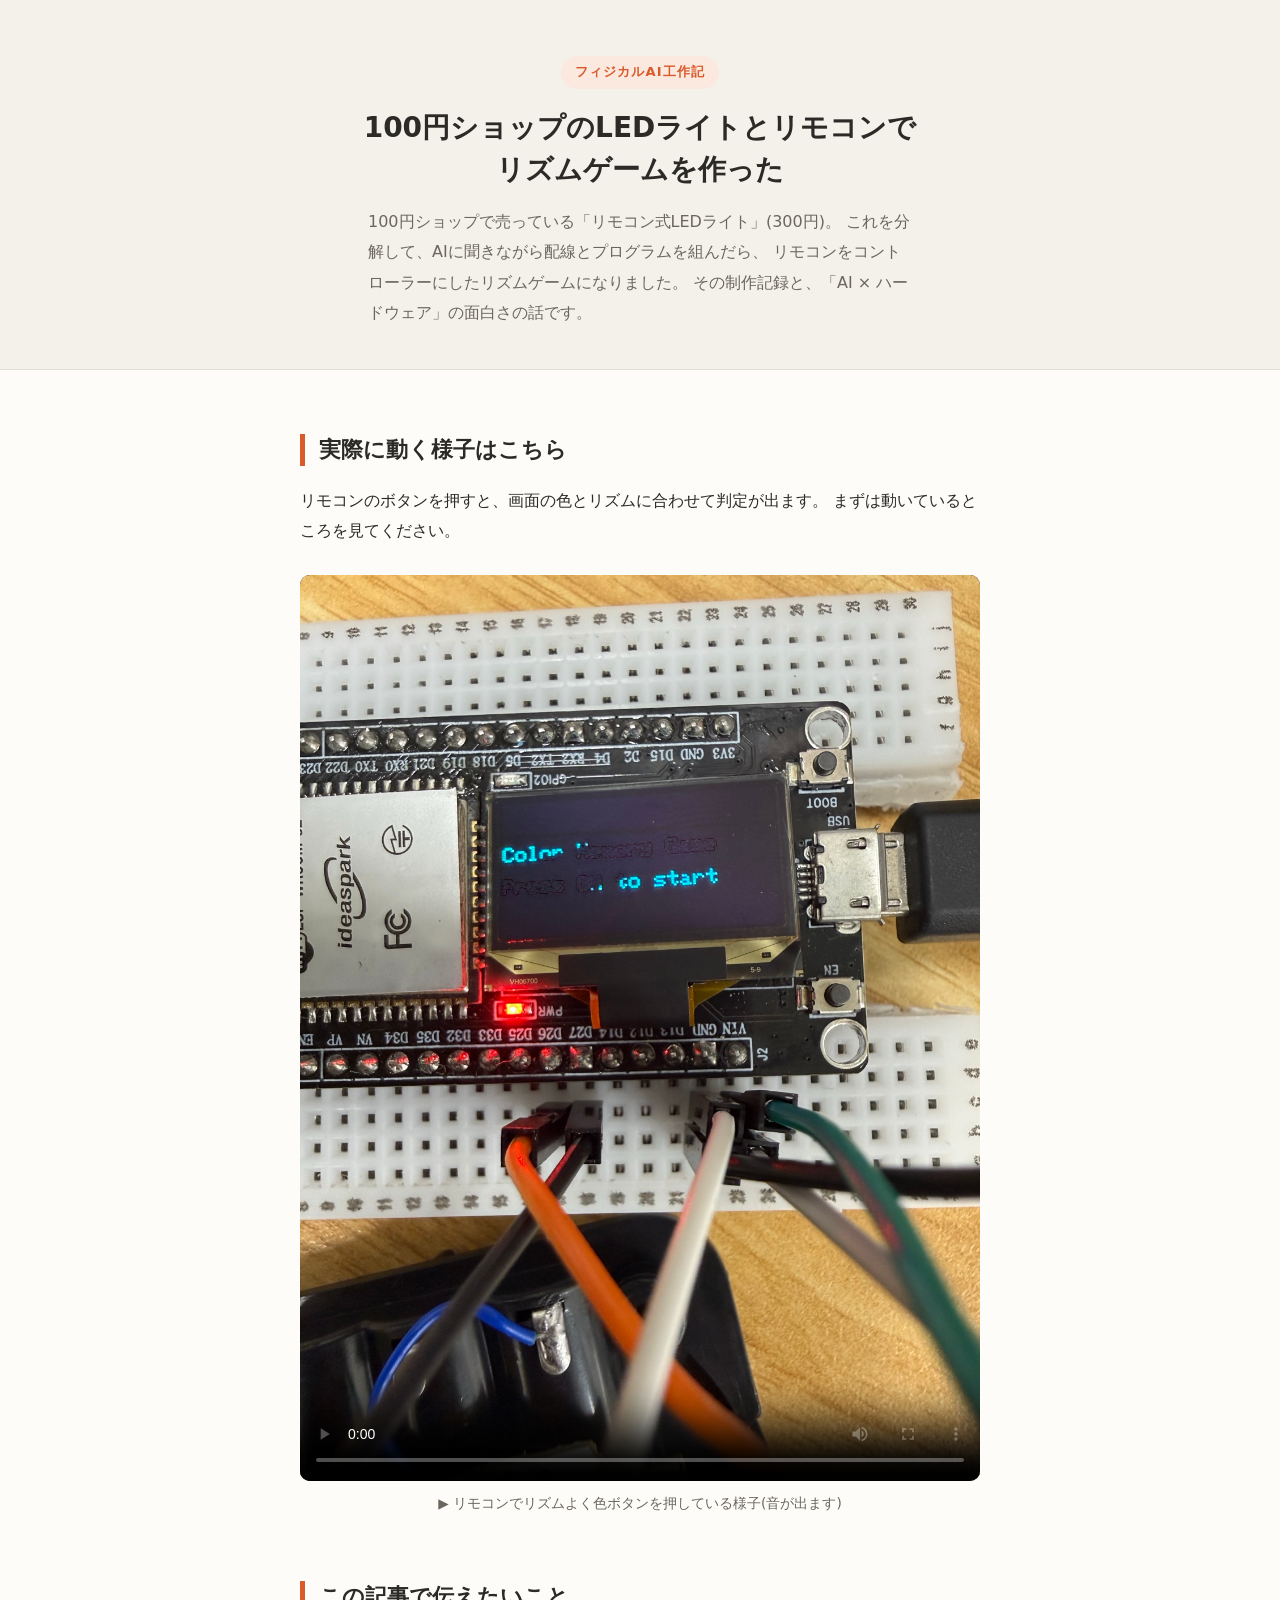
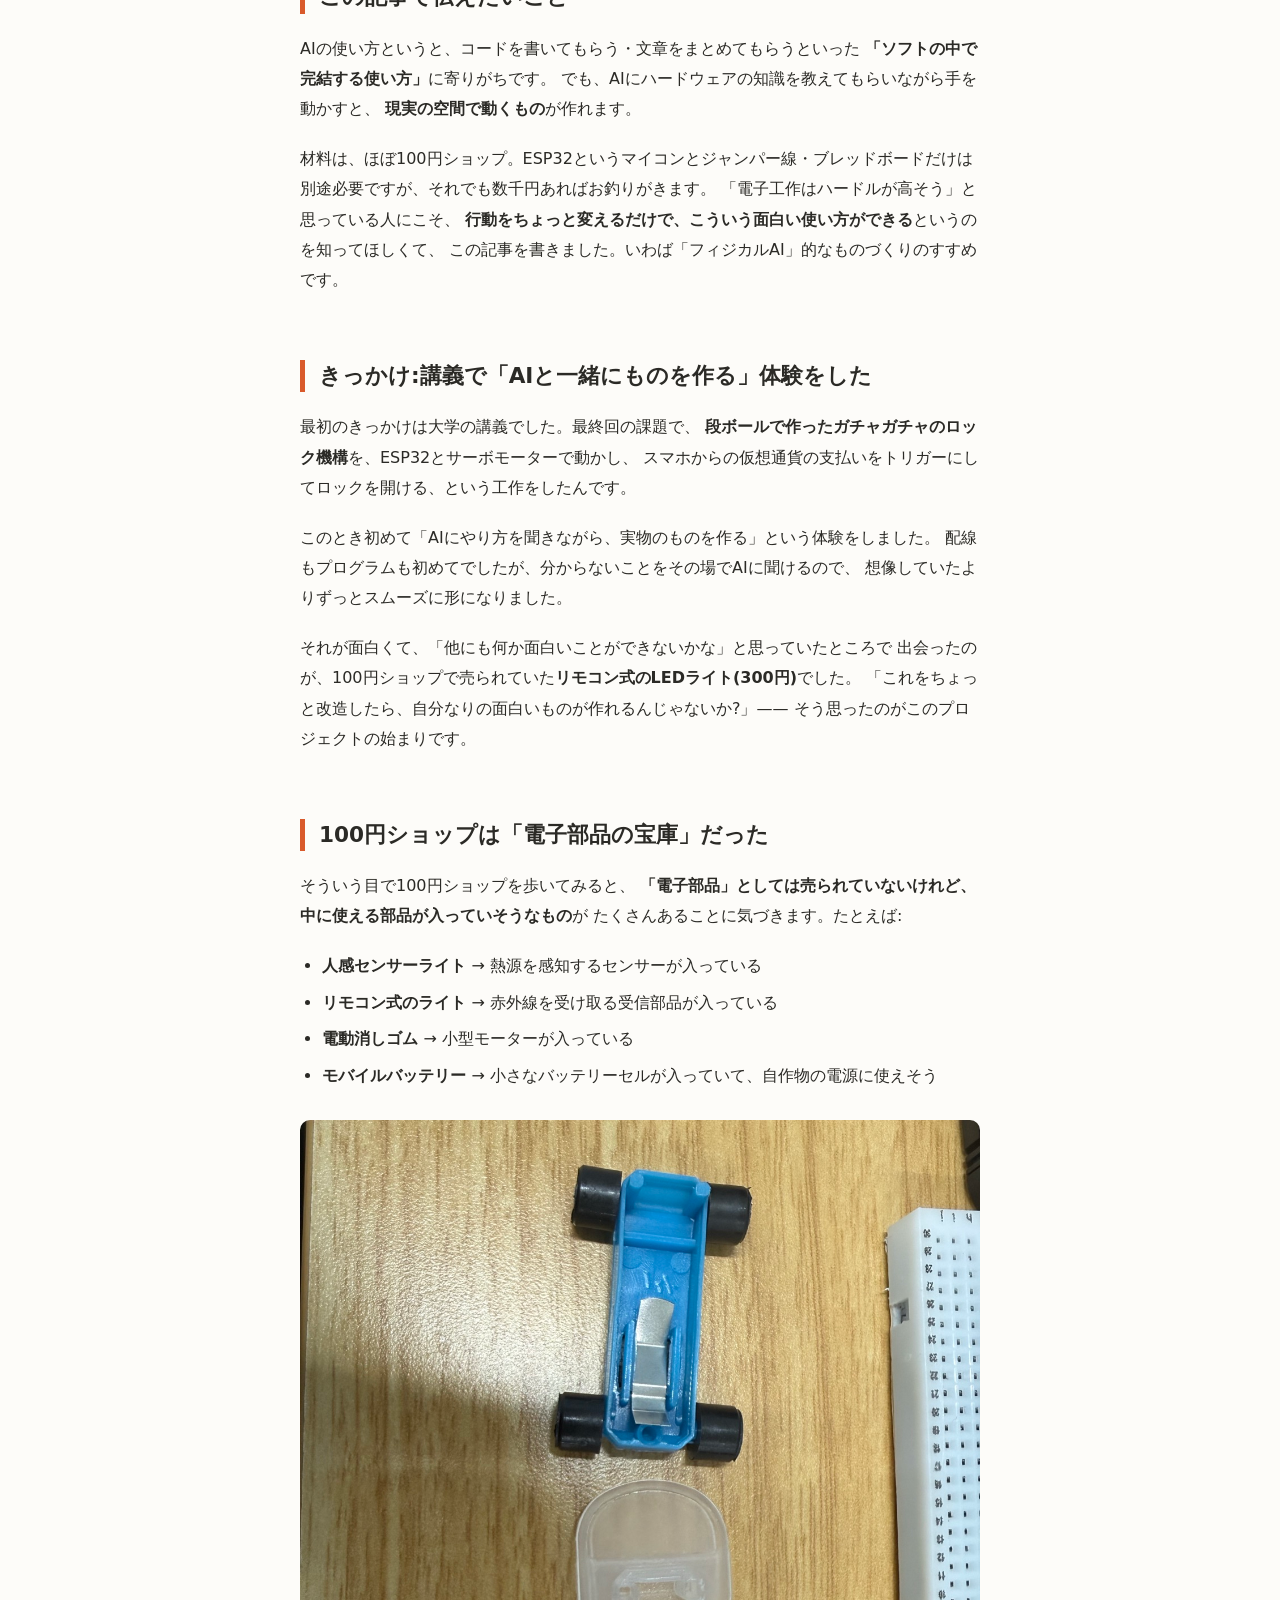
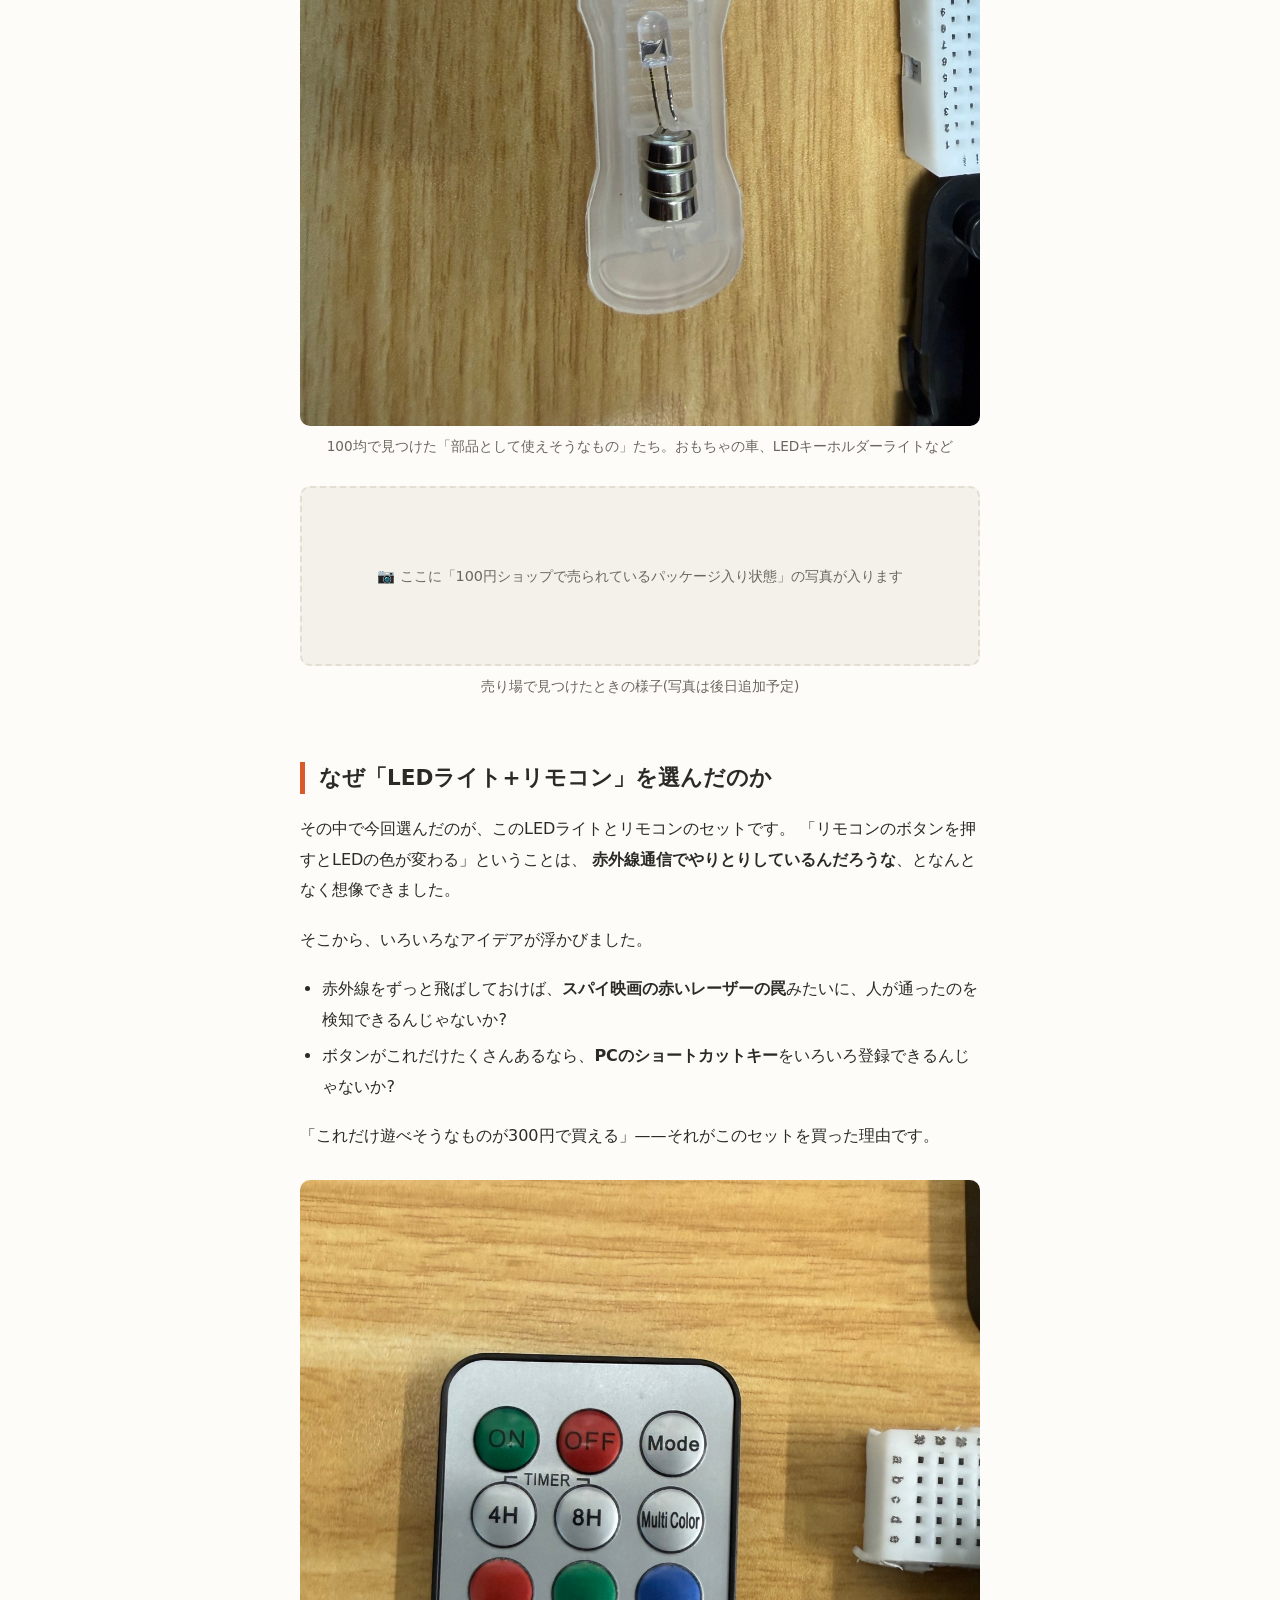
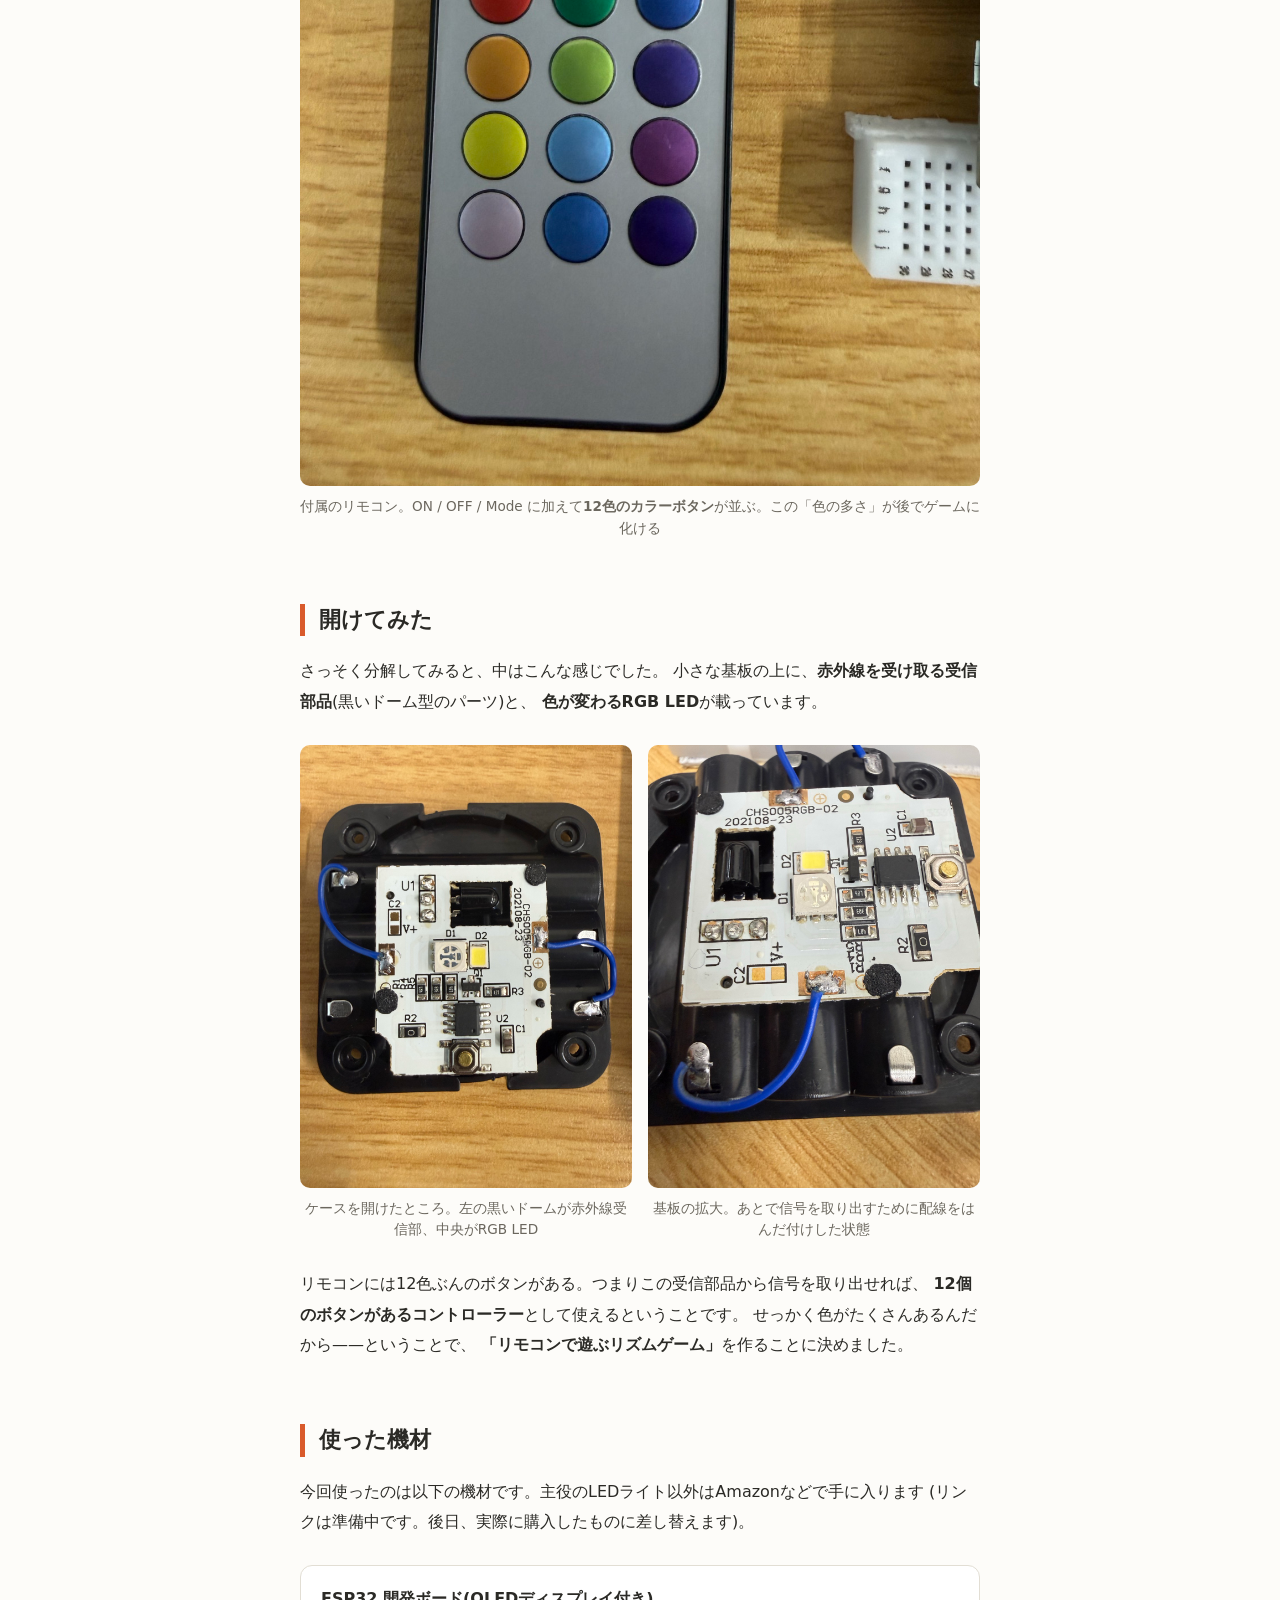
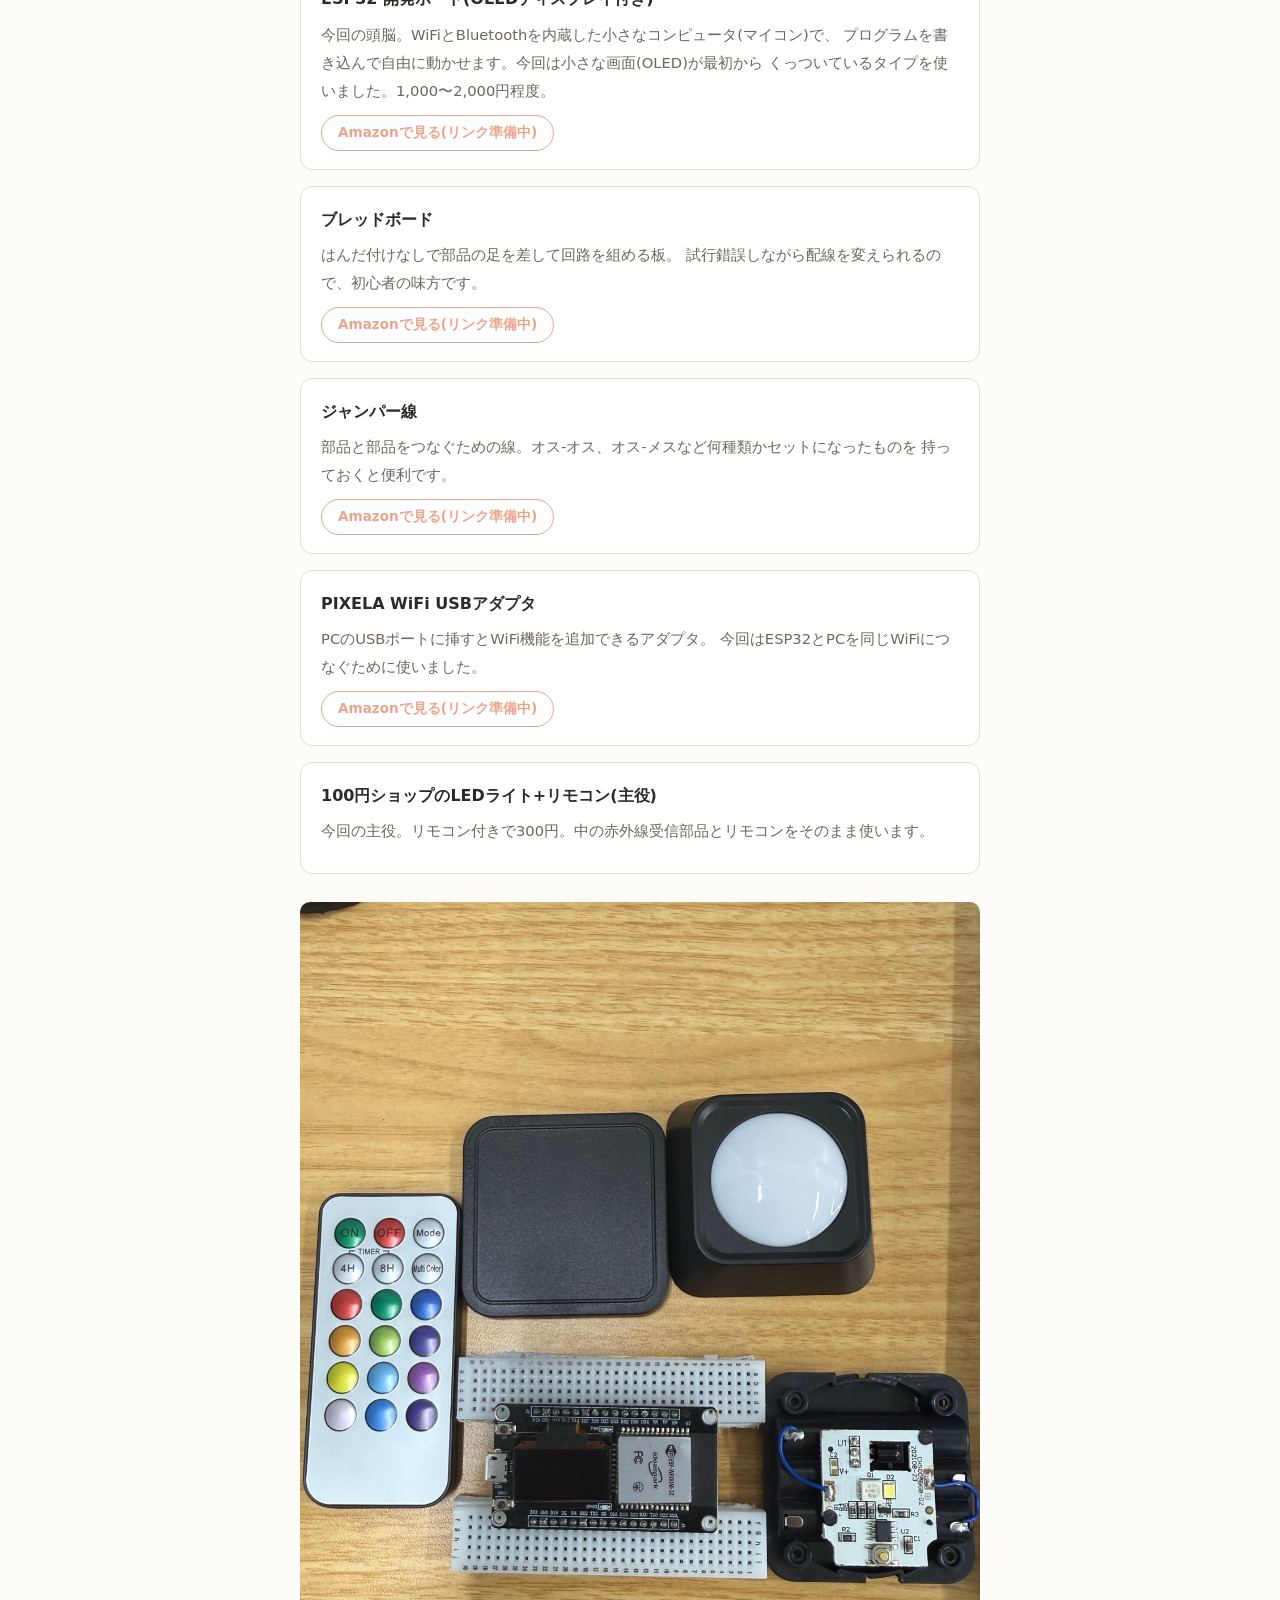
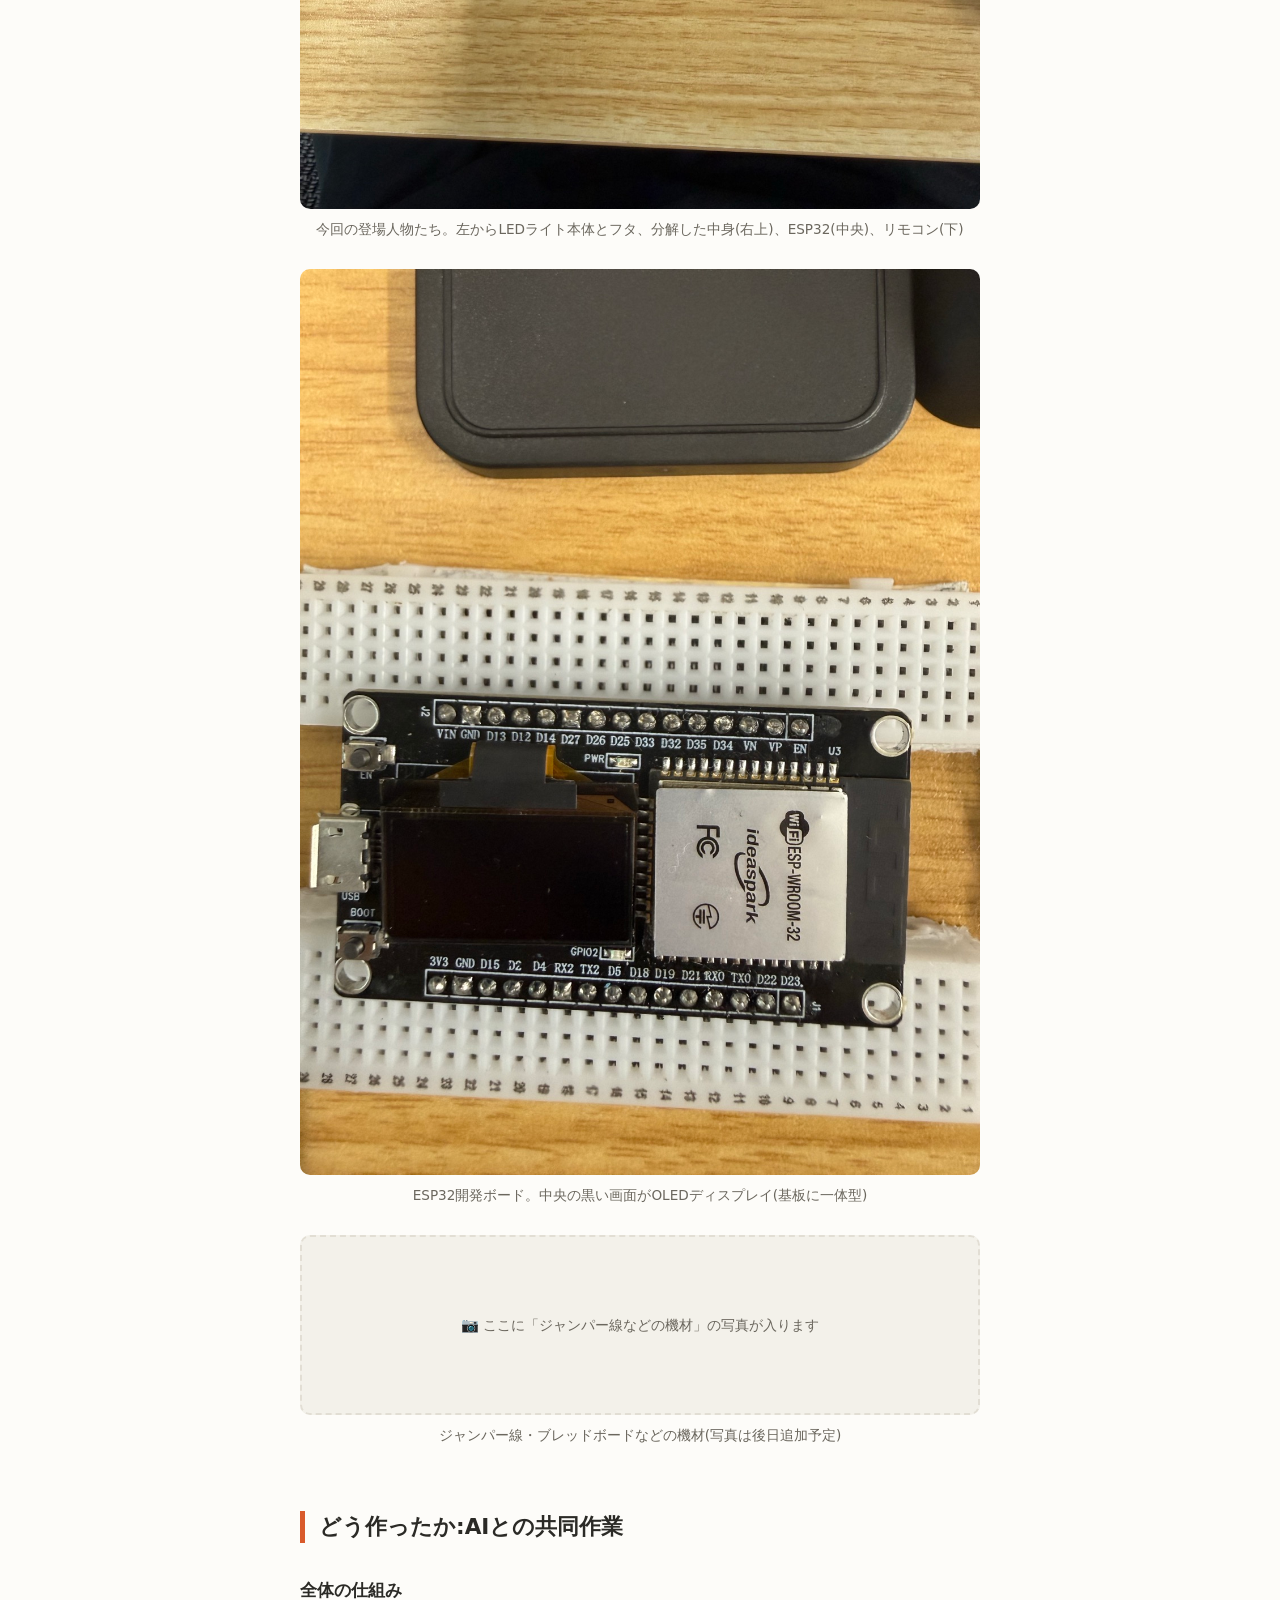
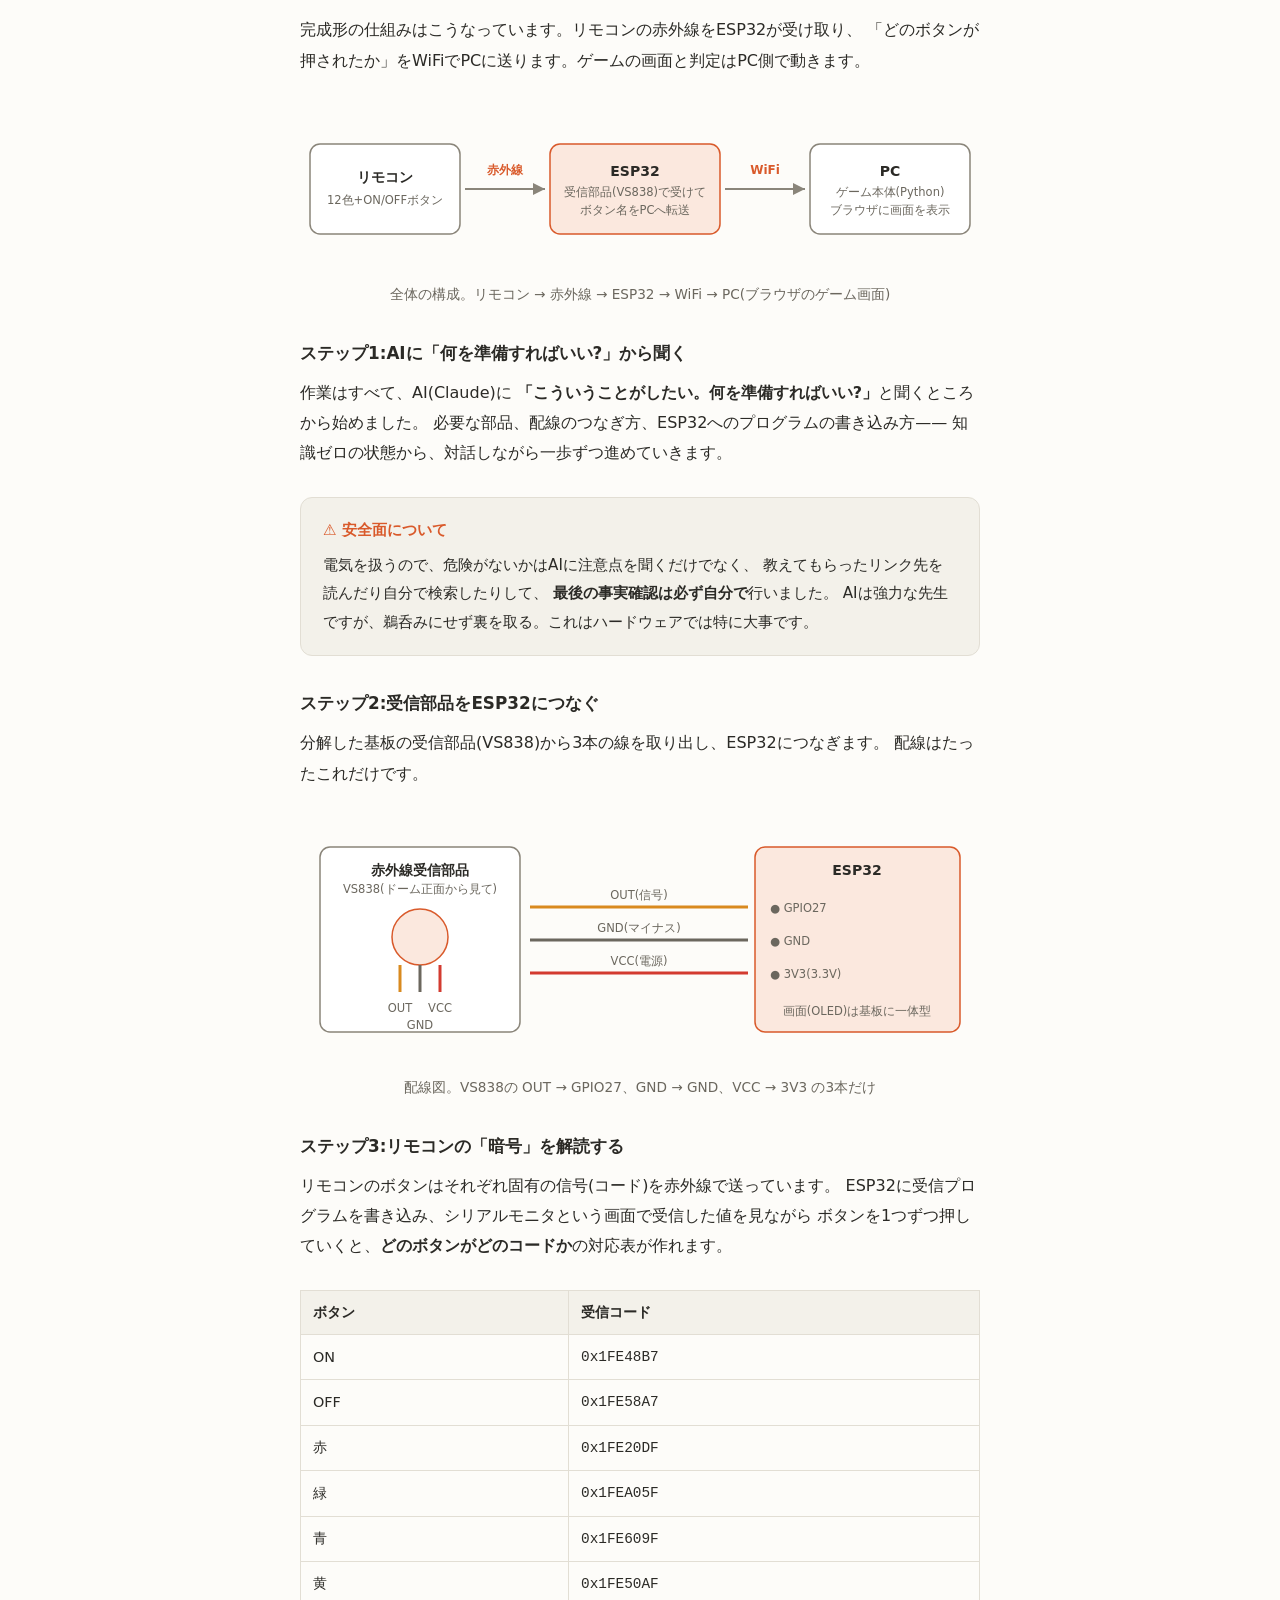
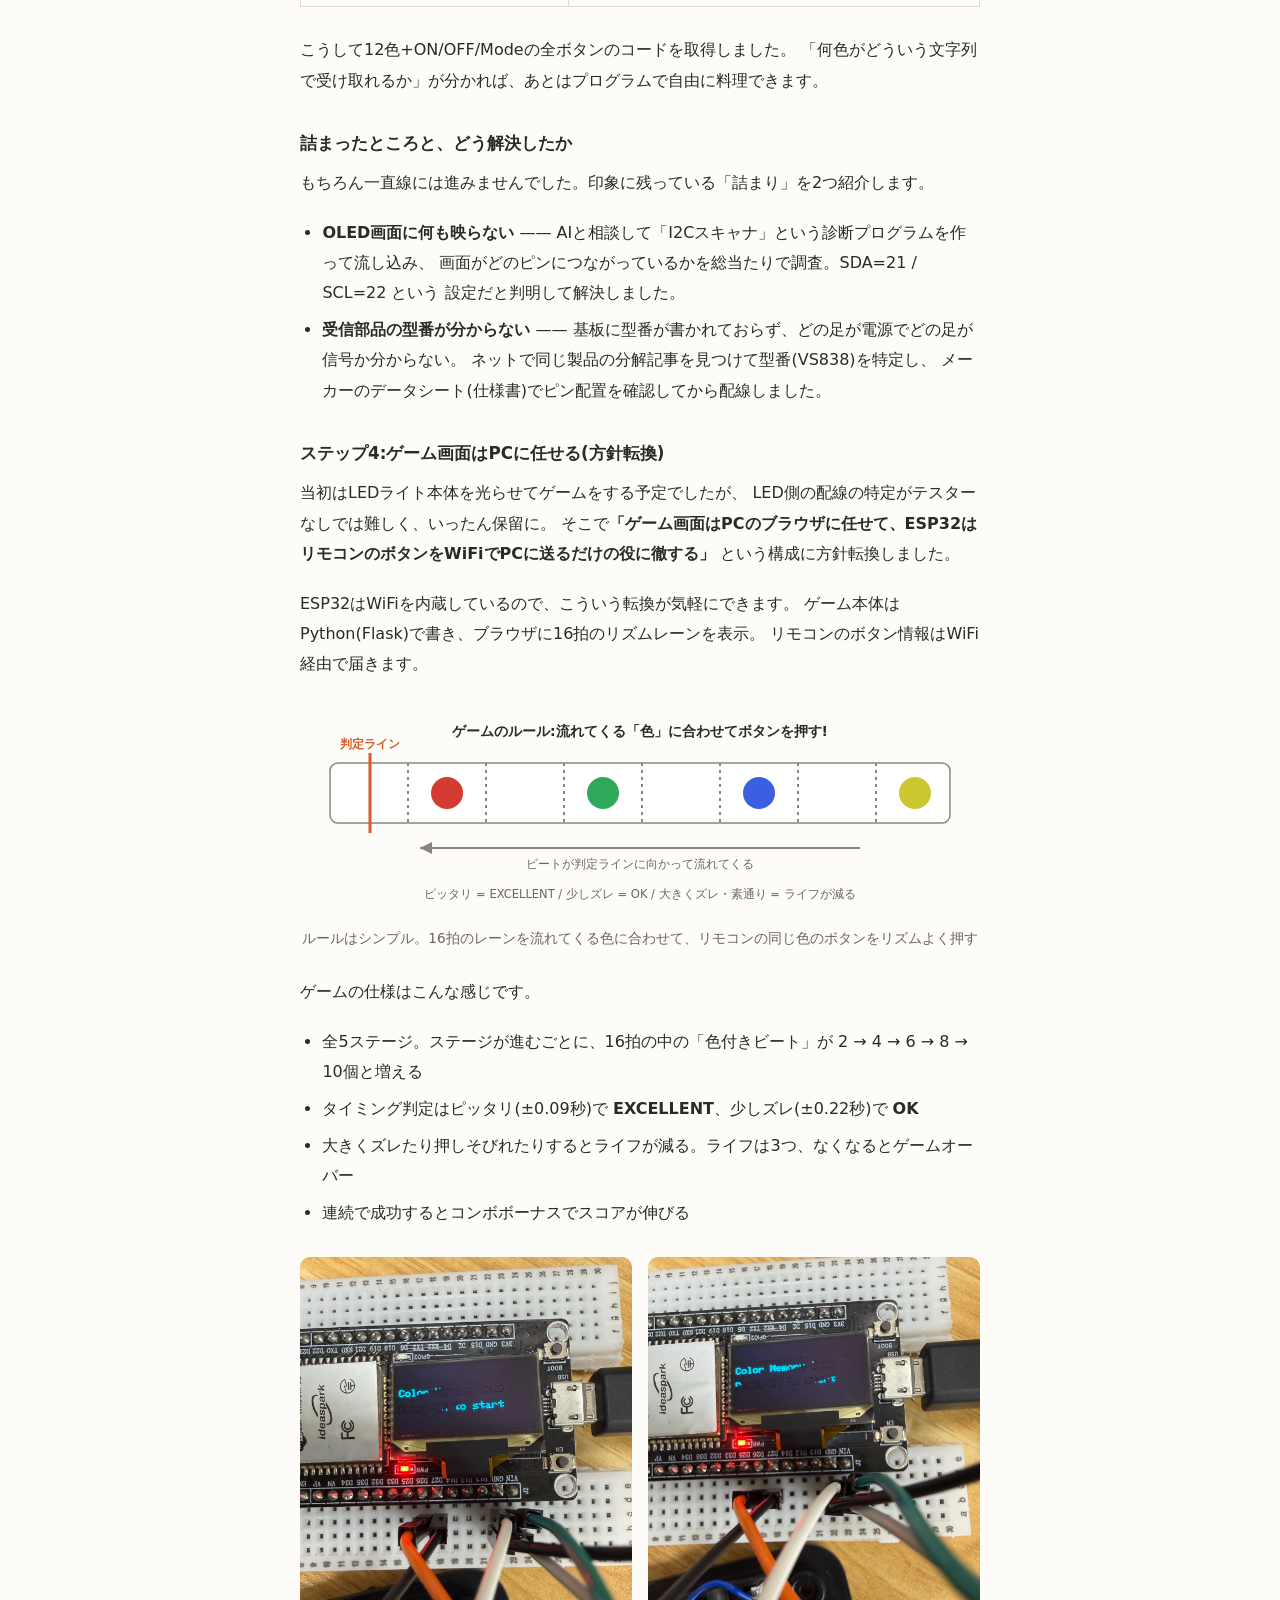
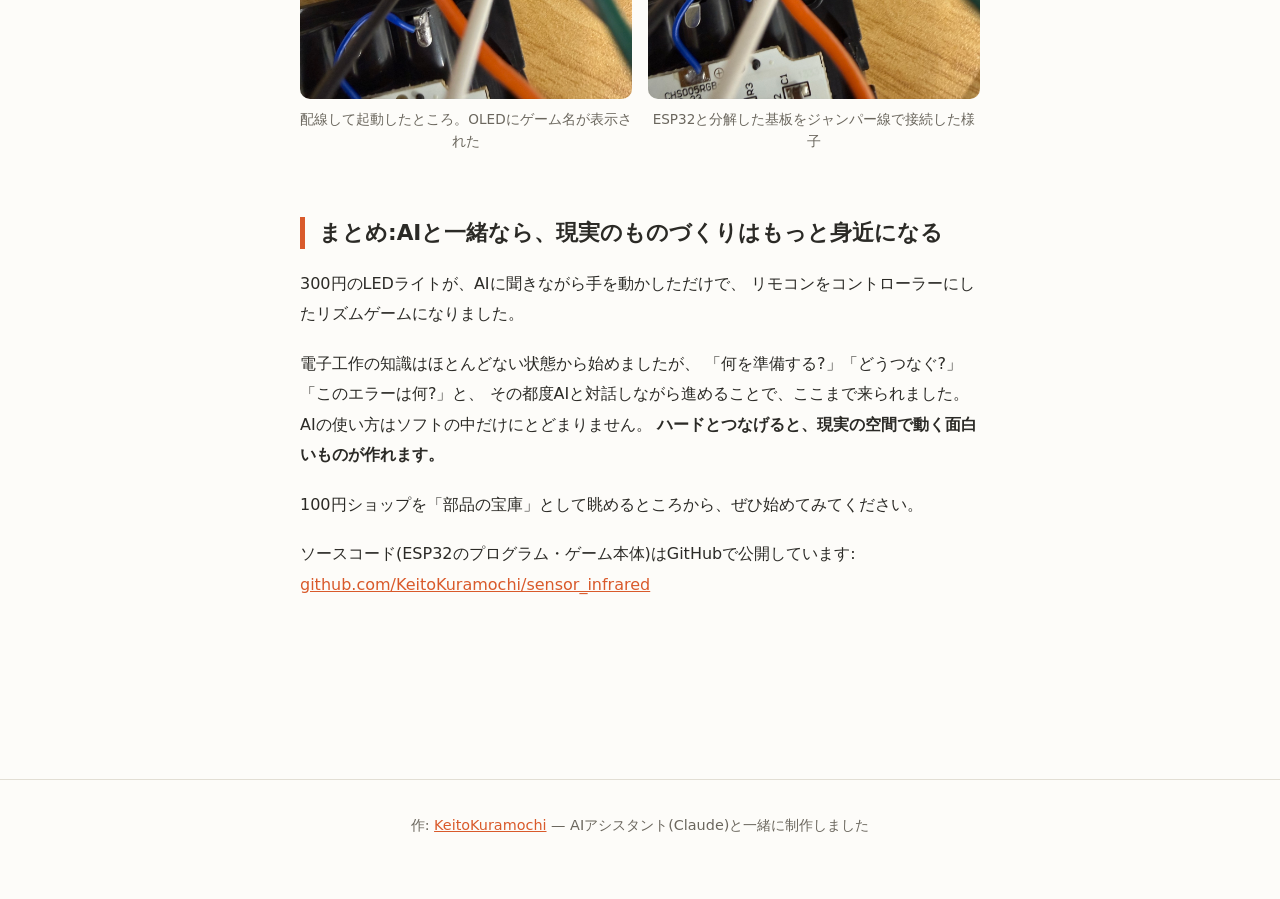
==== site/index.html @ c5c514d4 "Add public build-log site (site/) and commit firmware + pc_game sources - site/: 制作記事の公開ページ(素のHTML+C" ====
<!DOCTYPE html>
<html lang="ja">
<head>
<meta charset="UTF-8">
<meta name="viewport" content="width=device-width, initial-scale=1">
<title>100円ショップのLEDライトとリモコンでリズムゲームを作った</title>
<meta name="description" content="100円ショップで売っているリモコン式LEDライト(300円)を分解して、ESP32とAIの力を借りてリズムゲームを作った制作記録。フィジカルAI的なものづくりのすすめ。">
<link rel="icon" href="data:image/svg+xml,<svg xmlns=%22http://www.w3.org/2000/svg%22 viewBox=%220 0 100 100%22><text y=%22.9em%22 font-size=%2290%22>🎮</text></svg>">
<link rel="stylesheet" href="style.css">
</head>
<body>

<header class="hero">
  <div class="hero-inner">
    <span class="kicker">フィジカルAI工作記</span>
    <h1>100円ショップのLEDライトとリモコンで<br>リズムゲームを作った</h1>
    <p class="lead">
      100円ショップで売っている「リモコン式LEDライト」(300円)。
      これを分解して、AIに聞きながら配線とプログラムを組んだら、
      リモコンをコントローラーにしたリズムゲームになりました。
      その制作記録と、「AI × ハードウェア」の面白さの話です。
    </p>
  </div>
</header>

<main>

  <!-- ============================================================
       1. デモ動画
       動画は site/videos/demo.mp4 を置くと再生できるようになります。
       ============================================================ -->
  <section id="demo">
    <h2>実際に動く様子はこちら</h2>
    <p>
      リモコンのボタンを押すと、画面の色とリズムに合わせて判定が出ます。
      まずは動いているところを見てください。
    </p>
    <div class="video-wrap">
      <video controls preload="metadata" poster="images/wiring-1.jpg" src="videos/demo.mp4">
        お使いのブラウザは動画再生に対応していません。
      </video>
      <p class="video-note">▶ リモコンでリズムよく色ボタンを押している様子(音が出ます)</p>
    </div>
  </section>

  <!-- ============================================================
       2. この記事で伝えたいこと
       ============================================================ -->
  <section id="message">
    <h2>この記事で伝えたいこと</h2>
    <p>
      AIの使い方というと、コードを書いてもらう・文章をまとめてもらうといった
      <strong>「ソフトの中で完結する使い方」</strong>に寄りがちです。
      でも、AIにハードウェアの知識を教えてもらいながら手を動かすと、
      <strong>現実の空間で動くもの</strong>が作れます。
    </p>
    <p>
      材料は、ほぼ100円ショップ。ESP32というマイコンとジャンパー線・ブレッドボードだけは
      別途必要ですが、それでも数千円あればお釣りがきます。
      「電子工作はハードルが高そう」と思っている人にこそ、
      <strong>行動をちょっと変えるだけで、こういう面白い使い方ができる</strong>というのを知ってほしくて、
      この記事を書きました。いわば「フィジカルAI」的なものづくりのすすめです。
    </p>
  </section>

  <!-- ============================================================
       3. きっかけ
       ============================================================ -->
  <section id="origin">
    <h2>きっかけ:講義で「AIと一緒にものを作る」体験をした</h2>
    <p>
      最初のきっかけは大学の講義でした。最終回の課題で、
      <strong>段ボールで作ったガチャガチャのロック機構</strong>を、ESP32とサーボモーターで動かし、
      スマホからの仮想通貨の支払いをトリガーにしてロックを開ける、という工作をしたんです。
    </p>
    <p>
      このとき初めて「AIにやり方を聞きながら、実物のものを作る」という体験をしました。
      配線もプログラムも初めてでしたが、分からないことをその場でAIに聞けるので、
      想像していたよりずっとスムーズに形になりました。
    </p>
    <p>
      それが面白くて、「他にも何か面白いことができないかな」と思っていたところで
      出会ったのが、100円ショップで売られていた<strong>リモコン式のLEDライト(300円)</strong>でした。
      「これをちょっと改造したら、自分なりの面白いものが作れるんじゃないか?」——
      そう思ったのがこのプロジェクトの始まりです。
    </p>
  </section>

  <!-- ============================================================
       4. 100均は電子部品の宝庫
       ============================================================ -->
  <section id="treasure">
    <h2>100円ショップは「電子部品の宝庫」だった</h2>
    <p>
      そういう目で100円ショップを歩いてみると、
      <strong>「電子部品」としては売られていないけれど、中に使える部品が入っていそうなもの</strong>が
      たくさんあることに気づきます。たとえば:
    </p>
    <ul>
      <li><strong>人感センサーライト</strong> → 熱源を感知するセンサーが入っている</li>
      <li><strong>リモコン式のライト</strong> → 赤外線を受け取る受信部品が入っている</li>
      <li><strong>電動消しゴム</strong> → 小型モーターが入っている</li>
      <li><strong>モバイルバッテリー</strong> → 小さなバッテリーセルが入っていて、自作物の電源に使えそう</li>
    </ul>

    <figure class="photo">
      <img src="images/daiso-others.jpg" alt="100円ショップで見つけた、部品として使えそうなもの(おもちゃの車とLEDキーホルダーライト)" loading="lazy">
      <figcaption>100均で見つけた「部品として使えそうなもの」たち。おもちゃの車、LEDキーホルダーライトなど</figcaption>
    </figure>

    <!-- 📷 追加写真プレースホルダ: 100円ショップの売り場・パッケージ入り状態の写真
         写真を site/images/ に置いたら、下の .photo-placeholder ブロックを
         上の figure.photo と同じ形(img + figcaption)に差し替えてください。 -->
    <figure class="photo-placeholder">
      <div class="frame">📷 ここに「100円ショップで売られているパッケージ入り状態」の写真が入ります</div>
      <figcaption>売り場で見つけたときの様子(写真は後日追加予定)</figcaption>
    </figure>
  </section>

  <!-- ============================================================
       5. なぜLEDライト+リモコンを選んだか
       ============================================================ -->
  <section id="why">
    <h2>なぜ「LEDライト+リモコン」を選んだのか</h2>
    <p>
      その中で今回選んだのが、このLEDライトとリモコンのセットです。
      「リモコンのボタンを押すとLEDの色が変わる」ということは、
      <strong>赤外線通信でやりとりしているんだろうな</strong>、となんとなく想像できました。
    </p>
    <p>そこから、いろいろなアイデアが浮かびました。</p>
    <ul>
      <li>赤外線をずっと飛ばしておけば、<strong>スパイ映画の赤いレーザーの罠</strong>みたいに、人が通ったのを検知できるんじゃないか?</li>
      <li>ボタンがこれだけたくさんあるなら、<strong>PCのショートカットキー</strong>をいろいろ登録できるんじゃないか?</li>
    </ul>
    <p>
      「これだけ遊べそうなものが300円で買える」——それがこのセットを買った理由です。
    </p>

    <figure class="photo">
      <img src="images/remote.jpg" alt="付属のリモコン。ON/OFF/Modeボタンと12色のカラーボタンが並んでいる" loading="lazy">
      <figcaption>付属のリモコン。ON / OFF / Mode に加えて<strong>12色のカラーボタン</strong>が並ぶ。この「色の多さ」が後でゲームに化ける</figcaption>
    </figure>
  </section>

  <!-- ============================================================
       6. 開けてみた
       ============================================================ -->
  <section id="teardown">
    <h2>開けてみた</h2>
    <p>
      さっそく分解してみると、中はこんな感じでした。
      小さな基板の上に、<strong>赤外線を受け取る受信部品</strong>(黒いドーム型のパーツ)と、
      <strong>色が変わるRGB LED</strong>が載っています。
    </p>

    <div class="photo-row">
      <figure class="photo">
        <img src="images/led-pcb.jpg" alt="LEDライトを分解した中身。CHS005RGB-02と書かれた基板に赤外線受信部とRGB LEDが載っている" loading="lazy">
        <figcaption>ケースを開けたところ。左の黒いドームが赤外線受信部、中央がRGB LED</figcaption>
      </figure>
      <figure class="photo">
        <img src="images/led-pcb-soldered.jpg" alt="基板の拡大。電池ボックスへの配線をはんだ付けしてある" loading="lazy">
        <figcaption>基板の拡大。あとで信号を取り出すために配線をはんだ付けした状態</figcaption>
      </figure>
    </div>

    <p>
      リモコンには12色ぶんのボタンがある。つまりこの受信部品から信号を取り出せれば、
      <strong>12個のボタンがあるコントローラー</strong>として使えるということです。
      せっかく色がたくさんあるんだから——ということで、
      <strong>「リモコンで遊ぶリズムゲーム」</strong>を作ることに決めました。
    </p>
  </section>

  <!-- ============================================================
       7. 使った機材
       ============================================================ -->
  <section id="gear">
    <h2>使った機材</h2>
    <p>
      今回使ったのは以下の機材です。主役のLEDライト以外はAmazonなどで手に入ります
      (リンクは準備中です。後日、実際に購入したものに差し替えます)。
    </p>

    <div class="gear-list">
      <div class="gear-card">
        <h3>ESP32 開発ボード(OLEDディスプレイ付き)</h3>
        <p>
          今回の頭脳。WiFiとBluetoothを内蔵した小さなコンピュータ(マイコン)で、
          プログラムを書き込んで自由に動かせます。今回は小さな画面(OLED)が最初から
          くっついているタイプを使いました。1,000〜2,000円程度。
        </p>
        <a class="buy-link pending" href="#">Amazonで見る(リンク準備中)</a>
      </div>

      <div class="gear-card">
        <h3>ブレッドボード</h3>
        <p>
          はんだ付けなしで部品の足を差して回路を組める板。
          試行錯誤しながら配線を変えられるので、初心者の味方です。
        </p>
        <a class="buy-link pending" href="#">Amazonで見る(リンク準備中)</a>
      </div>

      <div class="gear-card">
        <h3>ジャンパー線</h3>
        <p>
          部品と部品をつなぐための線。オス-オス、オス-メスなど何種類かセットになったものを
          持っておくと便利です。
        </p>
        <a class="buy-link pending" href="#">Amazonで見る(リンク準備中)</a>
      </div>

      <div class="gear-card">
        <h3>PIXELA WiFi USBアダプタ</h3>
        <p>
          PCのUSBポートに挿すとWiFi機能を追加できるアダプタ。
          今回はESP32とPCを同じWiFiにつなぐために使いました。
        </p>
        <a class="buy-link pending" href="#">Amazonで見る(リンク準備中)</a>
      </div>

      <div class="gear-card">
        <h3>100円ショップのLEDライト+リモコン(主役)</h3>
        <p>
          今回の主役。リモコン付きで300円。中の赤外線受信部品とリモコンをそのまま使います。
        </p>
      </div>
    </div>

    <figure class="photo">
      <img src="images/parts-all.jpg" alt="今回使った部品一式。LEDライト本体、分解した中身、ESP32、リモコン" loading="lazy">
      <figcaption>今回の登場人物たち。左からLEDライト本体とフタ、分解した中身(右上)、ESP32(中央)、リモコン(下)</figcaption>
    </figure>

    <figure class="photo">
      <img src="images/esp32-oled.jpg" alt="OLEDディスプレイ付きのESP32開発ボードをブレッドボードに載せたところ" loading="lazy">
      <figcaption>ESP32開発ボード。中央の黒い画面がOLEDディスプレイ(基板に一体型)</figcaption>
    </figure>

    <!-- 📷 追加写真プレースホルダ: ジャンパー線などの機材写真 -->
    <figure class="photo-placeholder">
      <div class="frame">📷 ここに「ジャンパー線などの機材」の写真が入ります</div>
      <figcaption>ジャンパー線・ブレッドボードなどの機材(写真は後日追加予定)</figcaption>
    </figure>
  </section>

  <!-- ============================================================
       8. 作り方の流れ
       ============================================================ -->
  <section id="howto">
    <h2>どう作ったか:AIとの共同作業</h2>

    <h3>全体の仕組み</h3>
    <p>
      完成形の仕組みはこうなっています。リモコンの赤外線をESP32が受け取り、
      「どのボタンが押されたか」をWiFiでPCに送ります。ゲームの画面と判定はPC側で動きます。
    </p>

    <figure class="diagram">
      <svg viewBox="0 0 680 170" role="img" aria-label="システム構成図: リモコンから赤外線でESP32へ、ESP32からWiFiでPCへ信号が流れる">
        <!-- リモコン -->
        <rect class="dg-box" x="10" y="40" width="150" height="90" rx="10"/>
        <text class="dg-text" x="85" y="78" text-anchor="middle">リモコン</text>
        <text class="dg-text-small" x="85" y="100" text-anchor="middle">12色+ON/OFFボタン</text>
        <!-- 矢印1 -->
        <line class="dg-arrow" x1="165" y1="85" x2="245" y2="85"/>
        <polygon class="dg-arrowhead" points="245,85 233,79 233,91"/>
        <text class="dg-text-accent" x="205" y="70" text-anchor="middle">赤外線</text>
        <!-- ESP32 -->
        <rect class="dg-box-accent" x="250" y="40" width="170" height="90" rx="10"/>
        <text class="dg-text" x="335" y="72" text-anchor="middle">ESP32</text>
        <text class="dg-text-small" x="335" y="92" text-anchor="middle">受信部品(VS838)で受けて</text>
        <text class="dg-text-small" x="335" y="110" text-anchor="middle">ボタン名をPCへ転送</text>
        <!-- 矢印2 -->
        <line class="dg-arrow" x1="425" y1="85" x2="505" y2="85"/>
        <polygon class="dg-arrowhead" points="505,85 493,79 493,91"/>
        <text class="dg-text-accent" x="465" y="70" text-anchor="middle">WiFi</text>
        <!-- PC -->
        <rect class="dg-box" x="510" y="40" width="160" height="90" rx="10"/>
        <text class="dg-text" x="590" y="72" text-anchor="middle">PC</text>
        <text class="dg-text-small" x="590" y="92" text-anchor="middle">ゲーム本体(Python)</text>
        <text class="dg-text-small" x="590" y="110" text-anchor="middle">ブラウザに画面を表示</text>
      </svg>
      <figcaption>全体の構成。リモコン → 赤外線 → ESP32 → WiFi → PC(ブラウザのゲーム画面)</figcaption>
    </figure>

    <h3>ステップ1:AIに「何を準備すればいい?」から聞く</h3>
    <p>
      作業はすべて、AI(Claude)に
      <strong>「こういうことがしたい。何を準備すればいい?」</strong>と聞くところから始めました。
      必要な部品、配線のつなぎ方、ESP32へのプログラムの書き込み方——
      知識ゼロの状態から、対話しながら一歩ずつ進めていきます。
    </p>

    <div class="note-box">
      <div class="note-title">⚠️ 安全面について</div>
      電気を扱うので、危険がないかはAIに注意点を聞くだけでなく、
      教えてもらったリンク先を読んだり自分で検索したりして、
      <strong>最後の事実確認は必ず自分で</strong>行いました。
      AIは強力な先生ですが、鵜呑みにせず裏を取る。これはハードウェアでは特に大事です。
    </div>

    <h3>ステップ2:受信部品をESP32につなぐ</h3>
    <p>
      分解した基板の受信部品(VS838)から3本の線を取り出し、ESP32につなぎます。
      配線はたったこれだけです。
    </p>

    <figure class="diagram">
      <svg viewBox="0 0 680 250" role="img" aria-label="配線図: VS838のOUTをESP32のGPIO27へ、GNDをGNDへ、VCCを3V3へ接続">
        <!-- VS838 -->
        <rect class="dg-box" x="20" y="30" width="200" height="185" rx="10"/>
        <text class="dg-text" x="120" y="58" text-anchor="middle">赤外線受信部品</text>
        <text class="dg-text-small" x="120" y="76" text-anchor="middle">VS838(ドーム正面から見て)</text>
        <!-- dome -->
        <circle class="dg-box-accent" cx="120" cy="120" r="28"/>
        <!-- legs -->
        <line class="dg-wire-out" x1="100" y1="148" x2="100" y2="175"/>
        <line class="dg-wire-gnd" x1="120" y1="148" x2="120" y2="175"/>
        <line class="dg-wire-vcc" x1="140" y1="148" x2="140" y2="175"/>
        <text class="dg-text-small" x="100" y="195" text-anchor="middle">OUT</text>
        <text class="dg-text-small" x="120" y="212" text-anchor="middle">GND</text>
        <text class="dg-text-small" x="140" y="195" text-anchor="middle">VCC</text>
        <!-- wires to ESP32 -->
        <path class="dg-wire-out" d="M 230 90 C 320 90, 360 90, 448 90"/>
        <path class="dg-wire-gnd" d="M 230 123 C 320 123, 360 123, 448 123"/>
        <path class="dg-wire-vcc" d="M 230 156 C 320 156, 360 156, 448 156"/>
        <text class="dg-text-small" x="339" y="82" text-anchor="middle">OUT(信号)</text>
        <text class="dg-text-small" x="339" y="115" text-anchor="middle">GND(マイナス)</text>
        <text class="dg-text-small" x="339" y="148" text-anchor="middle">VCC(電源)</text>
        <!-- ESP32 -->
        <rect class="dg-box-accent" x="455" y="30" width="205" height="185" rx="10"/>
        <text class="dg-text" x="557" y="58" text-anchor="middle">ESP32</text>
        <text class="dg-text-small" x="470" y="95" text-anchor="start">● GPIO27</text>
        <text class="dg-text-small" x="470" y="128" text-anchor="start">● GND</text>
        <text class="dg-text-small" x="470" y="161" text-anchor="start">● 3V3(3.3V)</text>
        <text class="dg-text-small" x="557" y="198" text-anchor="middle">画面(OLED)は基板に一体型</text>
      </svg>
      <figcaption>配線図。VS838の OUT → GPIO27、GND → GND、VCC → 3V3 の3本だけ</figcaption>
    </figure>

    <h3>ステップ3:リモコンの「暗号」を解読する</h3>
    <p>
      リモコンのボタンはそれぞれ固有の信号(コード)を赤外線で送っています。
      ESP32に受信プログラムを書き込み、シリアルモニタという画面で受信した値を見ながら
      ボタンを1つずつ押していくと、<strong>どのボタンがどのコードか</strong>の対応表が作れます。
    </p>

    <div class="table-wrap">
      <table>
        <thead>
          <tr><th>ボタン</th><th>受信コード</th></tr>
        </thead>
        <tbody>
          <tr><td>ON</td><td><code>0x1FE48B7</code></td></tr>
          <tr><td>OFF</td><td><code>0x1FE58A7</code></td></tr>
          <tr><td>赤</td><td><code>0x1FE20DF</code></td></tr>
          <tr><td>緑</td><td><code>0x1FEA05F</code></td></tr>
          <tr><td>青</td><td><code>0x1FE609F</code></td></tr>
          <tr><td>黄</td><td><code>0x1FE50AF</code></td></tr>
        </tbody>
      </table>
    </div>
    <p>
      こうして12色+ON/OFF/Modeの全ボタンのコードを取得しました。
      「何色がどういう文字列で受け取れるか」が分かれば、あとはプログラムで自由に料理できます。
    </p>

    <h3>詰まったところと、どう解決したか</h3>
    <p>もちろん一直線には進みませんでした。印象に残っている「詰まり」を2つ紹介します。</p>
    <ul>
      <li>
        <strong>OLED画面に何も映らない</strong> ——
        AIと相談して「I2Cスキャナ」という診断プログラムを作って流し込み、
        画面がどのピンにつながっているかを総当たりで調査。SDA=21 / SCL=22 という
        設定だと判明して解決しました。
      </li>
      <li>
        <strong>受信部品の型番が分からない</strong> ——
        基板に型番が書かれておらず、どの足が電源でどの足が信号か分からない。
        ネットで同じ製品の分解記事を見つけて型番(VS838)を特定し、
        メーカーのデータシート(仕様書)でピン配置を確認してから配線しました。
      </li>
    </ul>

    <h3>ステップ4:ゲーム画面はPCに任せる(方針転換)</h3>
    <p>
      当初はLEDライト本体を光らせてゲームをする予定でしたが、
      LED側の配線の特定がテスターなしでは難しく、いったん保留に。
      そこで<strong>「ゲーム画面はPCのブラウザに任せて、ESP32はリモコンのボタンをWiFiでPCに送るだけの役に徹する」</strong>
      という構成に方針転換しました。
    </p>
    <p>
      ESP32はWiFiを内蔵しているので、こういう転換が気軽にできます。
      ゲーム本体はPython(Flask)で書き、ブラウザに16拍のリズムレーンを表示。
      リモコンのボタン情報はWiFi経由で届きます。
    </p>

    <figure class="diagram">
      <svg viewBox="0 0 680 210" role="img" aria-label="ゲームのルール図: 16拍のレーンを色付きビートが流れ、タイミングよく同じ色のボタンを押す">
        <text class="dg-text" x="340" y="28" text-anchor="middle">ゲームのルール:流れてくる「色」に合わせてボタンを押す!</text>
        <!-- lane -->
        <rect class="dg-box" x="30" y="55" width="620" height="60" rx="8"/>
        <!-- beat ticks -->
        <line class="dg-arrow" x1="108" y1="55" x2="108" y2="115" stroke-dasharray="3 4"/>
        <line class="dg-arrow" x1="186" y1="55" x2="186" y2="115" stroke-dasharray="3 4"/>
        <line class="dg-arrow" x1="264" y1="55" x2="264" y2="115" stroke-dasharray="3 4"/>
        <line class="dg-arrow" x1="342" y1="55" x2="342" y2="115" stroke-dasharray="3 4"/>
        <line class="dg-arrow" x1="420" y1="55" x2="420" y2="115" stroke-dasharray="3 4"/>
        <line class="dg-arrow" x1="498" y1="55" x2="498" y2="115" stroke-dasharray="3 4"/>
        <line class="dg-arrow" x1="576" y1="55" x2="576" y2="115" stroke-dasharray="3 4"/>
        <!-- notes -->
        <circle cx="147" cy="85" r="16" fill="#d33b30"/>
        <circle cx="303" cy="85" r="16" fill="#2fa85a"/>
        <circle cx="459" cy="85" r="16" fill="#3a5fe0"/>
        <circle cx="615" cy="85" r="16" fill="#cbc72e"/>
        <!-- direction -->
        <line class="dg-arrow" x1="560" y1="140" x2="120" y2="140"/>
        <polygon class="dg-arrowhead" points="120,140 132,134 132,146"/>
        <text class="dg-text-small" x="340" y="160" text-anchor="middle">ビートが判定ラインに向かって流れてくる</text>
        <!-- judgment line -->
        <line x1="70" y1="45" x2="70" y2="125" stroke="var(--accent)" stroke-width="3"/>
        <text class="dg-text-accent" x="70" y="40" text-anchor="middle">判定ライン</text>
        <!-- judgment windows -->
        <text class="dg-text-small" x="340" y="190" text-anchor="middle">ピッタリ = EXCELLENT / 少しズレ = OK / 大きくズレ・素通り = ライフが減る</text>
      </svg>
      <figcaption>ルールはシンプル。16拍のレーンを流れてくる色に合わせて、リモコンの同じ色のボタンをリズムよく押す</figcaption>
    </figure>

    <p>ゲームの仕様はこんな感じです。</p>
    <ul>
      <li>全5ステージ。ステージが進むごとに、16拍の中の「色付きビート」が 2 → 4 → 6 → 8 → 10個と増える</li>
      <li>タイミング判定はピッタリ(±0.09秒)で <strong>EXCELLENT</strong>、少しズレ(±0.22秒)で <strong>OK</strong></li>
      <li>大きくズレたり押しそびれたりするとライフが減る。ライフは3つ、なくなるとゲームオーバー</li>
      <li>連続で成功するとコンボボーナスでスコアが伸びる</li>
    </ul>

    <div class="photo-row">
      <figure class="photo">
        <img src="images/wiring-1.jpg" alt="配線してOLEDにColor Memory Gameと表示されているESP32" loading="lazy">
        <figcaption>配線して起動したところ。OLEDにゲーム名が表示された</figcaption>
      </figure>
      <figure class="photo">
        <img src="images/wiring-2.jpg" alt="ESP32と分解したLEDライト基板をジャンパー線で接続した全体の様子" loading="lazy">
        <figcaption>ESP32と分解した基板をジャンパー線で接続した様子</figcaption>
      </figure>
    </div>
  </section>

  <!-- ============================================================
       9. まとめ
       ============================================================ -->
  <section id="summary">
    <h2>まとめ:AIと一緒なら、現実のものづくりはもっと身近になる</h2>
    <p>
      300円のLEDライトが、AIに聞きながら手を動かしただけで、
      リモコンをコントローラーにしたリズムゲームになりました。
    </p>
    <p>
      電子工作の知識はほとんどない状態から始めましたが、
      「何を準備する?」「どうつなぐ?」「このエラーは何?」と、
      その都度AIと対話しながら進めることで、ここまで来られました。
      AIの使い方はソフトの中だけにとどまりません。
      <strong>ハードとつなげると、現実の空間で動く面白いものが作れます。</strong>
    </p>
    <p>
      100円ショップを「部品の宝庫」として眺めるところから、ぜひ始めてみてください。
    </p>
    <p>
      ソースコード(ESP32のプログラム・ゲーム本体)はGitHubで公開しています:<br>
      <a href="https://github.com/KeitoKuramochi/sensor_infrared" target="_blank" rel="noopener">github.com/KeitoKuramochi/sensor_infrared</a>
    </p>
  </section>

</main>

<footer>
  <p>作: <a href="https://github.com/KeitoKuramochi" target="_blank" rel="noopener">KeitoKuramochi</a> — AIアシスタント(Claude)と一緒に制作しました</p>
</footer>

</body>
</html>
---- site/style.css ----
/* ============================================================
   100円ショップのLEDライトでリズムゲームを作った話 - スタイル
   シンプルな縦一列の記事レイアウト。スマホ優先・ダークモード対応。
   ============================================================ */

:root {
  --bg: #fdfcf9;
  --bg-soft: #f3f1ea;
  --text: #2b2a26;
  --text-soft: #6b675e;
  --accent: #d95a2b;
  --accent-soft: #fbe8de;
  --line: #e2ded4;
  --card: #ffffff;
  --diagram-box: #ffffff;
  --diagram-stroke: #8a857a;
  color-scheme: light dark;
}

@media (prefers-color-scheme: dark) {
  :root {
    --bg: #191817;
    --bg-soft: #211f1e;
    --text: #ece9e2;
    --text-soft: #a5a094;
    --accent: #f0793f;
    --accent-soft: #3a2a20;
    --line: #3a3733;
    --card: #232120;
    --diagram-box: #2a2826;
    --diagram-stroke: #8a857a;
  }
}

* {
  box-sizing: border-box;
}

body {
  margin: 0;
  font-family: "Hiragino Sans", "Hiragino Kaku Gothic ProN", "Noto Sans JP",
    system-ui, sans-serif;
  background: var(--bg);
  color: var(--text);
  line-height: 1.9;
  font-size: 16px;
  -webkit-font-smoothing: antialiased;
}

main {
  max-width: 720px;
  margin: 0 auto;
  padding: 0 20px 80px;
}

/* ---------- ヒーロー ---------- */

header.hero {
  background: var(--bg-soft);
  border-bottom: 1px solid var(--line);
  padding: 56px 20px 40px;
  text-align: center;
}

.hero-inner {
  max-width: 720px;
  margin: 0 auto;
}

.hero .kicker {
  display: inline-block;
  color: var(--accent);
  background: var(--accent-soft);
  font-size: 0.82rem;
  font-weight: 700;
  letter-spacing: 0.08em;
  border-radius: 999px;
  padding: 4px 14px;
  margin-bottom: 18px;
}

.hero h1 {
  font-size: 1.75rem;
  line-height: 1.5;
  margin: 0 0 16px;
  font-weight: 800;
}

.hero .lead {
  color: var(--text-soft);
  font-size: 1rem;
  margin: 0 auto;
  max-width: 34em;
  text-align: left;
}

/* ---------- 見出し・本文 ---------- */

section {
  margin-top: 64px;
}

h2 {
  font-size: 1.35rem;
  line-height: 1.5;
  border-left: 5px solid var(--accent);
  padding-left: 14px;
  margin: 0 0 20px;
}

h3 {
  font-size: 1.05rem;
  margin: 32px 0 8px;
}

p {
  margin: 0 0 1.2em;
}

a {
  color: var(--accent);
}

strong {
  font-weight: 700;
}

ul,
ol {
  padding-left: 1.4em;
  margin: 0 0 1.2em;
}

li {
  margin-bottom: 0.4em;
}

/* ---------- 写真 ---------- */

figure.photo {
  margin: 28px 0;
}

figure.photo img {
  width: 100%;
  height: auto;
  border-radius: 10px;
  display: block;
}

figure.photo figcaption,
figure.diagram figcaption,
figure.photo-placeholder figcaption {
  font-size: 0.85rem;
  color: var(--text-soft);
  margin-top: 10px;
  text-align: center;
  line-height: 1.6;
}

/* 2枚横並び(スマホでは縦積み) */
.photo-row {
  display: grid;
  grid-template-columns: 1fr 1fr;
  gap: 16px;
  margin: 28px 0;
}

.photo-row figure.photo {
  margin: 0;
}

@media (max-width: 560px) {
  .photo-row {
    grid-template-columns: 1fr;
  }
}

/* 追加予定写真のプレースホルダ枠 */
figure.photo-placeholder {
  margin: 28px 0;
}

figure.photo-placeholder .frame {
  border: 2px dashed var(--line);
  border-radius: 10px;
  background: var(--bg-soft);
  min-height: 180px;
  display: flex;
  align-items: center;
  justify-content: center;
  color: var(--text-soft);
  font-size: 0.9rem;
  padding: 24px;
  text-align: center;
  line-height: 1.7;
}

/* ---------- 図(インラインSVG) ---------- */

figure.diagram {
  margin: 28px 0;
}

figure.diagram svg {
  width: 100%;
  height: auto;
  display: block;
}

.dg-box {
  fill: var(--diagram-box);
  stroke: var(--diagram-stroke);
  stroke-width: 1.5;
}

.dg-box-accent {
  fill: var(--accent-soft);
  stroke: var(--accent);
  stroke-width: 1.5;
}

.dg-text {
  fill: var(--text);
  font-family: inherit;
  font-size: 14px;
  font-weight: 700;
}

.dg-text-small {
  fill: var(--text-soft);
  font-family: inherit;
  font-size: 11.5px;
}

.dg-text-accent {
  fill: var(--accent);
  font-family: inherit;
  font-size: 12px;
  font-weight: 700;
}

.dg-arrow {
  stroke: var(--diagram-stroke);
  stroke-width: 2;
  fill: none;
}

.dg-arrowhead {
  fill: var(--diagram-stroke);
}

.dg-wire-out { stroke: #d98a1f; stroke-width: 3; fill: none; }
.dg-wire-gnd { stroke: #6b675e; stroke-width: 3; fill: none; }
.dg-wire-vcc { stroke: #d33b30; stroke-width: 3; fill: none; }

/* ---------- 動画 ---------- */

.video-wrap {
  margin: 28px 0;
}

.video-wrap video {
  width: 100%;
  border-radius: 10px;
  display: block;
  background: #000;
}

.video-note {
  font-size: 0.85rem;
  color: var(--text-soft);
  text-align: center;
  margin-top: 10px;
}

/* ---------- 機材カード ---------- */

.gear-list {
  display: grid;
  gap: 16px;
  margin: 28px 0;
}

.gear-card {
  background: var(--card);
  border: 1px solid var(--line);
  border-radius: 12px;
  padding: 18px 20px;
}

.gear-card h3 {
  margin: 0 0 6px;
  font-size: 1rem;
}

.gear-card p {
  margin: 0 0 10px;
  font-size: 0.92rem;
  color: var(--text-soft);
}

.buy-link {
  display: inline-block;
  font-size: 0.85rem;
  font-weight: 700;
  color: var(--accent);
  border: 1.5px solid var(--accent);
  border-radius: 999px;
  padding: 4px 16px;
  text-decoration: none;
}

.buy-link.pending {
  opacity: 0.55;
  pointer-events: none;
}

/* ---------- 補足ボックス ---------- */

.note-box {
  background: var(--bg-soft);
  border: 1px solid var(--line);
  border-radius: 12px;
  padding: 18px 22px;
  margin: 28px 0;
  font-size: 0.95rem;
}

.note-box .note-title {
  font-weight: 700;
  color: var(--accent);
  margin-bottom: 6px;
}

/* ---------- テーブル(IRコード対応表など) ---------- */

.table-wrap {
  overflow-x: auto;
  margin: 28px 0;
}

table {
  border-collapse: collapse;
  width: 100%;
  font-size: 0.9rem;
}

th,
td {
  border: 1px solid var(--line);
  padding: 8px 12px;
  text-align: left;
  white-space: nowrap;
}

th {
  background: var(--bg-soft);
}

/* ---------- フッター ---------- */

footer {
  border-top: 1px solid var(--line);
  margin-top: 80px;
  padding: 32px 20px 48px;
  text-align: center;
  color: var(--text-soft);
  font-size: 0.9rem;
}
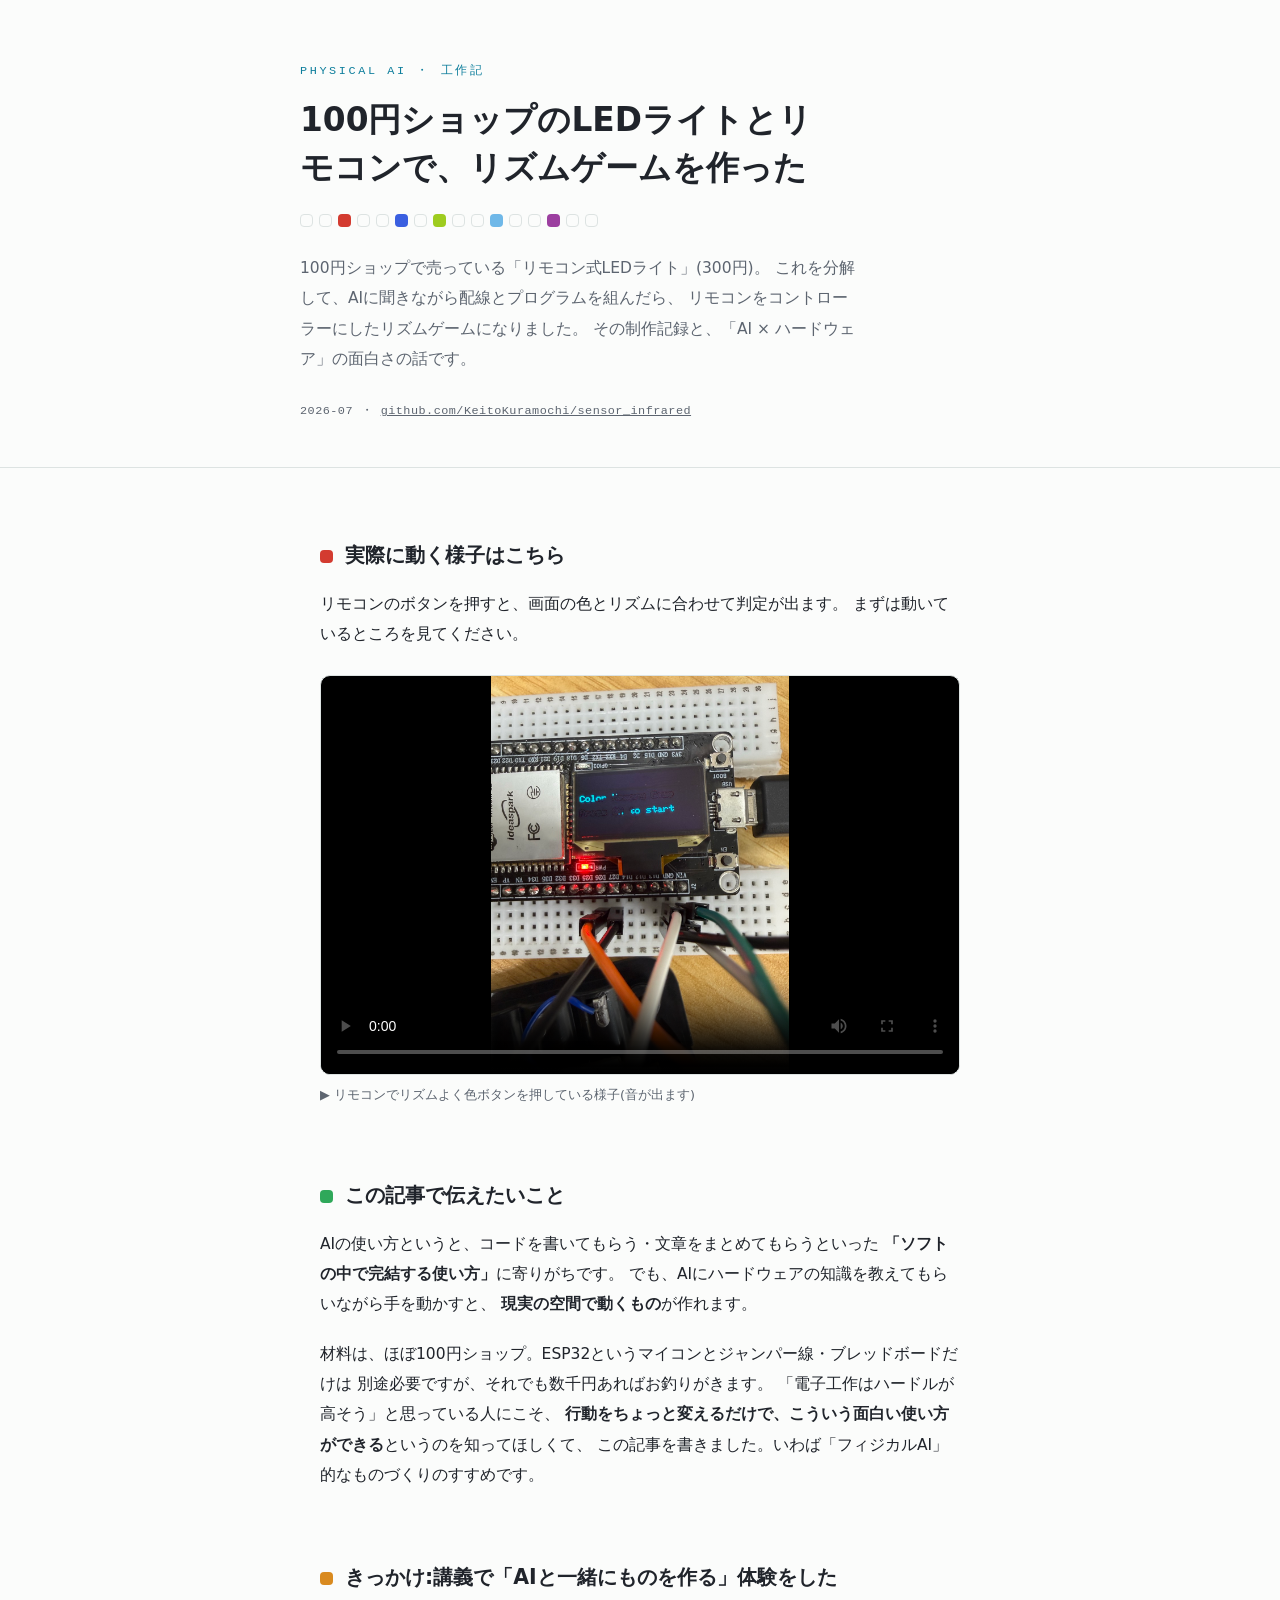
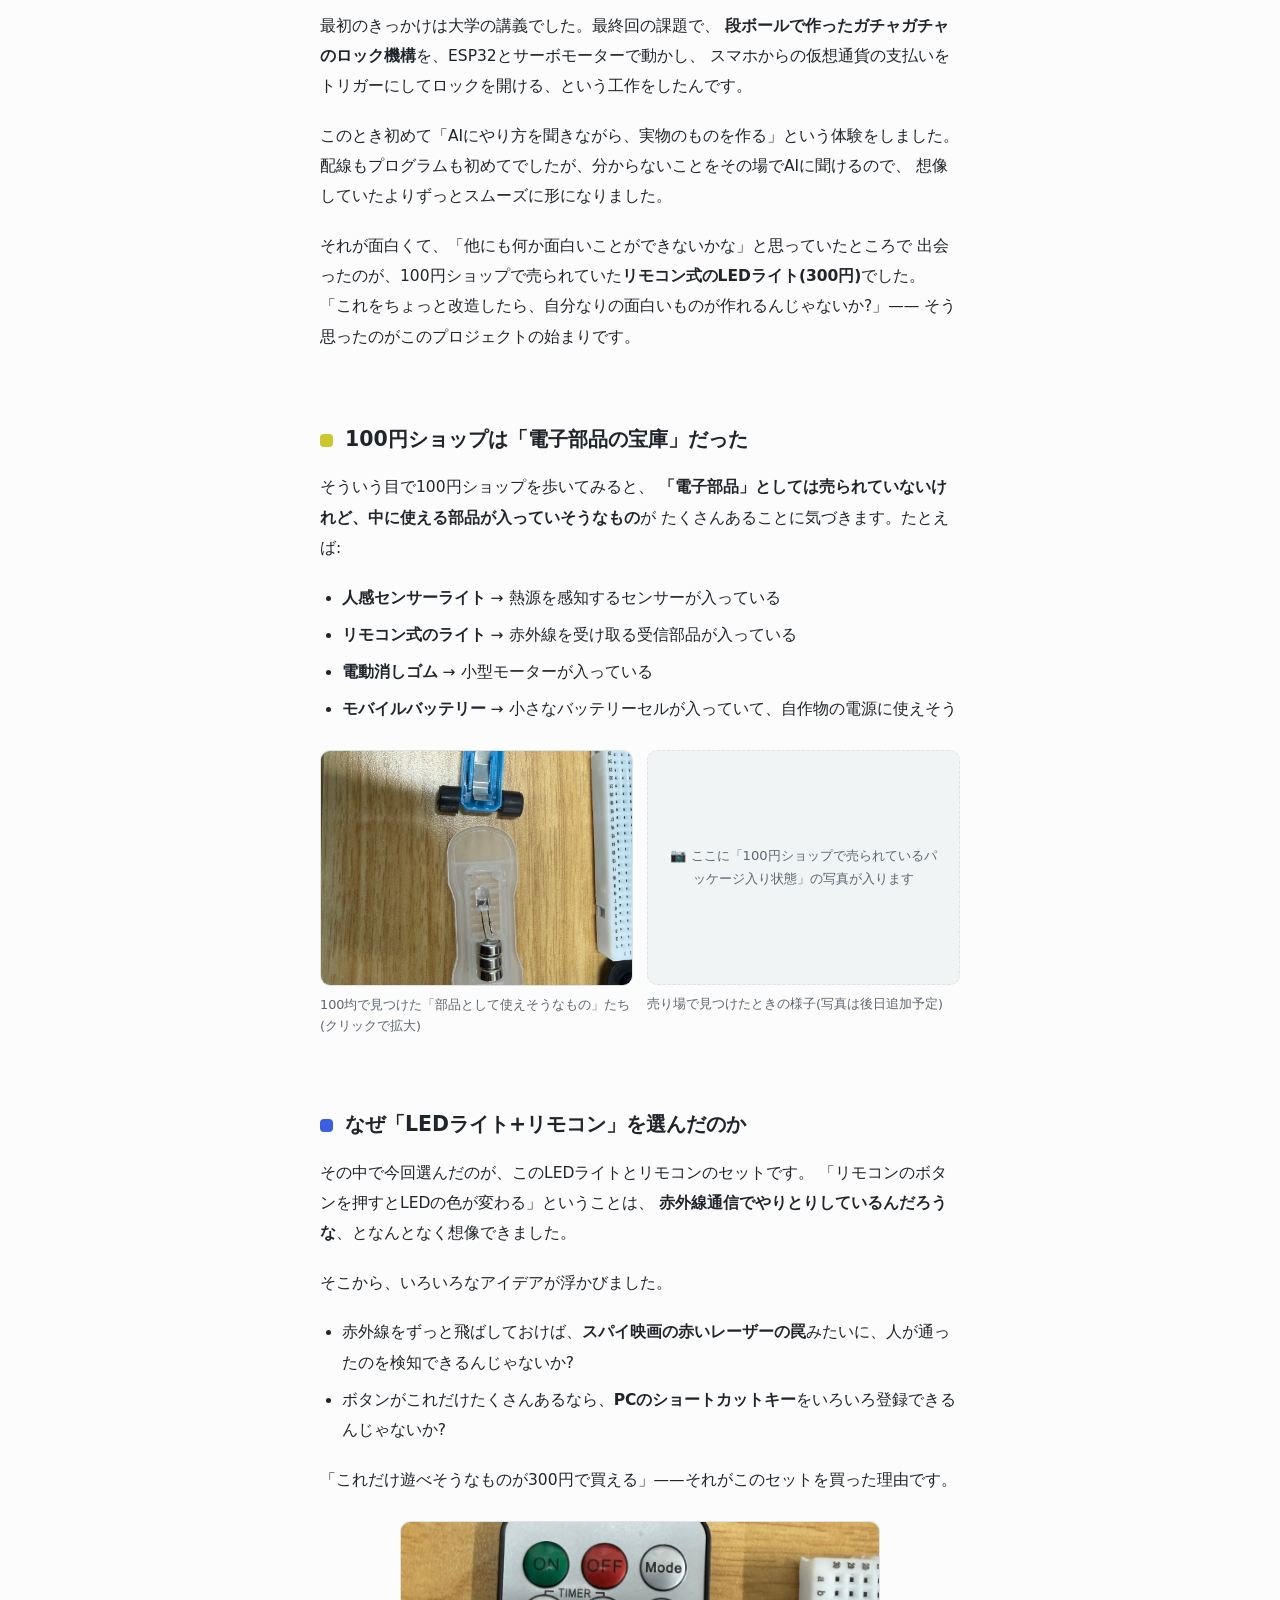
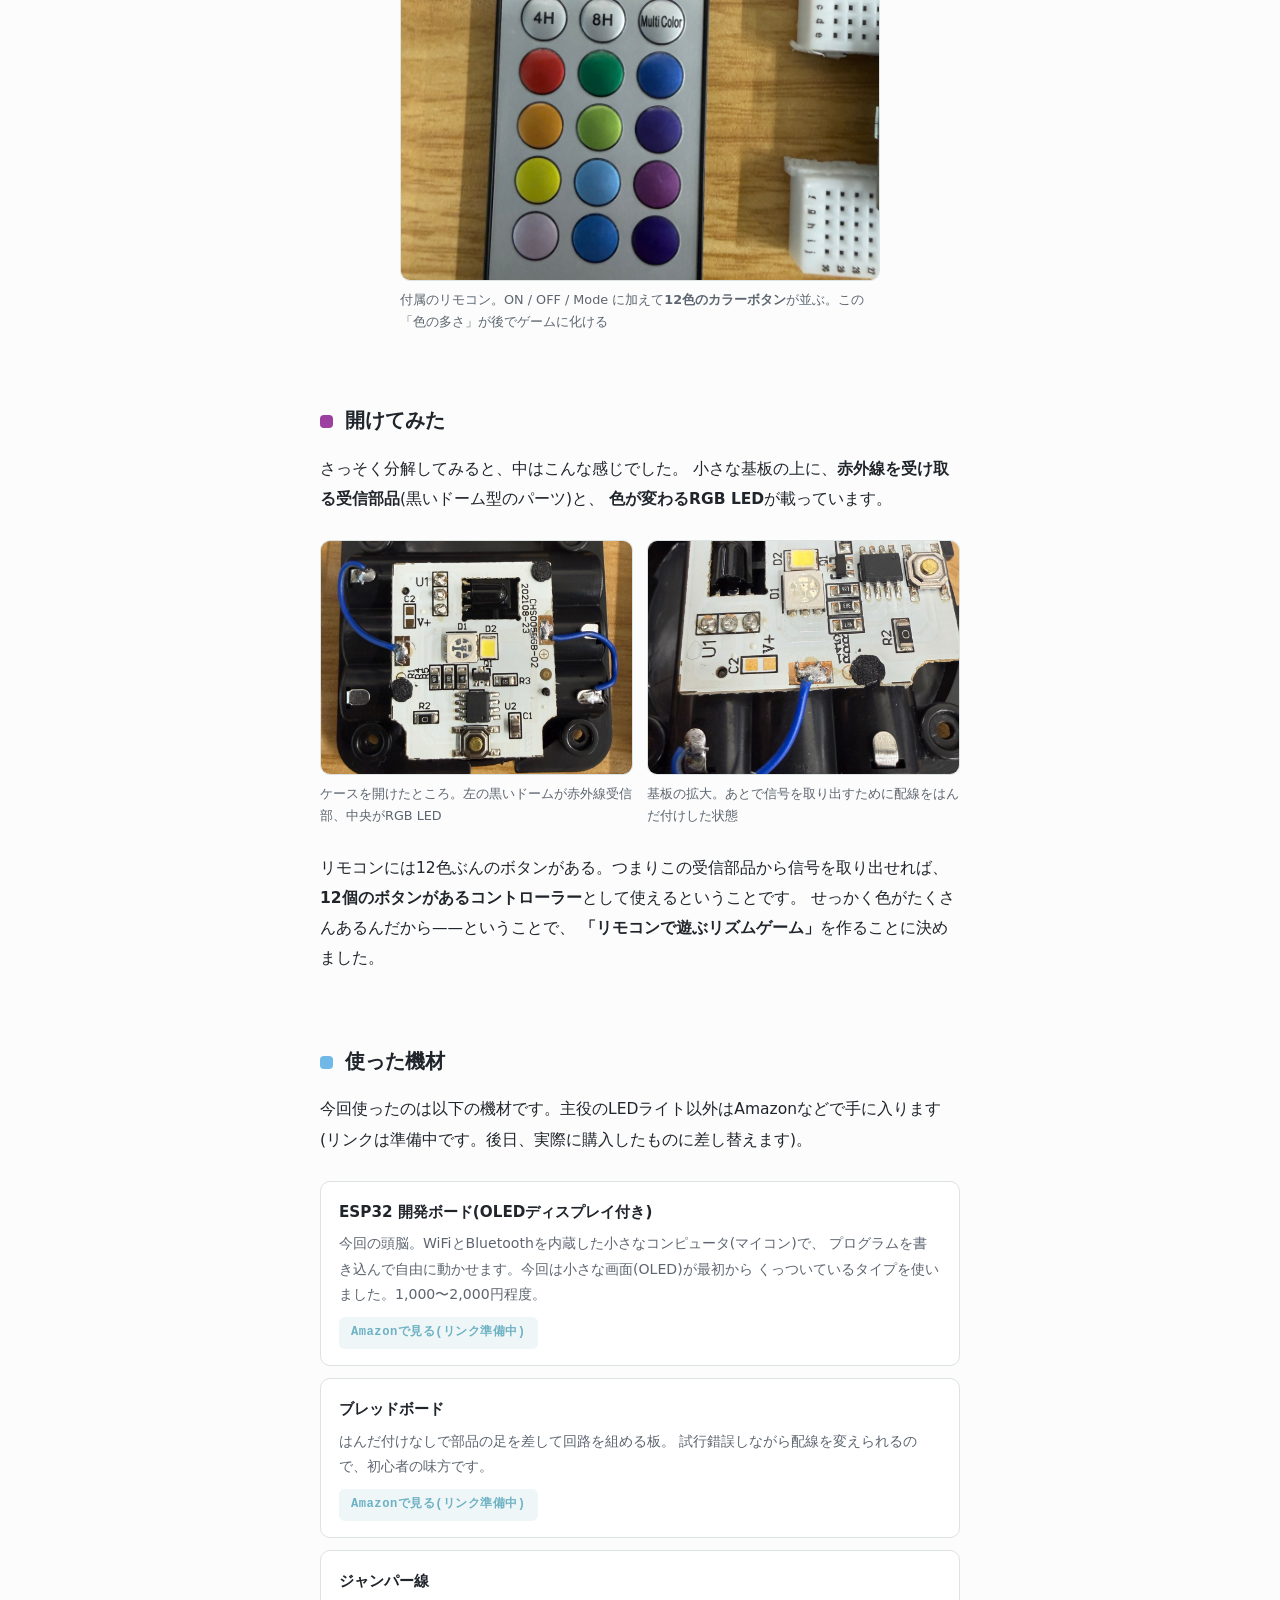
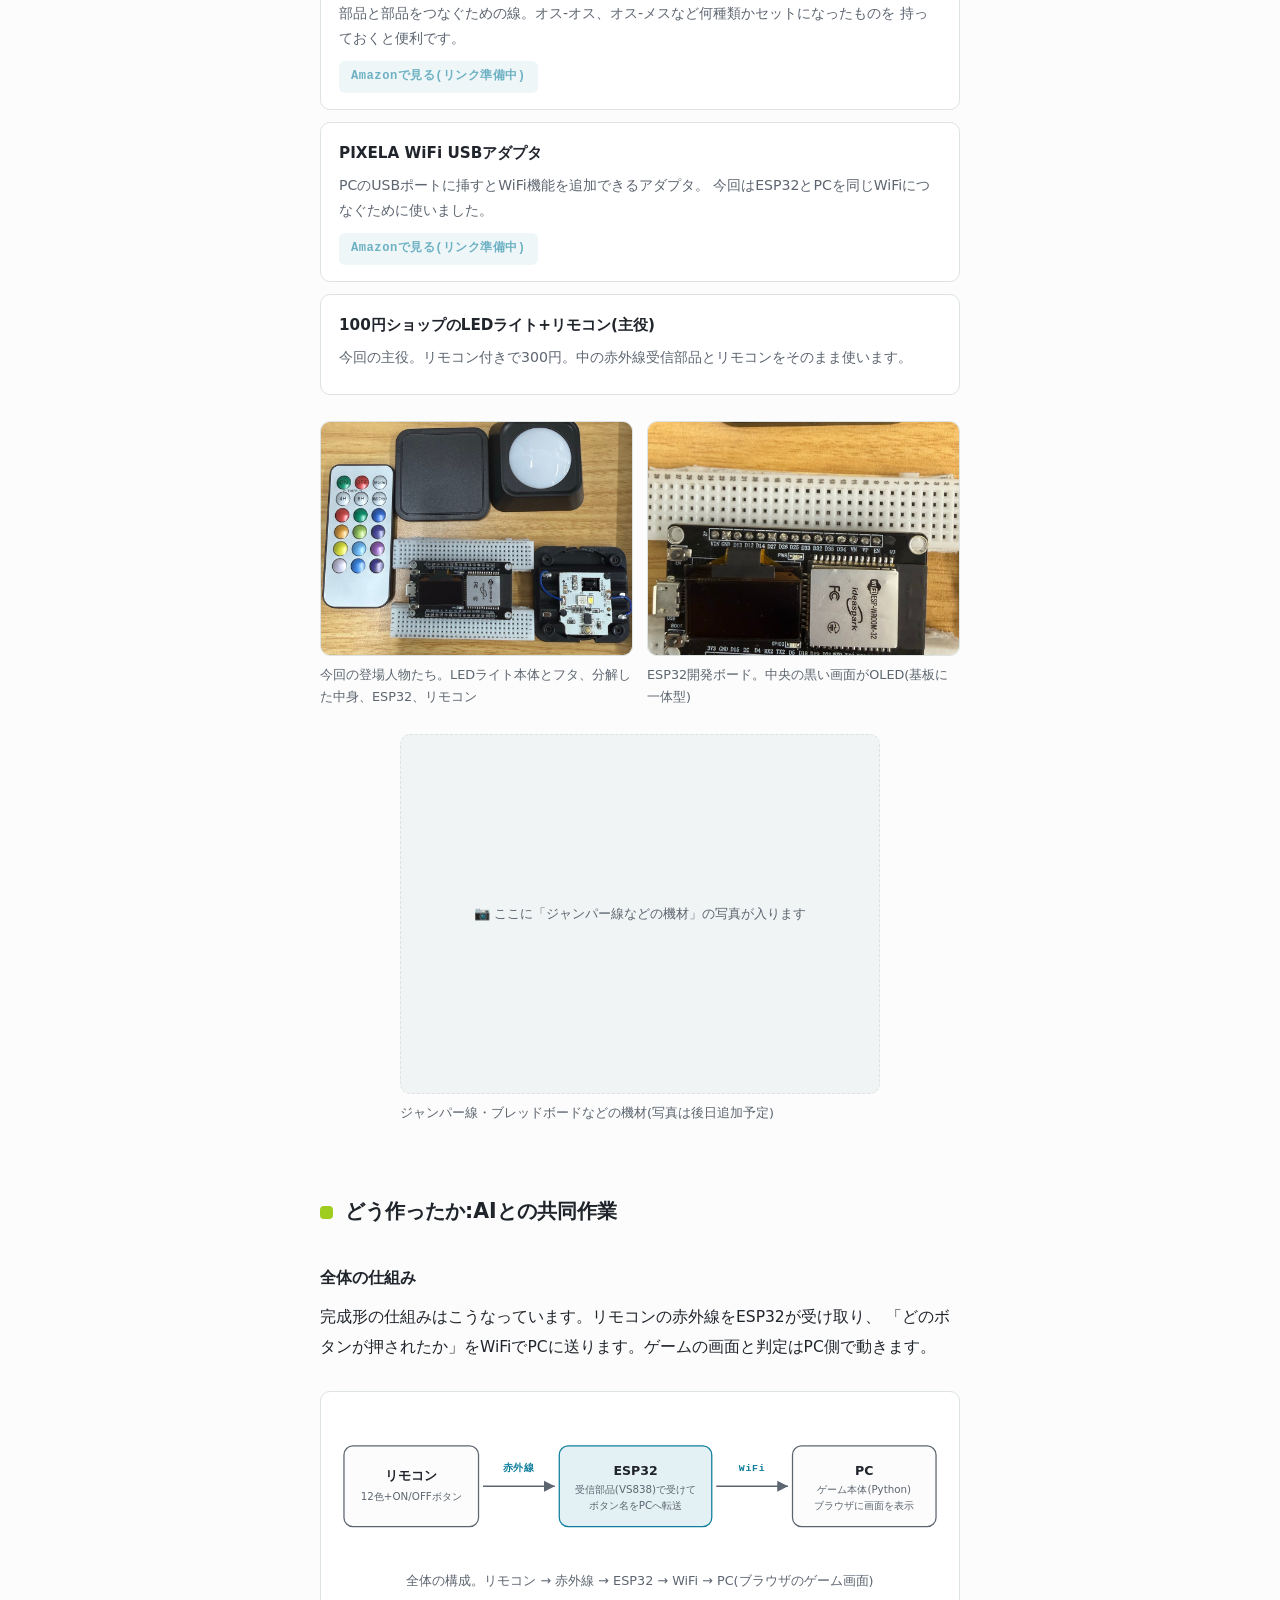
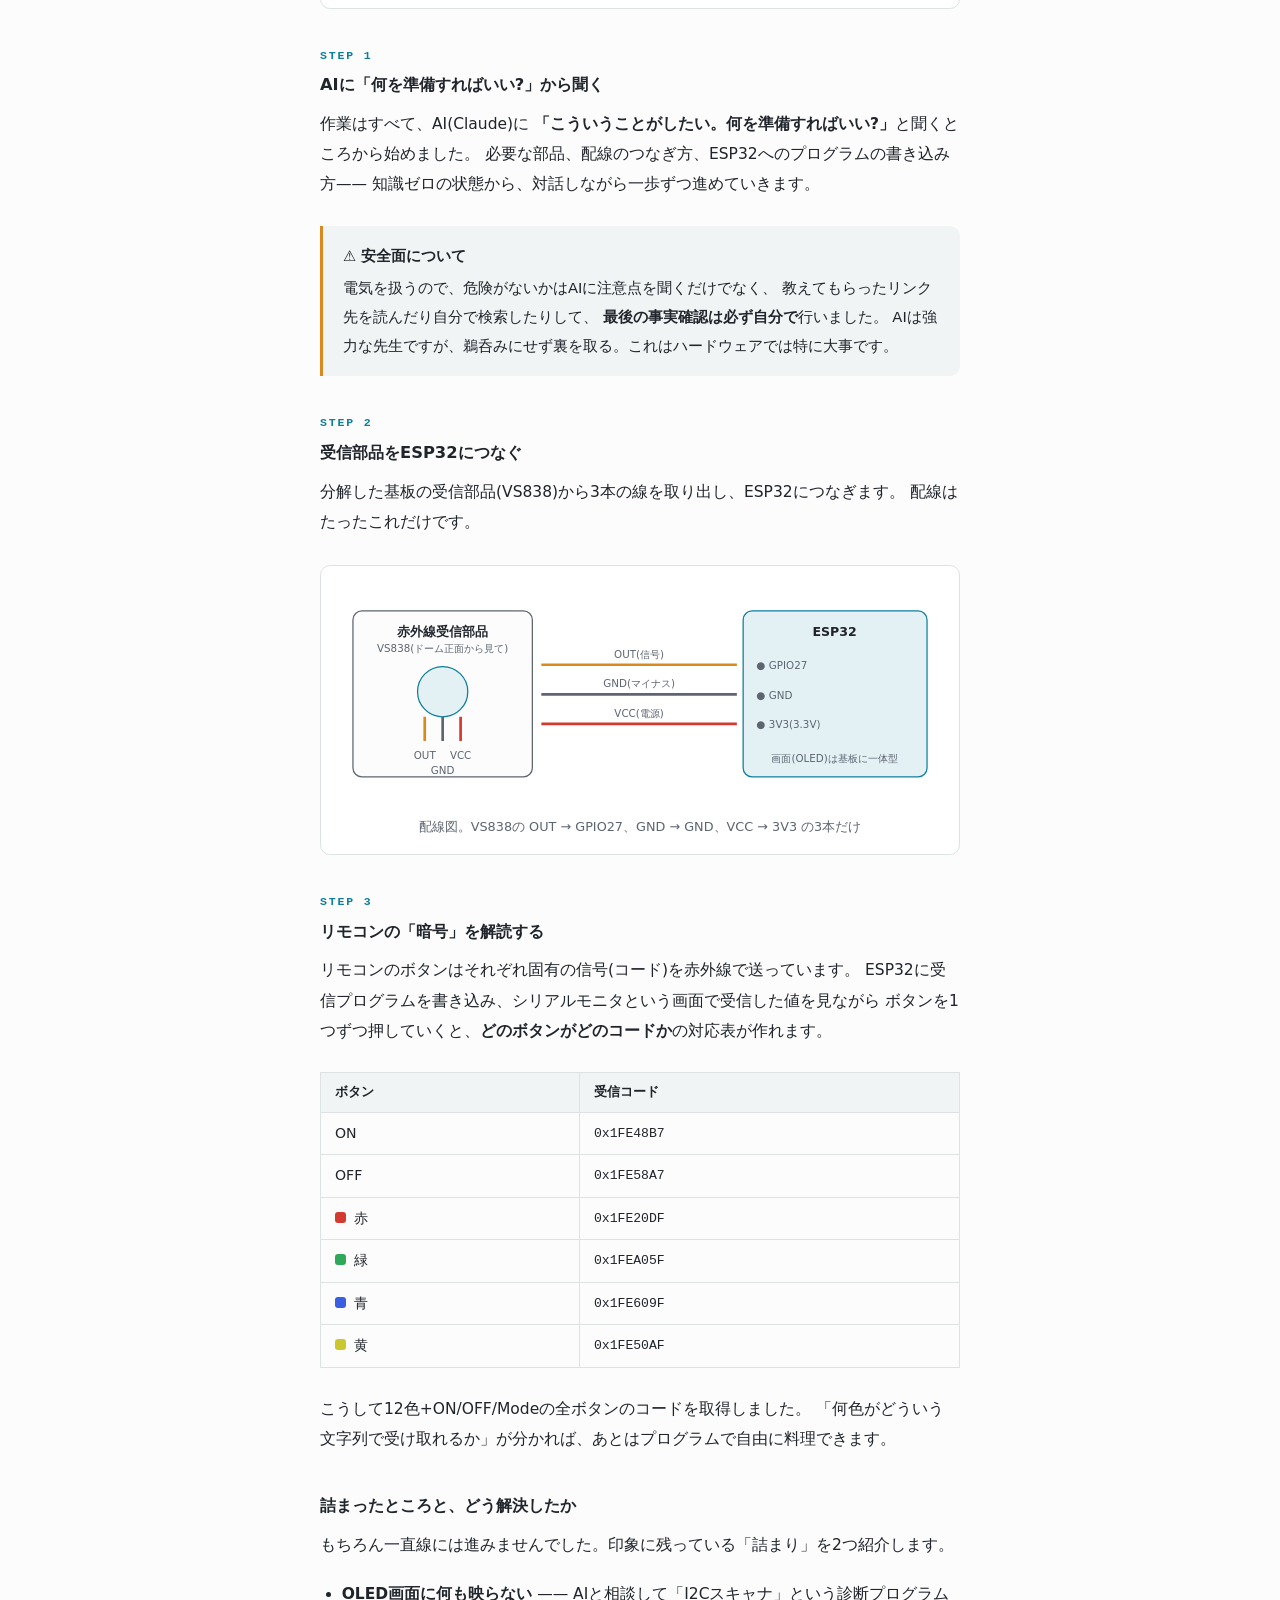
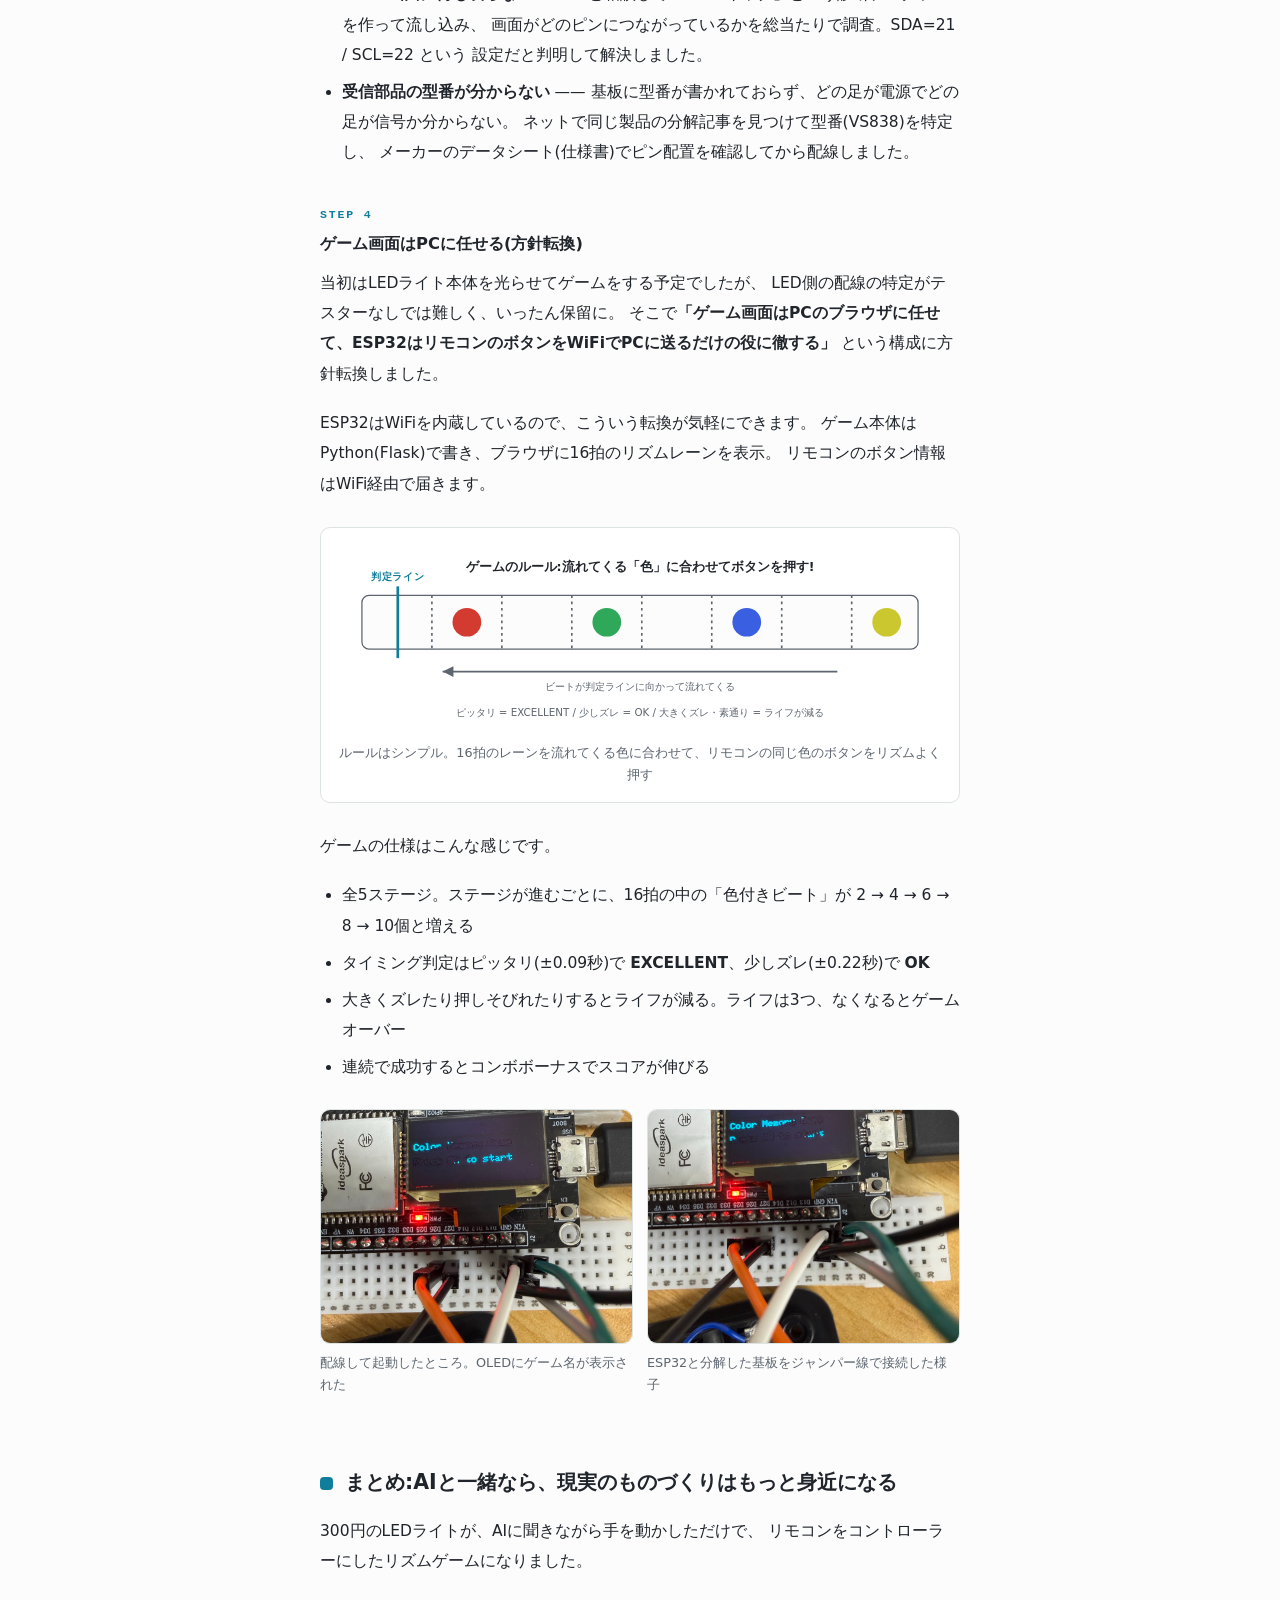
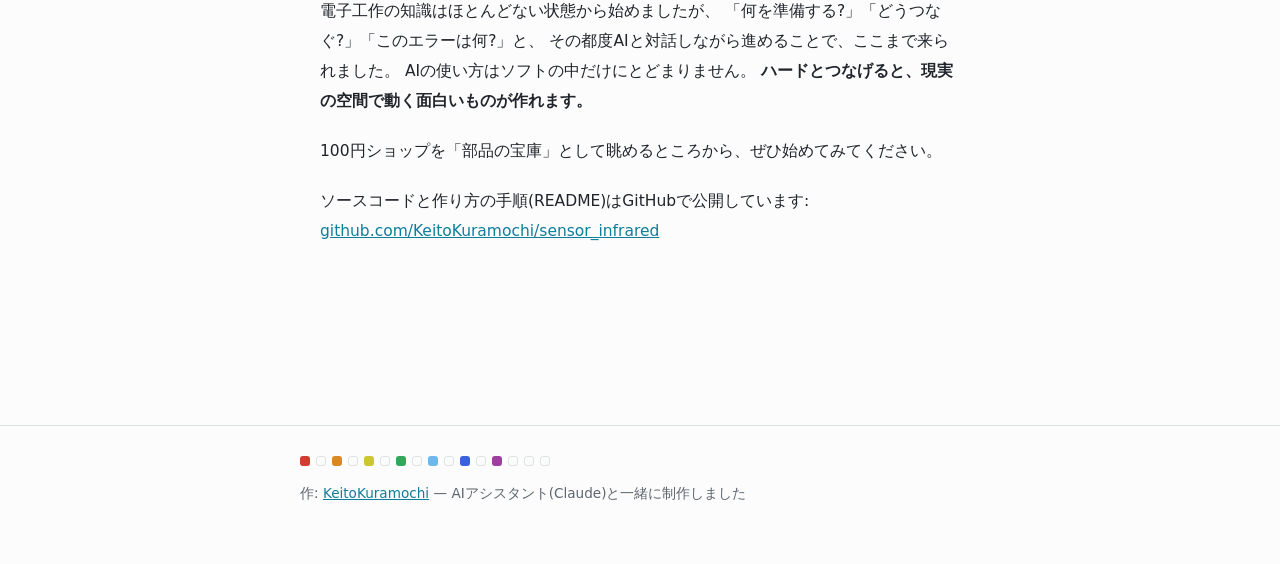
==== commit 4a9fd3c2: "Redesign article site and add README with reproduction steps - README.md: 仕組み(mermaid図)、必要なもの、配線表、PC" ====
--- a/site/index.html
+++ b/site/index.html
@@ -12,14 +12,22 @@
 
 <header class="hero">
   <div class="hero-inner">
-    <span class="kicker">フィジカルAI工作記</span>
-    <h1>100円ショップのLEDライトとリモコンで<br>リズムゲームを作った</h1>
+    <div class="kicker">PHYSICAL AI ・ 工作記</div>
+    <h1>100円ショップのLEDライトとリモコンで、リズムゲームを作った</h1>
+    <!-- ゲームの16拍レーンのミニチュア -->
+    <div class="beat-strip" aria-hidden="true">
+      <span></span><span></span><span class="on" style="background:var(--c-red)"></span><span></span>
+      <span></span><span class="on" style="background:var(--c-blue)"></span><span></span><span class="on" style="background:var(--c-lime)"></span>
+      <span></span><span></span><span class="on" style="background:var(--c-sky)"></span><span></span>
+      <span></span><span class="on" style="background:var(--c-purple)"></span><span></span><span></span>
+    </div>
     <p class="lead">
       100円ショップで売っている「リモコン式LEDライト」(300円)。
       これを分解して、AIに聞きながら配線とプログラムを組んだら、
       リモコンをコントローラーにしたリズムゲームになりました。
       その制作記録と、「AI × ハードウェア」の面白さの話です。
     </p>
+    <div class="meta">2026-07 ・ <a href="https://github.com/KeitoKuramochi/sensor_infrared" target="_blank" rel="noopener">github.com/KeitoKuramochi/sensor_infrared</a></div>
   </div>
 </header>
 
@@ -29,7 +37,7 @@
        1. デモ動画
        動画は site/videos/demo.mp4 を置くと再生できるようになります。
        ============================================================ -->
-  <section id="demo">
+  <section id="demo" style="--sec: var(--c-red)">
     <h2>実際に動く様子はこちら</h2>
     <p>
       リモコンのボタンを押すと、画面の色とリズムに合わせて判定が出ます。
@@ -46,7 +54,7 @@
   <!-- ============================================================
        2. この記事で伝えたいこと
        ============================================================ -->
-  <section id="message">
+  <section id="message" style="--sec: var(--c-green)">
     <h2>この記事で伝えたいこと</h2>
     <p>
       AIの使い方というと、コードを書いてもらう・文章をまとめてもらうといった
@@ -66,7 +74,7 @@
   <!-- ============================================================
        3. きっかけ
        ============================================================ -->
-  <section id="origin">
+  <section id="origin" style="--sec: var(--c-orange)">
     <h2>きっかけ:講義で「AIと一緒にものを作る」体験をした</h2>
     <p>
       最初のきっかけは大学の講義でした。最終回の課題で、
@@ -89,7 +97,7 @@
   <!-- ============================================================
        4. 100均は電子部品の宝庫
        ============================================================ -->
-  <section id="treasure">
+  <section id="treasure" style="--sec: var(--c-yellow)">
     <h2>100円ショップは「電子部品の宝庫」だった</h2>
     <p>
       そういう目で100円ショップを歩いてみると、
@@ -103,24 +111,27 @@
       <li><strong>モバイルバッテリー</strong> → 小さなバッテリーセルが入っていて、自作物の電源に使えそう</li>
     </ul>
 
-    <figure class="photo">
-      <img src="images/daiso-others.jpg" alt="100円ショップで見つけた、部品として使えそうなもの(おもちゃの車とLEDキーホルダーライト)" loading="lazy">
-      <figcaption>100均で見つけた「部品として使えそうなもの」たち。おもちゃの車、LEDキーホルダーライトなど</figcaption>
-    </figure>
-
-    <!-- 📷 追加写真プレースホルダ: 100円ショップの売り場・パッケージ入り状態の写真
-         写真を site/images/ に置いたら、下の .photo-placeholder ブロックを
-         上の figure.photo と同じ形(img + figcaption)に差し替えてください。 -->
-    <figure class="photo-placeholder">
-      <div class="frame">📷 ここに「100円ショップで売られているパッケージ入り状態」の写真が入ります</div>
-      <figcaption>売り場で見つけたときの様子(写真は後日追加予定)</figcaption>
-    </figure>
+    <div class="photo-grid">
+      <figure class="photo">
+        <a class="zoom" href="images/daiso-others.jpg" target="_blank" rel="noopener">
+          <img src="images/daiso-others.jpg" alt="100円ショップで見つけた、部品として使えそうなもの(おもちゃの車とLEDキーホルダーライト)" loading="lazy">
+        </a>
+        <figcaption>100均で見つけた「部品として使えそうなもの」たち(クリックで拡大)</figcaption>
+      </figure>
+      <!-- 📷 追加写真プレースホルダ: 100円ショップの売り場・パッケージ入り状態の写真
+           写真を site/images/ に置いたら、この photo-placeholder を
+           上と同じ figure.photo(a.zoom + img + figcaption)に差し替えてください。 -->
+      <figure class="photo-placeholder">
+        <div class="frame">📷 ここに「100円ショップで売られているパッケージ入り状態」の写真が入ります</div>
+        <figcaption>売り場で見つけたときの様子(写真は後日追加予定)</figcaption>
+      </figure>
+    </div>
   </section>
 
   <!-- ============================================================
        5. なぜLEDライト+リモコンを選んだか
        ============================================================ -->
-  <section id="why">
+  <section id="why" style="--sec: var(--c-blue)">
     <h2>なぜ「LEDライト+リモコン」を選んだのか</h2>
     <p>
       その中で今回選んだのが、このLEDライトとリモコンのセットです。
@@ -136,8 +147,10 @@
       「これだけ遊べそうなものが300円で買える」——それがこのセットを買った理由です。
     </p>
 
-    <figure class="photo">
-      <img src="images/remote.jpg" alt="付属のリモコン。ON/OFF/Modeボタンと12色のカラーボタンが並んでいる" loading="lazy">
+    <figure class="photo compact">
+      <a class="zoom" href="images/remote.jpg" target="_blank" rel="noopener">
+        <img src="images/remote.jpg" alt="付属のリモコン。ON/OFF/Modeボタンと12色のカラーボタンが並んでいる" loading="lazy">
+      </a>
       <figcaption>付属のリモコン。ON / OFF / Mode に加えて<strong>12色のカラーボタン</strong>が並ぶ。この「色の多さ」が後でゲームに化ける</figcaption>
     </figure>
   </section>
@@ -145,7 +158,7 @@
   <!-- ============================================================
        6. 開けてみた
        ============================================================ -->
-  <section id="teardown">
+  <section id="teardown" style="--sec: var(--c-purple)">
     <h2>開けてみた</h2>
     <p>
       さっそく分解してみると、中はこんな感じでした。
@@ -153,13 +166,17 @@
       <strong>色が変わるRGB LED</strong>が載っています。
     </p>
 
-    <div class="photo-row">
-      <figure class="photo">
-        <img src="images/led-pcb.jpg" alt="LEDライトを分解した中身。CHS005RGB-02と書かれた基板に赤外線受信部とRGB LEDが載っている" loading="lazy">
+    <div class="photo-grid">
+      <figure class="photo">
+        <a class="zoom" href="images/led-pcb.jpg" target="_blank" rel="noopener">
+          <img src="images/led-pcb.jpg" alt="LEDライトを分解した中身。CHS005RGB-02と書かれた基板に赤外線受信部とRGB LEDが載っている" loading="lazy">
+        </a>
         <figcaption>ケースを開けたところ。左の黒いドームが赤外線受信部、中央がRGB LED</figcaption>
       </figure>
       <figure class="photo">
-        <img src="images/led-pcb-soldered.jpg" alt="基板の拡大。電池ボックスへの配線をはんだ付けしてある" loading="lazy">
+        <a class="zoom" href="images/led-pcb-soldered.jpg" target="_blank" rel="noopener">
+          <img src="images/led-pcb-soldered.jpg" alt="基板の拡大。電池ボックスへの配線をはんだ付けしてある" loading="lazy">
+        </a>
         <figcaption>基板の拡大。あとで信号を取り出すために配線をはんだ付けした状態</figcaption>
       </figure>
     </div>
@@ -175,7 +192,7 @@
   <!-- ============================================================
        7. 使った機材
        ============================================================ -->
-  <section id="gear">
+  <section id="gear" style="--sec: var(--c-sky)">
     <h2>使った機材</h2>
     <p>
       今回使ったのは以下の機材です。主役のLEDライト以外はAmazonなどで手に入ります
@@ -228,18 +245,23 @@
       </div>
     </div>
 
-    <figure class="photo">
-      <img src="images/parts-all.jpg" alt="今回使った部品一式。LEDライト本体、分解した中身、ESP32、リモコン" loading="lazy">
-      <figcaption>今回の登場人物たち。左からLEDライト本体とフタ、分解した中身(右上)、ESP32(中央)、リモコン(下)</figcaption>
-    </figure>
-
-    <figure class="photo">
-      <img src="images/esp32-oled.jpg" alt="OLEDディスプレイ付きのESP32開発ボードをブレッドボードに載せたところ" loading="lazy">
-      <figcaption>ESP32開発ボード。中央の黒い画面がOLEDディスプレイ(基板に一体型)</figcaption>
-    </figure>
+    <div class="photo-grid">
+      <figure class="photo">
+        <a class="zoom" href="images/parts-all.jpg" target="_blank" rel="noopener">
+          <img src="images/parts-all.jpg" alt="今回使った部品一式。LEDライト本体、分解した中身、ESP32、リモコン" loading="lazy">
+        </a>
+        <figcaption>今回の登場人物たち。LEDライト本体とフタ、分解した中身、ESP32、リモコン</figcaption>
+      </figure>
+      <figure class="photo">
+        <a class="zoom" href="images/esp32-oled.jpg" target="_blank" rel="noopener">
+          <img src="images/esp32-oled.jpg" alt="OLEDディスプレイ付きのESP32開発ボードをブレッドボードに載せたところ" loading="lazy">
+        </a>
+        <figcaption>ESP32開発ボード。中央の黒い画面がOLED(基板に一体型)</figcaption>
+      </figure>
+    </div>
 
     <!-- 📷 追加写真プレースホルダ: ジャンパー線などの機材写真 -->
-    <figure class="photo-placeholder">
+    <figure class="photo-placeholder standalone">
       <div class="frame">📷 ここに「ジャンパー線などの機材」の写真が入ります</div>
       <figcaption>ジャンパー線・ブレッドボードなどの機材(写真は後日追加予定)</figcaption>
     </figure>
@@ -248,7 +270,7 @@
   <!-- ============================================================
        8. 作り方の流れ
        ============================================================ -->
-  <section id="howto">
+  <section id="howto" style="--sec: var(--c-lime)">
     <h2>どう作ったか:AIとの共同作業</h2>
 
     <h3>全体の仕組み</h3>
@@ -266,7 +288,7 @@
         <!-- 矢印1 -->
         <line class="dg-arrow" x1="165" y1="85" x2="245" y2="85"/>
         <polygon class="dg-arrowhead" points="245,85 233,79 233,91"/>
-        <text class="dg-text-accent" x="205" y="70" text-anchor="middle">赤外線</text>
+        <text class="dg-text-accent" x="205" y="68" text-anchor="middle">赤外線</text>
         <!-- ESP32 -->
         <rect class="dg-box-accent" x="250" y="40" width="170" height="90" rx="10"/>
         <text class="dg-text" x="335" y="72" text-anchor="middle">ESP32</text>
@@ -275,7 +297,7 @@
         <!-- 矢印2 -->
         <line class="dg-arrow" x1="425" y1="85" x2="505" y2="85"/>
         <polygon class="dg-arrowhead" points="505,85 493,79 493,91"/>
-        <text class="dg-text-accent" x="465" y="70" text-anchor="middle">WiFi</text>
+        <text class="dg-text-accent" x="465" y="68" text-anchor="middle">WiFi</text>
         <!-- PC -->
         <rect class="dg-box" x="510" y="40" width="160" height="90" rx="10"/>
         <text class="dg-text" x="590" y="72" text-anchor="middle">PC</text>
@@ -285,7 +307,7 @@
       <figcaption>全体の構成。リモコン → 赤外線 → ESP32 → WiFi → PC(ブラウザのゲーム画面)</figcaption>
     </figure>
 
-    <h3>ステップ1:AIに「何を準備すればいい?」から聞く</h3>
+    <h3><span class="step-no">STEP 1</span>AIに「何を準備すればいい?」から聞く</h3>
     <p>
       作業はすべて、AI(Claude)に
       <strong>「こういうことがしたい。何を準備すればいい?」</strong>と聞くところから始めました。
@@ -301,7 +323,7 @@
       AIは強力な先生ですが、鵜呑みにせず裏を取る。これはハードウェアでは特に大事です。
     </div>
 
-    <h3>ステップ2:受信部品をESP32につなぐ</h3>
+    <h3><span class="step-no">STEP 2</span>受信部品をESP32につなぐ</h3>
     <p>
       分解した基板の受信部品(VS838)から3本の線を取り出し、ESP32につなぎます。
       配線はたったこれだけです。
@@ -340,7 +362,7 @@
       <figcaption>配線図。VS838の OUT → GPIO27、GND → GND、VCC → 3V3 の3本だけ</figcaption>
     </figure>
 
-    <h3>ステップ3:リモコンの「暗号」を解読する</h3>
+    <h3><span class="step-no">STEP 3</span>リモコンの「暗号」を解読する</h3>
     <p>
       リモコンのボタンはそれぞれ固有の信号(コード)を赤外線で送っています。
       ESP32に受信プログラムを書き込み、シリアルモニタという画面で受信した値を見ながら
@@ -353,12 +375,12 @@
           <tr><th>ボタン</th><th>受信コード</th></tr>
         </thead>
         <tbody>
-          <tr><td>ON</td><td><code>0x1FE48B7</code></td></tr>
-          <tr><td>OFF</td><td><code>0x1FE58A7</code></td></tr>
-          <tr><td>赤</td><td><code>0x1FE20DF</code></td></tr>
-          <tr><td>緑</td><td><code>0x1FEA05F</code></td></tr>
-          <tr><td>青</td><td><code>0x1FE609F</code></td></tr>
-          <tr><td>黄</td><td><code>0x1FE50AF</code></td></tr>
+          <tr><td>ON</td><td class="mono">0x1FE48B7</td></tr>
+          <tr><td>OFF</td><td class="mono">0x1FE58A7</td></tr>
+          <tr><td><span class="chip" style="background:var(--c-red)"></span>赤</td><td class="mono">0x1FE20DF</td></tr>
+          <tr><td><span class="chip" style="background:var(--c-green)"></span>緑</td><td class="mono">0x1FEA05F</td></tr>
+          <tr><td><span class="chip" style="background:var(--c-blue)"></span>青</td><td class="mono">0x1FE609F</td></tr>
+          <tr><td><span class="chip" style="background:var(--c-yellow)"></span>黄</td><td class="mono">0x1FE50AF</td></tr>
         </tbody>
       </table>
     </div>
@@ -384,7 +406,7 @@
       </li>
     </ul>
 
-    <h3>ステップ4:ゲーム画面はPCに任せる(方針転換)</h3>
+    <h3><span class="step-no">STEP 4</span>ゲーム画面はPCに任せる(方針転換)</h3>
     <p>
       当初はLEDライト本体を光らせてゲームをする予定でしたが、
       LED側の配線の特定がテスターなしでは難しく、いったん保留に。
@@ -411,17 +433,17 @@
         <line class="dg-arrow" x1="498" y1="55" x2="498" y2="115" stroke-dasharray="3 4"/>
         <line class="dg-arrow" x1="576" y1="55" x2="576" y2="115" stroke-dasharray="3 4"/>
         <!-- notes -->
-        <circle cx="147" cy="85" r="16" fill="#d33b30"/>
-        <circle cx="303" cy="85" r="16" fill="#2fa85a"/>
-        <circle cx="459" cy="85" r="16" fill="#3a5fe0"/>
-        <circle cx="615" cy="85" r="16" fill="#cbc72e"/>
+        <circle cx="147" cy="85" r="16" fill="var(--c-red)"/>
+        <circle cx="303" cy="85" r="16" fill="var(--c-green)"/>
+        <circle cx="459" cy="85" r="16" fill="var(--c-blue)"/>
+        <circle cx="615" cy="85" r="16" fill="var(--c-yellow)"/>
         <!-- direction -->
         <line class="dg-arrow" x1="560" y1="140" x2="120" y2="140"/>
         <polygon class="dg-arrowhead" points="120,140 132,134 132,146"/>
         <text class="dg-text-small" x="340" y="160" text-anchor="middle">ビートが判定ラインに向かって流れてくる</text>
         <!-- judgment line -->
-        <line x1="70" y1="45" x2="70" y2="125" stroke="var(--accent)" stroke-width="3"/>
-        <text class="dg-text-accent" x="70" y="40" text-anchor="middle">判定ライン</text>
+        <line class="dg-judge" x1="70" y1="45" x2="70" y2="125"/>
+        <text class="dg-text-accent" x="70" y="38" text-anchor="middle">判定ライン</text>
         <!-- judgment windows -->
         <text class="dg-text-small" x="340" y="190" text-anchor="middle">ピッタリ = EXCELLENT / 少しズレ = OK / 大きくズレ・素通り = ライフが減る</text>
       </svg>
@@ -436,13 +458,17 @@
       <li>連続で成功するとコンボボーナスでスコアが伸びる</li>
     </ul>
 
-    <div class="photo-row">
-      <figure class="photo">
-        <img src="images/wiring-1.jpg" alt="配線してOLEDにColor Memory Gameと表示されているESP32" loading="lazy">
+    <div class="photo-grid">
+      <figure class="photo">
+        <a class="zoom" href="images/wiring-1.jpg" target="_blank" rel="noopener">
+          <img src="images/wiring-1.jpg" alt="配線してOLEDにColor Memory Gameと表示されているESP32" loading="lazy">
+        </a>
         <figcaption>配線して起動したところ。OLEDにゲーム名が表示された</figcaption>
       </figure>
       <figure class="photo">
-        <img src="images/wiring-2.jpg" alt="ESP32と分解したLEDライト基板をジャンパー線で接続した全体の様子" loading="lazy">
+        <a class="zoom" href="images/wiring-2.jpg" target="_blank" rel="noopener">
+          <img src="images/wiring-2.jpg" alt="ESP32と分解したLEDライト基板をジャンパー線で接続した全体の様子" loading="lazy">
+        </a>
         <figcaption>ESP32と分解した基板をジャンパー線で接続した様子</figcaption>
       </figure>
     </div>
@@ -451,7 +477,7 @@
   <!-- ============================================================
        9. まとめ
        ============================================================ -->
-  <section id="summary">
+  <section id="summary" style="--sec: var(--accent)">
     <h2>まとめ:AIと一緒なら、現実のものづくりはもっと身近になる</h2>
     <p>
       300円のLEDライトが、AIに聞きながら手を動かしただけで、
@@ -468,7 +494,7 @@
       100円ショップを「部品の宝庫」として眺めるところから、ぜひ始めてみてください。
     </p>
     <p>
-      ソースコード(ESP32のプログラム・ゲーム本体)はGitHubで公開しています:<br>
+      ソースコードと作り方の手順(README)はGitHubで公開しています:<br>
       <a href="https://github.com/KeitoKuramochi/sensor_infrared" target="_blank" rel="noopener">github.com/KeitoKuramochi/sensor_infrared</a>
     </p>
   </section>
@@ -476,7 +502,15 @@
 </main>
 
 <footer>
-  <p>作: <a href="https://github.com/KeitoKuramochi" target="_blank" rel="noopener">KeitoKuramochi</a> — AIアシスタント(Claude)と一緒に制作しました</p>
+  <div class="footer-inner">
+    <div class="beat-strip" aria-hidden="true">
+      <span class="on" style="background:var(--c-red)"></span><span></span><span class="on" style="background:var(--c-orange)"></span><span></span>
+      <span class="on" style="background:var(--c-yellow)"></span><span></span><span class="on" style="background:var(--c-green)"></span><span></span>
+      <span class="on" style="background:var(--c-sky)"></span><span></span><span class="on" style="background:var(--c-blue)"></span><span></span>
+      <span class="on" style="background:var(--c-purple)"></span><span></span><span></span><span></span>
+    </div>
+    <p>作: <a href="https://github.com/KeitoKuramochi" target="_blank" rel="noopener">KeitoKuramochi</a> — AIアシスタント(Claude)と一緒に制作しました</p>
+  </div>
 </footer>
 
 </body>
--- a/site/style.css
+++ b/site/style.css
@@ -1,34 +1,43 @@
 /* ============================================================
-   100円ショップのLEDライトでリズムゲームを作った話 - スタイル
-   シンプルな縦一列の記事レイアウト。スマホ優先・ダークモード対応。
+   100円ショップのLEDライトでリズムゲームを作った話
+   デザインテーマ: 「リモコンの12色」と「OLEDのシアン」
+   - 地: 青みがかった紙白 / ダークはOLED風の黒
+   - アクセント: OLEDシアン
+   - ゲーム実物の12色をビート・ドットとして使う
    ============================================================ */
 
 :root {
-  --bg: #fdfcf9;
-  --bg-soft: #f3f1ea;
-  --text: #2b2a26;
-  --text-soft: #6b675e;
-  --accent: #d95a2b;
-  --accent-soft: #fbe8de;
-  --line: #e2ded4;
+  --bg: #fbfcfb;
+  --panel: #f1f4f4;
+  --ink: #20242b;
+  --ink-soft: #5d6570;
+  --line: #dde3e2;
   --card: #ffffff;
-  --diagram-box: #ffffff;
-  --diagram-stroke: #8a857a;
+  --accent: #0e7e9c;
+  --accent-bg: #e3f1f5;
+  /* ゲーム実物の12色から(pc_game/game_server.py と同じ値) */
+  --c-red: #d33b30;
+  --c-orange: #d98a1f;
+  --c-yellow: #cbc72e;
+  --c-lime: #9ecc1f;
+  --c-green: #2fa85a;
+  --c-sky: #6fb8e8;
+  --c-blue: #3a5fe0;
+  --c-purple: #9c3fa0;
+  --mono: ui-monospace, "SF Mono", SFMono-Regular, Menlo, Consolas, monospace;
   color-scheme: light dark;
 }
 
 @media (prefers-color-scheme: dark) {
   :root {
-    --bg: #191817;
-    --bg-soft: #211f1e;
-    --text: #ece9e2;
-    --text-soft: #a5a094;
-    --accent: #f0793f;
-    --accent-soft: #3a2a20;
-    --line: #3a3733;
-    --card: #232120;
-    --diagram-box: #2a2826;
-    --diagram-stroke: #8a857a;
+    --bg: #0e1116;
+    --panel: #151a20;
+    --ink: #e6eaed;
+    --ink-soft: #9aa4ad;
+    --line: #2a323a;
+    --card: #151a20;
+    --accent: #57c8e4;
+    --accent-bg: #11303b;
   }
 }
 
@@ -41,165 +50,251 @@
   font-family: "Hiragino Sans", "Hiragino Kaku Gothic ProN", "Noto Sans JP",
     system-ui, sans-serif;
   background: var(--bg);
-  color: var(--text);
-  line-height: 1.9;
-  font-size: 16px;
+  color: var(--ink);
+  line-height: 1.95;
+  font-size: 15.5px;
   -webkit-font-smoothing: antialiased;
+  /* 長いURL等が画面幅を押し広げないように折り返す */
+  overflow-wrap: break-word;
 }
 
 main {
-  max-width: 720px;
+  max-width: 680px;
   margin: 0 auto;
-  padding: 0 20px 80px;
-}
-
-/* ---------- ヒーロー ---------- */
-
-header.hero {
-  background: var(--bg-soft);
-  border-bottom: 1px solid var(--line);
-  padding: 56px 20px 40px;
-  text-align: center;
-}
-
-.hero-inner {
-  max-width: 720px;
-  margin: 0 auto;
-}
-
-.hero .kicker {
-  display: inline-block;
-  color: var(--accent);
-  background: var(--accent-soft);
-  font-size: 0.82rem;
-  font-weight: 700;
-  letter-spacing: 0.08em;
-  border-radius: 999px;
-  padding: 4px 14px;
-  margin-bottom: 18px;
-}
-
-.hero h1 {
-  font-size: 1.75rem;
-  line-height: 1.5;
-  margin: 0 0 16px;
-  font-weight: 800;
-}
-
-.hero .lead {
-  color: var(--text-soft);
-  font-size: 1rem;
-  margin: 0 auto;
-  max-width: 34em;
-  text-align: left;
-}
-
-/* ---------- 見出し・本文 ---------- */
-
-section {
-  margin-top: 64px;
-}
-
-h2 {
-  font-size: 1.35rem;
-  line-height: 1.5;
-  border-left: 5px solid var(--accent);
-  padding-left: 14px;
-  margin: 0 0 20px;
-}
-
-h3 {
-  font-size: 1.05rem;
-  margin: 32px 0 8px;
-}
-
-p {
-  margin: 0 0 1.2em;
+  padding: 0 20px 72px;
 }
 
 a {
   color: var(--accent);
 }
 
+a:focus-visible,
+button:focus-visible {
+  outline: 2px solid var(--accent);
+  outline-offset: 2px;
+}
+
 strong {
   font-weight: 700;
+}
+
+/* ---------- ヒーロー ---------- */
+
+header.hero {
+  border-bottom: 1px solid var(--line);
+  padding: 60px 20px 44px;
+}
+
+.hero-inner {
+  max-width: 680px;
+  margin: 0 auto;
+}
+
+.hero .kicker {
+  font-family: var(--mono);
+  font-size: 0.74rem;
+  letter-spacing: 0.22em;
+  color: var(--accent);
+  margin-bottom: 14px;
+}
+
+.hero h1 {
+  font-size: clamp(1.55rem, 5.4vw, 2.05rem);
+  line-height: 1.45;
+  font-weight: 800;
+  margin: 0 0 6px;
+  text-wrap: balance;
+}
+
+/* 16拍のビートストリップ(ゲームの16拍レーンのミニチュア) */
+.beat-strip {
+  display: flex;
+  gap: 6px;
+  margin: 22px 0 26px;
+}
+
+.beat-strip span {
+  width: 13px;
+  height: 13px;
+  border-radius: 4px;
+  border: 1.5px solid var(--line);
+  background: transparent;
+}
+
+.beat-strip span.on {
+  border-color: transparent;
+}
+
+.hero .lead {
+  color: var(--ink-soft);
+  margin: 0;
+  max-width: 36em;
+}
+
+.hero .meta {
+  font-family: var(--mono);
+  font-size: 0.74rem;
+  color: var(--ink-soft);
+  margin-top: 26px;
+  letter-spacing: 0.04em;
+}
+
+.hero .meta a {
+  color: inherit;
+}
+
+/* ---------- 見出し・本文 ---------- */
+
+section {
+  margin-top: 72px;
+}
+
+h2 {
+  font-size: 1.28rem;
+  line-height: 1.5;
+  font-weight: 800;
+  margin: 0 0 18px;
+  display: flex;
+  align-items: baseline;
+  gap: 12px;
+  text-wrap: balance;
+}
+
+/* 各セクションの頭に、リモコンの色ボタンをひとつ */
+h2::before {
+  content: "";
+  flex: none;
+  width: 13px;
+  height: 13px;
+  border-radius: 4px;
+  background: var(--sec, var(--accent));
+  transform: translateY(1px);
+}
+
+h3 {
+  font-size: 1.02rem;
+  font-weight: 700;
+  margin: 36px 0 8px;
+}
+
+h3 .step-no {
+  font-family: var(--mono);
+  font-size: 0.72rem;
+  letter-spacing: 0.16em;
+  color: var(--accent);
+  display: block;
+  margin-bottom: 2px;
+}
+
+p {
+  margin: 0 0 1.25em;
 }
 
 ul,
 ol {
   padding-left: 1.4em;
-  margin: 0 0 1.2em;
+  margin: 0 0 1.25em;
 }
 
 li {
-  margin-bottom: 0.4em;
+  margin-bottom: 0.45em;
+}
+
+code {
+  font-family: var(--mono);
+  font-size: 0.86em;
+  background: var(--panel);
+  border-radius: 5px;
+  padding: 1px 6px;
 }
 
 /* ---------- 写真 ---------- */
+/* 写真は「小さめに並べて、クリックで原寸」が基本ルール */
 
 figure.photo {
-  margin: 28px 0;
+  margin: 26px 0;
+}
+
+figure.photo a.zoom {
+  display: block;
+  border-radius: 10px;
+  overflow: hidden;
+  border: 1px solid var(--line);
 }
 
 figure.photo img {
   width: 100%;
   height: auto;
-  border-radius: 10px;
   display: block;
-}
-
-figure.photo figcaption,
-figure.diagram figcaption,
-figure.photo-placeholder figcaption {
-  font-size: 0.85rem;
-  color: var(--text-soft);
-  margin-top: 10px;
-  text-align: center;
-  line-height: 1.6;
-}
-
-/* 2枚横並び(スマホでは縦積み) */
-.photo-row {
+  aspect-ratio: 4 / 3;
+  object-fit: cover;
+}
+
+/* 1枚だけ見せるときも幅を絞る */
+figure.photo.compact {
+  max-width: 480px;
+  margin-left: auto;
+  margin-right: auto;
+}
+
+figcaption {
+  font-size: 0.8rem;
+  color: var(--ink-soft);
+  margin-top: 8px;
+  line-height: 1.7;
+}
+
+/* 2枚組グリッド(スマホでは1列) */
+.photo-grid {
   display: grid;
   grid-template-columns: 1fr 1fr;
-  gap: 16px;
-  margin: 28px 0;
-}
-
-.photo-row figure.photo {
+  gap: 14px;
+  margin: 26px 0;
+}
+
+.photo-grid figure.photo {
   margin: 0;
 }
 
-@media (max-width: 560px) {
-  .photo-row {
+@media (max-width: 540px) {
+  .photo-grid {
     grid-template-columns: 1fr;
   }
 }
 
 /* 追加予定写真のプレースホルダ枠 */
 figure.photo-placeholder {
-  margin: 28px 0;
+  margin: 0;
 }
 
 figure.photo-placeholder .frame {
-  border: 2px dashed var(--line);
+  border: 1.5px dashed var(--line);
   border-radius: 10px;
-  background: var(--bg-soft);
-  min-height: 180px;
+  background: var(--panel);
+  aspect-ratio: 4 / 3;
   display: flex;
   align-items: center;
   justify-content: center;
-  color: var(--text-soft);
-  font-size: 0.9rem;
-  padding: 24px;
+  color: var(--ink-soft);
+  font-size: 0.82rem;
+  padding: 20px;
   text-align: center;
   line-height: 1.7;
 }
 
+figure.photo-placeholder.standalone {
+  margin: 26px auto;
+  max-width: 480px;
+}
+
 /* ---------- 図(インラインSVG) ---------- */
 
 figure.diagram {
   margin: 28px 0;
+  background: var(--card);
+  border: 1px solid var(--line);
+  border-radius: 10px;
+  padding: 18px 14px 6px;
 }
 
 figure.diagram svg {
@@ -208,163 +303,214 @@
   display: block;
 }
 
+figure.diagram figcaption {
+  text-align: center;
+  padding-bottom: 10px;
+}
+
 .dg-box {
-  fill: var(--diagram-box);
-  stroke: var(--diagram-stroke);
-  stroke-width: 1.5;
+  fill: var(--bg);
+  stroke: var(--ink-soft);
+  stroke-width: 1.4;
 }
 
 .dg-box-accent {
-  fill: var(--accent-soft);
+  fill: var(--accent-bg);
   stroke: var(--accent);
-  stroke-width: 1.5;
+  stroke-width: 1.4;
 }
 
 .dg-text {
-  fill: var(--text);
+  fill: var(--ink);
   font-family: inherit;
   font-size: 14px;
   font-weight: 700;
 }
 
 .dg-text-small {
-  fill: var(--text-soft);
+  fill: var(--ink-soft);
   font-family: inherit;
   font-size: 11.5px;
 }
 
 .dg-text-accent {
   fill: var(--accent);
-  font-family: inherit;
-  font-size: 12px;
+  font-family: var(--mono);
+  font-size: 11px;
   font-weight: 700;
+  letter-spacing: 0.08em;
 }
 
 .dg-arrow {
-  stroke: var(--diagram-stroke);
-  stroke-width: 2;
+  stroke: var(--ink-soft);
+  stroke-width: 1.8;
   fill: none;
 }
 
 .dg-arrowhead {
-  fill: var(--diagram-stroke);
-}
-
-.dg-wire-out { stroke: #d98a1f; stroke-width: 3; fill: none; }
-.dg-wire-gnd { stroke: #6b675e; stroke-width: 3; fill: none; }
-.dg-wire-vcc { stroke: #d33b30; stroke-width: 3; fill: none; }
+  fill: var(--ink-soft);
+}
+
+.dg-judge {
+  stroke: var(--accent);
+  stroke-width: 3;
+}
+
+.dg-wire-out { stroke: var(--c-orange); stroke-width: 3; fill: none; }
+.dg-wire-gnd { stroke: var(--ink-soft); stroke-width: 3; fill: none; }
+.dg-wire-vcc { stroke: var(--c-red); stroke-width: 3; fill: none; }
 
 /* ---------- 動画 ---------- */
 
 .video-wrap {
-  margin: 28px 0;
+  margin: 26px 0;
 }
 
 .video-wrap video {
   width: 100%;
+  max-height: 400px;
   border-radius: 10px;
+  border: 1px solid var(--line);
   display: block;
   background: #000;
+  object-fit: contain;
 }
 
 .video-note {
-  font-size: 0.85rem;
-  color: var(--text-soft);
-  text-align: center;
-  margin-top: 10px;
-}
-
-/* ---------- 機材カード ---------- */
+  font-size: 0.8rem;
+  color: var(--ink-soft);
+  margin-top: 8px;
+}
+
+/* ---------- 機材リスト ---------- */
 
 .gear-list {
   display: grid;
-  gap: 16px;
-  margin: 28px 0;
+  gap: 12px;
+  margin: 26px 0;
 }
 
 .gear-card {
   background: var(--card);
   border: 1px solid var(--line);
-  border-radius: 12px;
-  padding: 18px 20px;
+  border-radius: 10px;
+  padding: 16px 18px;
 }
 
 .gear-card h3 {
-  margin: 0 0 6px;
-  font-size: 1rem;
+  margin: 0 0 4px;
+  font-size: 0.95rem;
 }
 
 .gear-card p {
-  margin: 0 0 10px;
+  margin: 0 0 8px;
+  font-size: 0.88rem;
+  color: var(--ink-soft);
+  line-height: 1.8;
+}
+
+.buy-link {
+  font-family: var(--mono);
+  display: inline-block;
+  font-size: 0.76rem;
+  font-weight: 700;
+  letter-spacing: 0.04em;
+  color: var(--accent);
+  background: var(--accent-bg);
+  border-radius: 6px;
+  padding: 4px 12px;
+  text-decoration: none;
+}
+
+.buy-link.pending {
+  opacity: 0.6;
+  pointer-events: none;
+}
+
+/* ---------- 補足ボックス ---------- */
+
+.note-box {
+  background: var(--panel);
+  border-left: 3px solid var(--c-orange);
+  border-radius: 0 10px 10px 0;
+  padding: 16px 20px;
+  margin: 26px 0;
   font-size: 0.92rem;
-  color: var(--text-soft);
-}
-
-.buy-link {
-  display: inline-block;
-  font-size: 0.85rem;
-  font-weight: 700;
-  color: var(--accent);
-  border: 1.5px solid var(--accent);
-  border-radius: 999px;
-  padding: 4px 16px;
-  text-decoration: none;
-}
-
-.buy-link.pending {
-  opacity: 0.55;
-  pointer-events: none;
-}
-
-/* ---------- 補足ボックス ---------- */
-
-.note-box {
-  background: var(--bg-soft);
-  border: 1px solid var(--line);
-  border-radius: 12px;
-  padding: 18px 22px;
-  margin: 28px 0;
-  font-size: 0.95rem;
 }
 
 .note-box .note-title {
   font-weight: 700;
-  color: var(--accent);
-  margin-bottom: 6px;
-}
-
-/* ---------- テーブル(IRコード対応表など) ---------- */
+  margin-bottom: 4px;
+}
+
+/* ---------- テーブル ---------- */
 
 .table-wrap {
   overflow-x: auto;
-  margin: 28px 0;
+  margin: 26px 0;
 }
 
 table {
   border-collapse: collapse;
   width: 100%;
-  font-size: 0.9rem;
+  font-size: 0.88rem;
 }
 
 th,
 td {
   border: 1px solid var(--line);
-  padding: 8px 12px;
+  padding: 7px 14px;
   text-align: left;
   white-space: nowrap;
 }
 
+td code {
+  background: none;
+  padding: 0;
+}
+
+td.mono {
+  font-family: var(--mono);
+  font-variant-numeric: tabular-nums;
+  font-size: 0.82rem;
+}
+
 th {
-  background: var(--bg-soft);
+  background: var(--panel);
+  font-size: 0.8rem;
+}
+
+/* 色ボタンの見本チップ */
+.chip {
+  display: inline-block;
+  width: 11px;
+  height: 11px;
+  border-radius: 3px;
+  margin-right: 8px;
+  vertical-align: baseline;
 }
 
 /* ---------- フッター ---------- */
 
 footer {
   border-top: 1px solid var(--line);
-  margin-top: 80px;
-  padding: 32px 20px 48px;
-  text-align: center;
-  color: var(--text-soft);
-  font-size: 0.9rem;
-}
+  margin-top: 88px;
+  padding: 30px 20px 44px;
+}
+
+.footer-inner {
+  max-width: 680px;
+  margin: 0 auto;
+  color: var(--ink-soft);
+  font-size: 0.85rem;
+}
+
+.footer-inner .beat-strip {
+  margin: 0 0 14px;
+}
+
+.footer-inner .beat-strip span {
+  width: 10px;
+  height: 10px;
+  border-radius: 3px;
+}
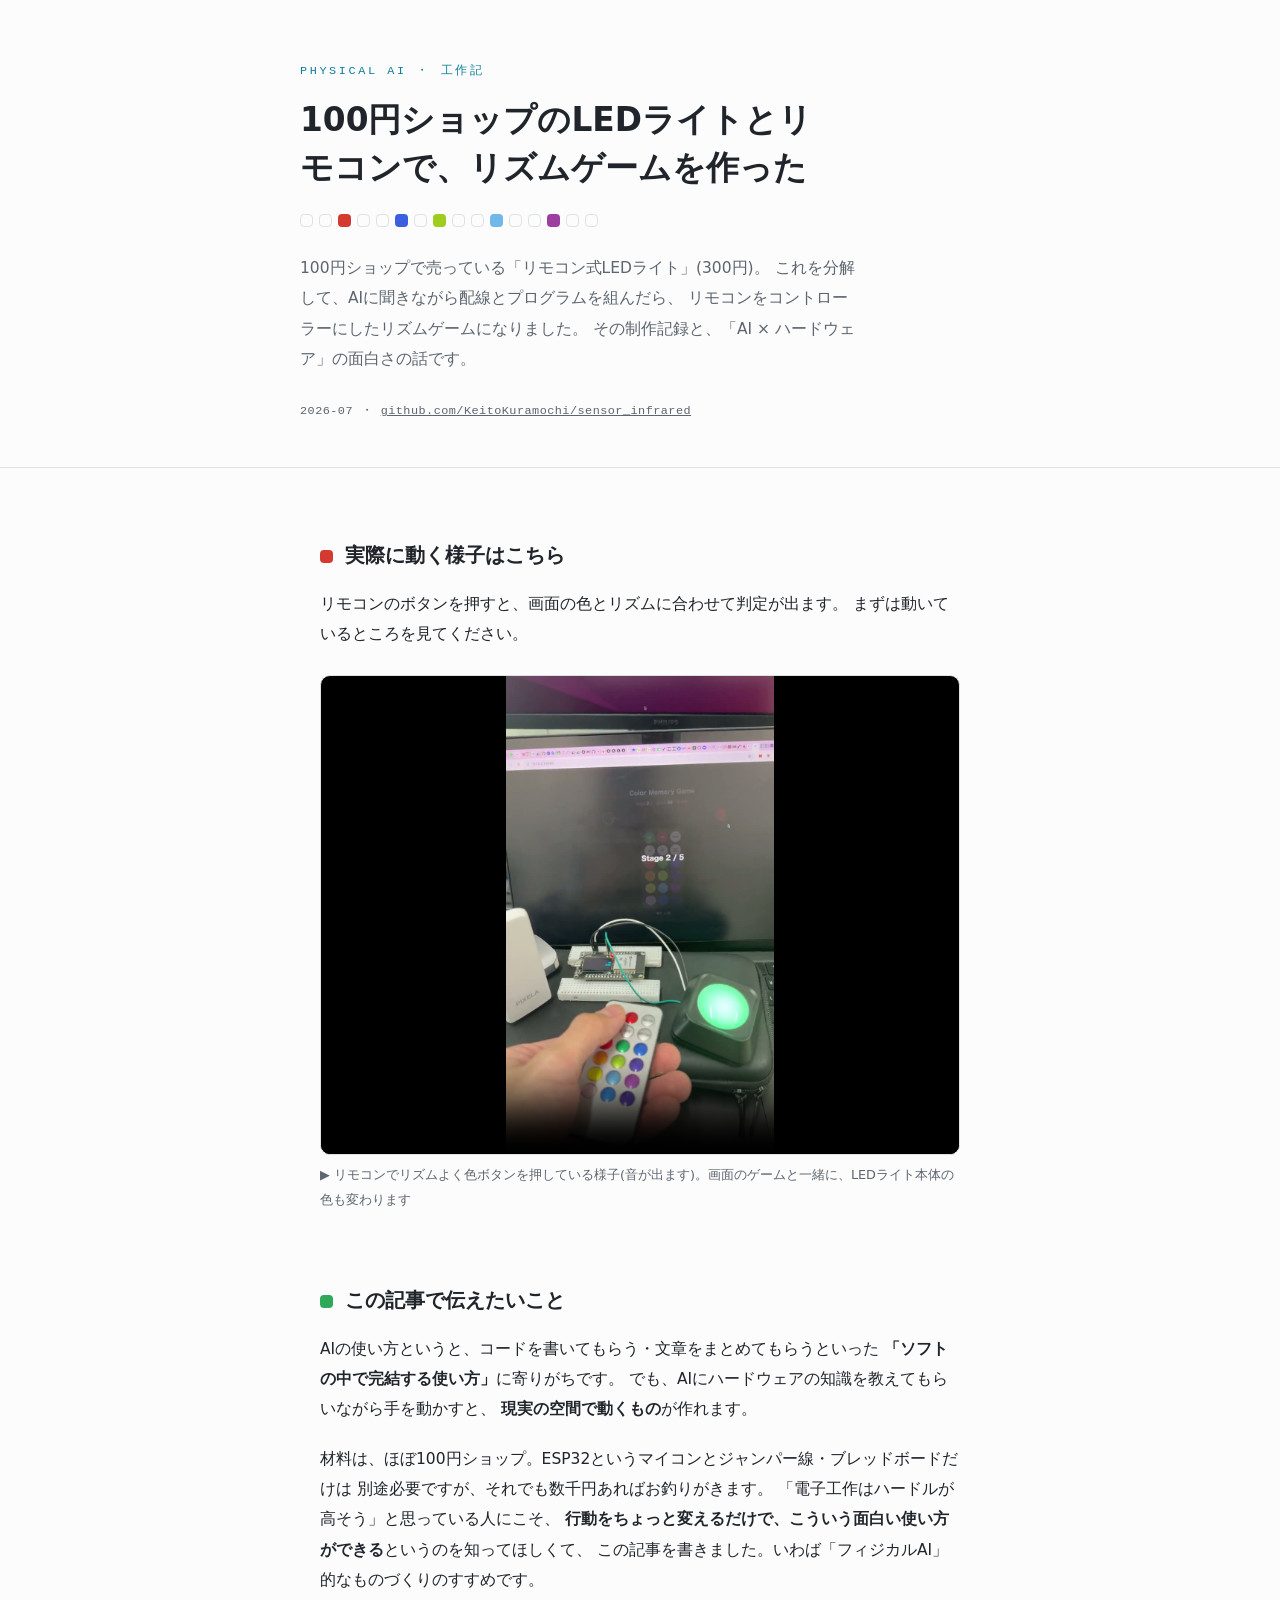
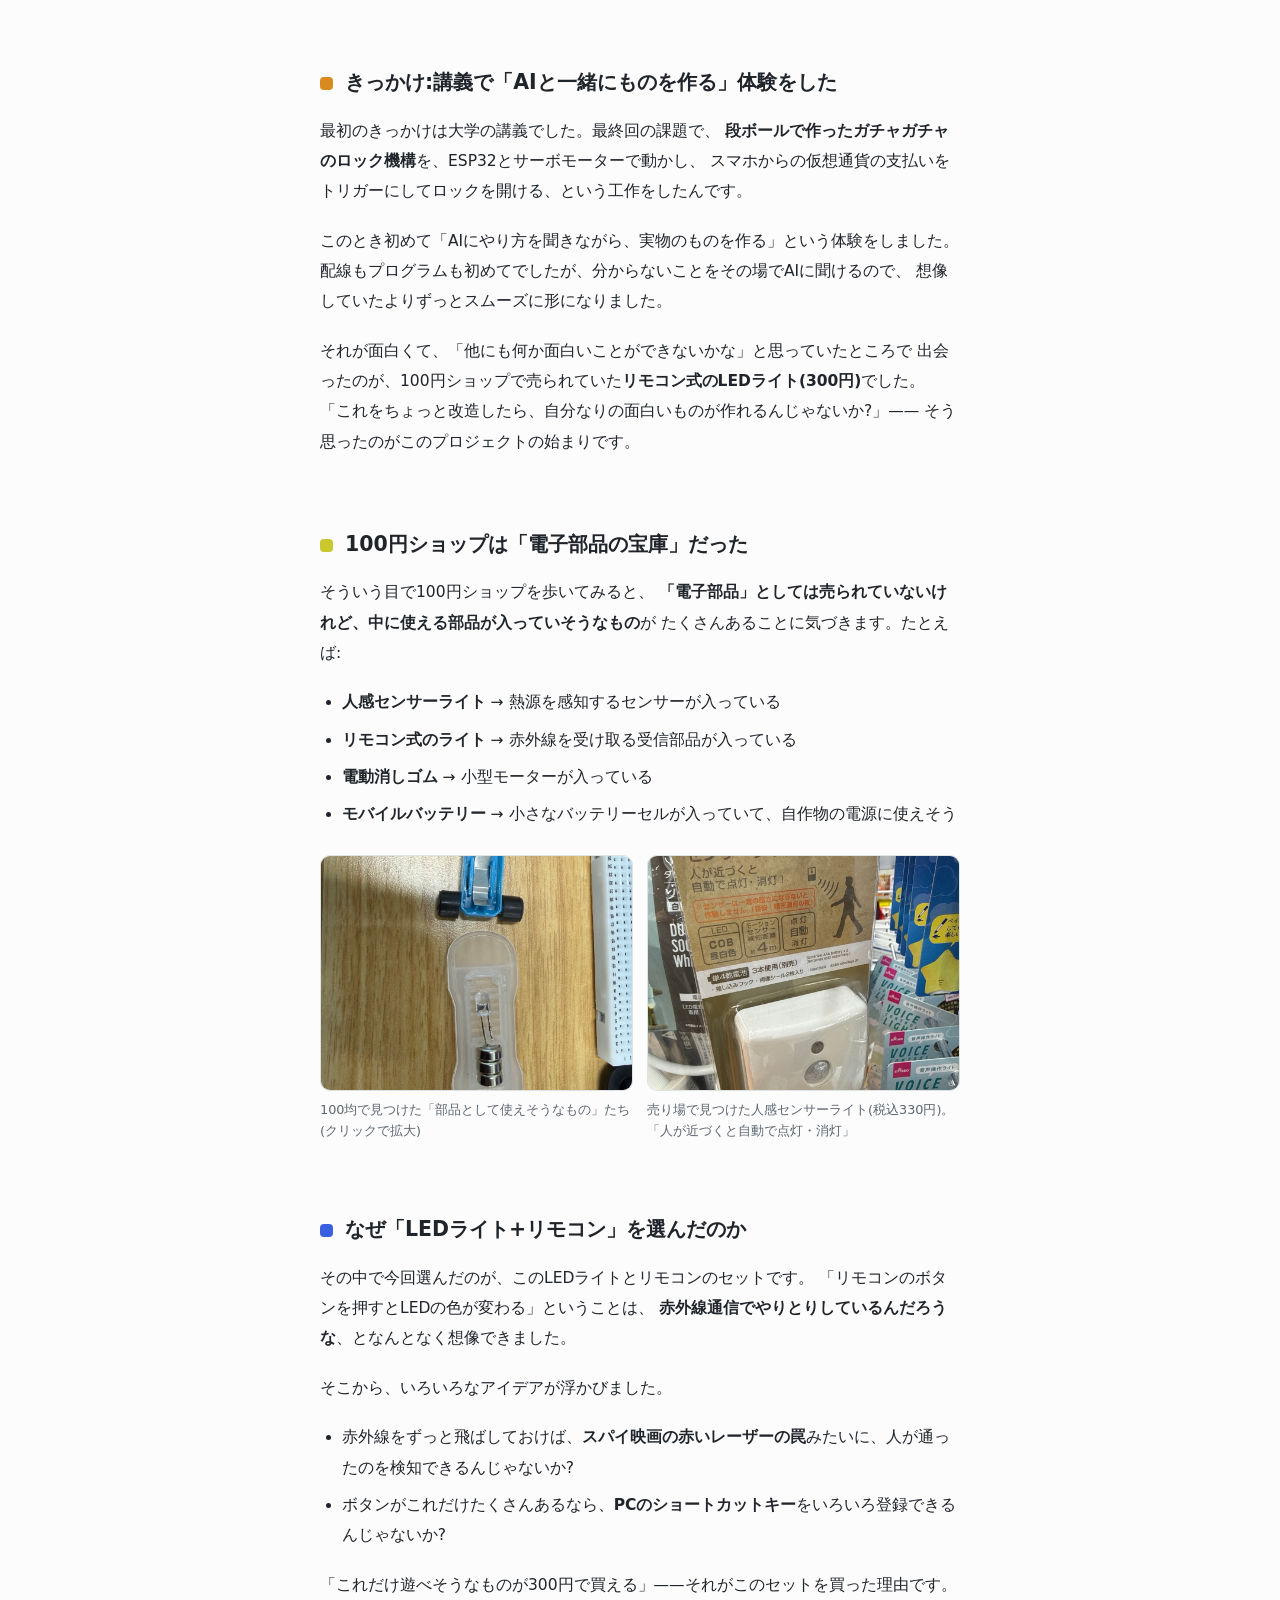
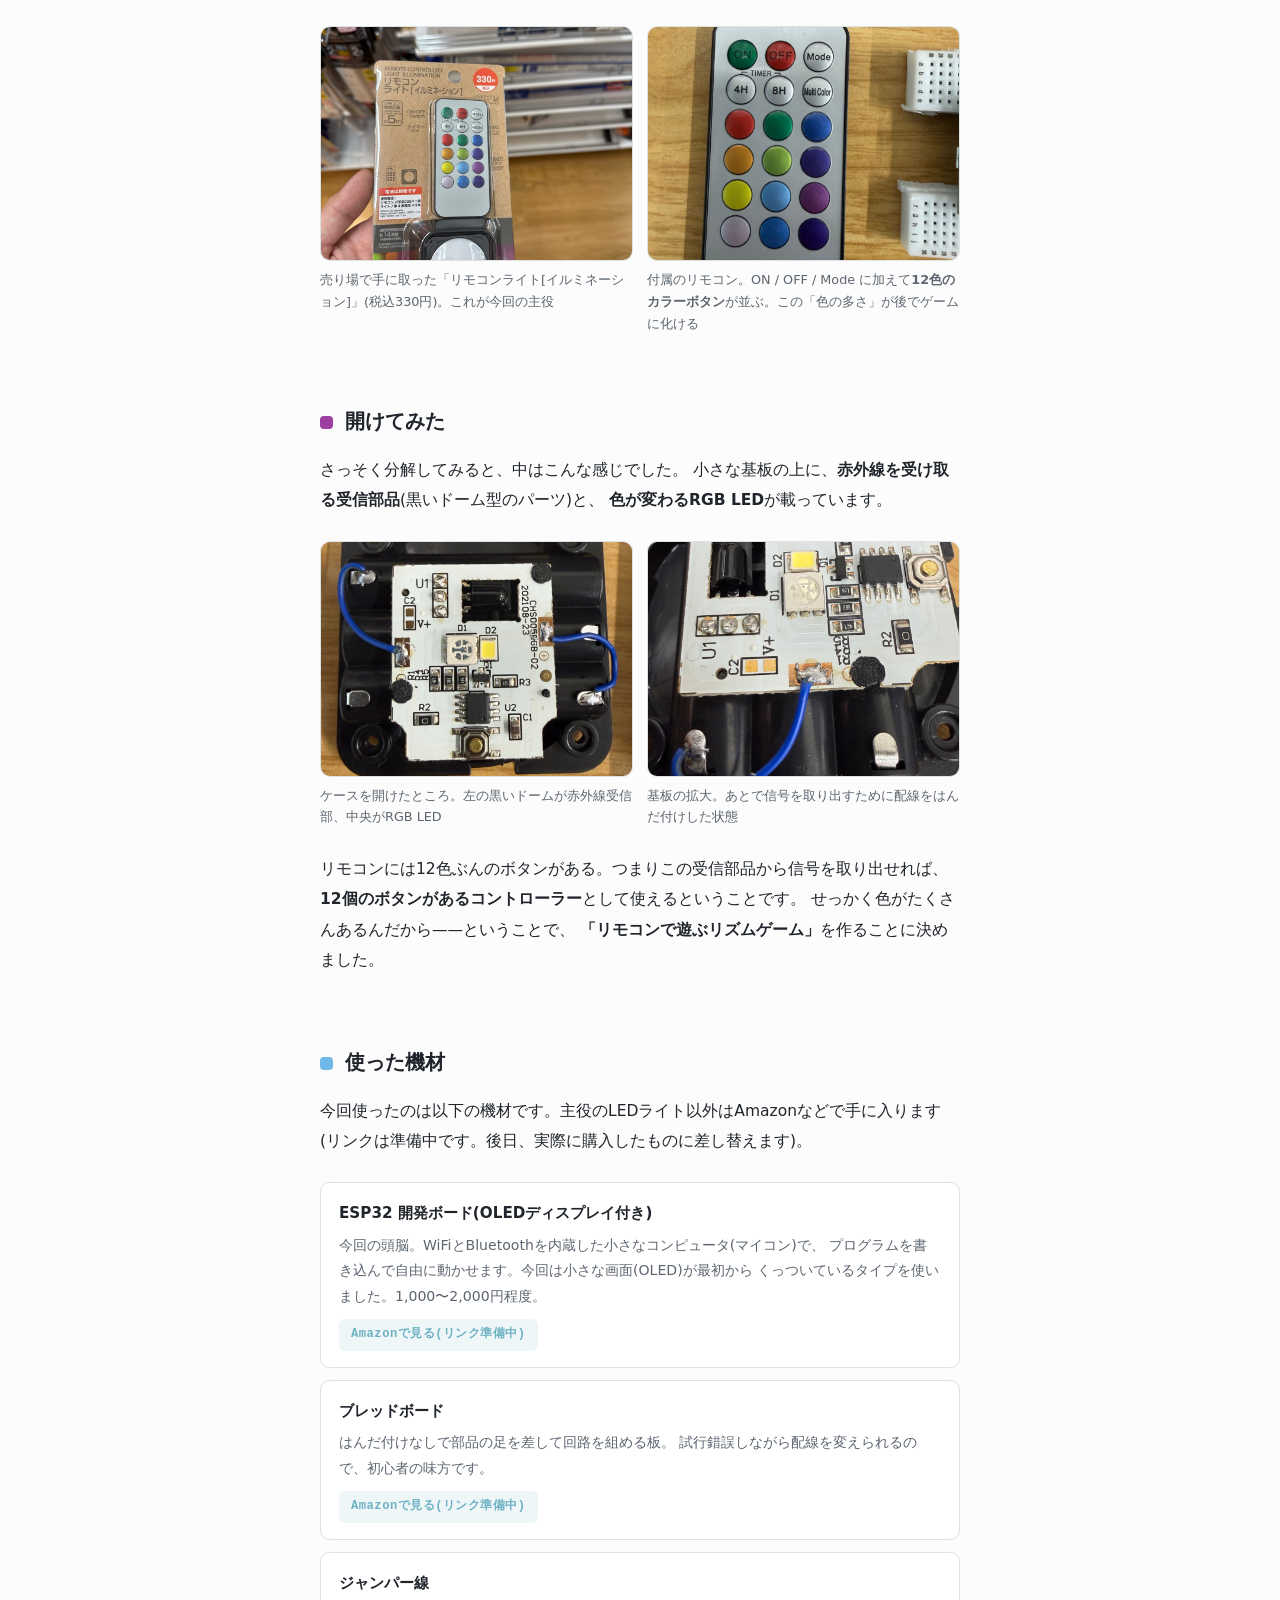
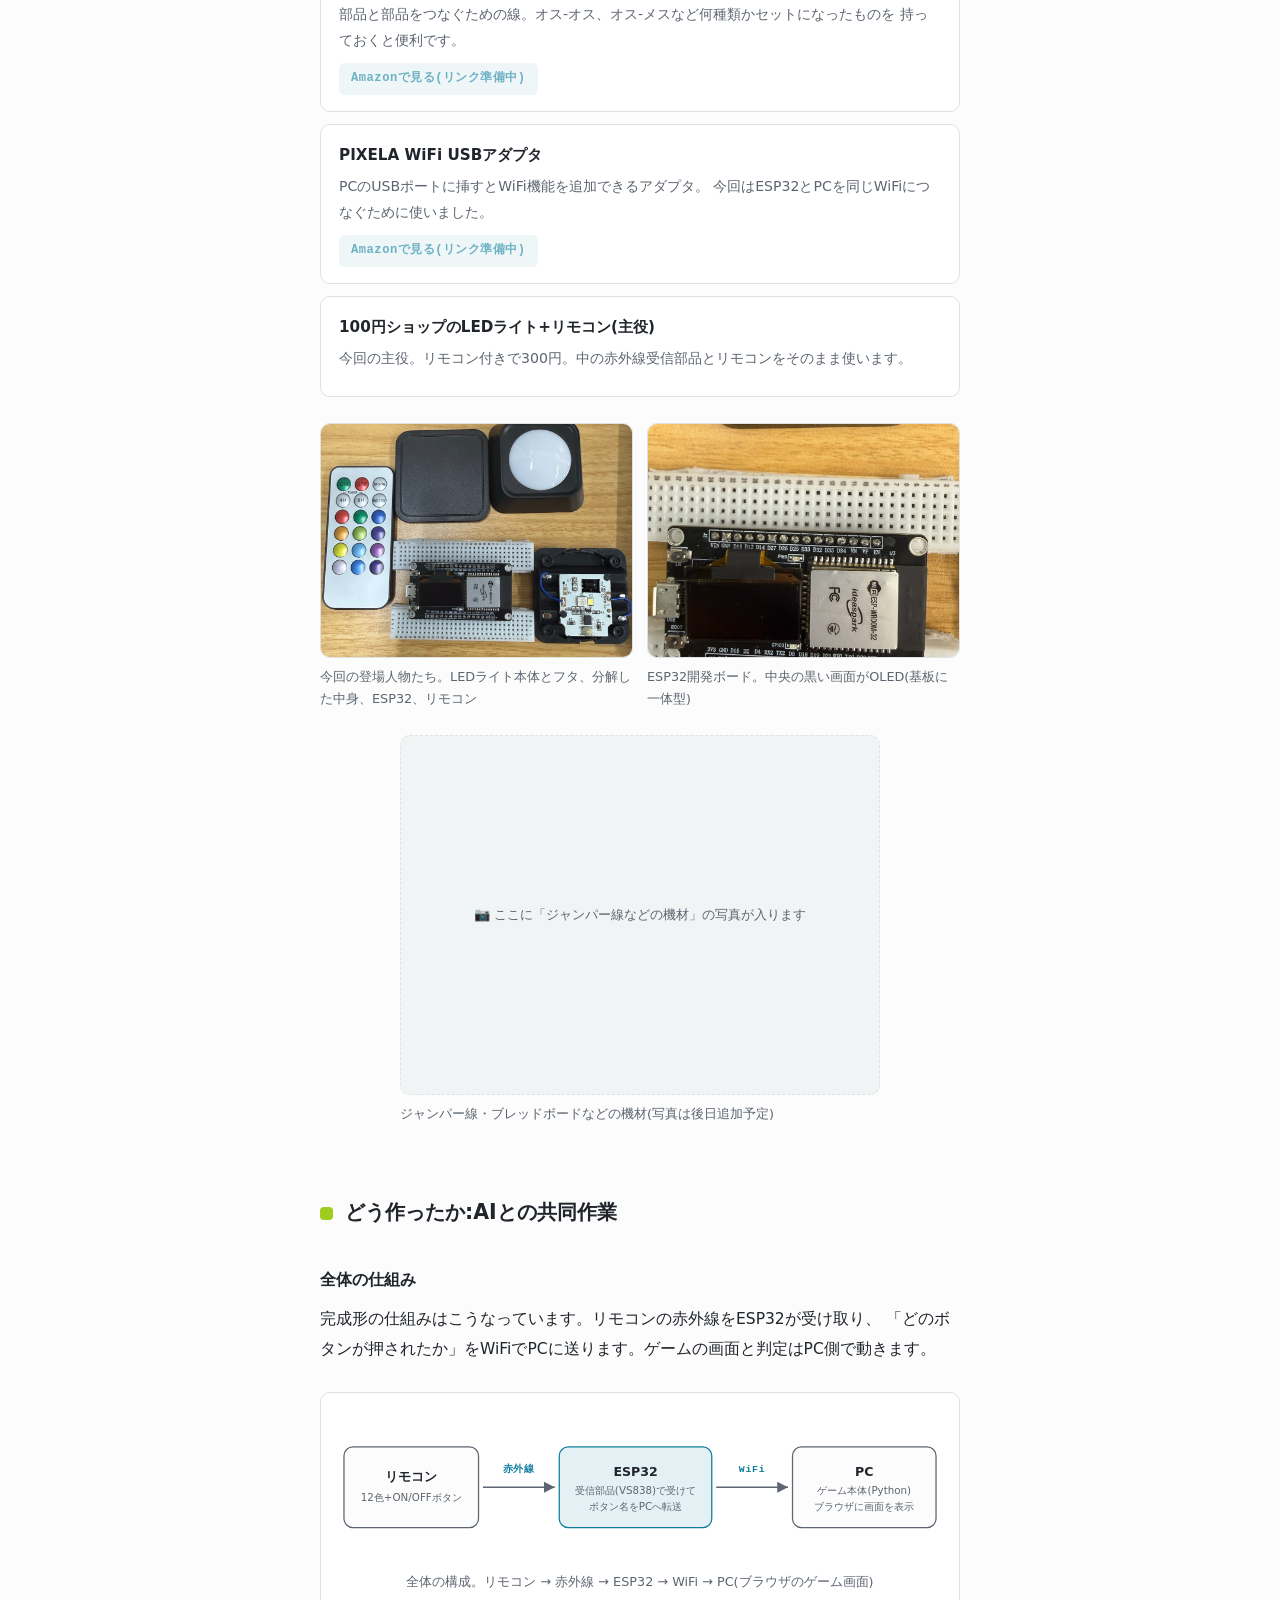
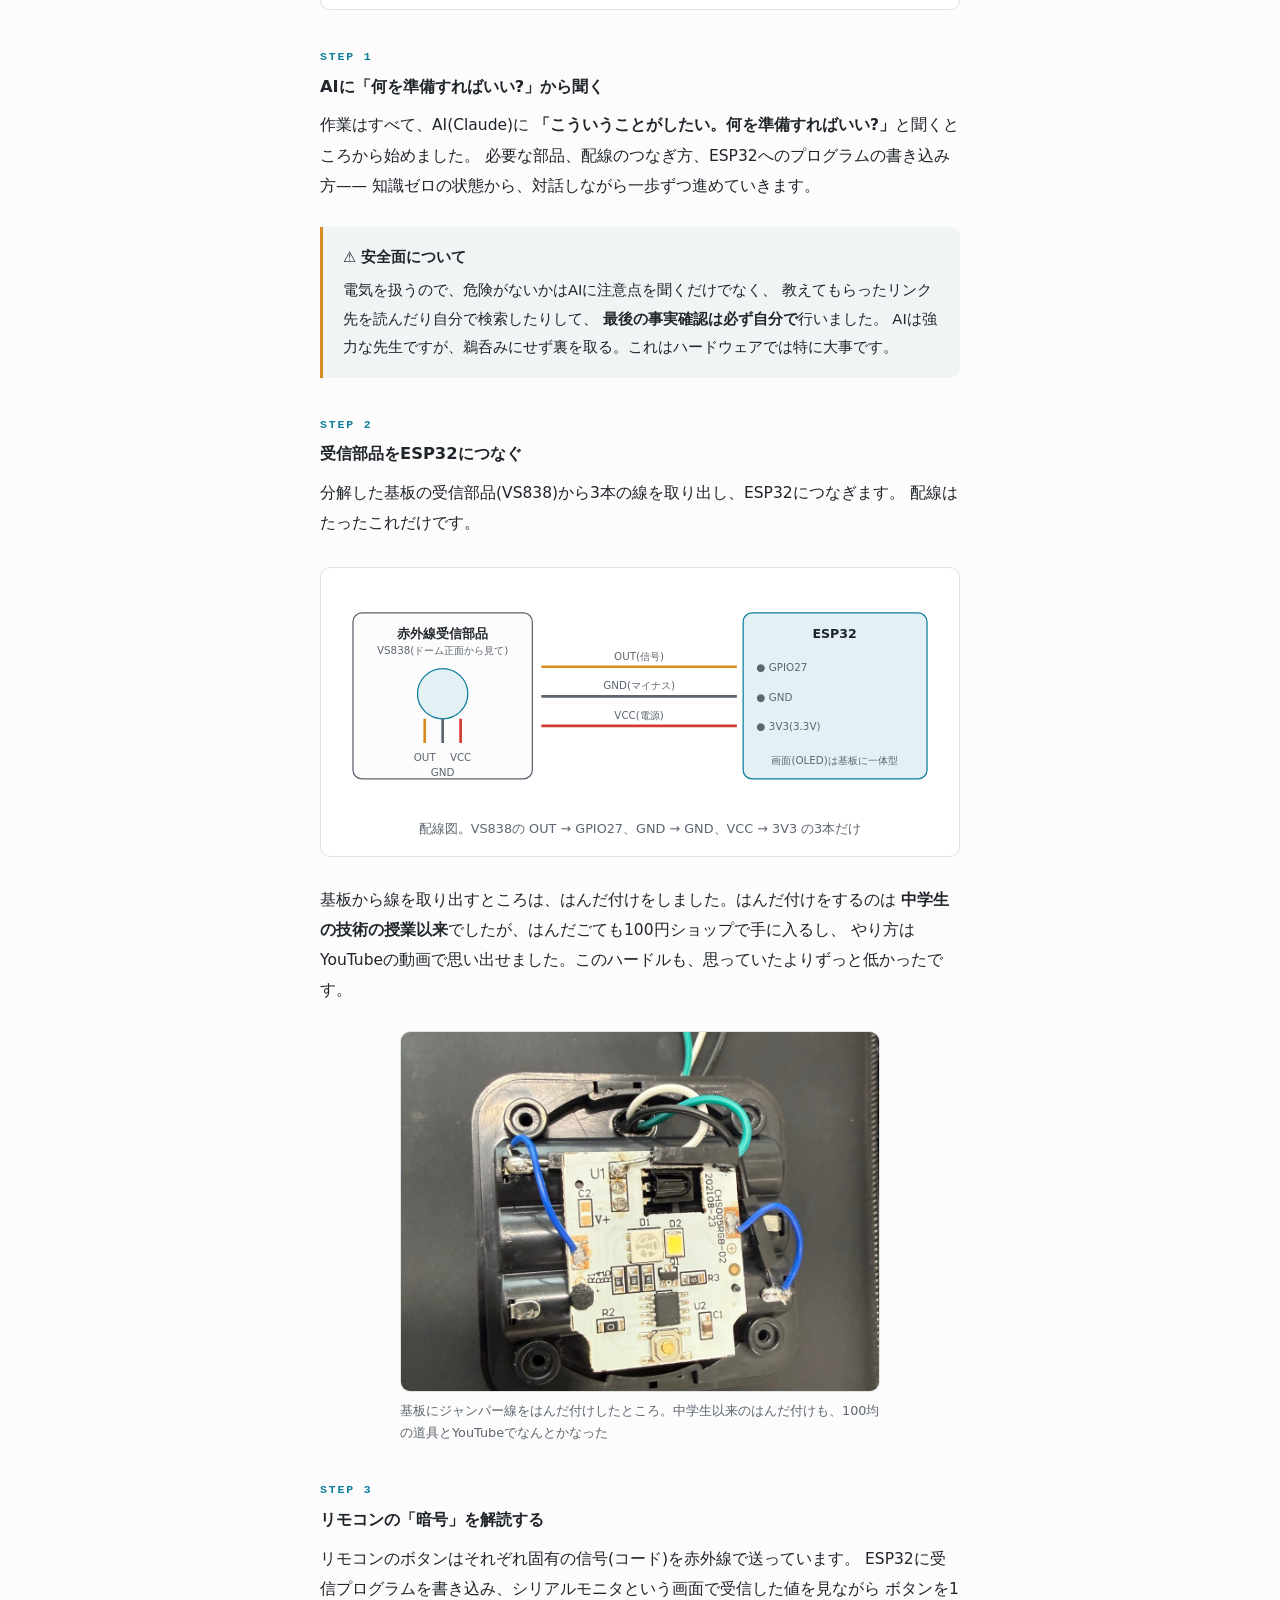
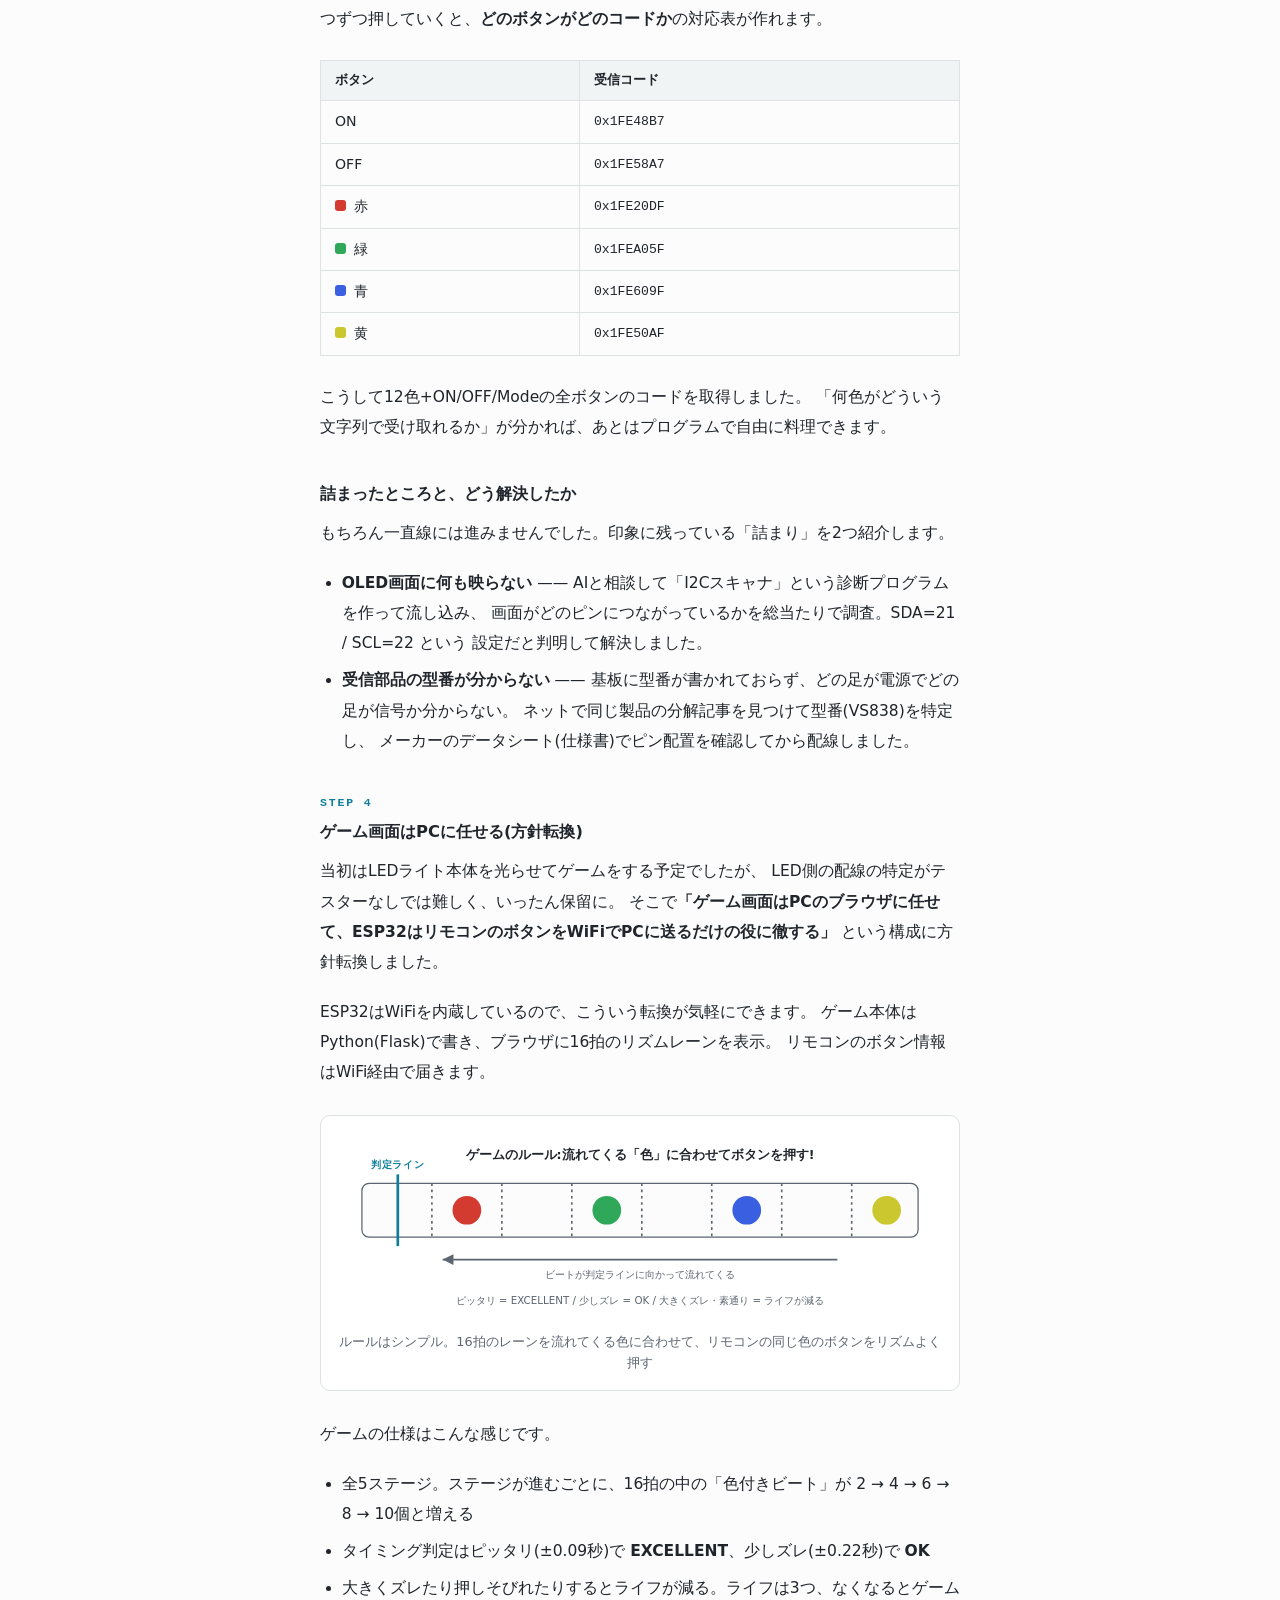
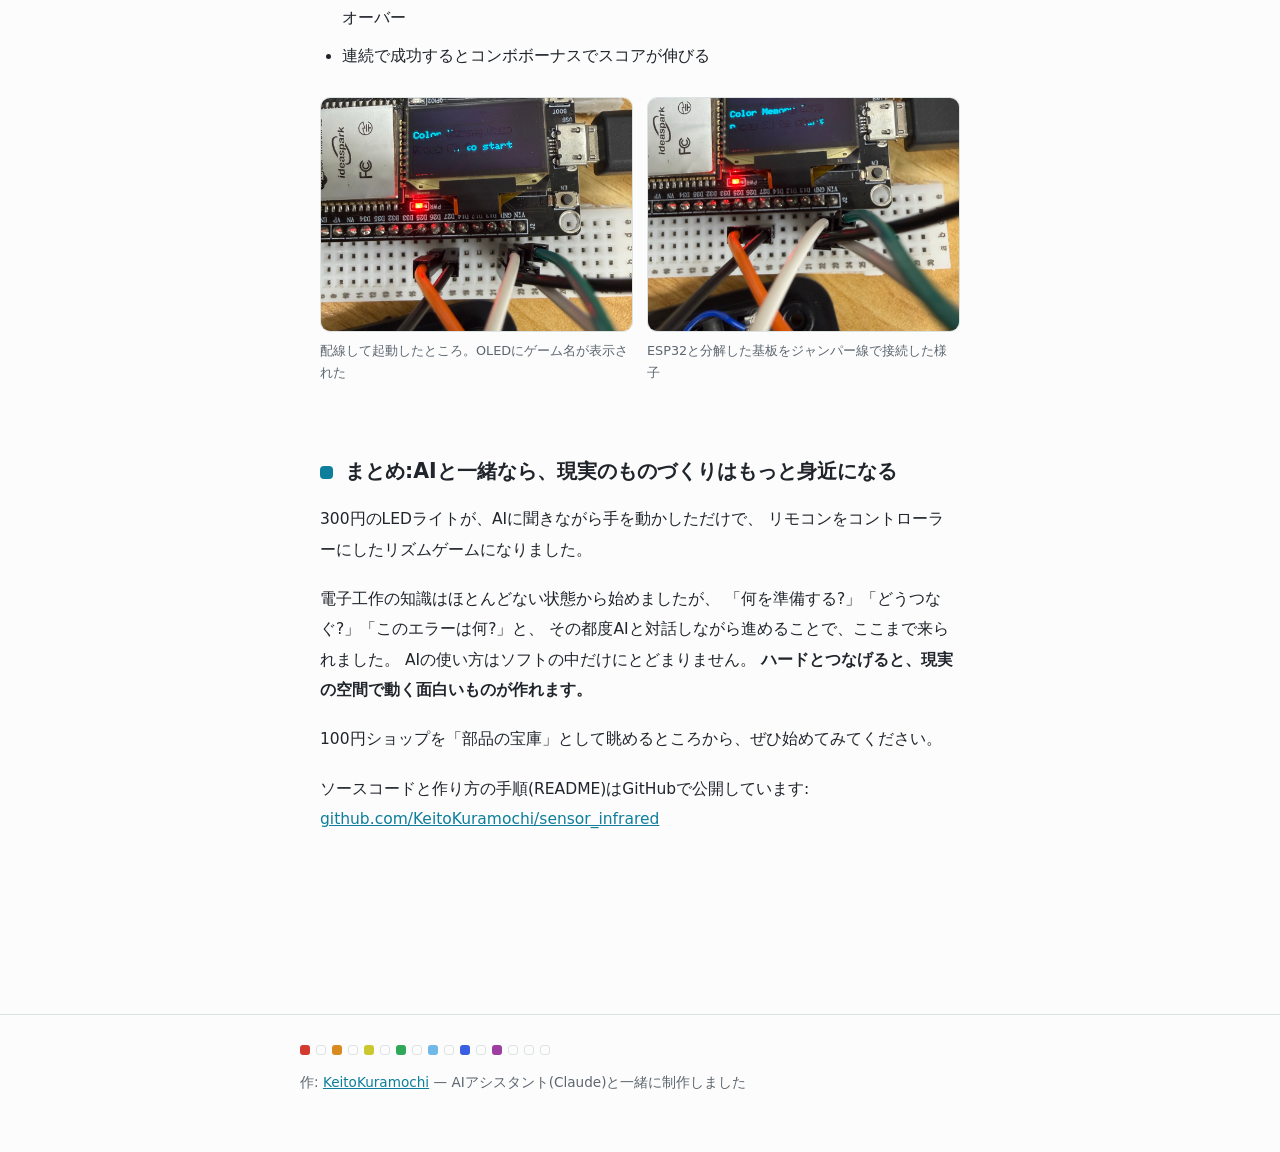
==== commit ed57417d: "Add demo video, store package photos, and soldering story to the article - デモ動画: 4K HEVC(174MB)を720p" ====
--- a/site/index.html
+++ b/site/index.html
@@ -44,10 +44,10 @@
       まずは動いているところを見てください。
     </p>
     <div class="video-wrap">
-      <video controls preload="metadata" poster="images/wiring-1.jpg" src="videos/demo.mp4">
+      <video controls preload="metadata" poster="images/demo-poster.jpg" src="videos/demo.mp4">
         お使いのブラウザは動画再生に対応していません。
       </video>
-      <p class="video-note">▶ リモコンでリズムよく色ボタンを押している様子(音が出ます)</p>
+      <p class="video-note">▶ リモコンでリズムよく色ボタンを押している様子(音が出ます)。画面のゲームと一緒に、LEDライト本体の色も変わります</p>
     </div>
   </section>
 
@@ -118,12 +118,11 @@
         </a>
         <figcaption>100均で見つけた「部品として使えそうなもの」たち(クリックで拡大)</figcaption>
       </figure>
-      <!-- 📷 追加写真プレースホルダ: 100円ショップの売り場・パッケージ入り状態の写真
-           写真を site/images/ に置いたら、この photo-placeholder を
-           上と同じ figure.photo(a.zoom + img + figcaption)に差し替えてください。 -->
-      <figure class="photo-placeholder">
-        <div class="frame">📷 ここに「100円ショップで売られているパッケージ入り状態」の写真が入ります</div>
-        <figcaption>売り場で見つけたときの様子(写真は後日追加予定)</figcaption>
+      <figure class="photo">
+        <a class="zoom" href="images/package-sensor.jpg" target="_blank" rel="noopener">
+          <img src="images/package-sensor.jpg" alt="100円ショップの売り場に吊るされたセンサーライトのパッケージ。税込330円" loading="lazy">
+        </a>
+        <figcaption>売り場で見つけた人感センサーライト(税込330円)。「人が近づくと自動で点灯・消灯」</figcaption>
       </figure>
     </div>
   </section>
@@ -147,12 +146,20 @@
       「これだけ遊べそうなものが300円で買える」——それがこのセットを買った理由です。
     </p>
 
-    <figure class="photo compact">
-      <a class="zoom" href="images/remote.jpg" target="_blank" rel="noopener">
-        <img src="images/remote.jpg" alt="付属のリモコン。ON/OFF/Modeボタンと12色のカラーボタンが並んでいる" loading="lazy">
-      </a>
-      <figcaption>付属のリモコン。ON / OFF / Mode に加えて<strong>12色のカラーボタン</strong>が並ぶ。この「色の多さ」が後でゲームに化ける</figcaption>
-    </figure>
+    <div class="photo-grid">
+      <figure class="photo">
+        <a class="zoom" href="images/package-light.jpg" target="_blank" rel="noopener">
+          <img src="images/package-light.jpg" alt="売り場で手に取ったリモコンライト[イルミネーション]のパッケージ。税込330円" loading="lazy">
+        </a>
+        <figcaption>売り場で手に取った「リモコンライト[イルミネーション]」(税込330円)。これが今回の主役</figcaption>
+      </figure>
+      <figure class="photo">
+        <a class="zoom" href="images/remote.jpg" target="_blank" rel="noopener">
+          <img src="images/remote.jpg" alt="付属のリモコン。ON/OFF/Modeボタンと12色のカラーボタンが並んでいる" loading="lazy">
+        </a>
+        <figcaption>付属のリモコン。ON / OFF / Mode に加えて<strong>12色のカラーボタン</strong>が並ぶ。この「色の多さ」が後でゲームに化ける</figcaption>
+      </figure>
+    </div>
   </section>
 
   <!-- ============================================================
@@ -362,6 +369,19 @@
       <figcaption>配線図。VS838の OUT → GPIO27、GND → GND、VCC → 3V3 の3本だけ</figcaption>
     </figure>
 
+    <p>
+      基板から線を取り出すところは、はんだ付けをしました。はんだ付けをするのは
+      <strong>中学生の技術の授業以来</strong>でしたが、はんだごても100円ショップで手に入るし、
+      やり方はYouTubeの動画で思い出せました。このハードルも、思っていたよりずっと低かったです。
+    </p>
+
+    <figure class="photo compact">
+      <a class="zoom" href="images/soldered-wires.jpg" target="_blank" rel="noopener">
+        <img src="images/soldered-wires.jpg" alt="LEDライトの基板にジャンパー線をはんだ付けした様子" loading="lazy">
+      </a>
+      <figcaption>基板にジャンパー線をはんだ付けしたところ。中学生以来のはんだ付けも、100均の道具とYouTubeでなんとかなった</figcaption>
+    </figure>
+
     <h3><span class="step-no">STEP 3</span>リモコンの「暗号」を解読する</h3>
     <p>
       リモコンのボタンはそれぞれ固有の信号(コード)を赤外線で送っています。
--- a/site/style.css
+++ b/site/style.css
@@ -368,7 +368,7 @@
 
 .video-wrap video {
   width: 100%;
-  max-height: 400px;
+  max-height: 480px;
   border-radius: 10px;
   border: 1px solid var(--line);
   display: block;
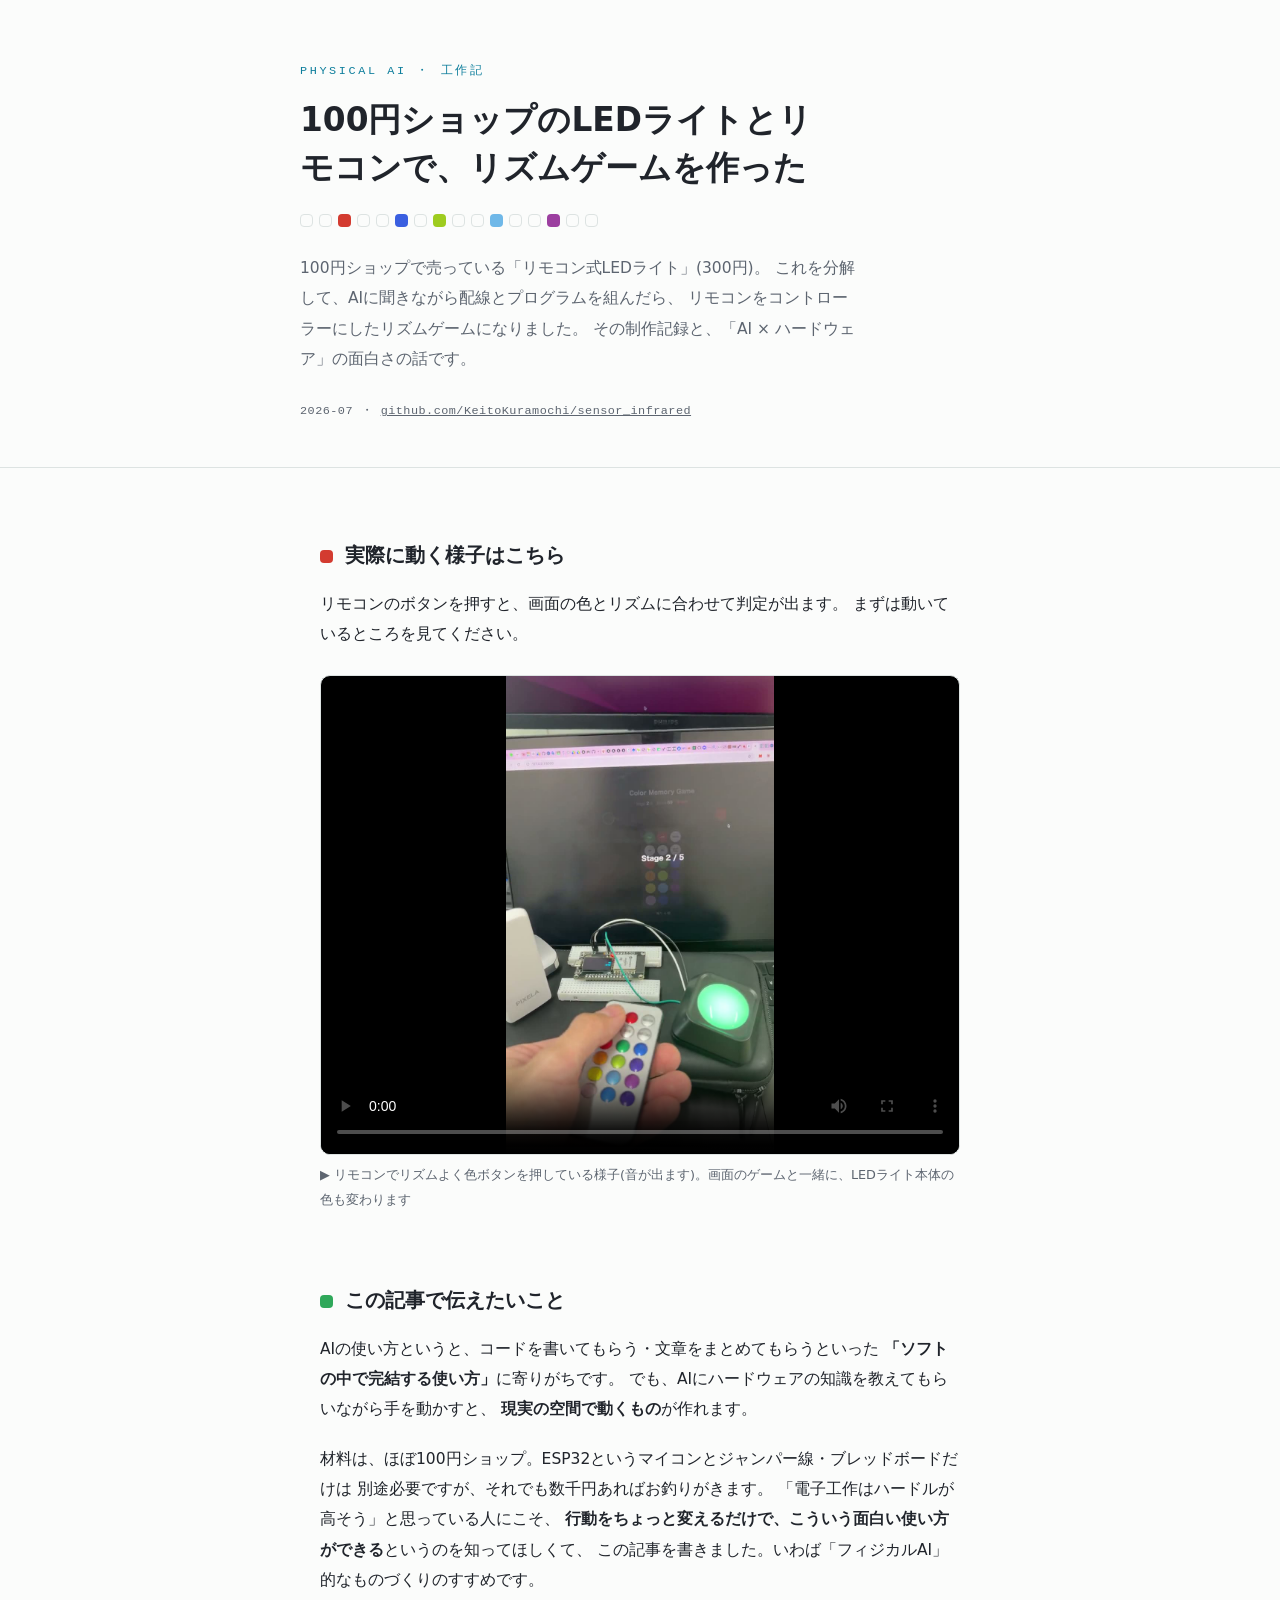
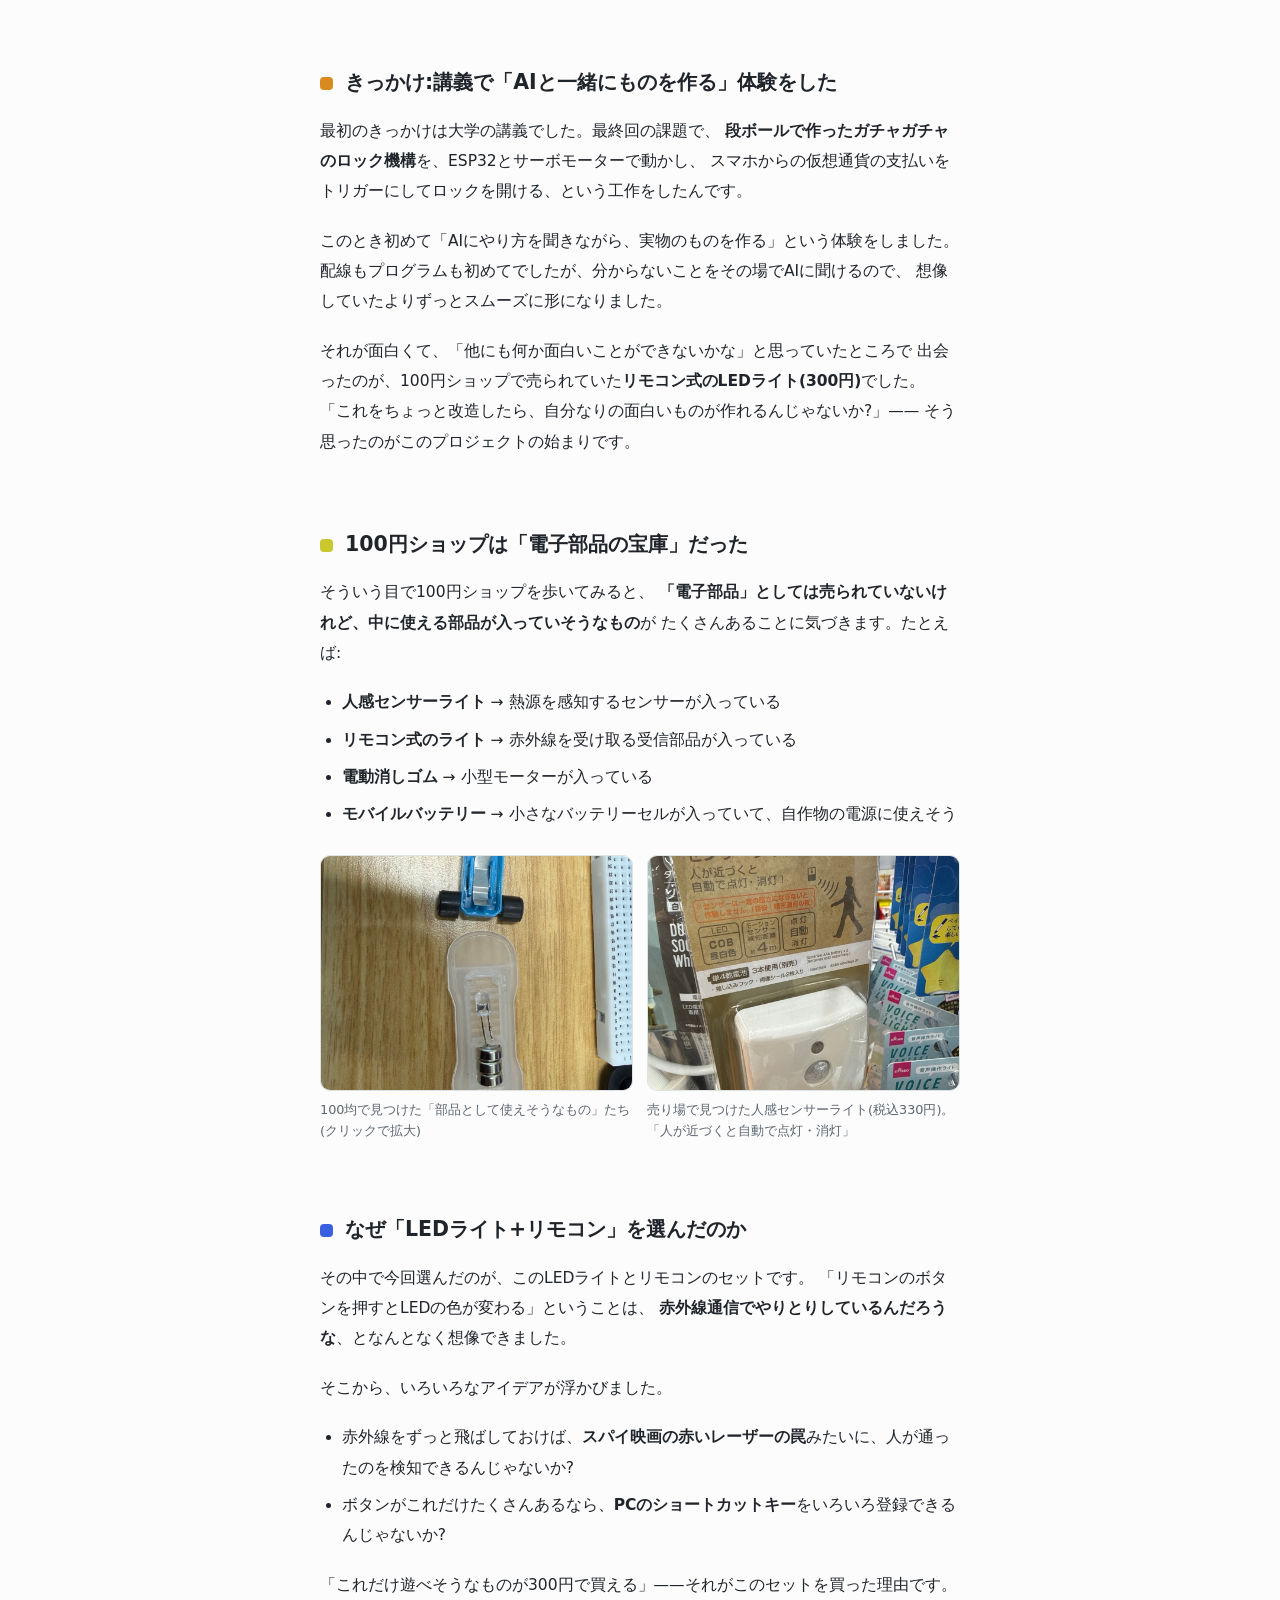
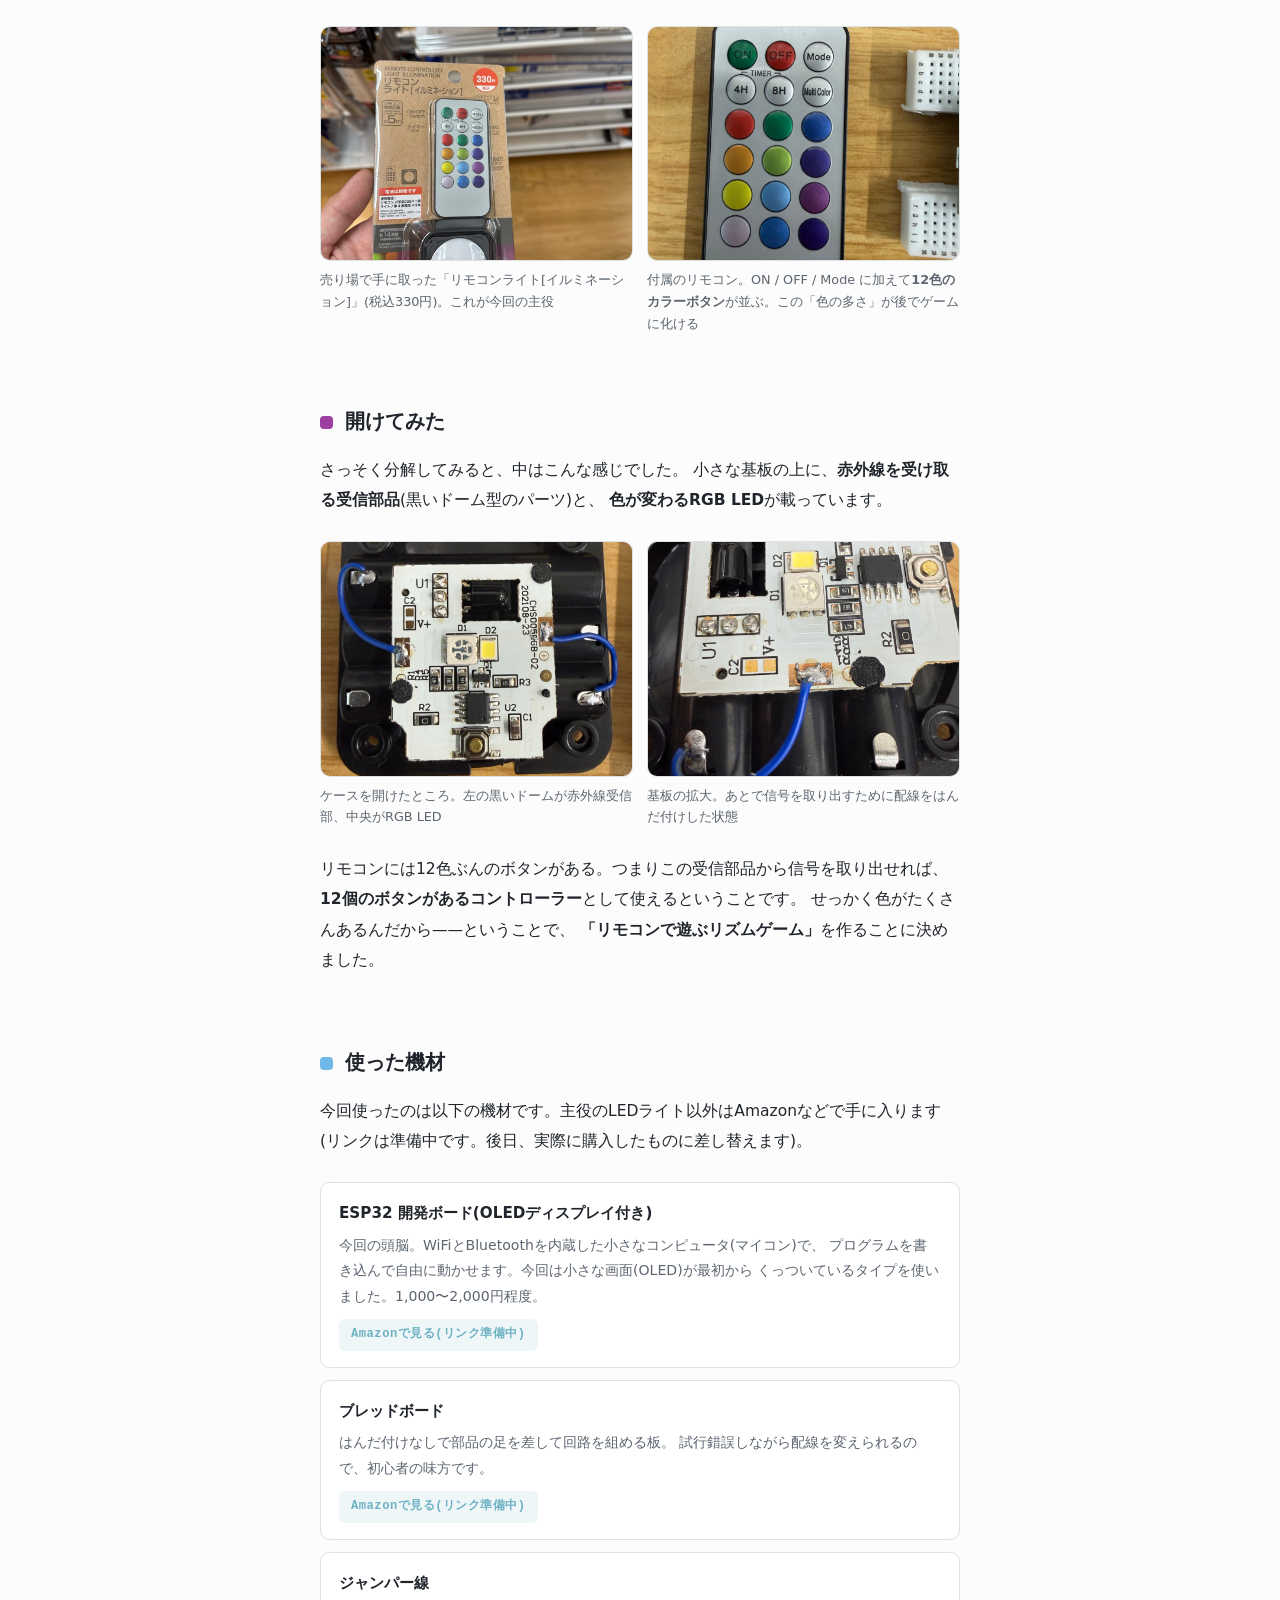
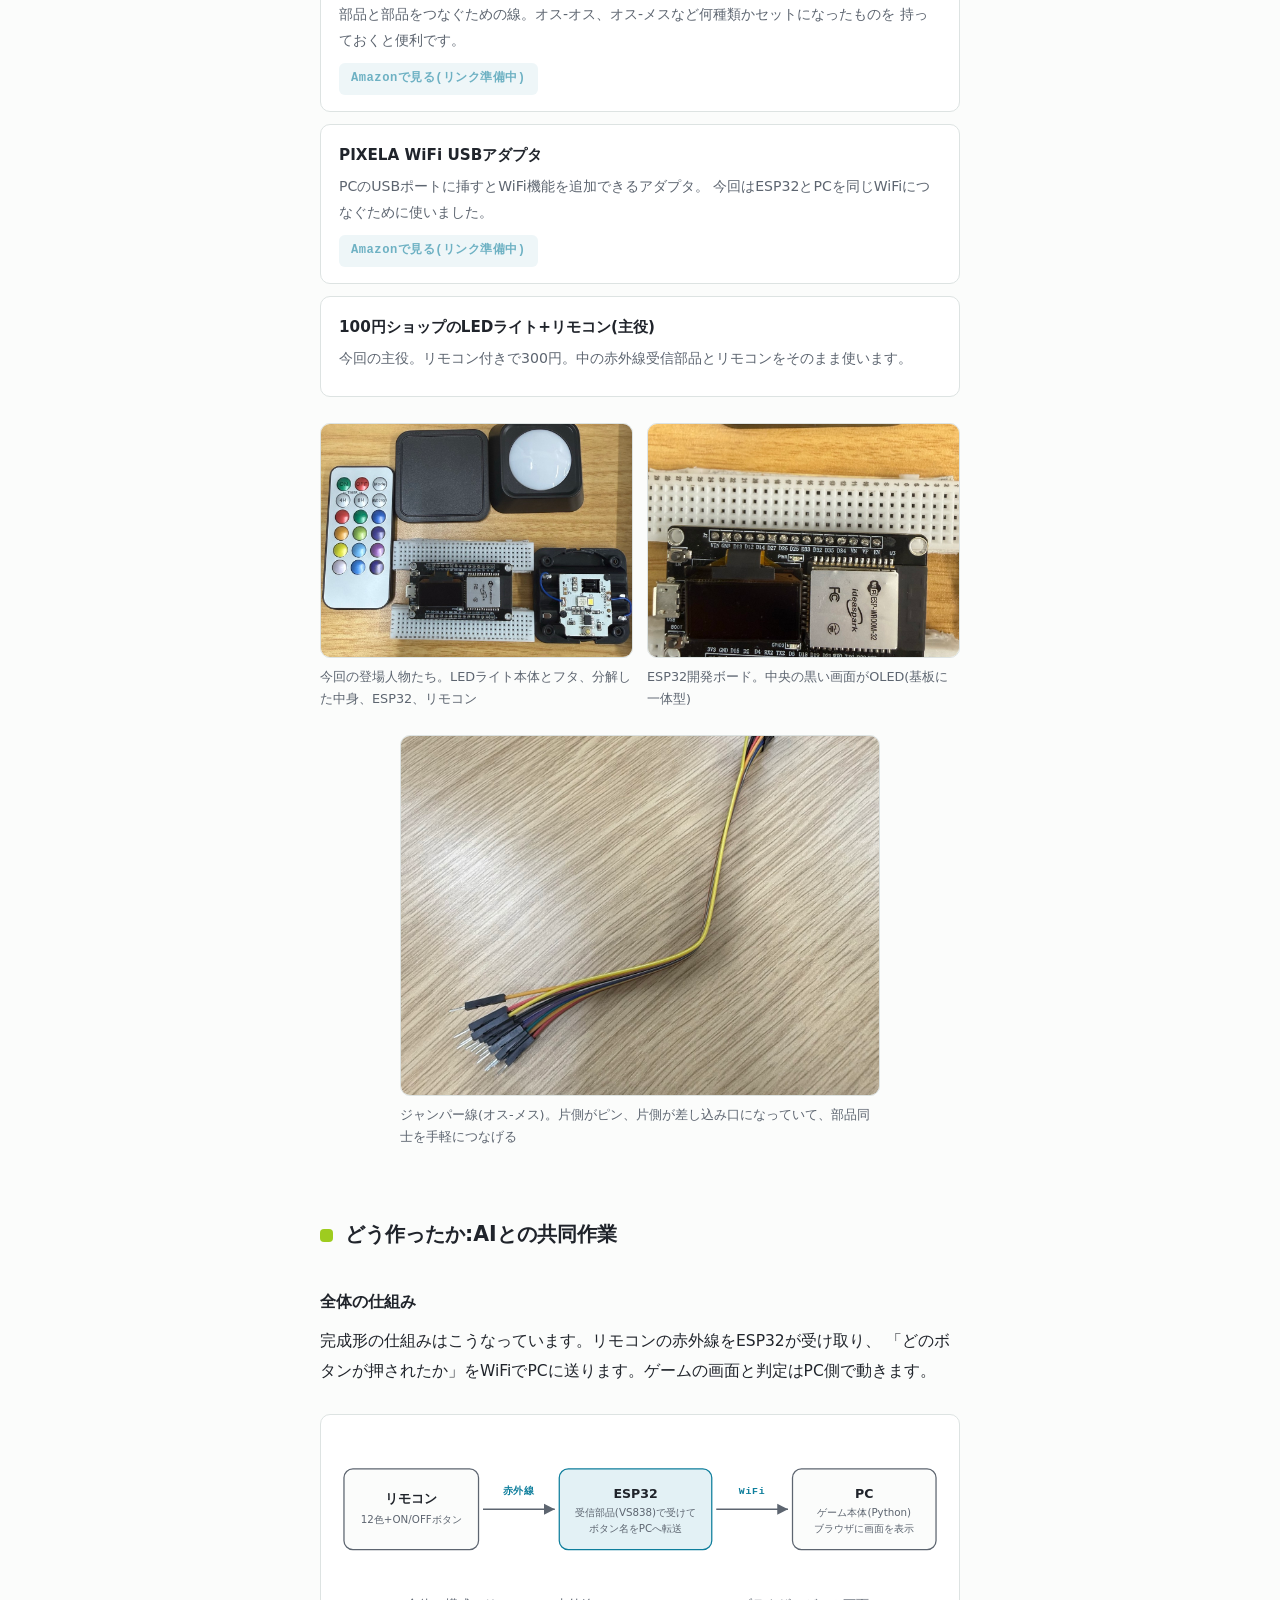
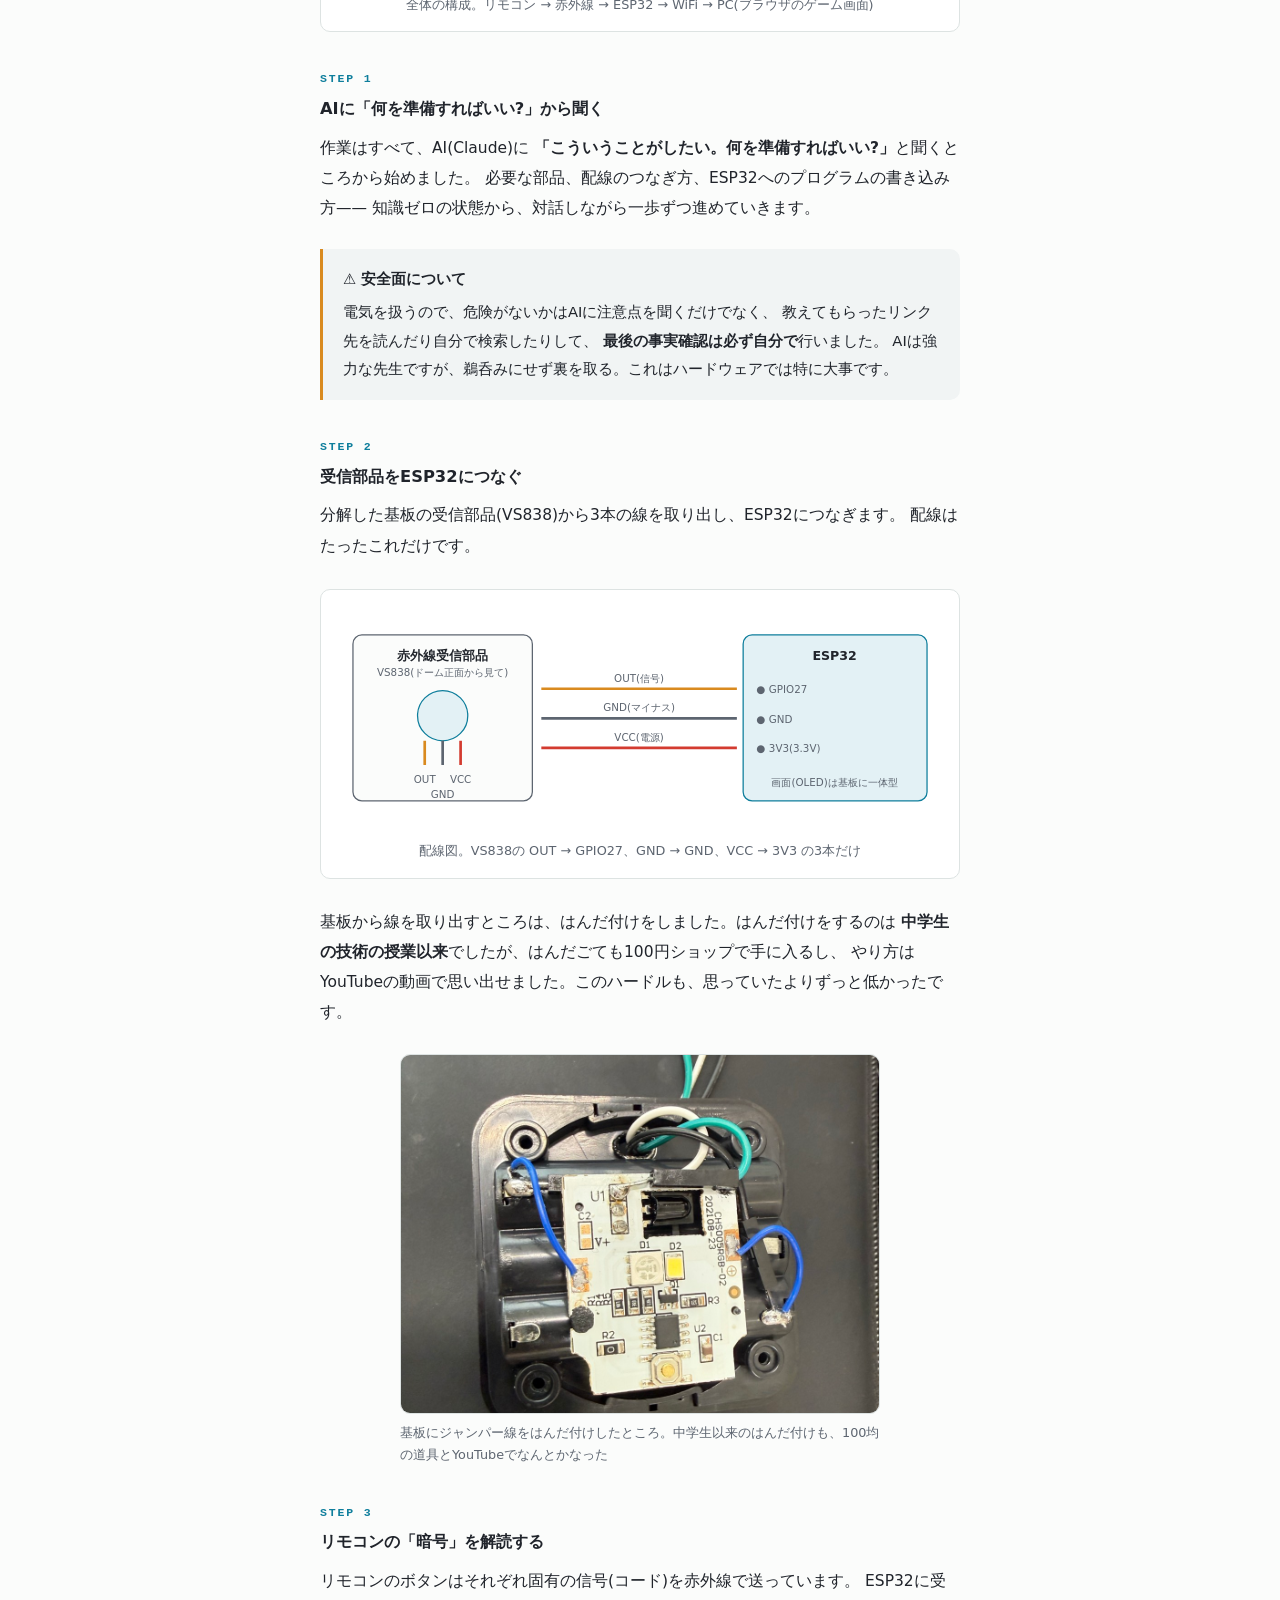
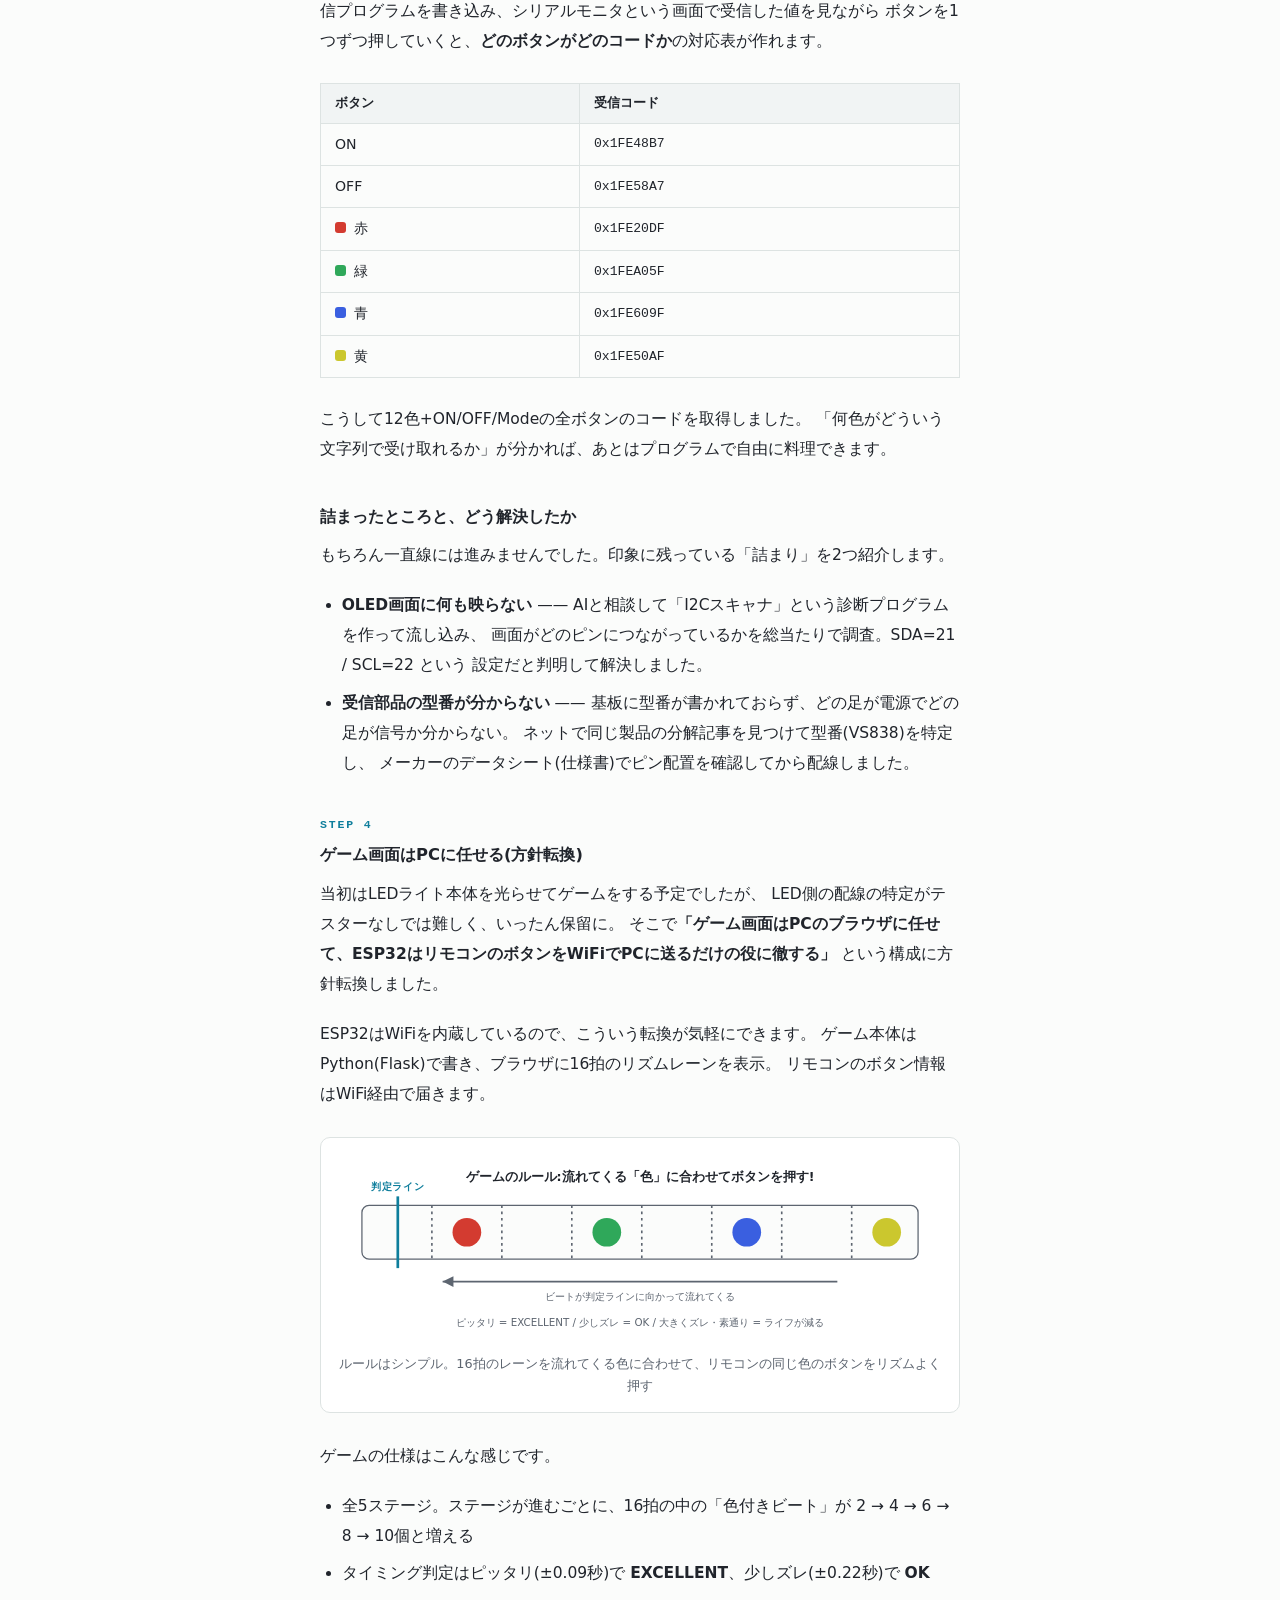
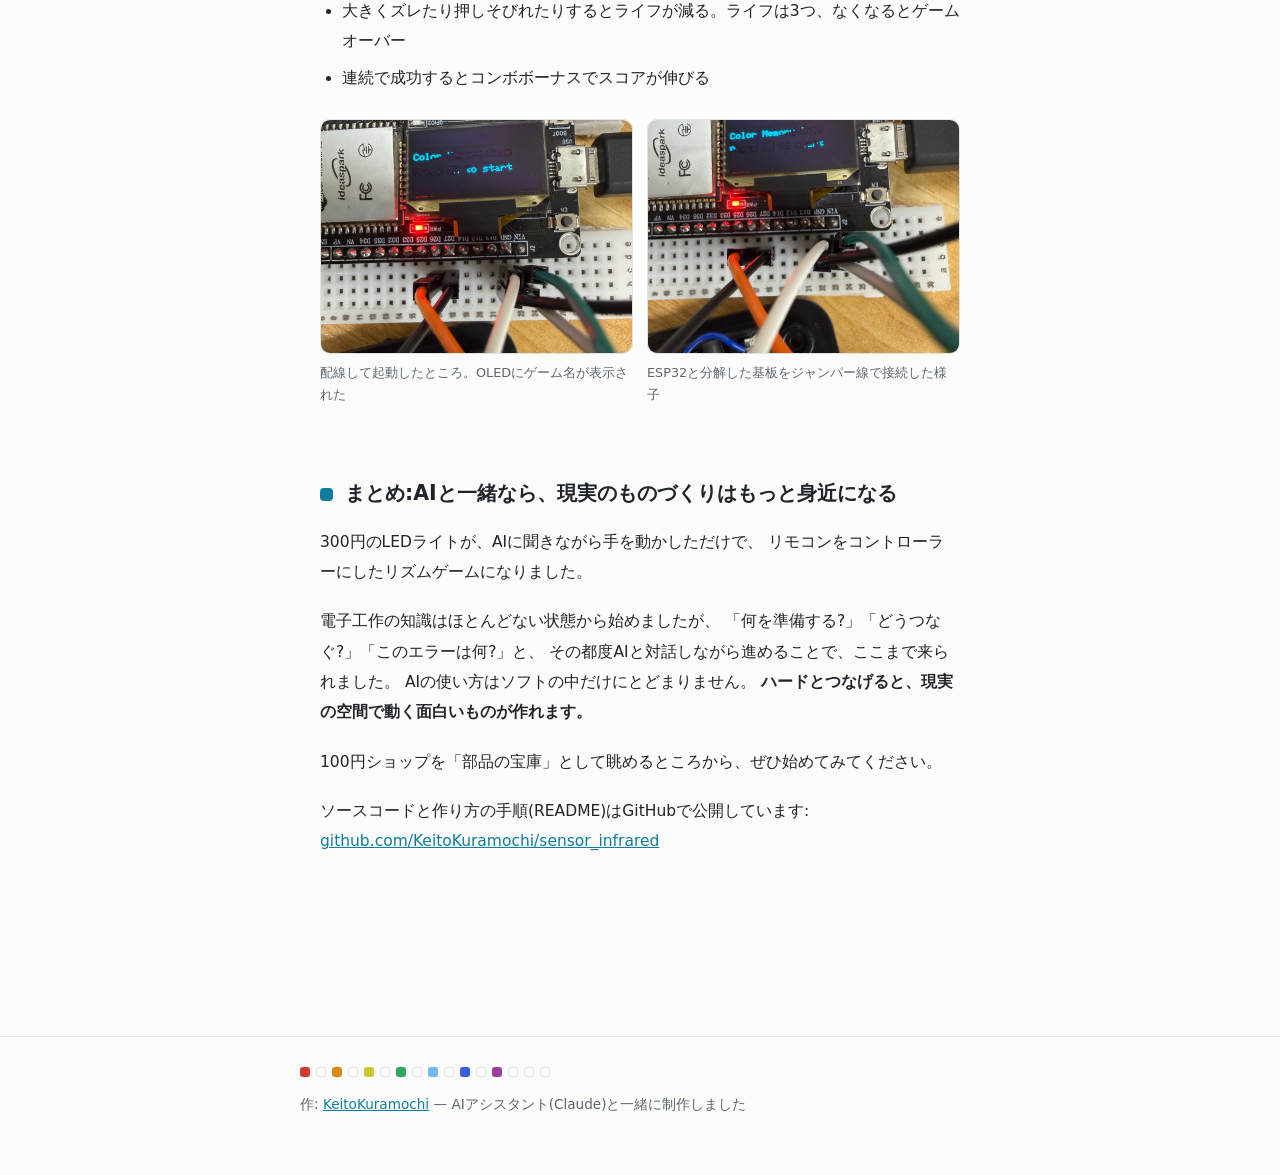
==== commit 09b1c0e2: "Replace last photo placeholder with jumper wire photo - 機材セクションにジャンパー線(オス-メス)の写真を追加(プレースホルダ全解消) - .g" ====
--- a/site/index.html
+++ b/site/index.html
@@ -267,10 +267,11 @@
       </figure>
     </div>
 
-    <!-- 📷 追加写真プレースホルダ: ジャンパー線などの機材写真 -->
-    <figure class="photo-placeholder standalone">
-      <div class="frame">📷 ここに「ジャンパー線などの機材」の写真が入ります</div>
-      <figcaption>ジャンパー線・ブレッドボードなどの機材(写真は後日追加予定)</figcaption>
+    <figure class="photo compact">
+      <a class="zoom" href="images/jumper-wires.jpg" target="_blank" rel="noopener">
+        <img src="images/jumper-wires.jpg" alt="カラフルなジャンパー線(オス-メス)の束" loading="lazy">
+      </a>
+      <figcaption>ジャンパー線(オス-メス)。片側がピン、片側が差し込み口になっていて、部品同士を手軽につなげる</figcaption>
     </figure>
   </section>
 
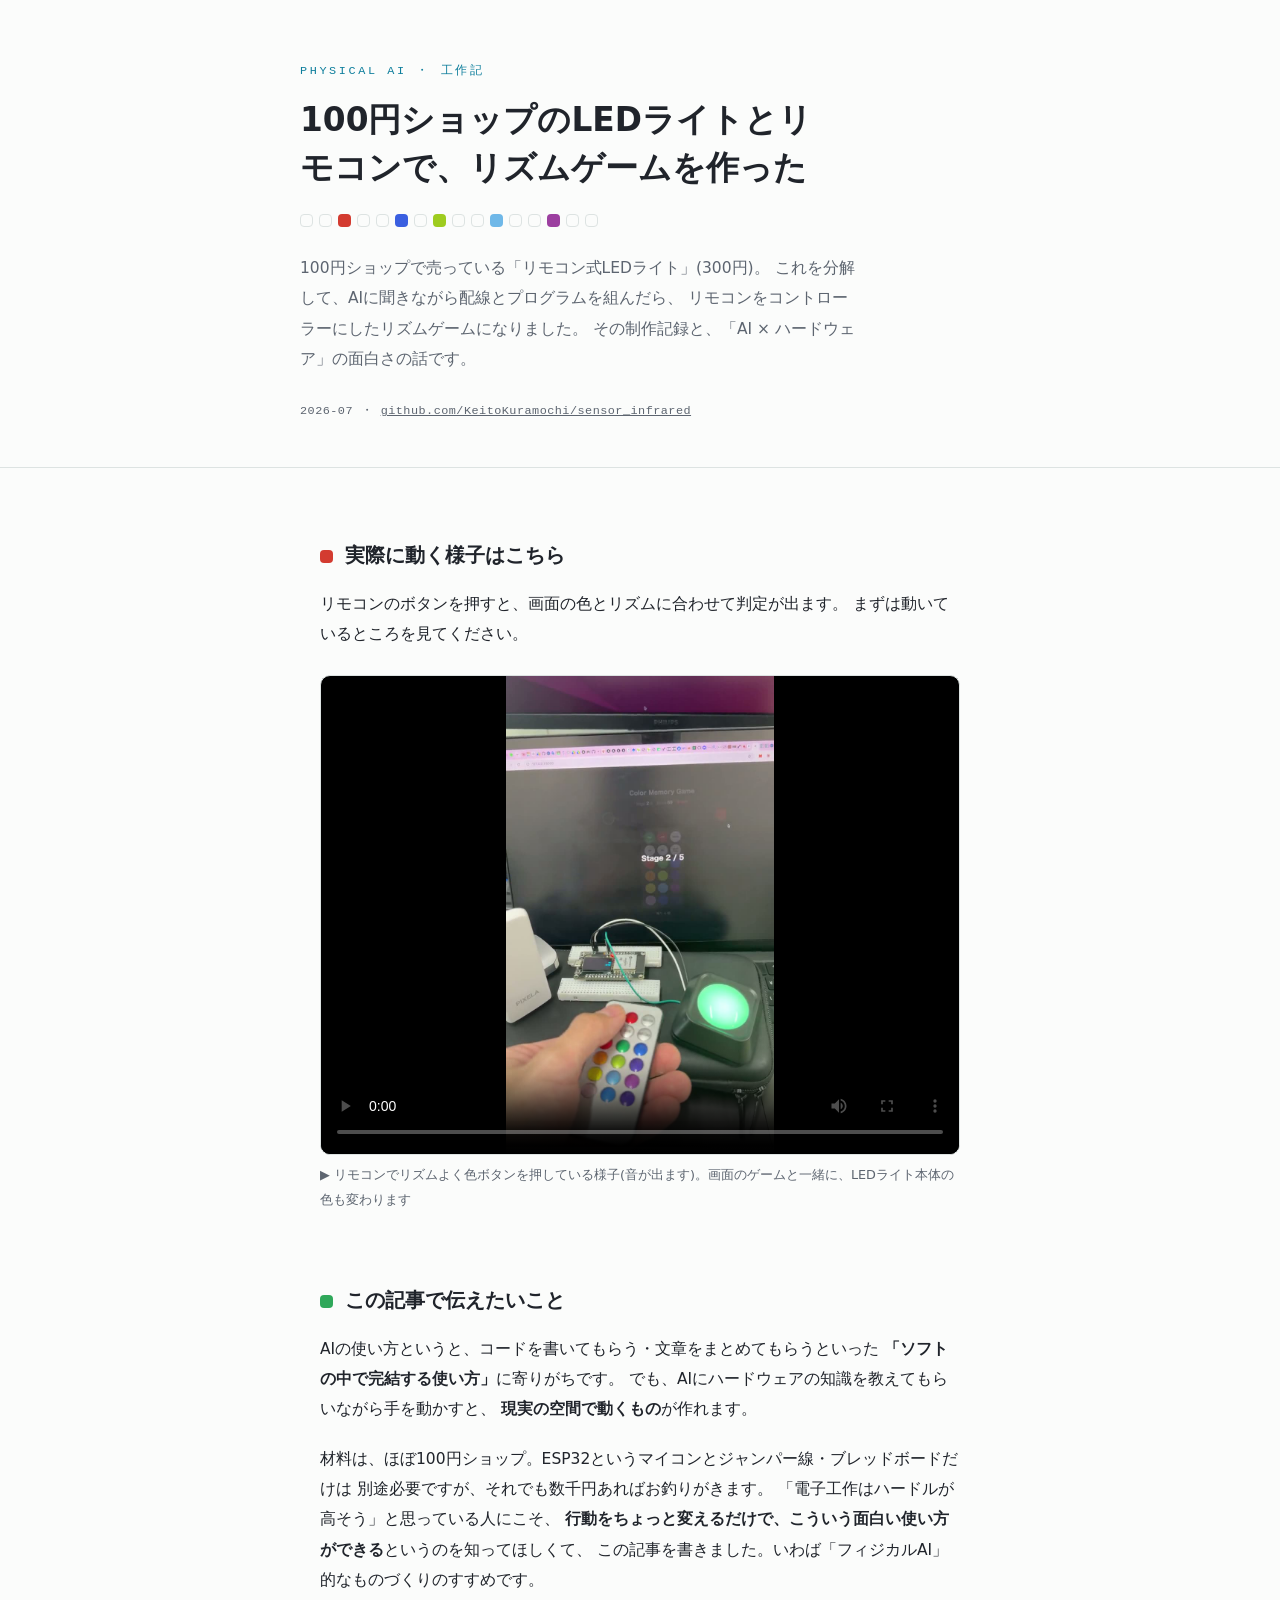
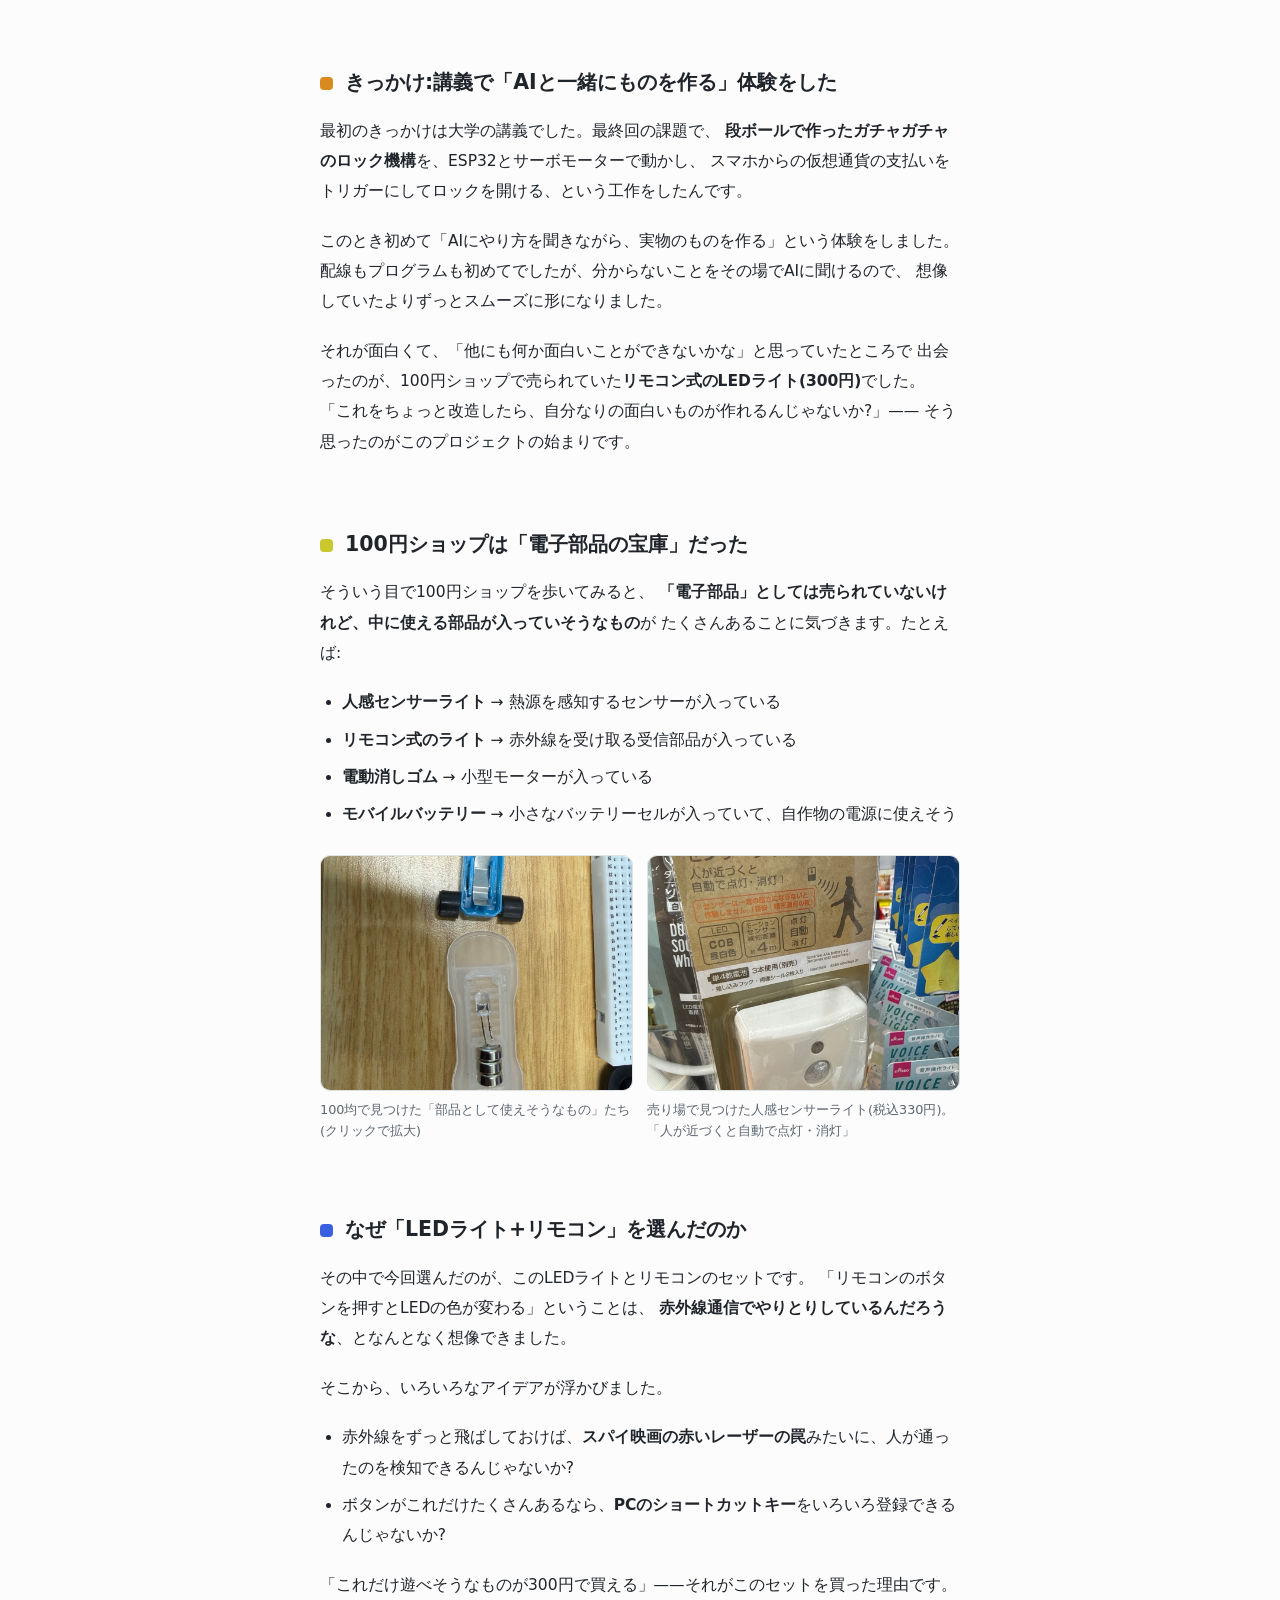
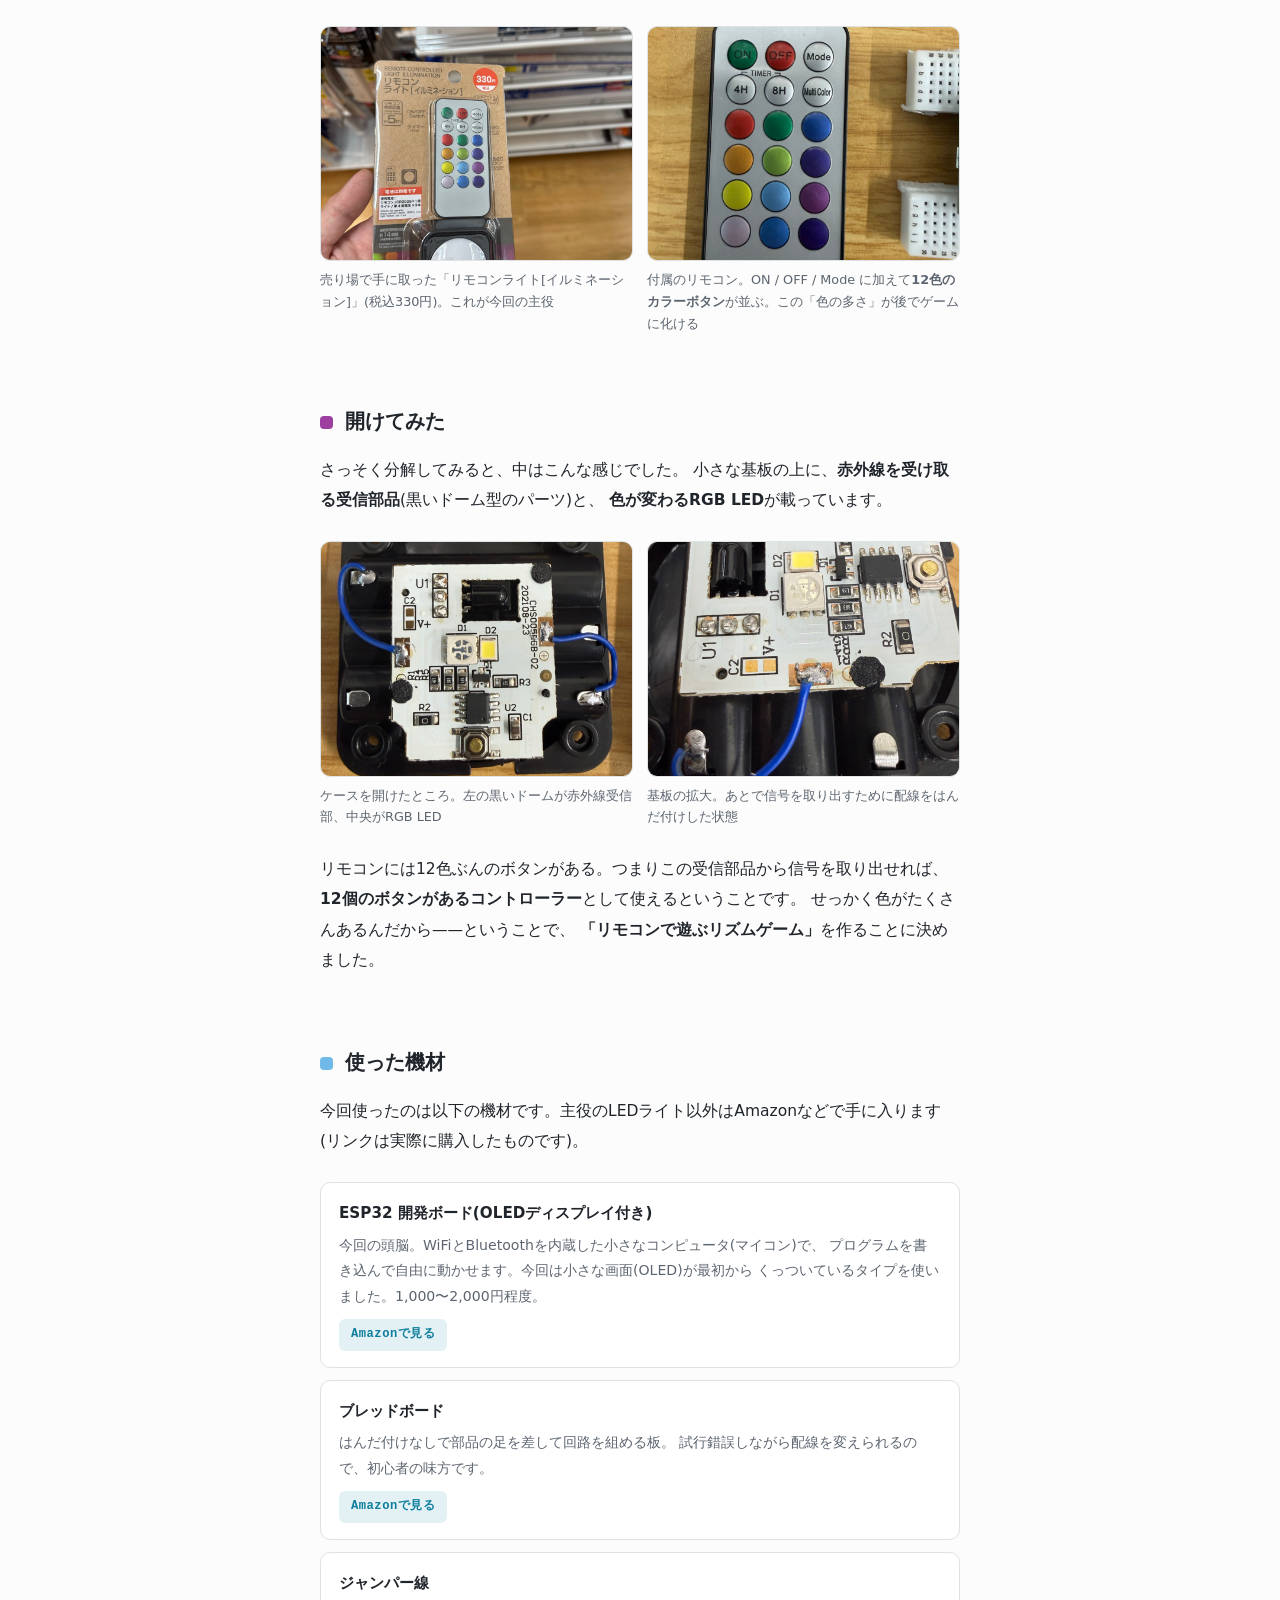
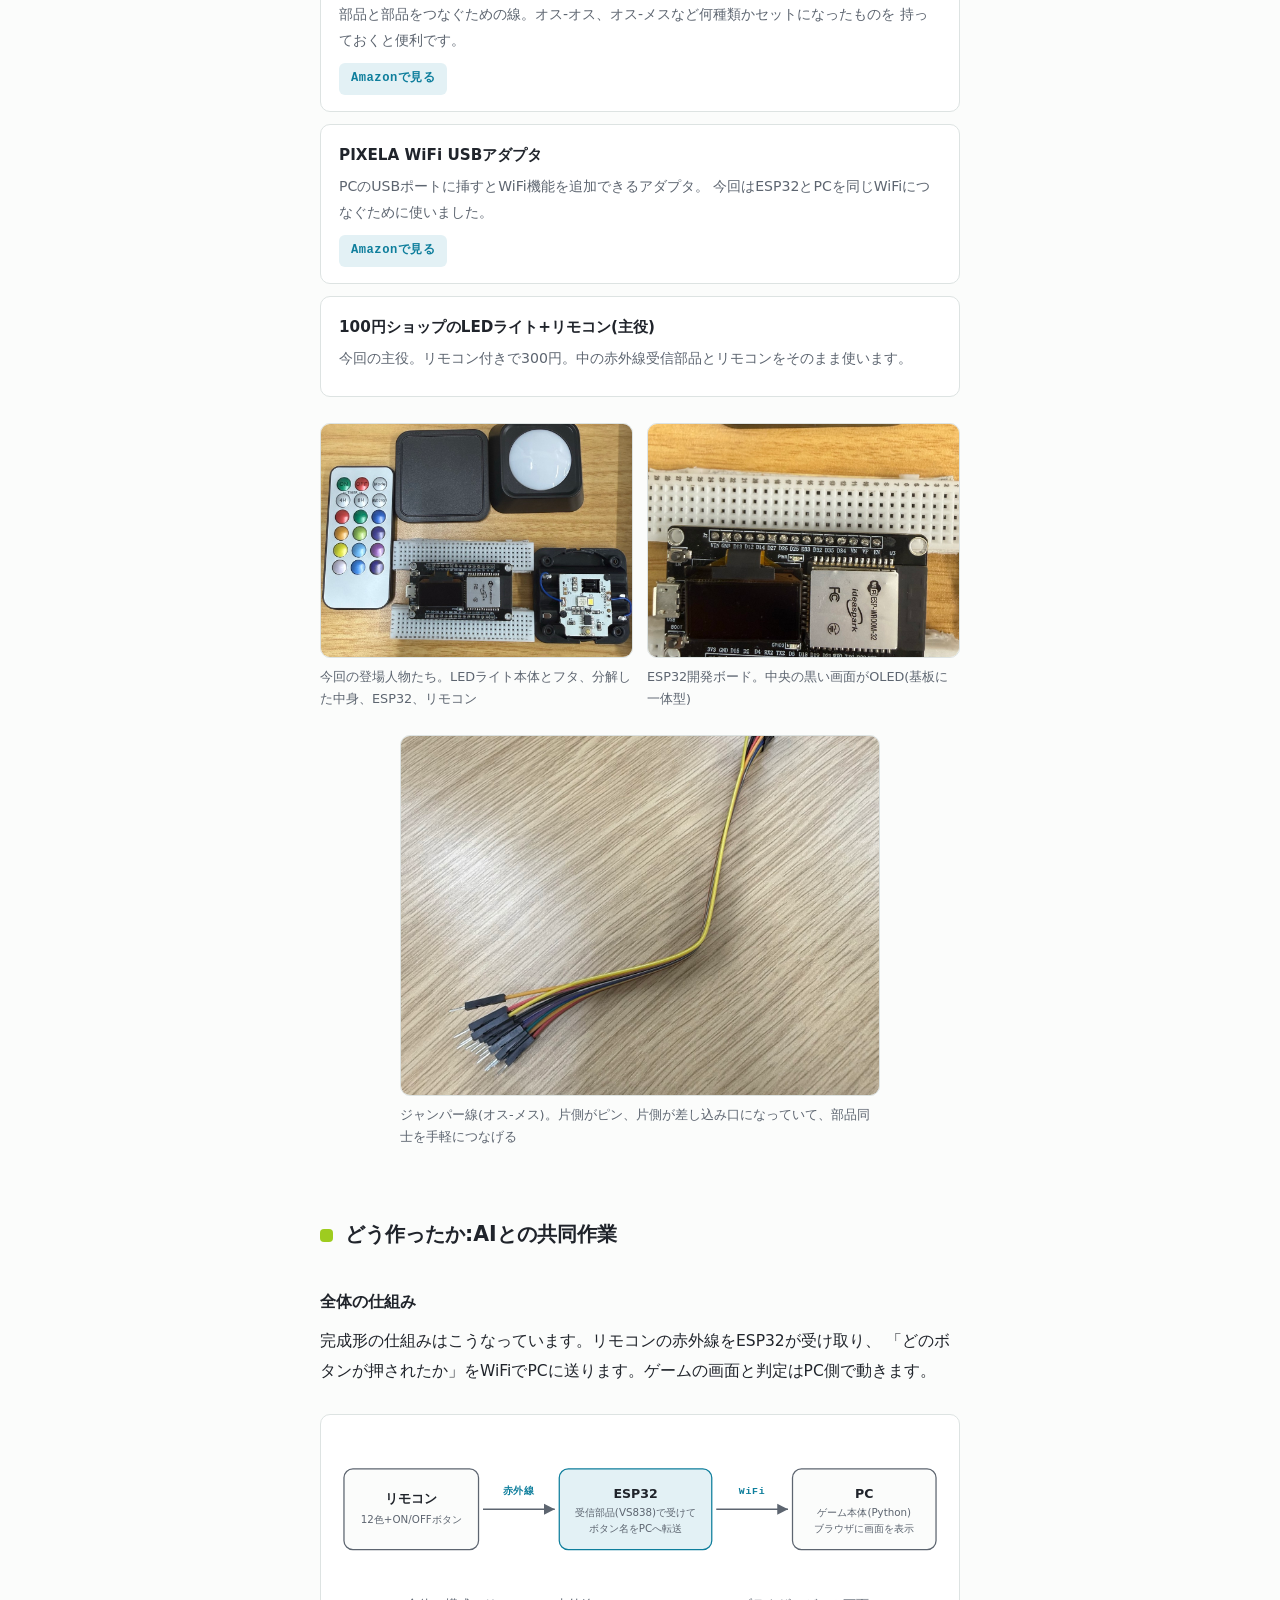
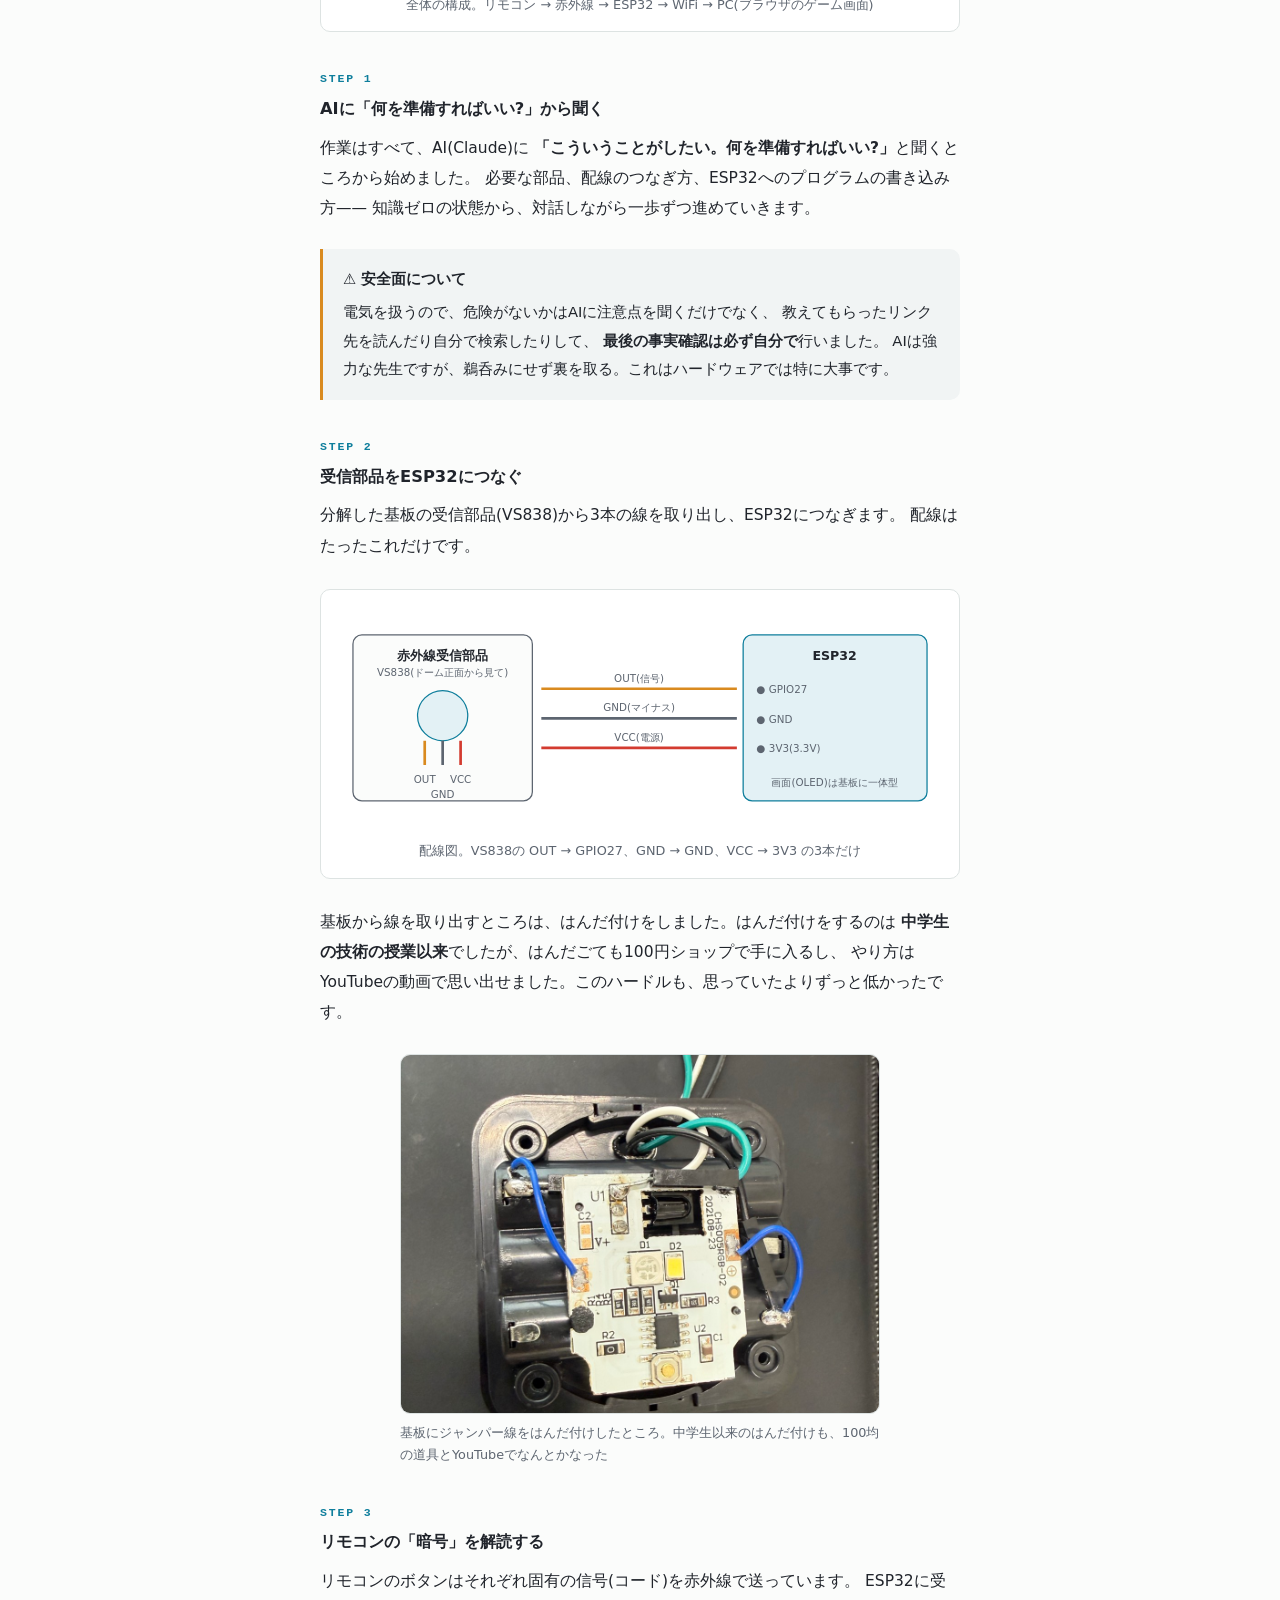
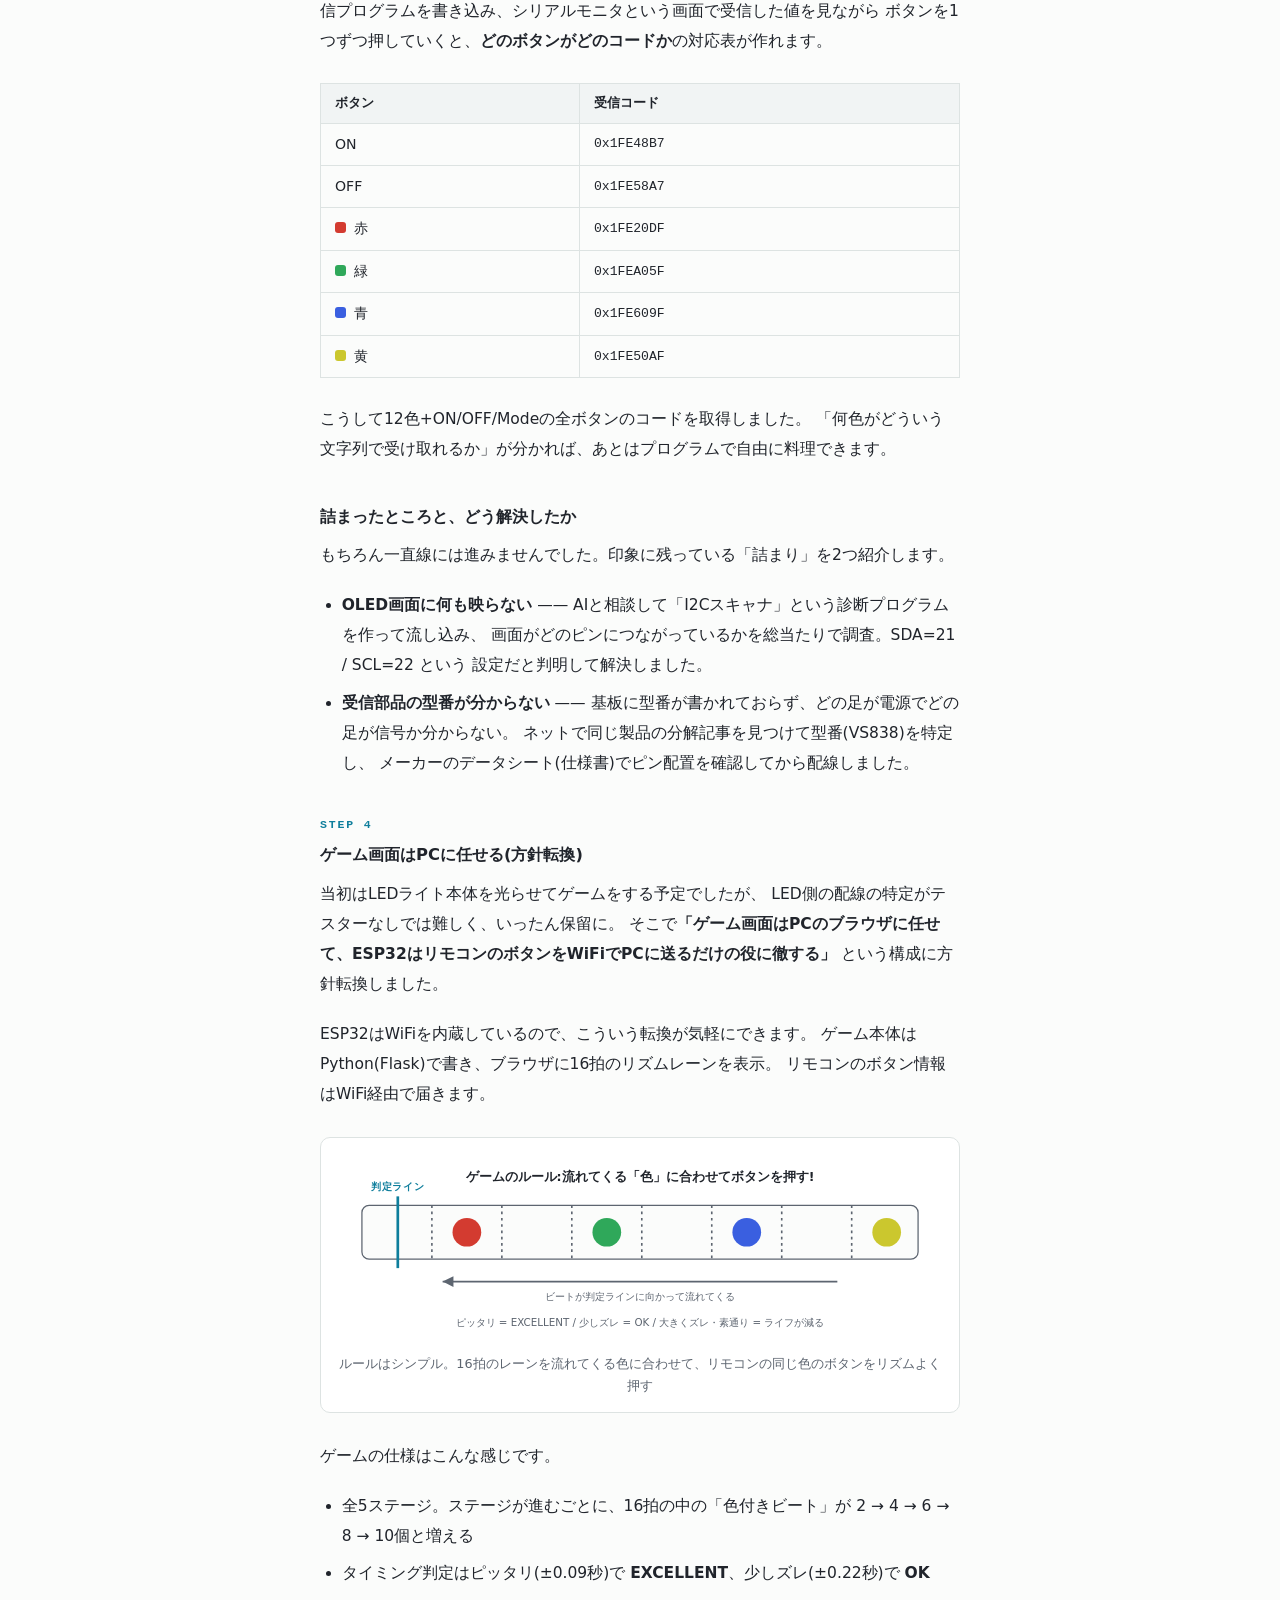
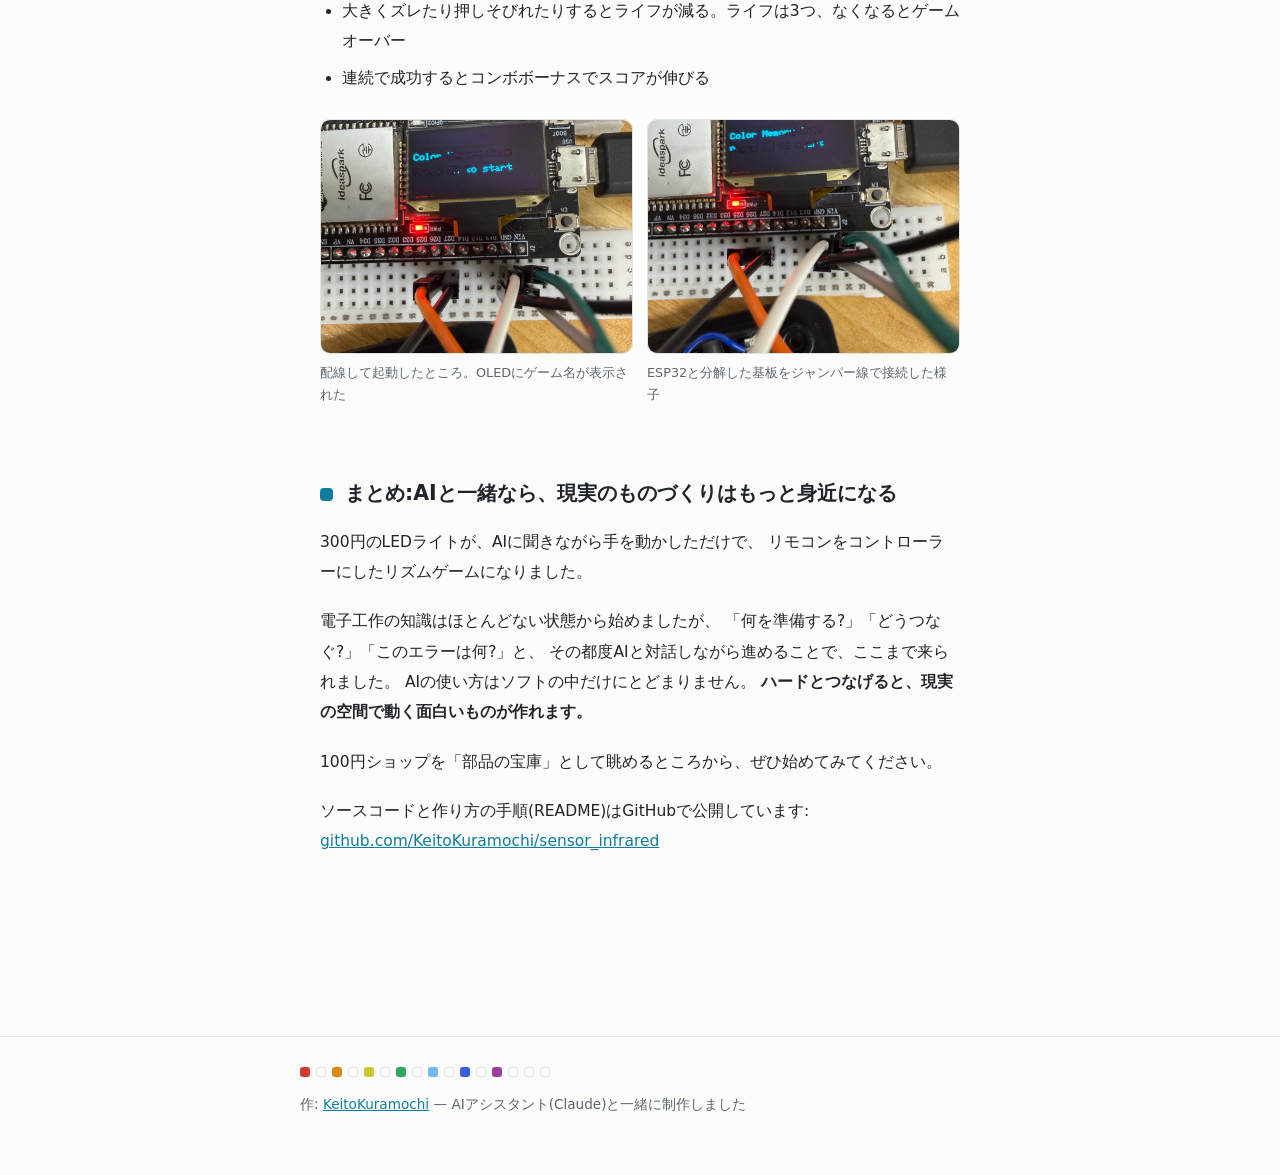
==== commit db8faad1: "Fill in Amazon links for the gear list - ESP32/ブレッドボード/ジャンパー線/PIXELA WiFi USB の4カ所に実際の購入リンクを設定 - 「リン" ====
--- a/site/index.html
+++ b/site/index.html
@@ -203,7 +203,7 @@
     <h2>使った機材</h2>
     <p>
       今回使ったのは以下の機材です。主役のLEDライト以外はAmazonなどで手に入ります
-      (リンクは準備中です。後日、実際に購入したものに差し替えます)。
+      (リンクは実際に購入したものです)。
     </p>
 
     <div class="gear-list">
@@ -214,7 +214,7 @@
           プログラムを書き込んで自由に動かせます。今回は小さな画面(OLED)が最初から
           くっついているタイプを使いました。1,000〜2,000円程度。
         </p>
-        <a class="buy-link pending" href="#">Amazonで見る(リンク準備中)</a>
+        <a class="buy-link" href="https://amzn.asia/d/0ftvq189" target="_blank" rel="noopener">Amazonで見る</a>
       </div>
 
       <div class="gear-card">
@@ -223,7 +223,7 @@
           はんだ付けなしで部品の足を差して回路を組める板。
           試行錯誤しながら配線を変えられるので、初心者の味方です。
         </p>
-        <a class="buy-link pending" href="#">Amazonで見る(リンク準備中)</a>
+        <a class="buy-link" href="https://amzn.asia/d/01HwcUnX" target="_blank" rel="noopener">Amazonで見る</a>
       </div>
 
       <div class="gear-card">
@@ -232,7 +232,7 @@
           部品と部品をつなぐための線。オス-オス、オス-メスなど何種類かセットになったものを
           持っておくと便利です。
         </p>
-        <a class="buy-link pending" href="#">Amazonで見る(リンク準備中)</a>
+        <a class="buy-link" href="https://amzn.asia/d/0iTFLJoH" target="_blank" rel="noopener">Amazonで見る</a>
       </div>
 
       <div class="gear-card">
@@ -241,7 +241,7 @@
           PCのUSBポートに挿すとWiFi機能を追加できるアダプタ。
           今回はESP32とPCを同じWiFiにつなぐために使いました。
         </p>
-        <a class="buy-link pending" href="#">Amazonで見る(リンク準備中)</a>
+        <a class="buy-link" href="https://amzn.asia/d/0eUpiDKA" target="_blank" rel="noopener">Amazonで見る</a>
       </div>
 
       <div class="gear-card">
--- a/site/style.css
+++ b/site/style.css
@@ -422,11 +422,6 @@
   text-decoration: none;
 }
 
-.buy-link.pending {
-  opacity: 0.6;
-  pointer-events: none;
-}
-
 /* ---------- 補足ボックス ---------- */
 
 .note-box {
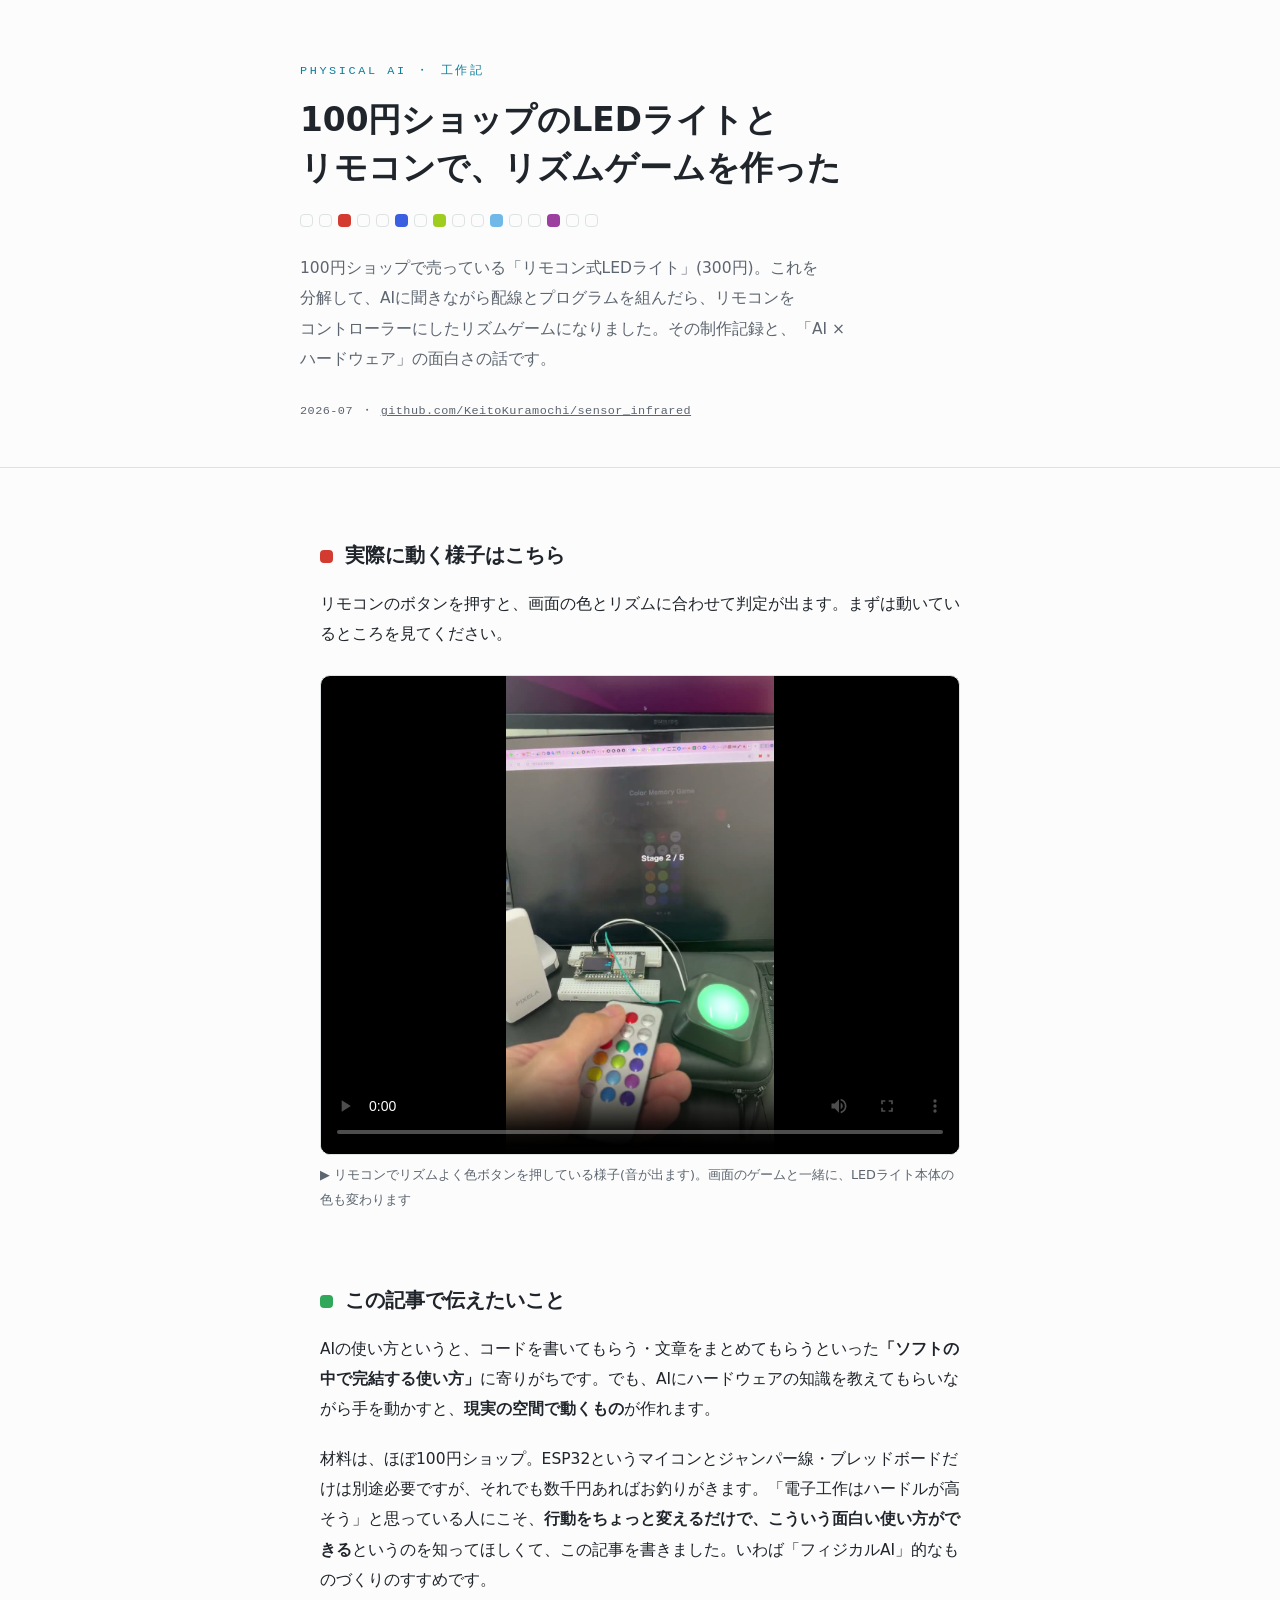
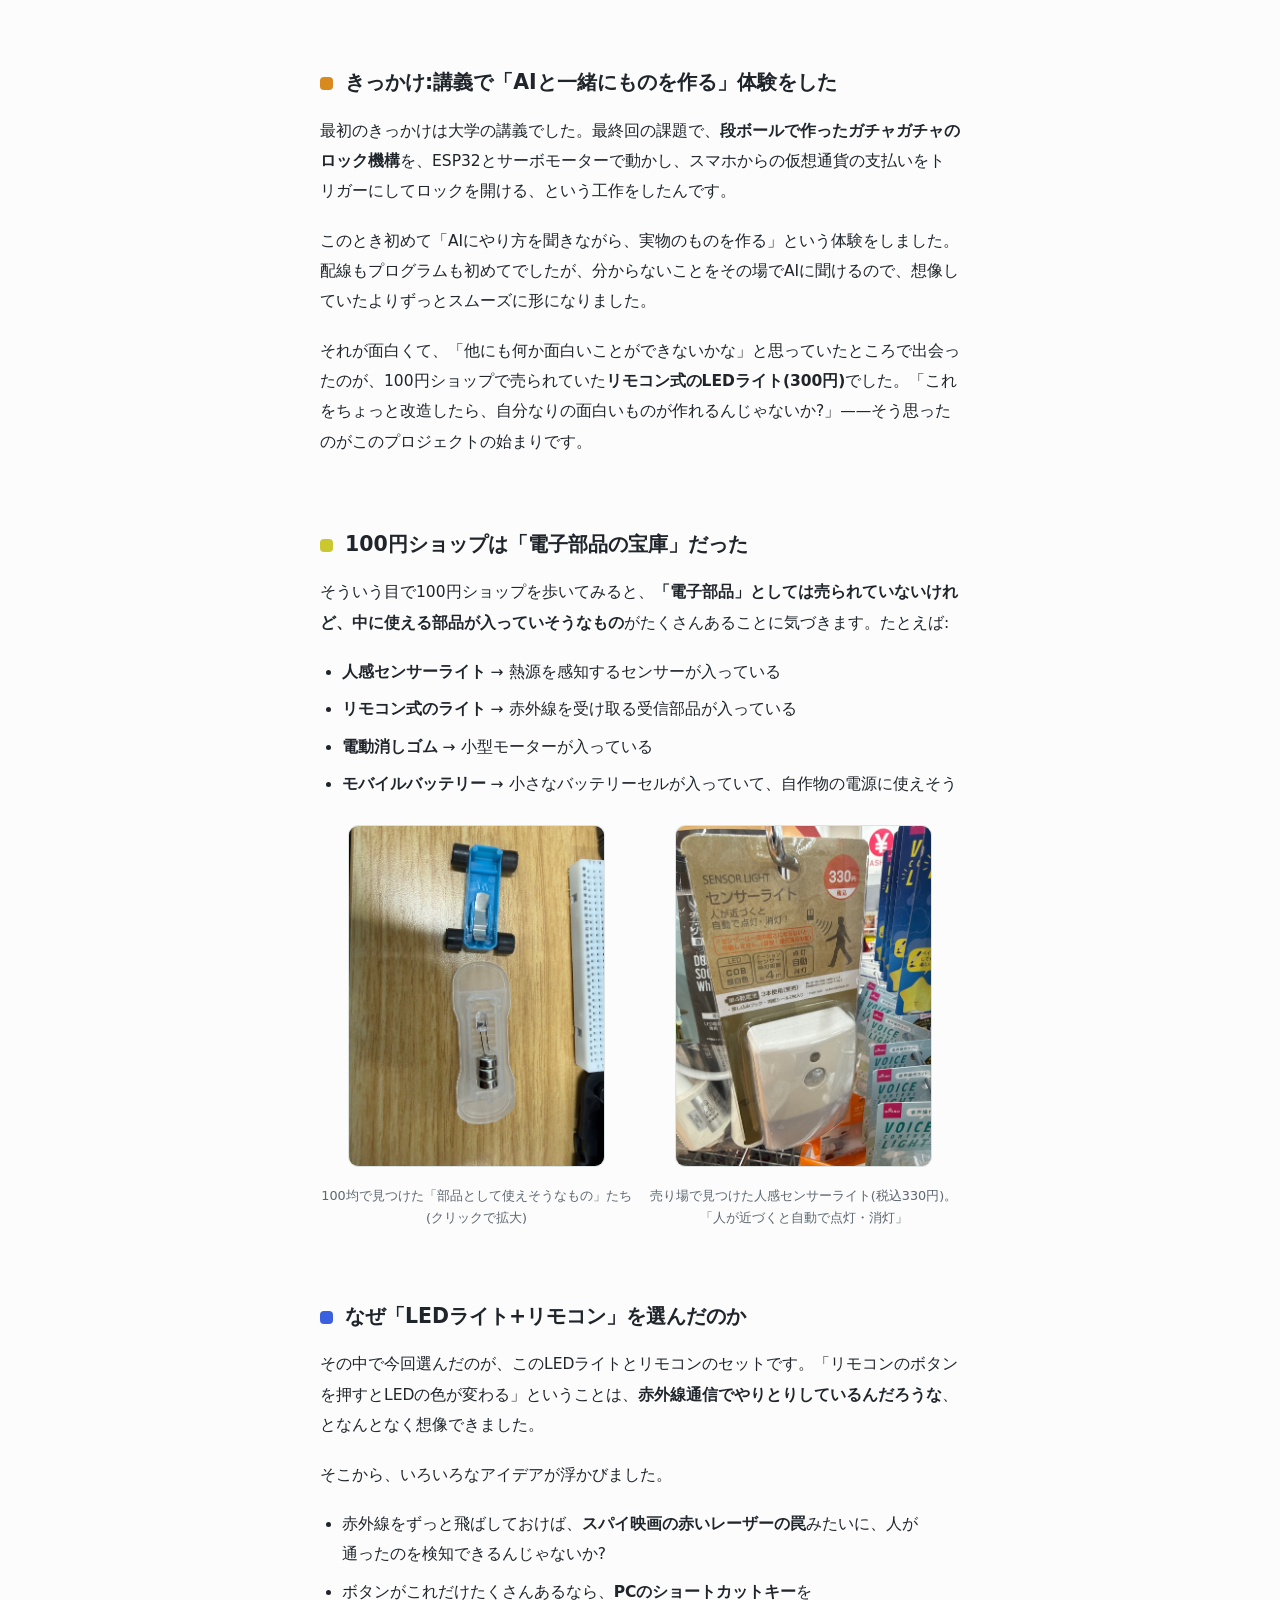
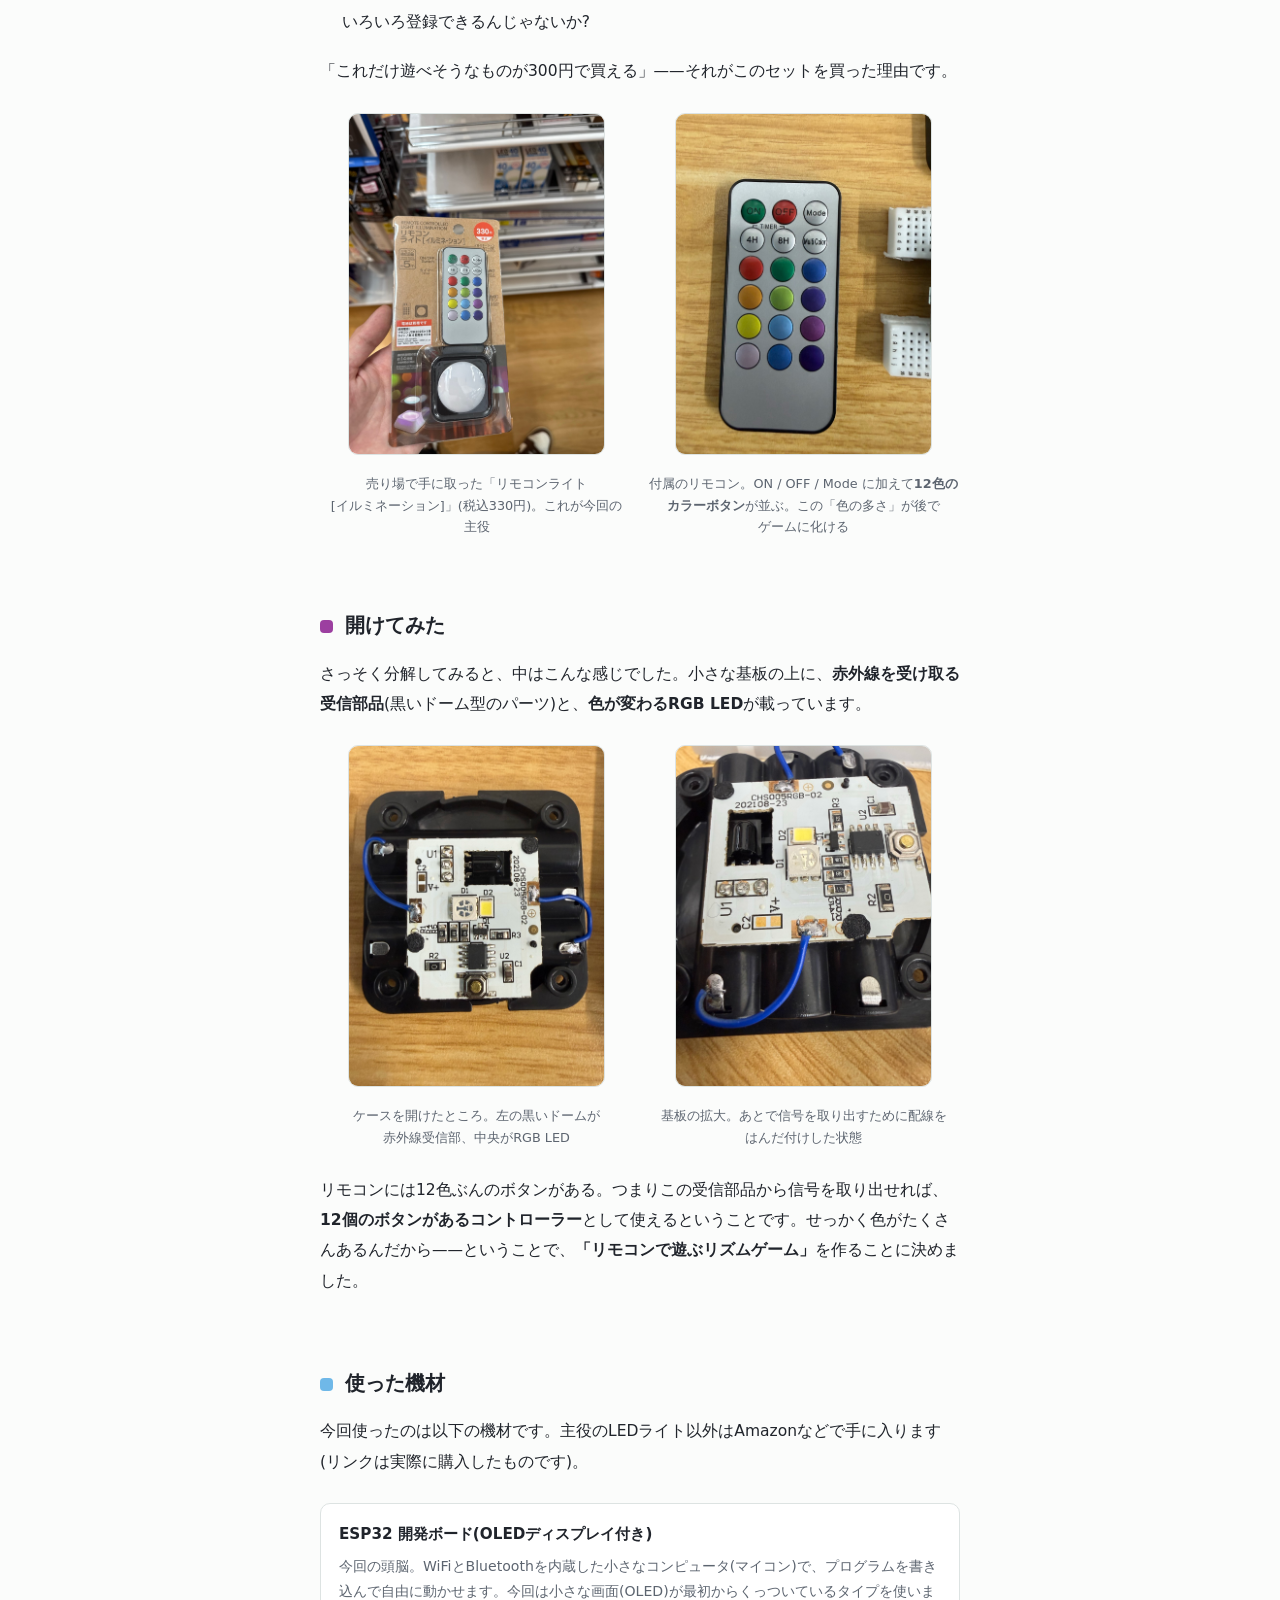
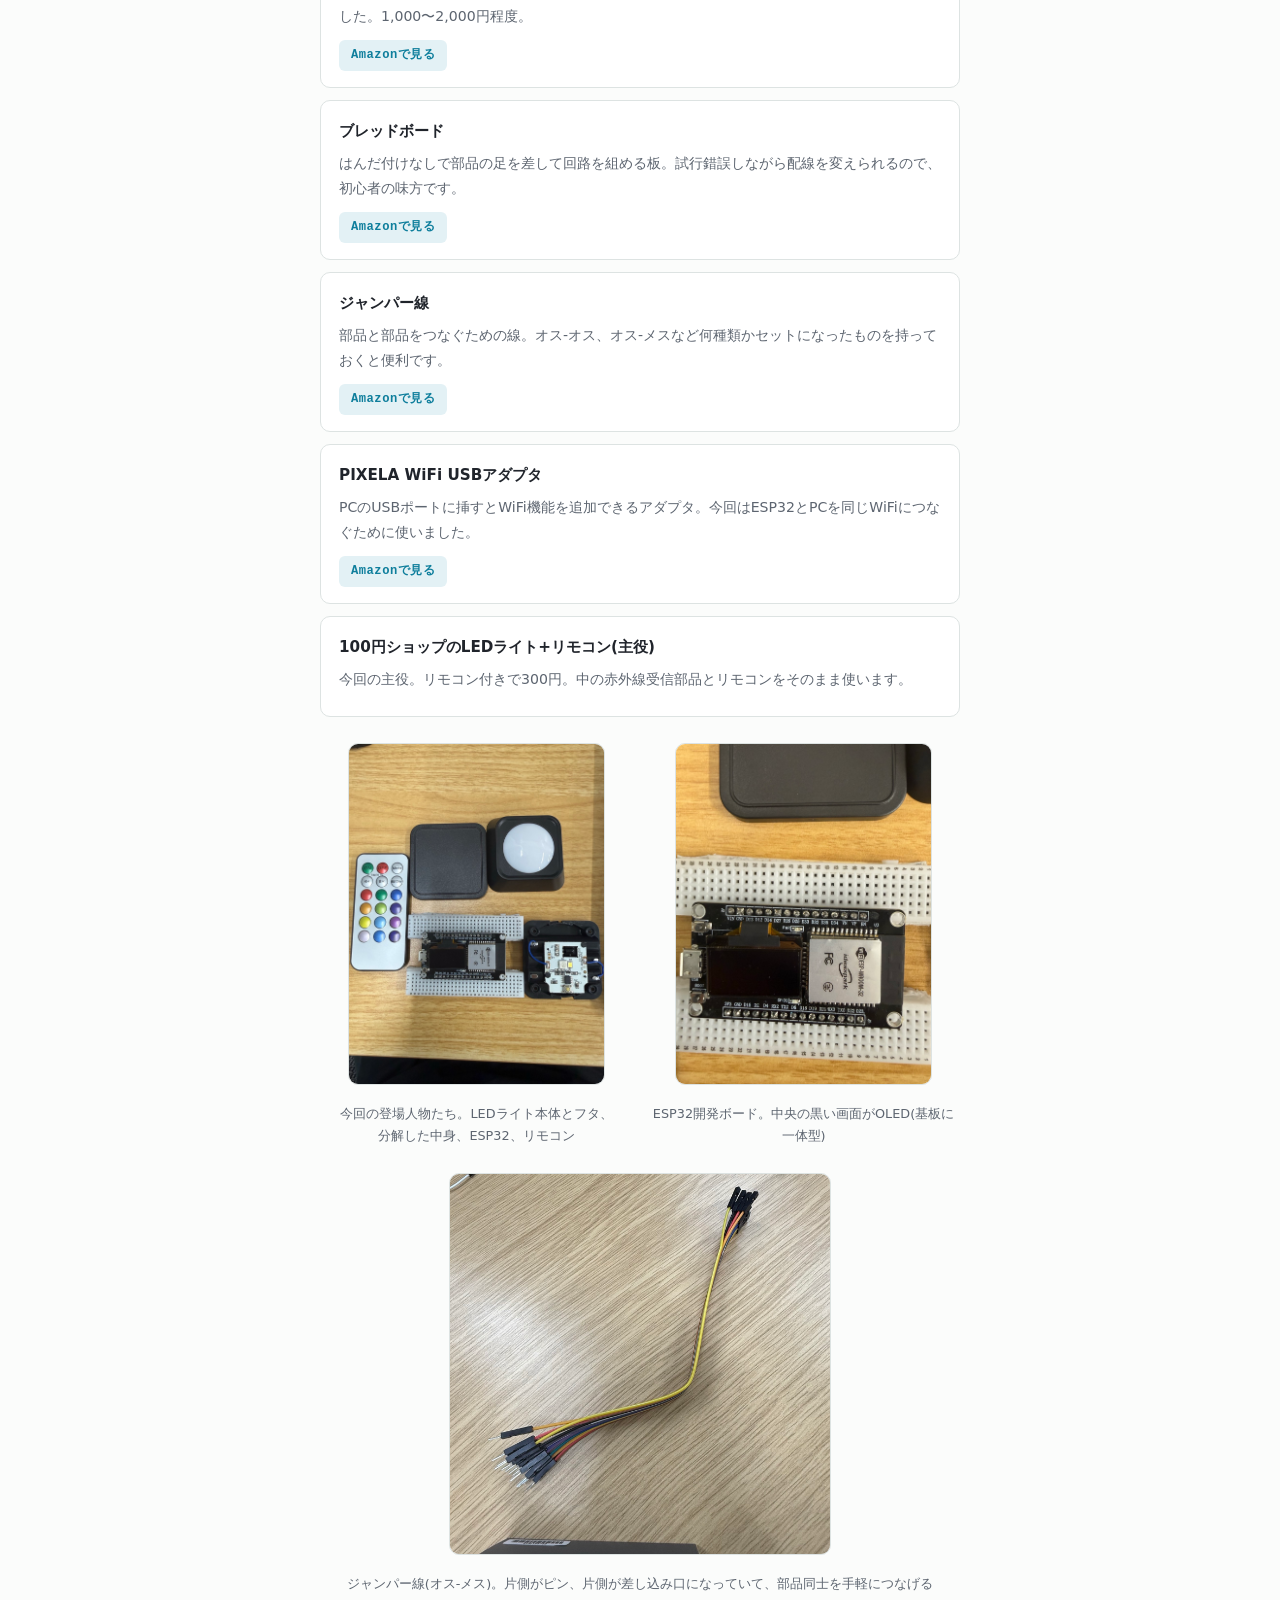
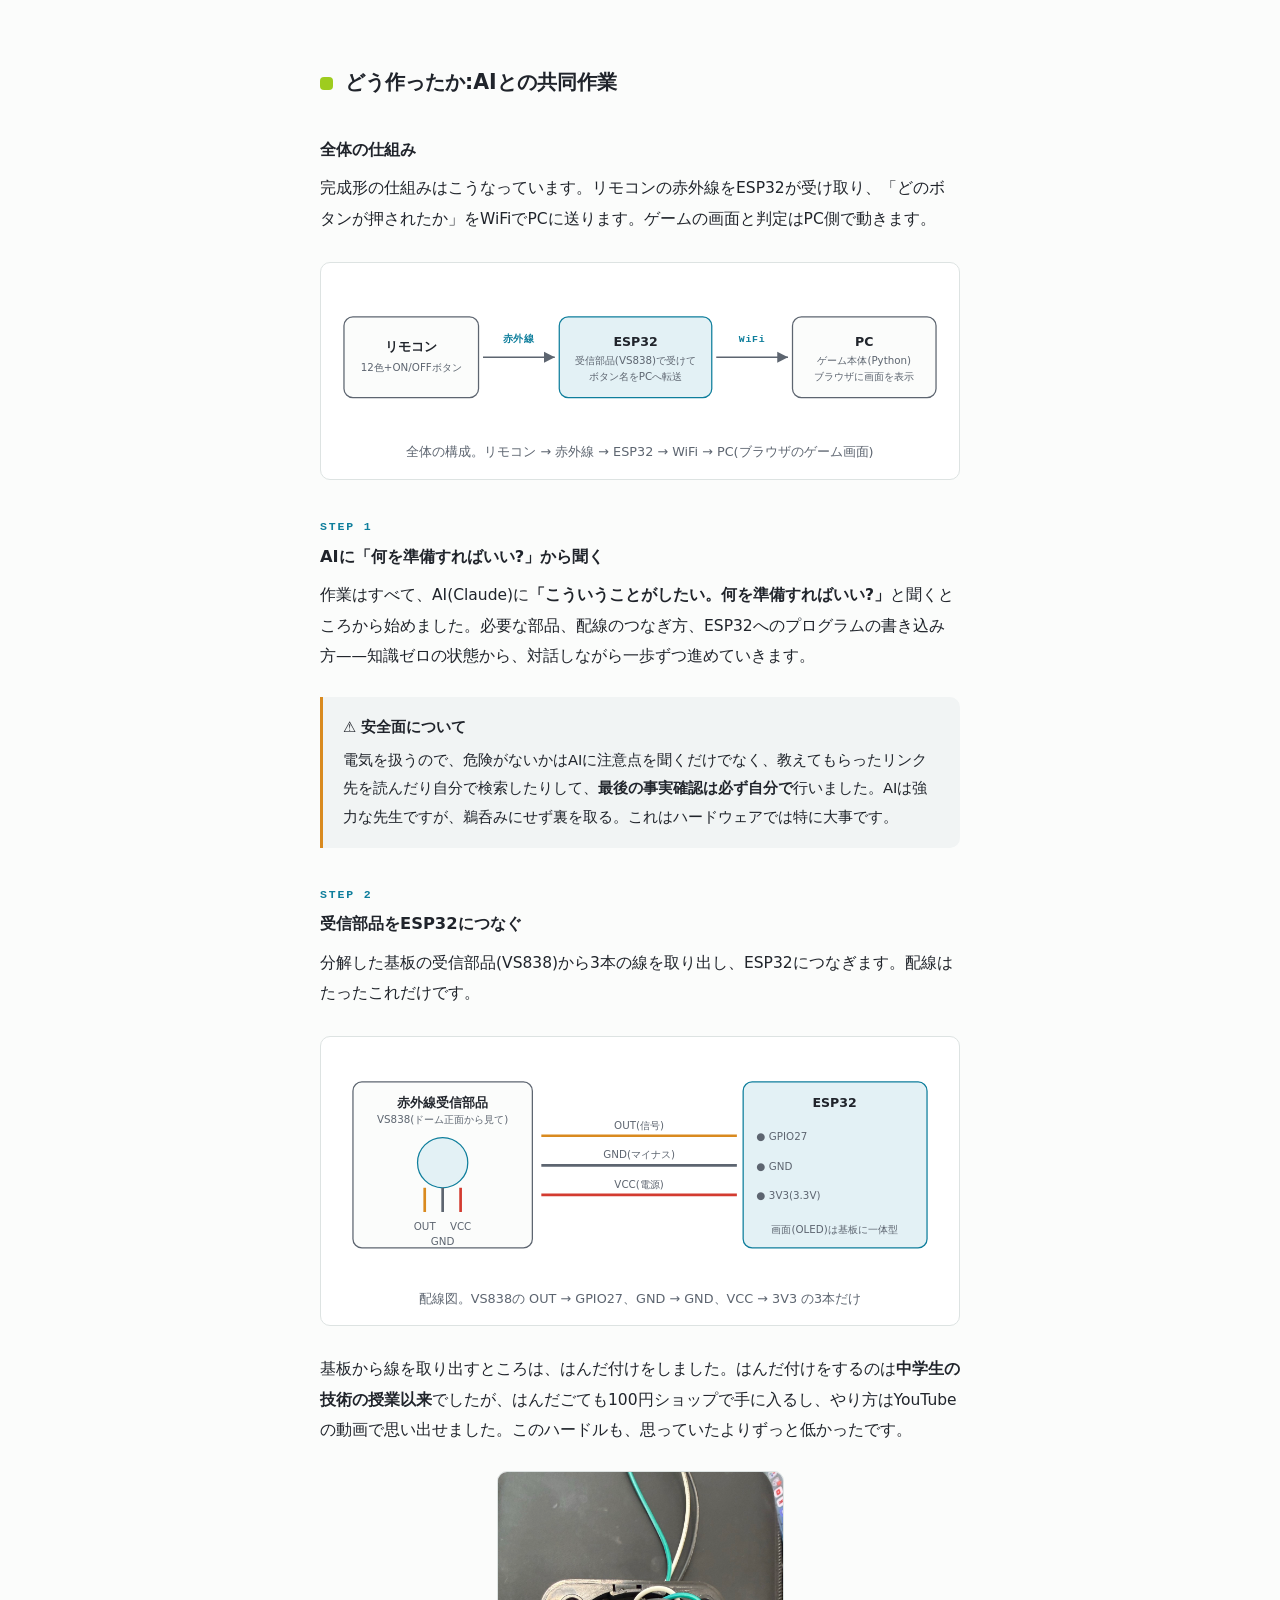
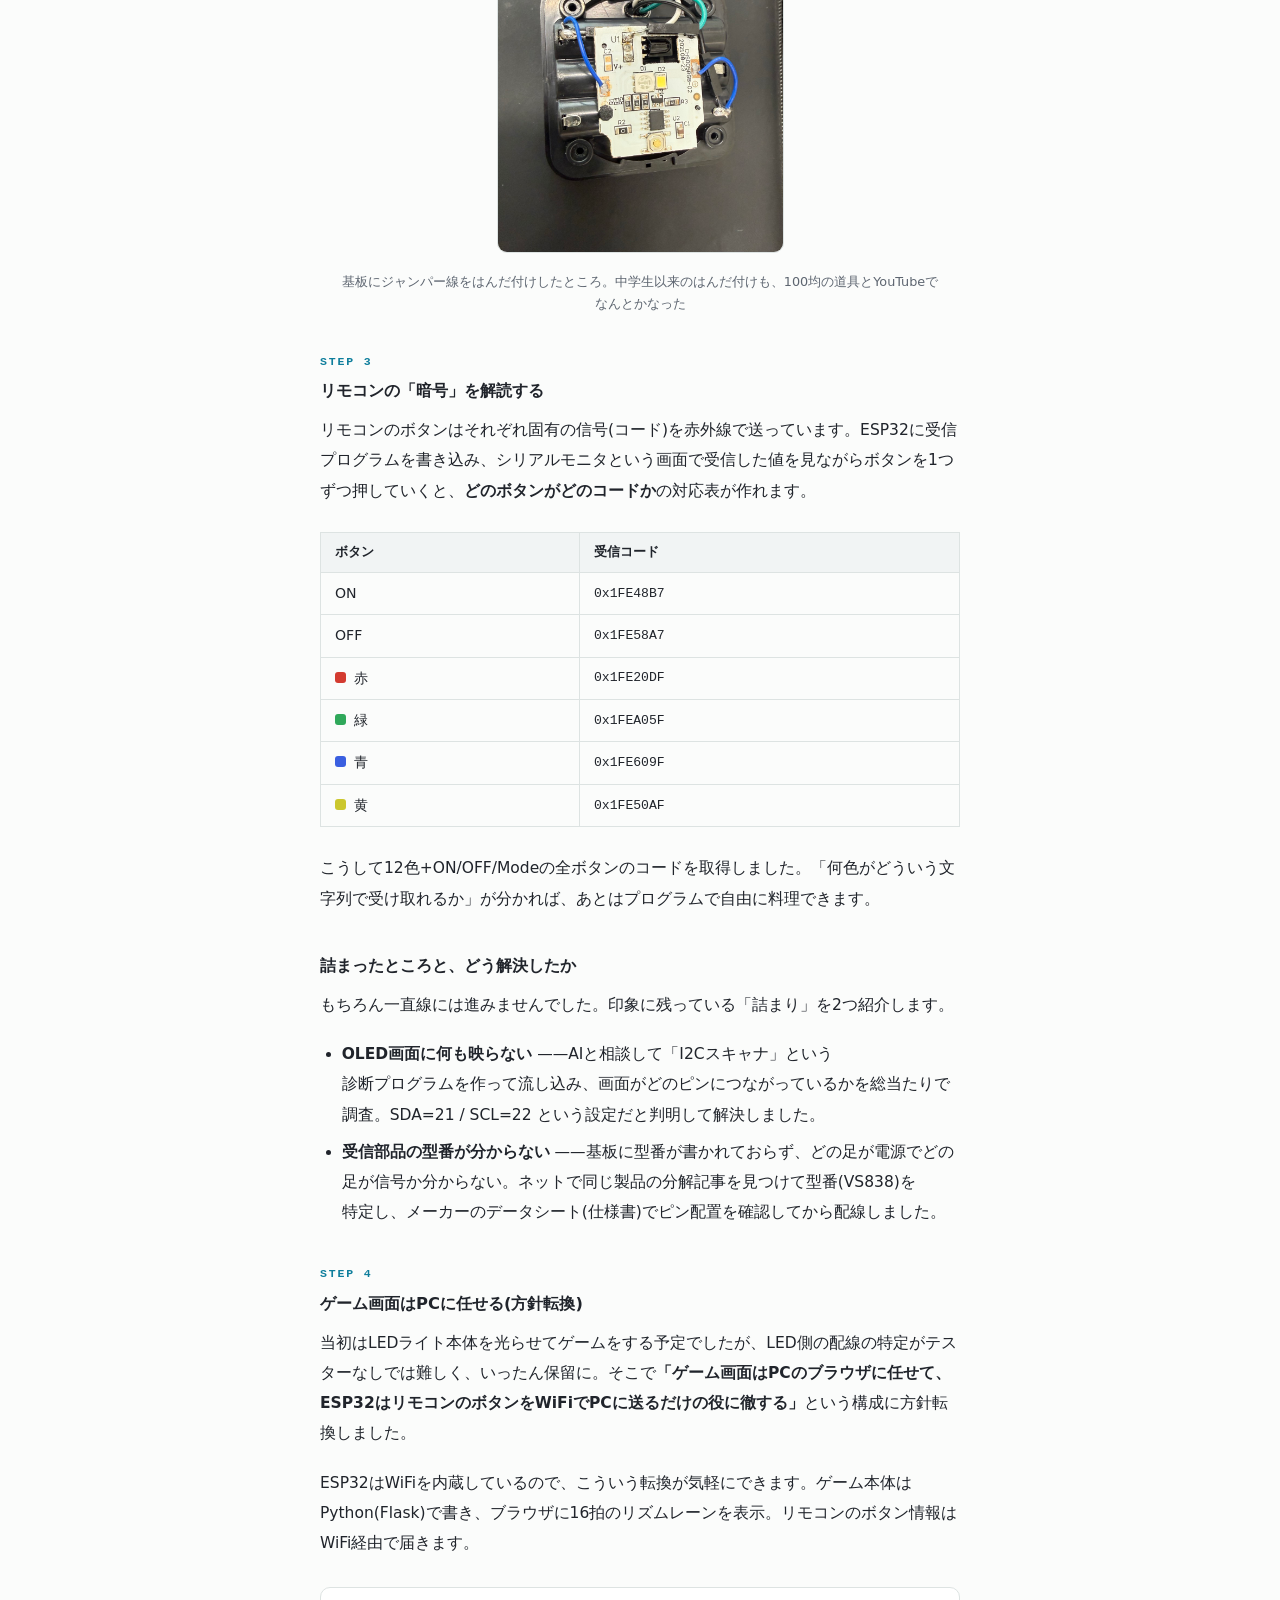
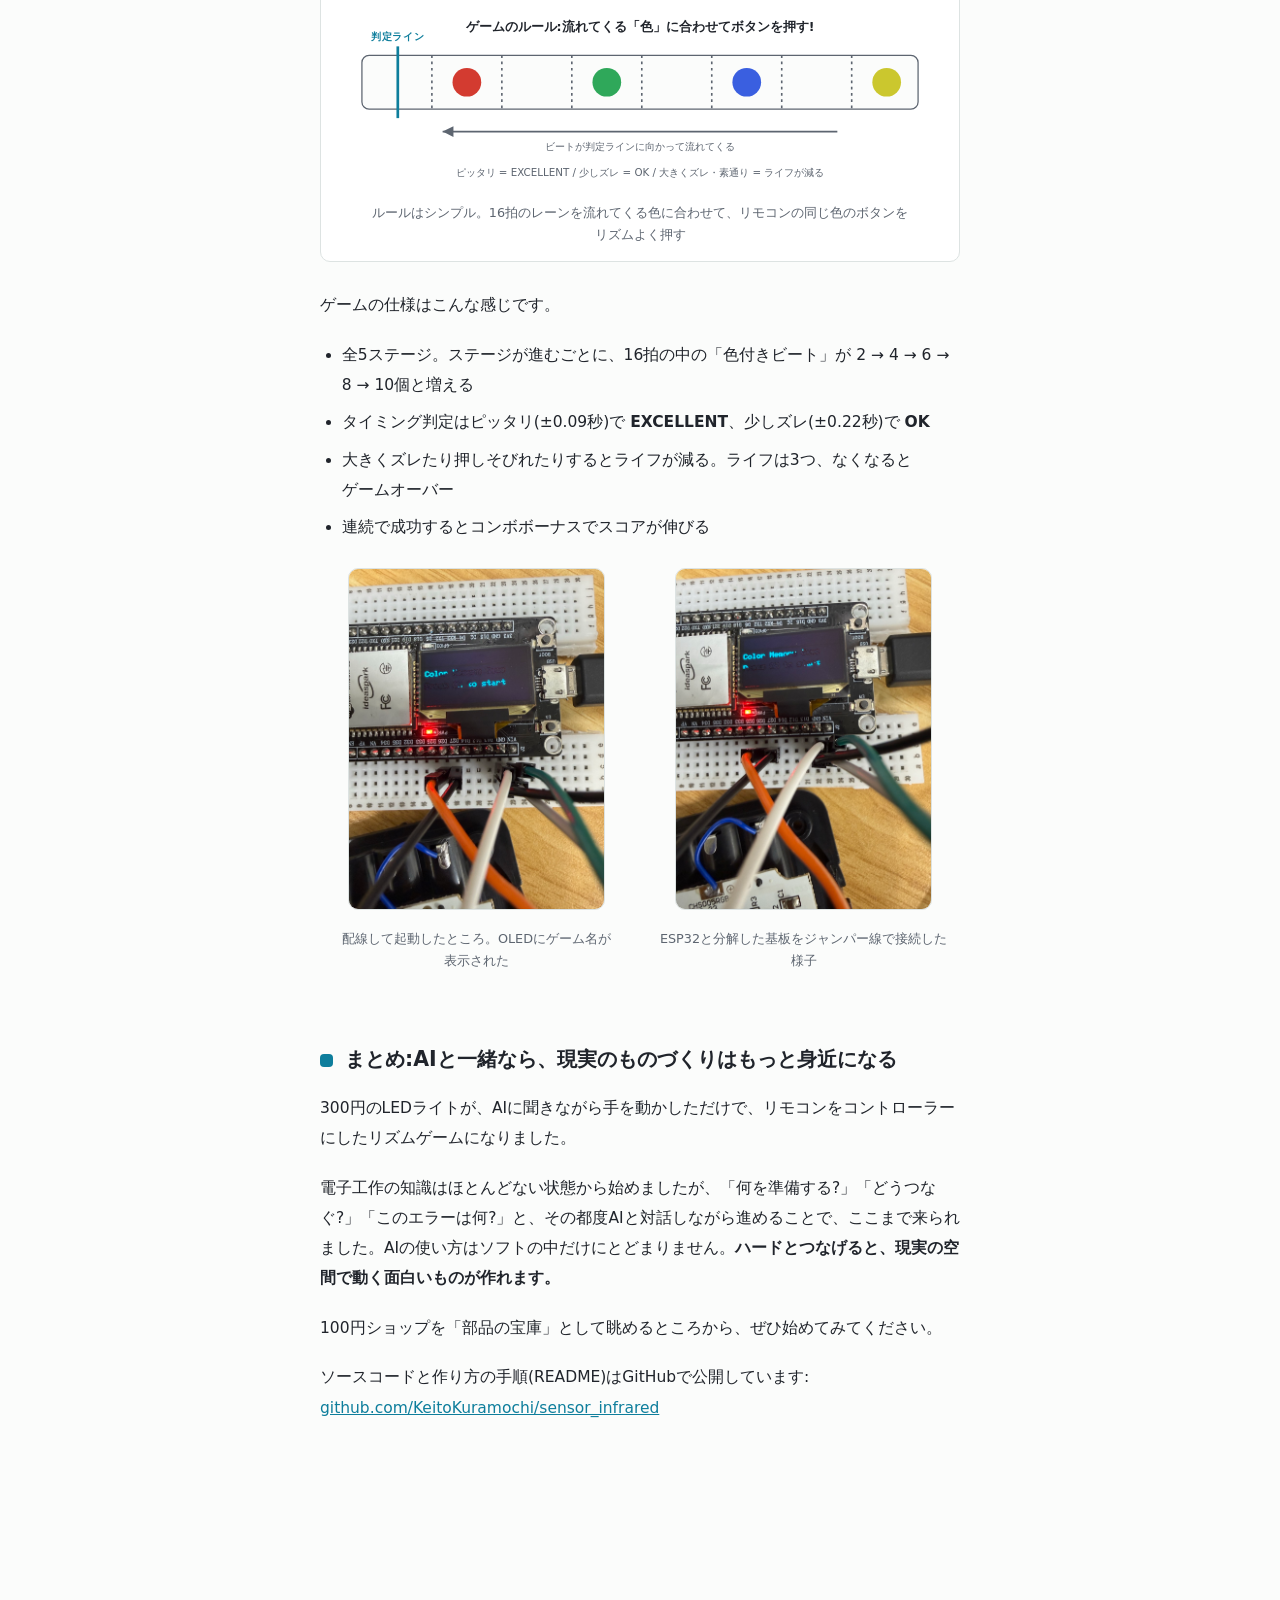
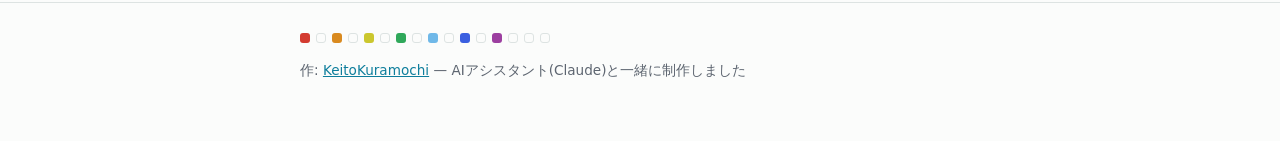
==== commit 5a5ebb02: "Final polish: fix Japanese line breaks, add OGP tags, link live site - HTMLソース内の文中改行81箇所を結合(日本語文中の不要" ====
--- a/site/index.html
+++ b/site/index.html
@@ -5,6 +5,12 @@
 <meta name="viewport" content="width=device-width, initial-scale=1">
 <title>100円ショップのLEDライトとリモコンでリズムゲームを作った</title>
 <meta name="description" content="100円ショップで売っているリモコン式LEDライト(300円)を分解して、ESP32とAIの力を借りてリズムゲームを作った制作記録。フィジカルAI的なものづくりのすすめ。">
+<meta property="og:type" content="article">
+<meta property="og:title" content="100円ショップのLEDライトとリモコンでリズムゲームを作った">
+<meta property="og:description" content="300円のリモコン式LEDライトを分解して、ESP32とAIの力を借りてリズムゲームに改造した制作記録。フィジカルAI的なものづくりのすすめ。">
+<meta property="og:url" content="https://sensor-infrared.vercel.app/">
+<meta property="og:image" content="https://sensor-infrared.vercel.app/images/parts-all.jpg">
+<meta name="twitter:card" content="summary_large_image">
 <link rel="icon" href="data:image/svg+xml,<svg xmlns=%22http://www.w3.org/2000/svg%22 viewBox=%220 0 100 100%22><text y=%22.9em%22 font-size=%2290%22>🎮</text></svg>">
 <link rel="stylesheet" href="style.css">
 </head>
@@ -22,10 +28,7 @@
       <span></span><span class="on" style="background:var(--c-purple)"></span><span></span><span></span>
     </div>
     <p class="lead">
-      100円ショップで売っている「リモコン式LEDライト」(300円)。
-      これを分解して、AIに聞きながら配線とプログラムを組んだら、
-      リモコンをコントローラーにしたリズムゲームになりました。
-      その制作記録と、「AI × ハードウェア」の面白さの話です。
+      100円ショップで売っている「リモコン式LEDライト」(300円)。これを分解して、AIに聞きながら配線とプログラムを組んだら、リモコンをコントローラーにしたリズムゲームになりました。その制作記録と、「AI × ハードウェア」の面白さの話です。
     </p>
     <div class="meta">2026-07 ・ <a href="https://github.com/KeitoKuramochi/sensor_infrared" target="_blank" rel="noopener">github.com/KeitoKuramochi/sensor_infrared</a></div>
   </div>
@@ -33,15 +36,11 @@
 
 <main>
 
-  <!-- ============================================================
-       1. デモ動画
-       動画は site/videos/demo.mp4 を置くと再生できるようになります。
-       ============================================================ -->
+  <!-- ============================================================1. デモ動画動画は site/videos/demo.mp4 を置くと再生できるようになります。============================================================ -->
   <section id="demo" style="--sec: var(--c-red)">
     <h2>実際に動く様子はこちら</h2>
     <p>
-      リモコンのボタンを押すと、画面の色とリズムに合わせて判定が出ます。
-      まずは動いているところを見てください。
+      リモコンのボタンを押すと、画面の色とリズムに合わせて判定が出ます。まずは動いているところを見てください。
     </p>
     <div class="video-wrap">
       <video controls preload="metadata" poster="images/demo-poster.jpg" src="videos/demo.mp4">
@@ -51,58 +50,36 @@
     </div>
   </section>
 
-  <!-- ============================================================
-       2. この記事で伝えたいこと
-       ============================================================ -->
+  <!-- ============================================================2. この記事で伝えたいこと============================================================ -->
   <section id="message" style="--sec: var(--c-green)">
     <h2>この記事で伝えたいこと</h2>
     <p>
-      AIの使い方というと、コードを書いてもらう・文章をまとめてもらうといった
-      <strong>「ソフトの中で完結する使い方」</strong>に寄りがちです。
-      でも、AIにハードウェアの知識を教えてもらいながら手を動かすと、
-      <strong>現実の空間で動くもの</strong>が作れます。
-    </p>
-    <p>
-      材料は、ほぼ100円ショップ。ESP32というマイコンとジャンパー線・ブレッドボードだけは
-      別途必要ですが、それでも数千円あればお釣りがきます。
-      「電子工作はハードルが高そう」と思っている人にこそ、
-      <strong>行動をちょっと変えるだけで、こういう面白い使い方ができる</strong>というのを知ってほしくて、
-      この記事を書きました。いわば「フィジカルAI」的なものづくりのすすめです。
-    </p>
-  </section>
-
-  <!-- ============================================================
-       3. きっかけ
-       ============================================================ -->
+      AIの使い方というと、コードを書いてもらう・文章をまとめてもらうといった<strong>「ソフトの中で完結する使い方」</strong>に寄りがちです。でも、AIにハードウェアの知識を教えてもらいながら手を動かすと、<strong>現実の空間で動くもの</strong>が作れます。
+    </p>
+    <p>
+      材料は、ほぼ100円ショップ。ESP32というマイコンとジャンパー線・ブレッドボードだけは別途必要ですが、それでも数千円あればお釣りがきます。「電子工作はハードルが高そう」と思っている人にこそ、<strong>行動をちょっと変えるだけで、こういう面白い使い方ができる</strong>というのを知ってほしくて、この記事を書きました。いわば「フィジカルAI」的なものづくりのすすめです。
+    </p>
+  </section>
+
+  <!-- ============================================================3. きっかけ============================================================ -->
   <section id="origin" style="--sec: var(--c-orange)">
     <h2>きっかけ:講義で「AIと一緒にものを作る」体験をした</h2>
     <p>
-      最初のきっかけは大学の講義でした。最終回の課題で、
-      <strong>段ボールで作ったガチャガチャのロック機構</strong>を、ESP32とサーボモーターで動かし、
-      スマホからの仮想通貨の支払いをトリガーにしてロックを開ける、という工作をしたんです。
-    </p>
-    <p>
-      このとき初めて「AIにやり方を聞きながら、実物のものを作る」という体験をしました。
-      配線もプログラムも初めてでしたが、分からないことをその場でAIに聞けるので、
-      想像していたよりずっとスムーズに形になりました。
-    </p>
-    <p>
-      それが面白くて、「他にも何か面白いことができないかな」と思っていたところで
-      出会ったのが、100円ショップで売られていた<strong>リモコン式のLEDライト(300円)</strong>でした。
-      「これをちょっと改造したら、自分なりの面白いものが作れるんじゃないか?」——
-      そう思ったのがこのプロジェクトの始まりです。
-    </p>
-  </section>
-
-  <!-- ============================================================
-       4. 100均は電子部品の宝庫
-       ============================================================ -->
+      最初のきっかけは大学の講義でした。最終回の課題で、<strong>段ボールで作ったガチャガチャのロック機構</strong>を、ESP32とサーボモーターで動かし、スマホからの仮想通貨の支払いをトリガーにしてロックを開ける、という工作をしたんです。
+    </p>
+    <p>
+      このとき初めて「AIにやり方を聞きながら、実物のものを作る」という体験をしました。配線もプログラムも初めてでしたが、分からないことをその場でAIに聞けるので、想像していたよりずっとスムーズに形になりました。
+    </p>
+    <p>
+      それが面白くて、「他にも何か面白いことができないかな」と思っていたところで出会ったのが、100円ショップで売られていた<strong>リモコン式のLEDライト(300円)</strong>でした。「これをちょっと改造したら、自分なりの面白いものが作れるんじゃないか?」——そう思ったのがこのプロジェクトの始まりです。
+    </p>
+  </section>
+
+  <!-- ============================================================4. 100均は電子部品の宝庫============================================================ -->
   <section id="treasure" style="--sec: var(--c-yellow)">
     <h2>100円ショップは「電子部品の宝庫」だった</h2>
     <p>
-      そういう目で100円ショップを歩いてみると、
-      <strong>「電子部品」としては売られていないけれど、中に使える部品が入っていそうなもの</strong>が
-      たくさんあることに気づきます。たとえば:
+      そういう目で100円ショップを歩いてみると、<strong>「電子部品」としては売られていないけれど、中に使える部品が入っていそうなもの</strong>がたくさんあることに気づきます。たとえば:
     </p>
     <ul>
       <li><strong>人感センサーライト</strong> → 熱源を感知するセンサーが入っている</li>
@@ -127,15 +104,11 @@
     </div>
   </section>
 
-  <!-- ============================================================
-       5. なぜLEDライト+リモコンを選んだか
-       ============================================================ -->
+  <!-- ============================================================5. なぜLEDライト+リモコンを選んだか============================================================ -->
   <section id="why" style="--sec: var(--c-blue)">
     <h2>なぜ「LEDライト+リモコン」を選んだのか</h2>
     <p>
-      その中で今回選んだのが、このLEDライトとリモコンのセットです。
-      「リモコンのボタンを押すとLEDの色が変わる」ということは、
-      <strong>赤外線通信でやりとりしているんだろうな</strong>、となんとなく想像できました。
+      その中で今回選んだのが、このLEDライトとリモコンのセットです。「リモコンのボタンを押すとLEDの色が変わる」ということは、<strong>赤外線通信でやりとりしているんだろうな</strong>、となんとなく想像できました。
     </p>
     <p>そこから、いろいろなアイデアが浮かびました。</p>
     <ul>
@@ -162,15 +135,11 @@
     </div>
   </section>
 
-  <!-- ============================================================
-       6. 開けてみた
-       ============================================================ -->
+  <!-- ============================================================6. 開けてみた============================================================ -->
   <section id="teardown" style="--sec: var(--c-purple)">
     <h2>開けてみた</h2>
     <p>
-      さっそく分解してみると、中はこんな感じでした。
-      小さな基板の上に、<strong>赤外線を受け取る受信部品</strong>(黒いドーム型のパーツ)と、
-      <strong>色が変わるRGB LED</strong>が載っています。
+      さっそく分解してみると、中はこんな感じでした。小さな基板の上に、<strong>赤外線を受け取る受信部品</strong>(黒いドーム型のパーツ)と、<strong>色が変わるRGB LED</strong>が載っています。
     </p>
 
     <div class="photo-grid">
@@ -189,30 +158,22 @@
     </div>
 
     <p>
-      リモコンには12色ぶんのボタンがある。つまりこの受信部品から信号を取り出せれば、
-      <strong>12個のボタンがあるコントローラー</strong>として使えるということです。
-      せっかく色がたくさんあるんだから——ということで、
-      <strong>「リモコンで遊ぶリズムゲーム」</strong>を作ることに決めました。
-    </p>
-  </section>
-
-  <!-- ============================================================
-       7. 使った機材
-       ============================================================ -->
+      リモコンには12色ぶんのボタンがある。つまりこの受信部品から信号を取り出せれば、<strong>12個のボタンがあるコントローラー</strong>として使えるということです。せっかく色がたくさんあるんだから——ということで、<strong>「リモコンで遊ぶリズムゲーム」</strong>を作ることに決めました。
+    </p>
+  </section>
+
+  <!-- ============================================================7. 使った機材============================================================ -->
   <section id="gear" style="--sec: var(--c-sky)">
     <h2>使った機材</h2>
     <p>
-      今回使ったのは以下の機材です。主役のLEDライト以外はAmazonなどで手に入ります
-      (リンクは実際に購入したものです)。
+      今回使ったのは以下の機材です。主役のLEDライト以外はAmazonなどで手に入ります(リンクは実際に購入したものです)。
     </p>
 
     <div class="gear-list">
       <div class="gear-card">
         <h3>ESP32 開発ボード(OLEDディスプレイ付き)</h3>
         <p>
-          今回の頭脳。WiFiとBluetoothを内蔵した小さなコンピュータ(マイコン)で、
-          プログラムを書き込んで自由に動かせます。今回は小さな画面(OLED)が最初から
-          くっついているタイプを使いました。1,000〜2,000円程度。
+          今回の頭脳。WiFiとBluetoothを内蔵した小さなコンピュータ(マイコン)で、プログラムを書き込んで自由に動かせます。今回は小さな画面(OLED)が最初からくっついているタイプを使いました。1,000〜2,000円程度。
         </p>
         <a class="buy-link" href="https://amzn.asia/d/0ftvq189" target="_blank" rel="noopener">Amazonで見る</a>
       </div>
@@ -220,8 +181,7 @@
       <div class="gear-card">
         <h3>ブレッドボード</h3>
         <p>
-          はんだ付けなしで部品の足を差して回路を組める板。
-          試行錯誤しながら配線を変えられるので、初心者の味方です。
+          はんだ付けなしで部品の足を差して回路を組める板。試行錯誤しながら配線を変えられるので、初心者の味方です。
         </p>
         <a class="buy-link" href="https://amzn.asia/d/01HwcUnX" target="_blank" rel="noopener">Amazonで見る</a>
       </div>
@@ -229,8 +189,7 @@
       <div class="gear-card">
         <h3>ジャンパー線</h3>
         <p>
-          部品と部品をつなぐための線。オス-オス、オス-メスなど何種類かセットになったものを
-          持っておくと便利です。
+          部品と部品をつなぐための線。オス-オス、オス-メスなど何種類かセットになったものを持っておくと便利です。
         </p>
         <a class="buy-link" href="https://amzn.asia/d/0iTFLJoH" target="_blank" rel="noopener">Amazonで見る</a>
       </div>
@@ -238,8 +197,7 @@
       <div class="gear-card">
         <h3>PIXELA WiFi USBアダプタ</h3>
         <p>
-          PCのUSBポートに挿すとWiFi機能を追加できるアダプタ。
-          今回はESP32とPCを同じWiFiにつなぐために使いました。
+          PCのUSBポートに挿すとWiFi機能を追加できるアダプタ。今回はESP32とPCを同じWiFiにつなぐために使いました。
         </p>
         <a class="buy-link" href="https://amzn.asia/d/0eUpiDKA" target="_blank" rel="noopener">Amazonで見る</a>
       </div>
@@ -275,16 +233,13 @@
     </figure>
   </section>
 
-  <!-- ============================================================
-       8. 作り方の流れ
-       ============================================================ -->
+  <!-- ============================================================8. 作り方の流れ============================================================ -->
   <section id="howto" style="--sec: var(--c-lime)">
     <h2>どう作ったか:AIとの共同作業</h2>
 
     <h3>全体の仕組み</h3>
     <p>
-      完成形の仕組みはこうなっています。リモコンの赤外線をESP32が受け取り、
-      「どのボタンが押されたか」をWiFiでPCに送ります。ゲームの画面と判定はPC側で動きます。
+      完成形の仕組みはこうなっています。リモコンの赤外線をESP32が受け取り、「どのボタンが押されたか」をWiFiでPCに送ります。ゲームの画面と判定はPC側で動きます。
     </p>
 
     <figure class="diagram">
@@ -317,24 +272,17 @@
 
     <h3><span class="step-no">STEP 1</span>AIに「何を準備すればいい?」から聞く</h3>
     <p>
-      作業はすべて、AI(Claude)に
-      <strong>「こういうことがしたい。何を準備すればいい?」</strong>と聞くところから始めました。
-      必要な部品、配線のつなぎ方、ESP32へのプログラムの書き込み方——
-      知識ゼロの状態から、対話しながら一歩ずつ進めていきます。
+      作業はすべて、AI(Claude)に<strong>「こういうことがしたい。何を準備すればいい?」</strong>と聞くところから始めました。必要な部品、配線のつなぎ方、ESP32へのプログラムの書き込み方——知識ゼロの状態から、対話しながら一歩ずつ進めていきます。
     </p>
 
     <div class="note-box">
       <div class="note-title">⚠️ 安全面について</div>
-      電気を扱うので、危険がないかはAIに注意点を聞くだけでなく、
-      教えてもらったリンク先を読んだり自分で検索したりして、
-      <strong>最後の事実確認は必ず自分で</strong>行いました。
-      AIは強力な先生ですが、鵜呑みにせず裏を取る。これはハードウェアでは特に大事です。
+      電気を扱うので、危険がないかはAIに注意点を聞くだけでなく、教えてもらったリンク先を読んだり自分で検索したりして、<strong>最後の事実確認は必ず自分で</strong>行いました。AIは強力な先生ですが、鵜呑みにせず裏を取る。これはハードウェアでは特に大事です。
     </div>
 
     <h3><span class="step-no">STEP 2</span>受信部品をESP32につなぐ</h3>
     <p>
-      分解した基板の受信部品(VS838)から3本の線を取り出し、ESP32につなぎます。
-      配線はたったこれだけです。
+      分解した基板の受信部品(VS838)から3本の線を取り出し、ESP32につなぎます。配線はたったこれだけです。
     </p>
 
     <figure class="diagram">
@@ -371,9 +319,7 @@
     </figure>
 
     <p>
-      基板から線を取り出すところは、はんだ付けをしました。はんだ付けをするのは
-      <strong>中学生の技術の授業以来</strong>でしたが、はんだごても100円ショップで手に入るし、
-      やり方はYouTubeの動画で思い出せました。このハードルも、思っていたよりずっと低かったです。
+      基板から線を取り出すところは、はんだ付けをしました。はんだ付けをするのは<strong>中学生の技術の授業以来</strong>でしたが、はんだごても100円ショップで手に入るし、やり方はYouTubeの動画で思い出せました。このハードルも、思っていたよりずっと低かったです。
     </p>
 
     <figure class="photo compact">
@@ -385,9 +331,7 @@
 
     <h3><span class="step-no">STEP 3</span>リモコンの「暗号」を解読する</h3>
     <p>
-      リモコンのボタンはそれぞれ固有の信号(コード)を赤外線で送っています。
-      ESP32に受信プログラムを書き込み、シリアルモニタという画面で受信した値を見ながら
-      ボタンを1つずつ押していくと、<strong>どのボタンがどのコードか</strong>の対応表が作れます。
+      リモコンのボタンはそれぞれ固有の信号(コード)を赤外線で送っています。ESP32に受信プログラムを書き込み、シリアルモニタという画面で受信した値を見ながらボタンを1つずつ押していくと、<strong>どのボタンがどのコードか</strong>の対応表が作れます。
     </p>
 
     <div class="table-wrap">
@@ -406,38 +350,26 @@
       </table>
     </div>
     <p>
-      こうして12色+ON/OFF/Modeの全ボタンのコードを取得しました。
-      「何色がどういう文字列で受け取れるか」が分かれば、あとはプログラムで自由に料理できます。
+      こうして12色+ON/OFF/Modeの全ボタンのコードを取得しました。「何色がどういう文字列で受け取れるか」が分かれば、あとはプログラムで自由に料理できます。
     </p>
 
     <h3>詰まったところと、どう解決したか</h3>
     <p>もちろん一直線には進みませんでした。印象に残っている「詰まり」を2つ紹介します。</p>
     <ul>
       <li>
-        <strong>OLED画面に何も映らない</strong> ——
-        AIと相談して「I2Cスキャナ」という診断プログラムを作って流し込み、
-        画面がどのピンにつながっているかを総当たりで調査。SDA=21 / SCL=22 という
-        設定だと判明して解決しました。
+        <strong>OLED画面に何も映らない</strong> ——AIと相談して「I2Cスキャナ」という診断プログラムを作って流し込み、画面がどのピンにつながっているかを総当たりで調査。SDA=21 / SCL=22 という設定だと判明して解決しました。
       </li>
       <li>
-        <strong>受信部品の型番が分からない</strong> ——
-        基板に型番が書かれておらず、どの足が電源でどの足が信号か分からない。
-        ネットで同じ製品の分解記事を見つけて型番(VS838)を特定し、
-        メーカーのデータシート(仕様書)でピン配置を確認してから配線しました。
+        <strong>受信部品の型番が分からない</strong> ——基板に型番が書かれておらず、どの足が電源でどの足が信号か分からない。ネットで同じ製品の分解記事を見つけて型番(VS838)を特定し、メーカーのデータシート(仕様書)でピン配置を確認してから配線しました。
       </li>
     </ul>
 
     <h3><span class="step-no">STEP 4</span>ゲーム画面はPCに任せる(方針転換)</h3>
     <p>
-      当初はLEDライト本体を光らせてゲームをする予定でしたが、
-      LED側の配線の特定がテスターなしでは難しく、いったん保留に。
-      そこで<strong>「ゲーム画面はPCのブラウザに任せて、ESP32はリモコンのボタンをWiFiでPCに送るだけの役に徹する」</strong>
-      という構成に方針転換しました。
-    </p>
-    <p>
-      ESP32はWiFiを内蔵しているので、こういう転換が気軽にできます。
-      ゲーム本体はPython(Flask)で書き、ブラウザに16拍のリズムレーンを表示。
-      リモコンのボタン情報はWiFi経由で届きます。
+      当初はLEDライト本体を光らせてゲームをする予定でしたが、LED側の配線の特定がテスターなしでは難しく、いったん保留に。そこで<strong>「ゲーム画面はPCのブラウザに任せて、ESP32はリモコンのボタンをWiFiでPCに送るだけの役に徹する」</strong>という構成に方針転換しました。
+    </p>
+    <p>
+      ESP32はWiFiを内蔵しているので、こういう転換が気軽にできます。ゲーム本体はPython(Flask)で書き、ブラウザに16拍のリズムレーンを表示。リモコンのボタン情報はWiFi経由で届きます。
     </p>
 
     <figure class="diagram">
@@ -495,21 +427,14 @@
     </div>
   </section>
 
-  <!-- ============================================================
-       9. まとめ
-       ============================================================ -->
+  <!-- ============================================================9. まとめ============================================================ -->
   <section id="summary" style="--sec: var(--accent)">
     <h2>まとめ:AIと一緒なら、現実のものづくりはもっと身近になる</h2>
     <p>
-      300円のLEDライトが、AIに聞きながら手を動かしただけで、
-      リモコンをコントローラーにしたリズムゲームになりました。
-    </p>
-    <p>
-      電子工作の知識はほとんどない状態から始めましたが、
-      「何を準備する?」「どうつなぐ?」「このエラーは何?」と、
-      その都度AIと対話しながら進めることで、ここまで来られました。
-      AIの使い方はソフトの中だけにとどまりません。
-      <strong>ハードとつなげると、現実の空間で動く面白いものが作れます。</strong>
+      300円のLEDライトが、AIに聞きながら手を動かしただけで、リモコンをコントローラーにしたリズムゲームになりました。
+    </p>
+    <p>
+      電子工作の知識はほとんどない状態から始めましたが、「何を準備する?」「どうつなぐ?」「このエラーは何?」と、その都度AIと対話しながら進めることで、ここまで来られました。AIの使い方はソフトの中だけにとどまりません。<strong>ハードとつなげると、現実の空間で動く面白いものが作れます。</strong>
     </p>
     <p>
       100円ショップを「部品の宝庫」として眺めるところから、ぜひ始めてみてください。
--- a/site/style.css
+++ b/site/style.css
@@ -149,6 +149,20 @@
   margin-top: 72px;
 }
 
+/* 日本語見出し・キャプション・箇条書きは文節単位で折り返す(対応ブラウザのみ) */
+h1,
+h2,
+h3,
+.hero .lead,
+figcaption,
+li {
+  word-break: auto-phrase;
+}
+
+p {
+  text-wrap: pretty;
+}
+
 h2 {
   font-size: 1.28rem;
   line-height: 1.5;
@@ -209,32 +223,32 @@
 }
 
 /* ---------- 写真 ---------- */
-/* 写真は「小さめに並べて、クリックで原寸」が基本ルール */
+/* 写真は「トリミングせず全体を見せる・高さは抑えめ・クリックで原寸」が基本ルール */
 
 figure.photo {
   margin: 26px 0;
+  text-align: center;
 }
 
 figure.photo a.zoom {
-  display: block;
+  display: inline-block;
+  max-width: 100%;
   border-radius: 10px;
   overflow: hidden;
   border: 1px solid var(--line);
 }
 
 figure.photo img {
-  width: 100%;
+  max-width: 100%;
+  max-height: 340px;
+  width: auto;
   height: auto;
   display: block;
-  aspect-ratio: 4 / 3;
-  object-fit: cover;
-}
-
-/* 1枚だけ見せるときも幅を絞る */
-figure.photo.compact {
-  max-width: 480px;
-  margin-left: auto;
-  margin-right: auto;
+}
+
+/* 1枚だけ見せるときも少し高さに余裕を持たせる程度 */
+figure.photo.compact img {
+  max-height: 380px;
 }
 
 figcaption {
@@ -242,6 +256,7 @@
   color: var(--ink-soft);
   margin-top: 8px;
   line-height: 1.7;
+  text-align: center;
 }
 
 /* 2枚組グリッド(スマホでは1列) */
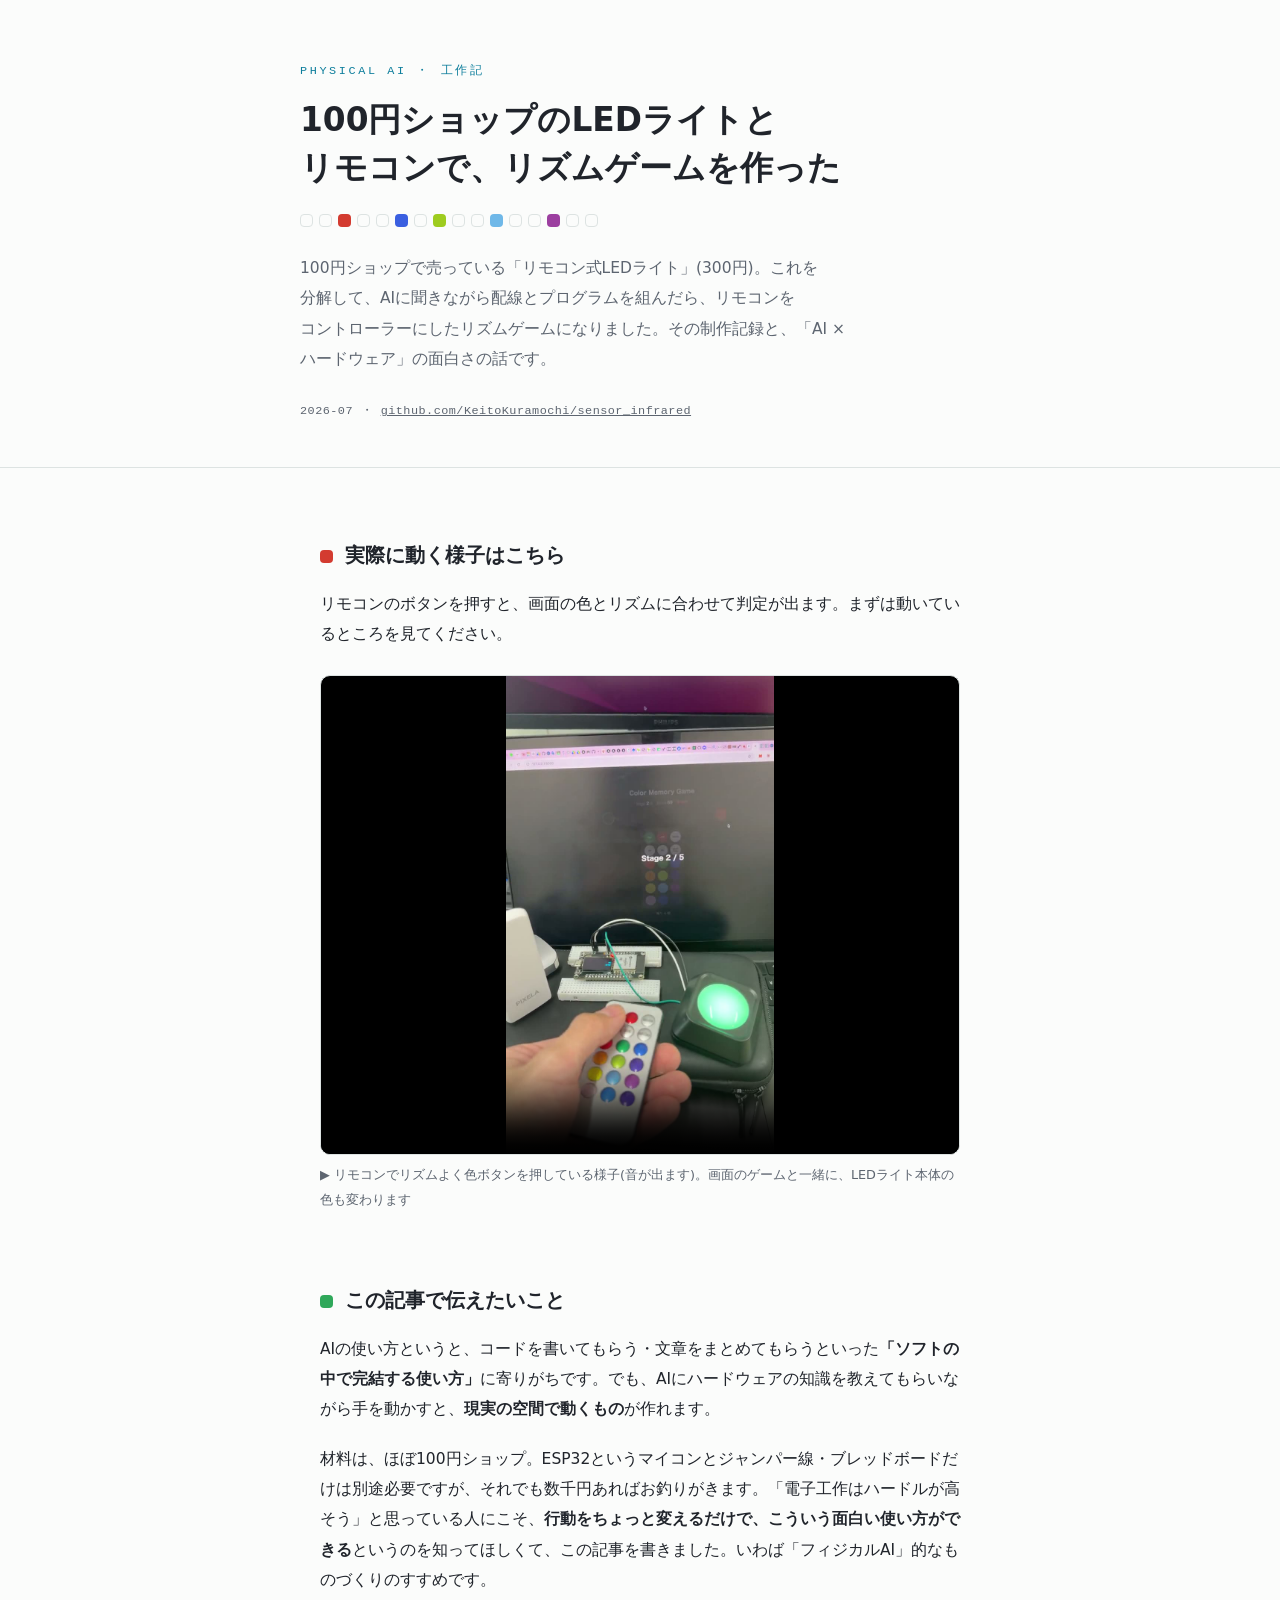
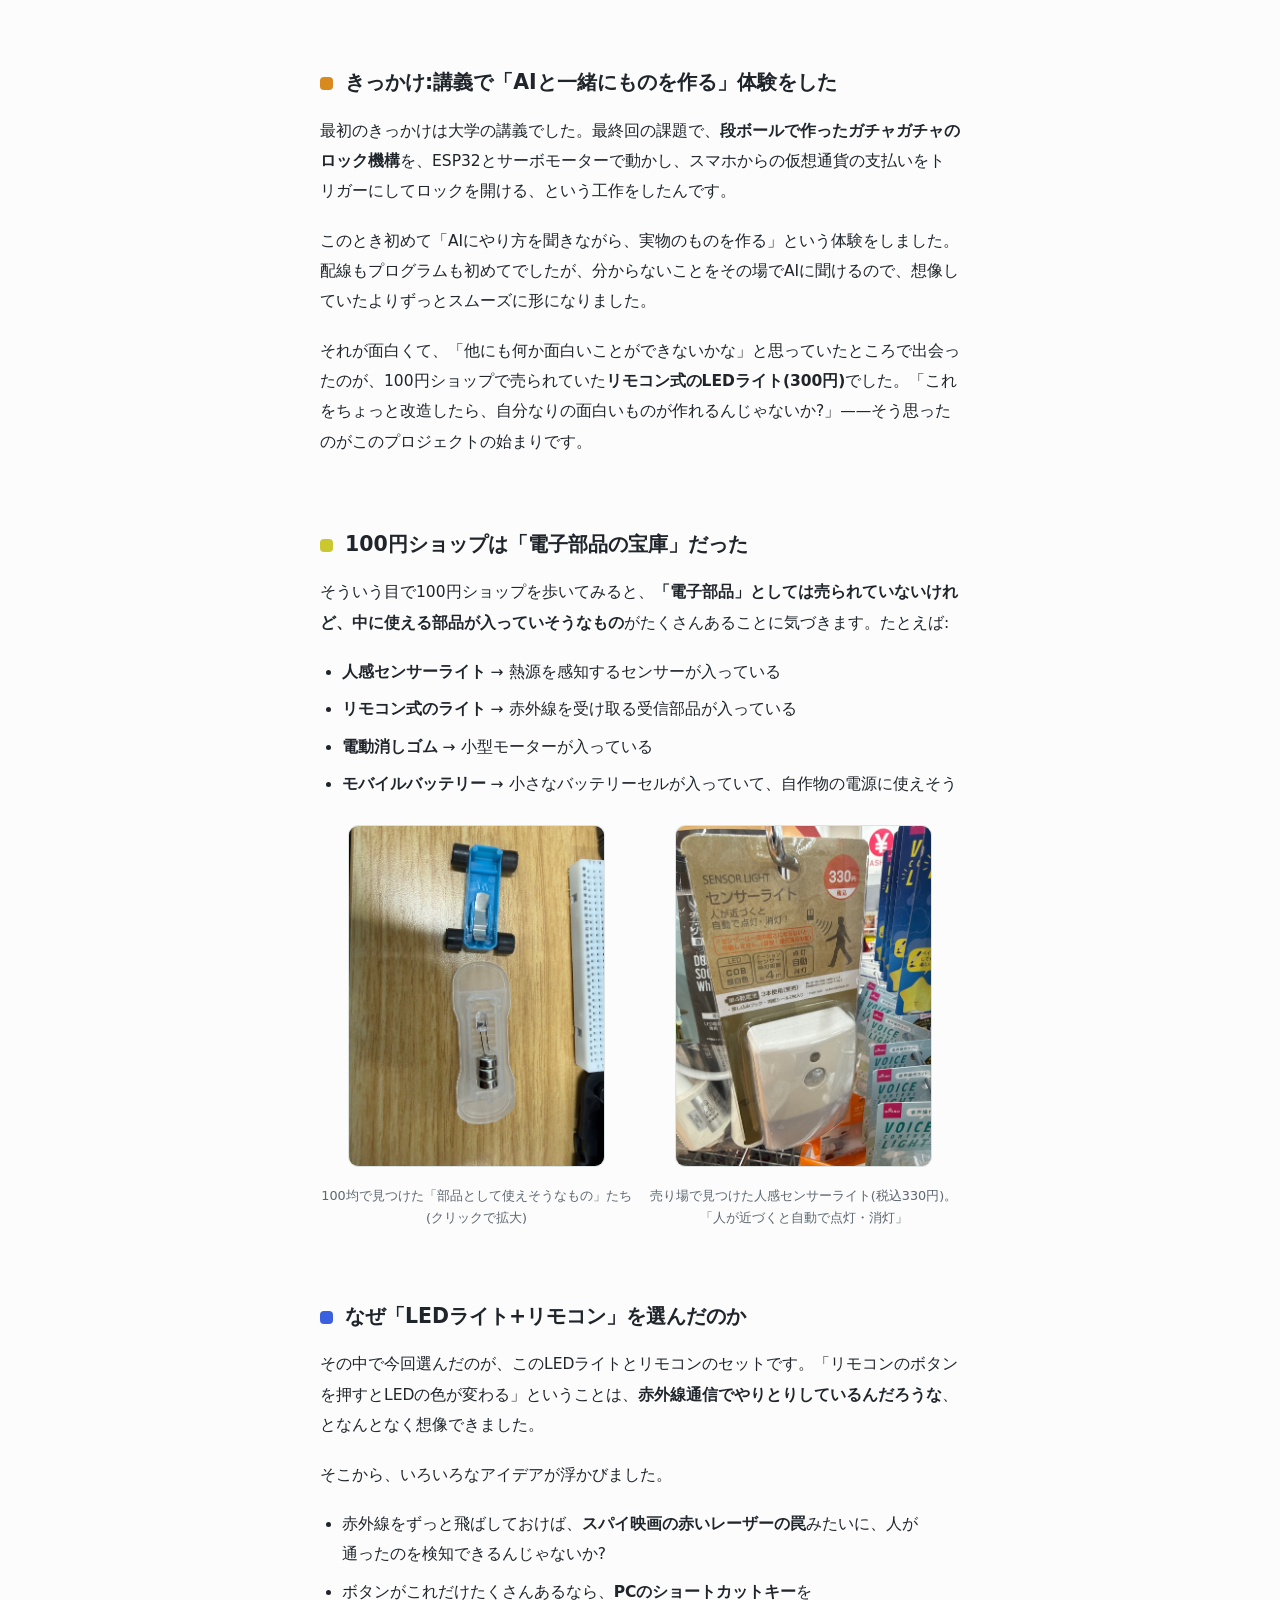
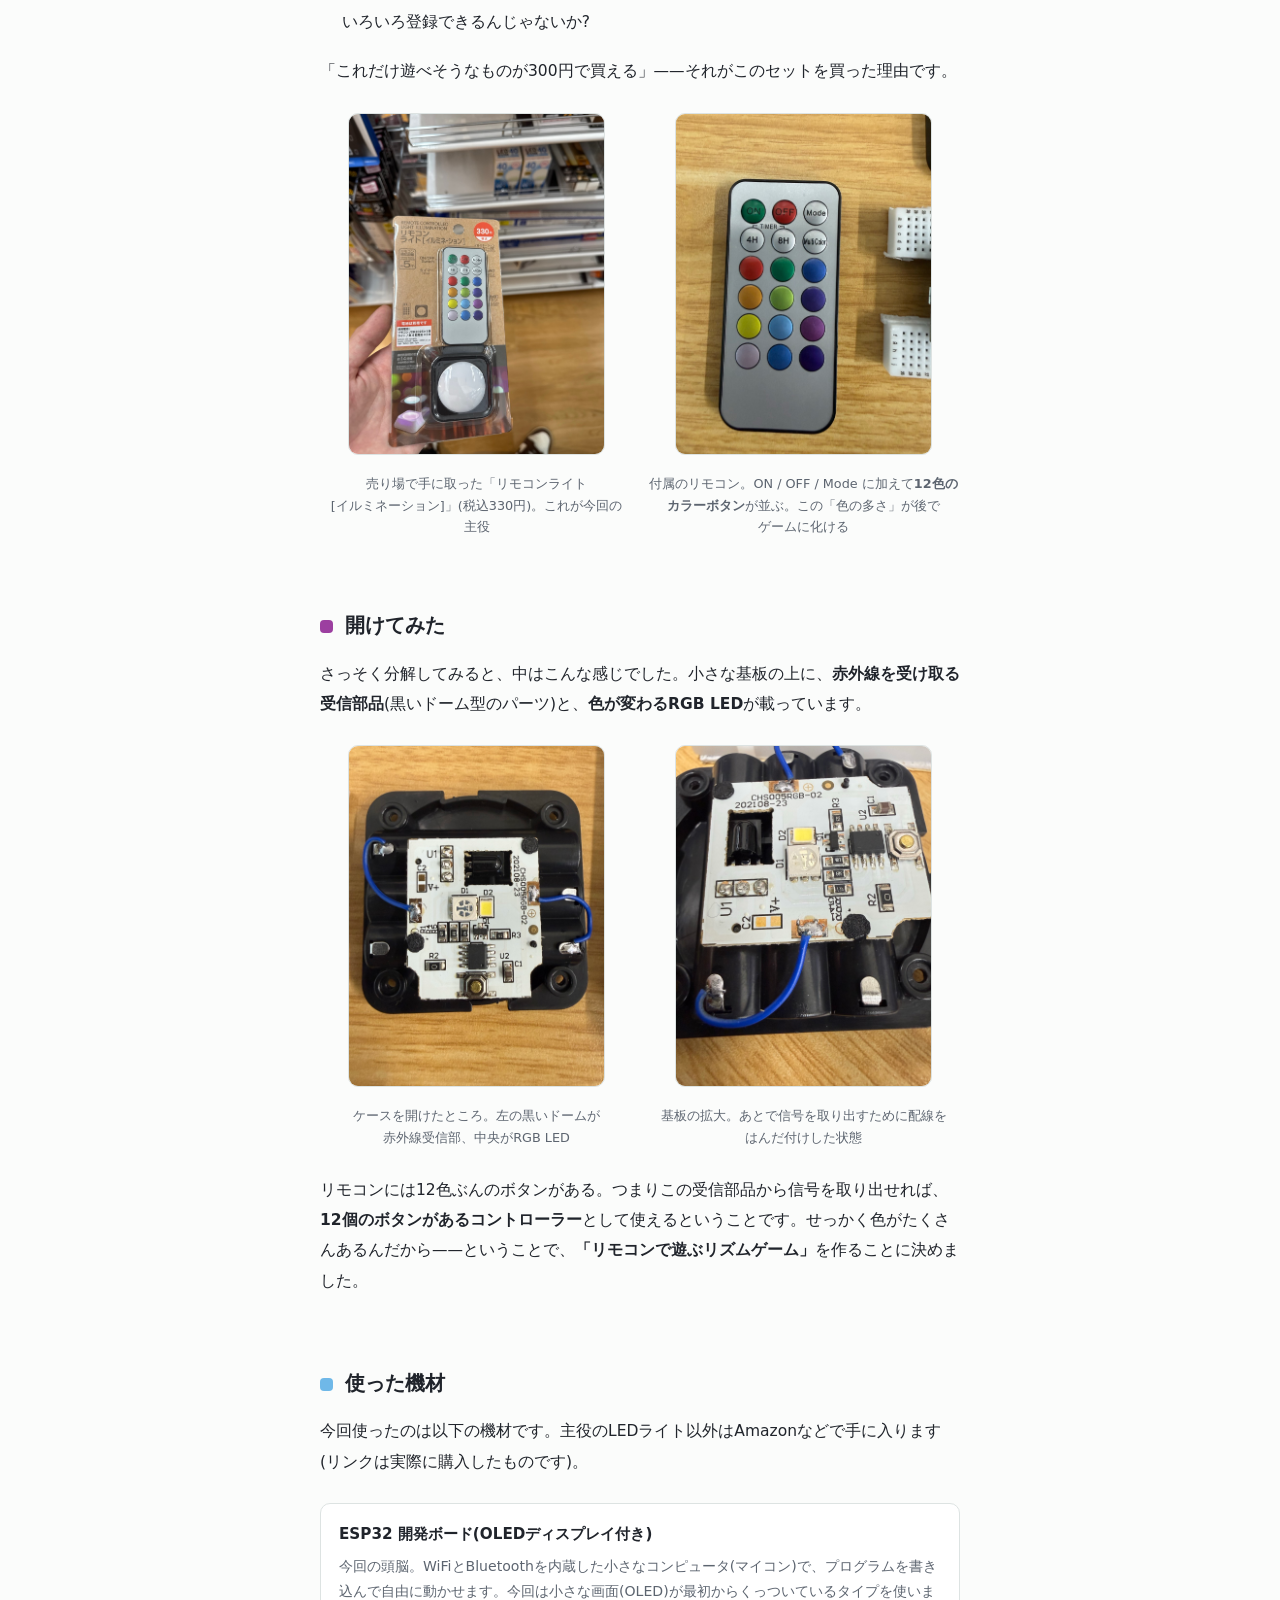
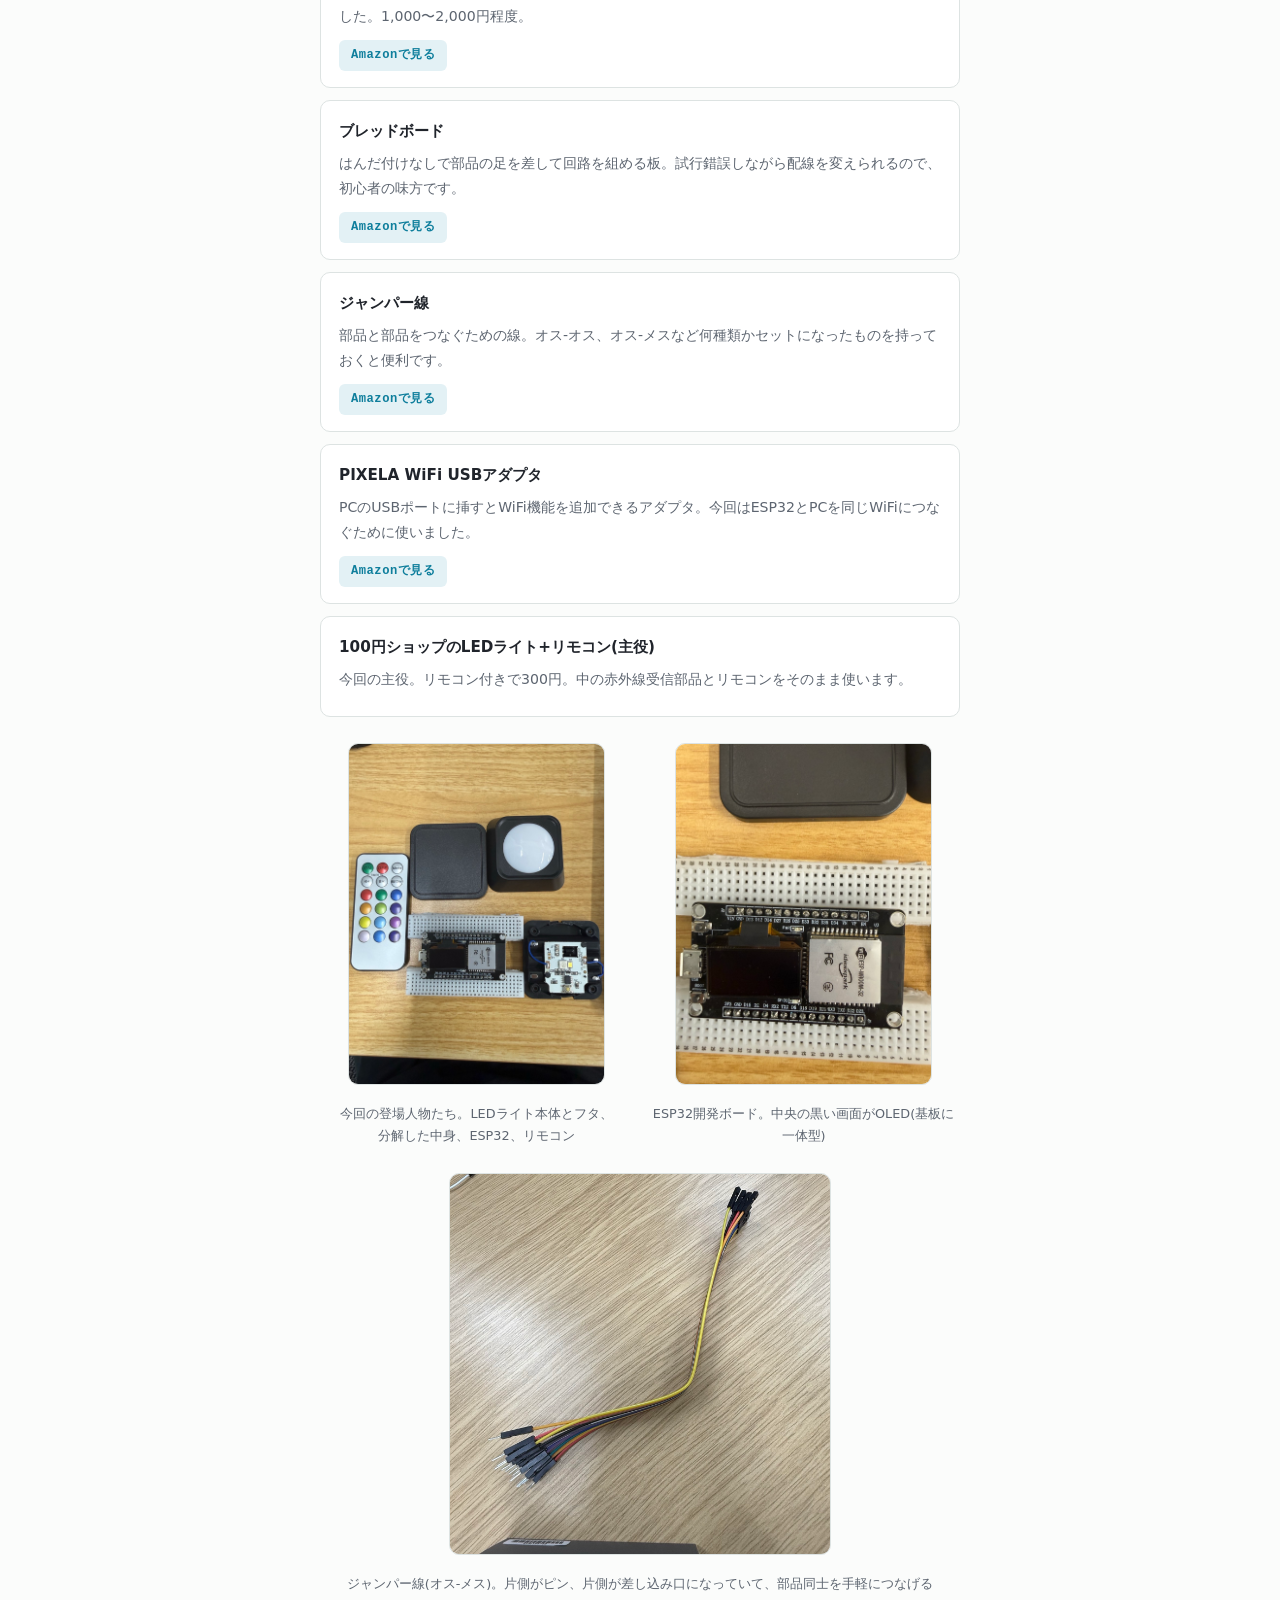
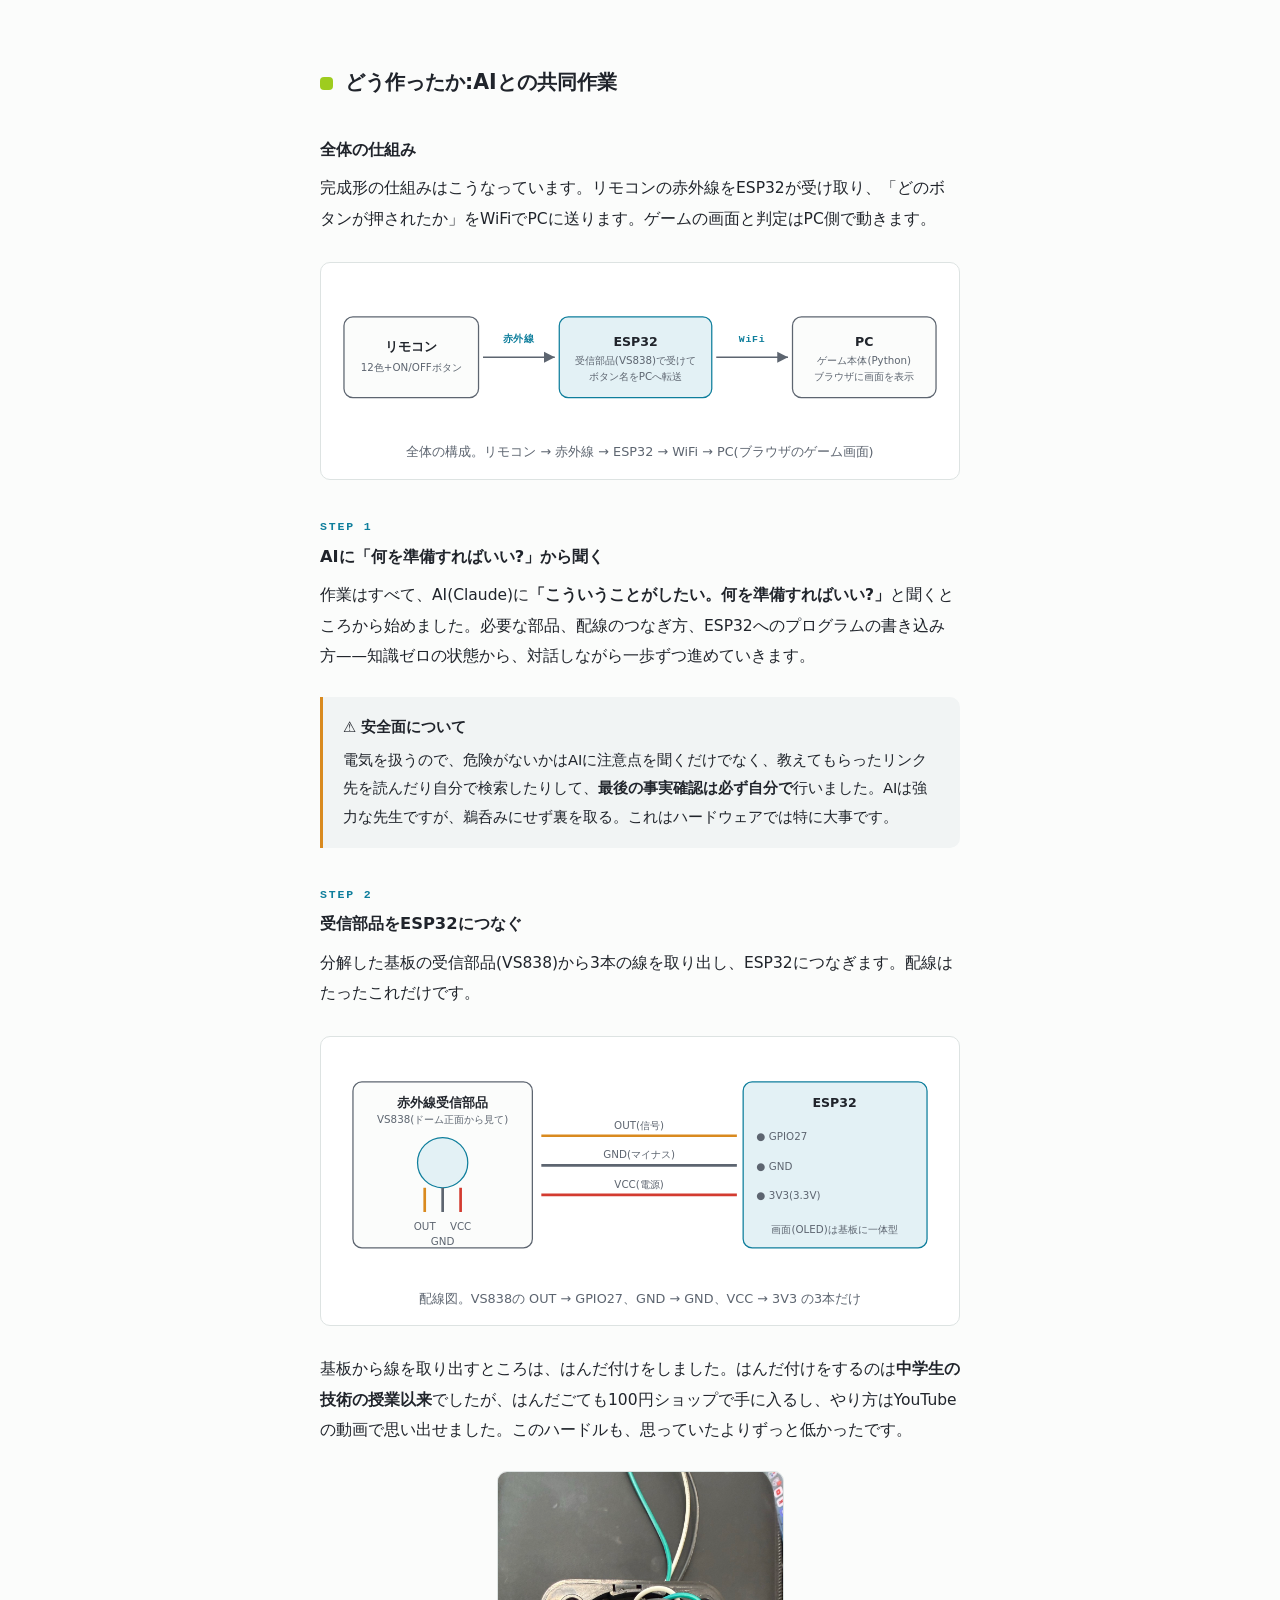
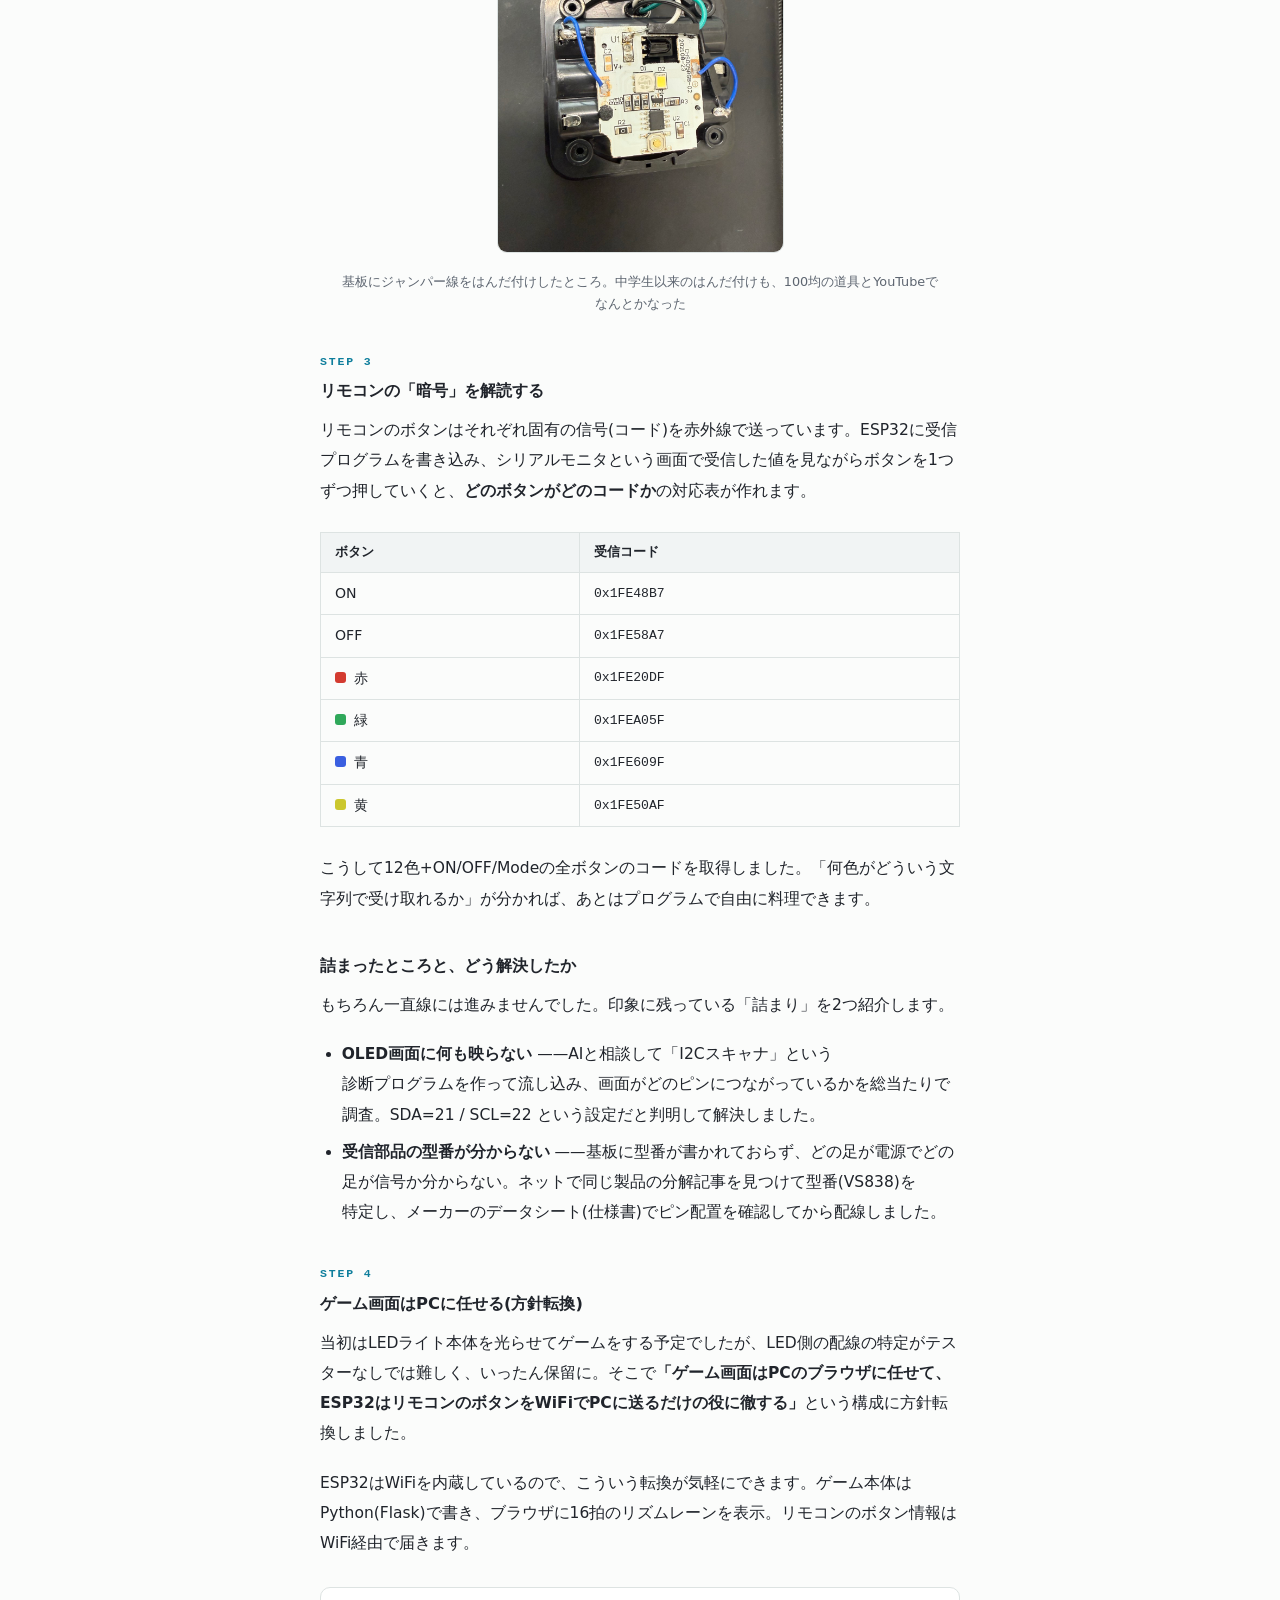
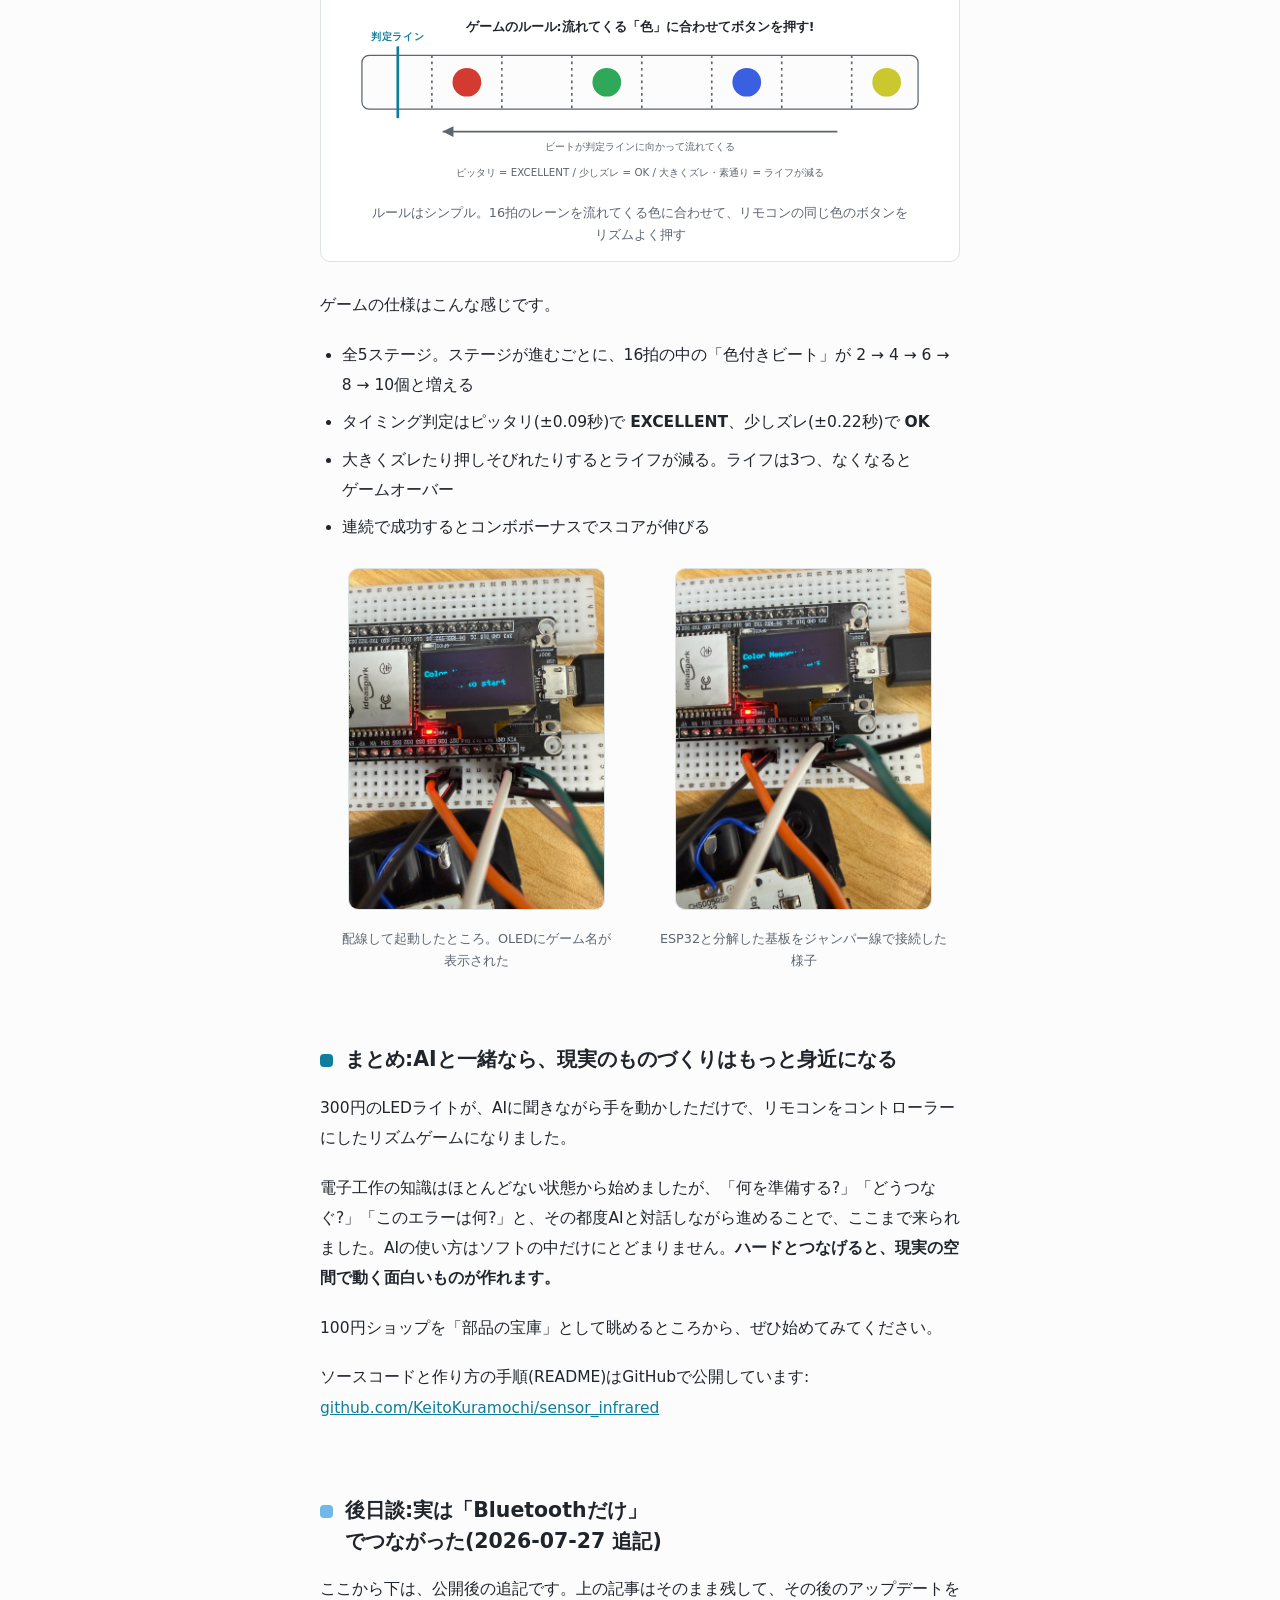
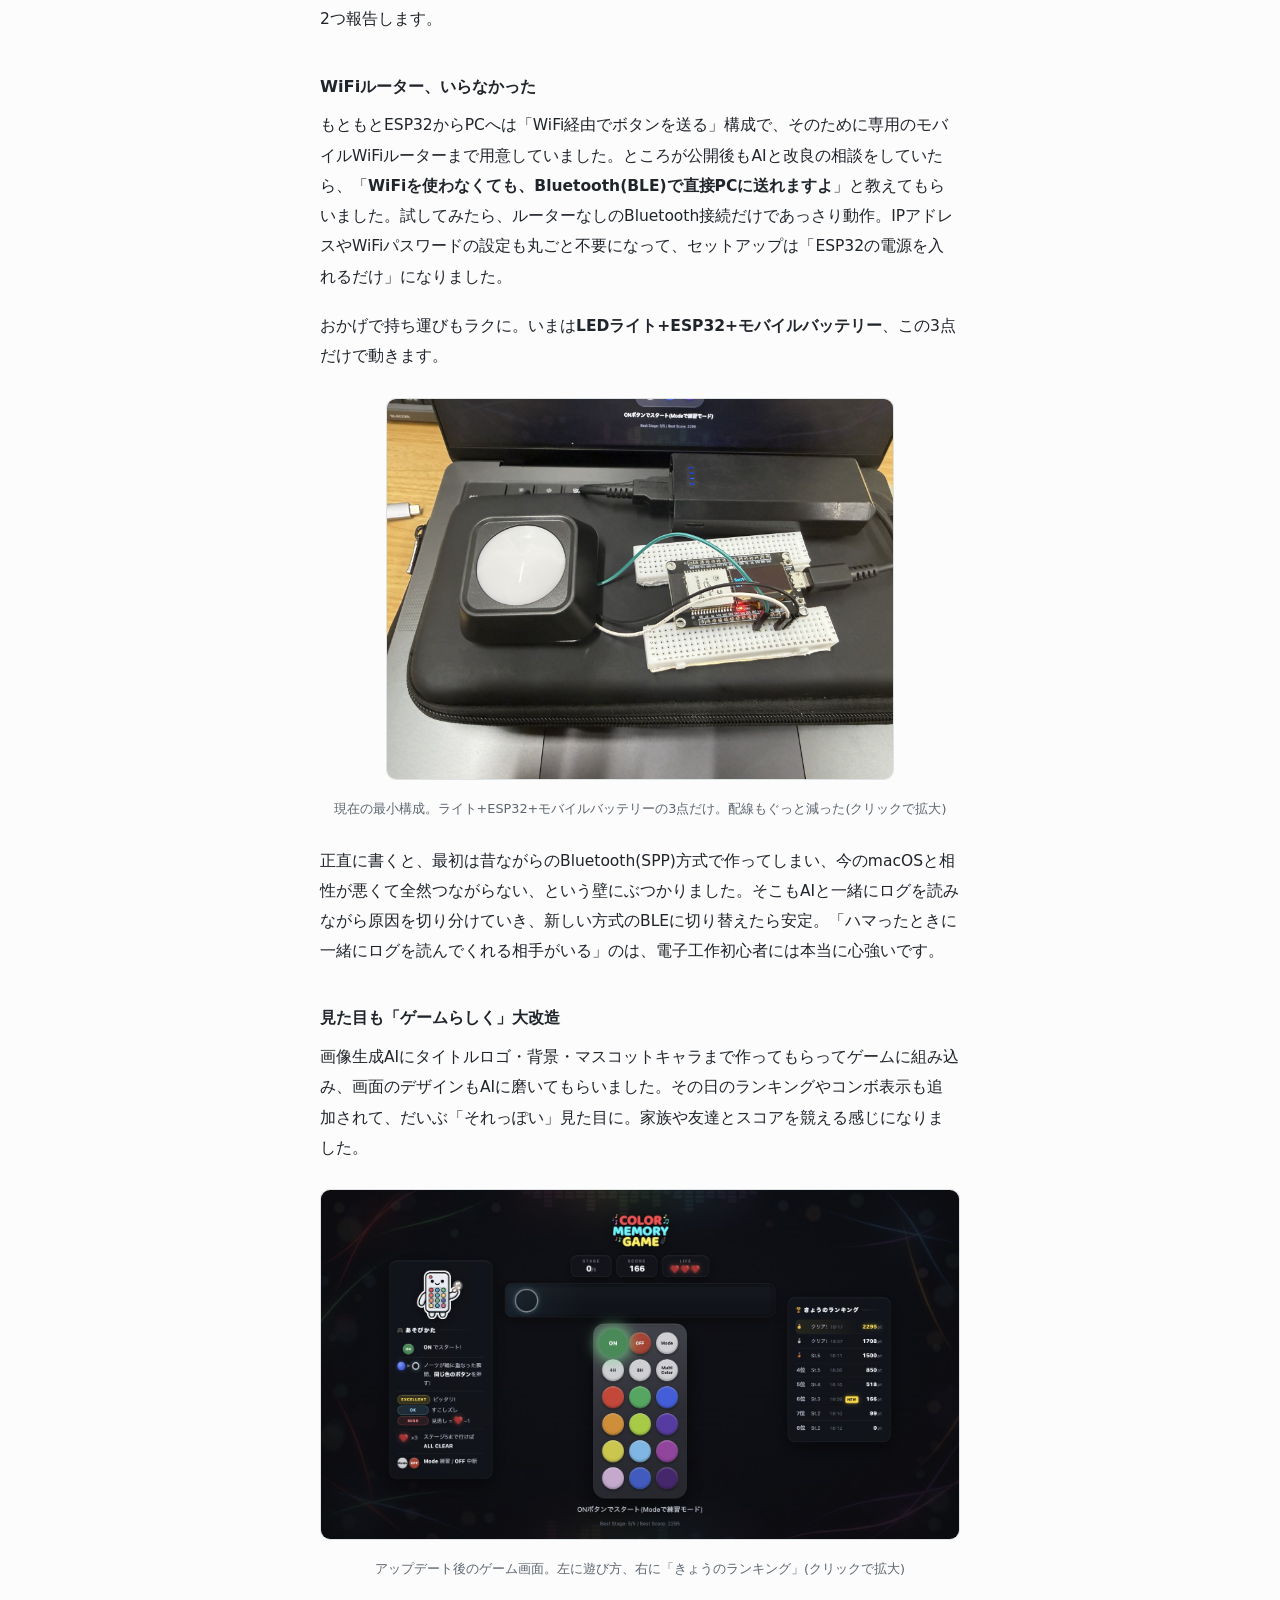
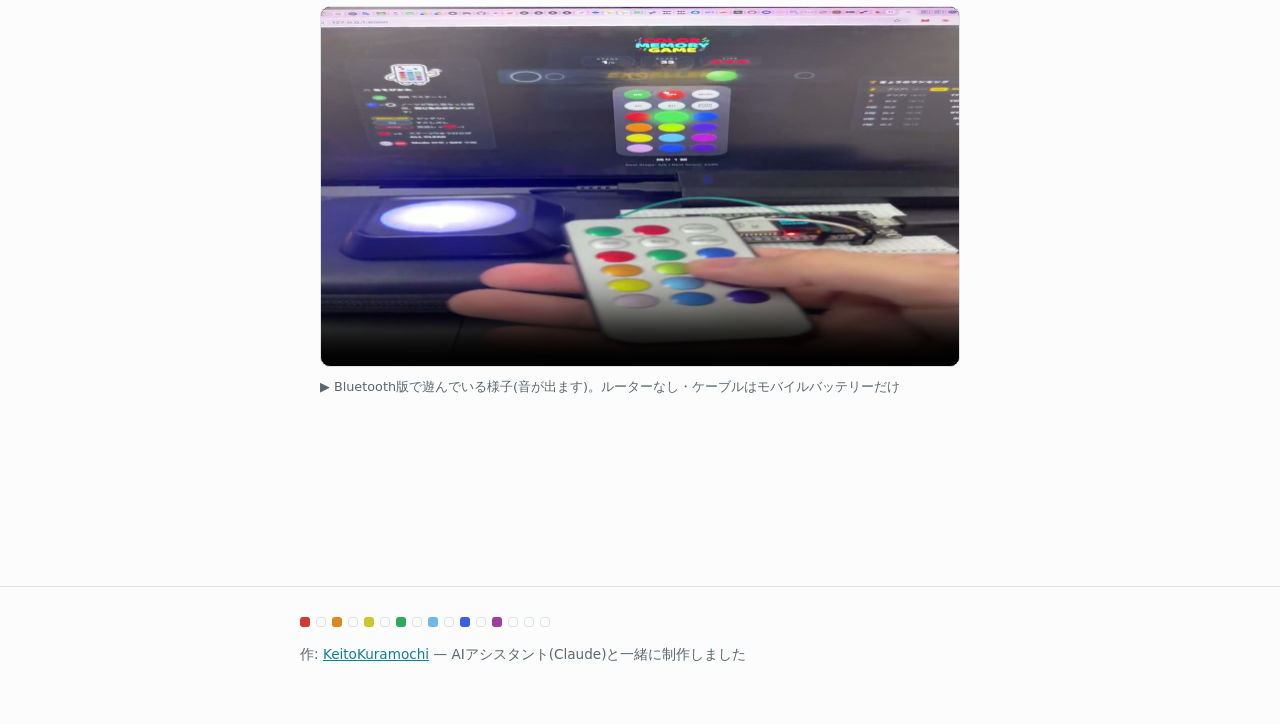
==== commit f0b4f9c6: "Append a postscript section to the article: Bluetooth-only + visual overhaul The original article st" ====
--- a/site/index.html
+++ b/site/index.html
@@ -445,6 +445,49 @@
     </p>
   </section>
 
+  <!-- ============================================================10. 後日談(2026-07-27 追記)============================================================ -->
+  <section id="postscript" style="--sec: var(--c-sky)">
+    <h2>後日談:実は「Bluetoothだけ」でつながった(2026-07-27 追記)</h2>
+    <p>
+      ここから下は、公開後の追記です。上の記事はそのまま残して、その後のアップデートを2つ報告します。
+    </p>
+
+    <h3>WiFiルーター、いらなかった</h3>
+    <p>
+      もともとESP32からPCへは「WiFi経由でボタンを送る」構成で、そのために専用のモバイルWiFiルーターまで用意していました。ところが公開後もAIと改良の相談をしていたら、「<strong>WiFiを使わなくても、Bluetooth(BLE)で直接PCに送れますよ</strong>」と教えてもらいました。試してみたら、ルーターなしのBluetooth接続だけであっさり動作。IPアドレスやWiFiパスワードの設定も丸ごと不要になって、セットアップは「ESP32の電源を入れるだけ」になりました。
+    </p>
+    <p>
+      おかげで持ち運びもラクに。いまは<strong>LEDライト+ESP32+モバイルバッテリー</strong>、この3点だけで動きます。
+    </p>
+    <figure class="photo compact">
+      <a class="zoom" href="images/setup-bt.jpg" target="_blank" rel="noopener">
+        <img src="images/setup-bt.jpg" alt="LEDライト、ESP32、モバイルバッテリーだけになった最小構成" loading="lazy">
+      </a>
+      <figcaption>現在の最小構成。ライト+ESP32+モバイルバッテリーの3点だけ。配線もぐっと減った(クリックで拡大)</figcaption>
+    </figure>
+    <p>
+      正直に書くと、最初は昔ながらのBluetooth(SPP)方式で作ってしまい、今のmacOSと相性が悪くて全然つながらない、という壁にぶつかりました。そこもAIと一緒にログを読みながら原因を切り分けていき、新しい方式のBLEに切り替えたら安定。「ハマったときに一緒にログを読んでくれる相手がいる」のは、電子工作初心者には本当に心強いです。
+    </p>
+
+    <h3>見た目も「ゲームらしく」大改造</h3>
+    <p>
+      画像生成AIにタイトルロゴ・背景・マスコットキャラまで作ってもらってゲームに組み込み、画面のデザインもAIに磨いてもらいました。その日のランキングやコンボ表示も追加されて、だいぶ「それっぽい」見た目に。家族や友達とスコアを競える感じになりました。
+    </p>
+    <figure class="photo compact">
+      <a class="zoom" href="images/game-screen-v2.jpg" target="_blank" rel="noopener">
+        <img src="images/game-screen-v2.jpg" alt="アップデート後のゲーム画面。タイトルロゴ、遊び方パネル、きょうのランキング付き" loading="lazy">
+      </a>
+      <figcaption>アップデート後のゲーム画面。左に遊び方、右に「きょうのランキング」(クリックで拡大)</figcaption>
+    </figure>
+
+    <div class="video-wrap">
+      <video controls preload="metadata" poster="images/demo-bt-poster.jpg" src="videos/demo-bt.mp4">
+        お使いのブラウザは動画再生に対応していません。
+      </video>
+      <p class="video-note">▶ Bluetooth版で遊んでいる様子(音が出ます)。ルーターなし・ケーブルはモバイルバッテリーだけ</p>
+    </div>
+  </section>
+
 </main>
 
 <footer>
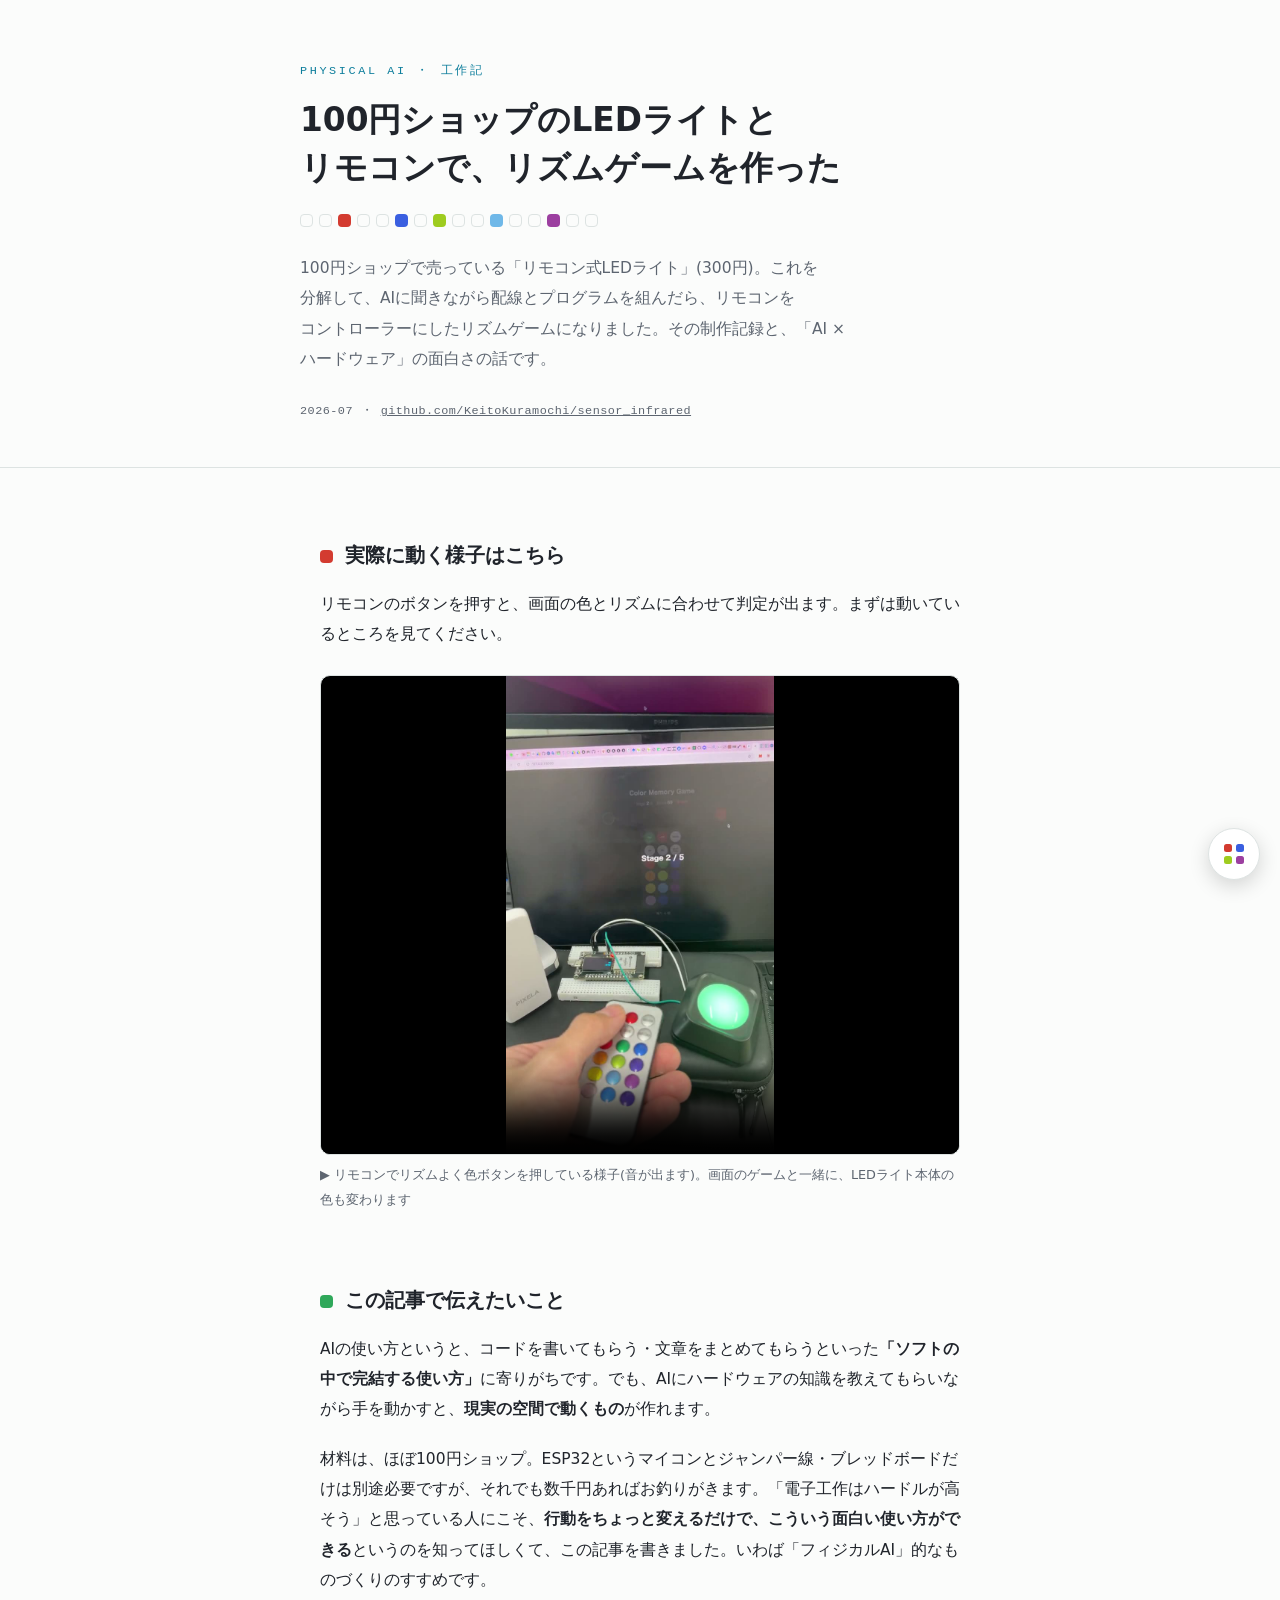
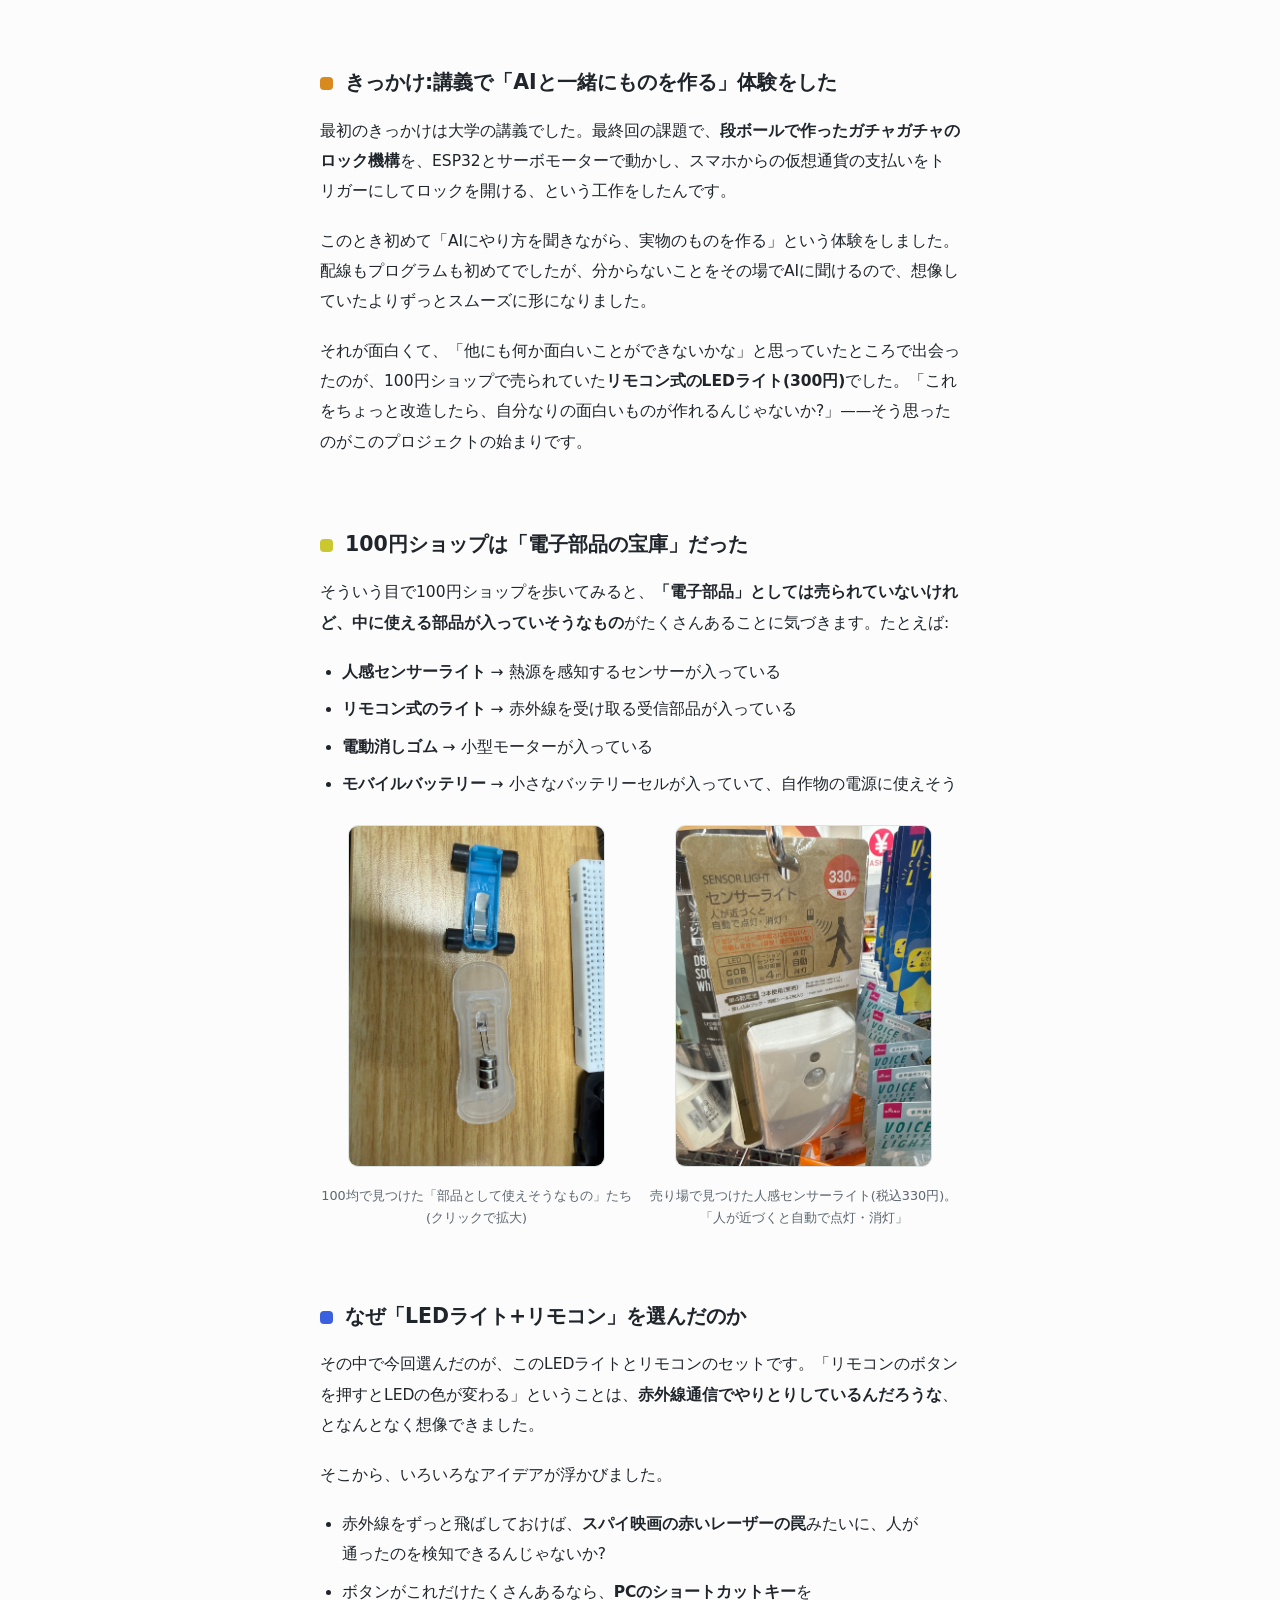
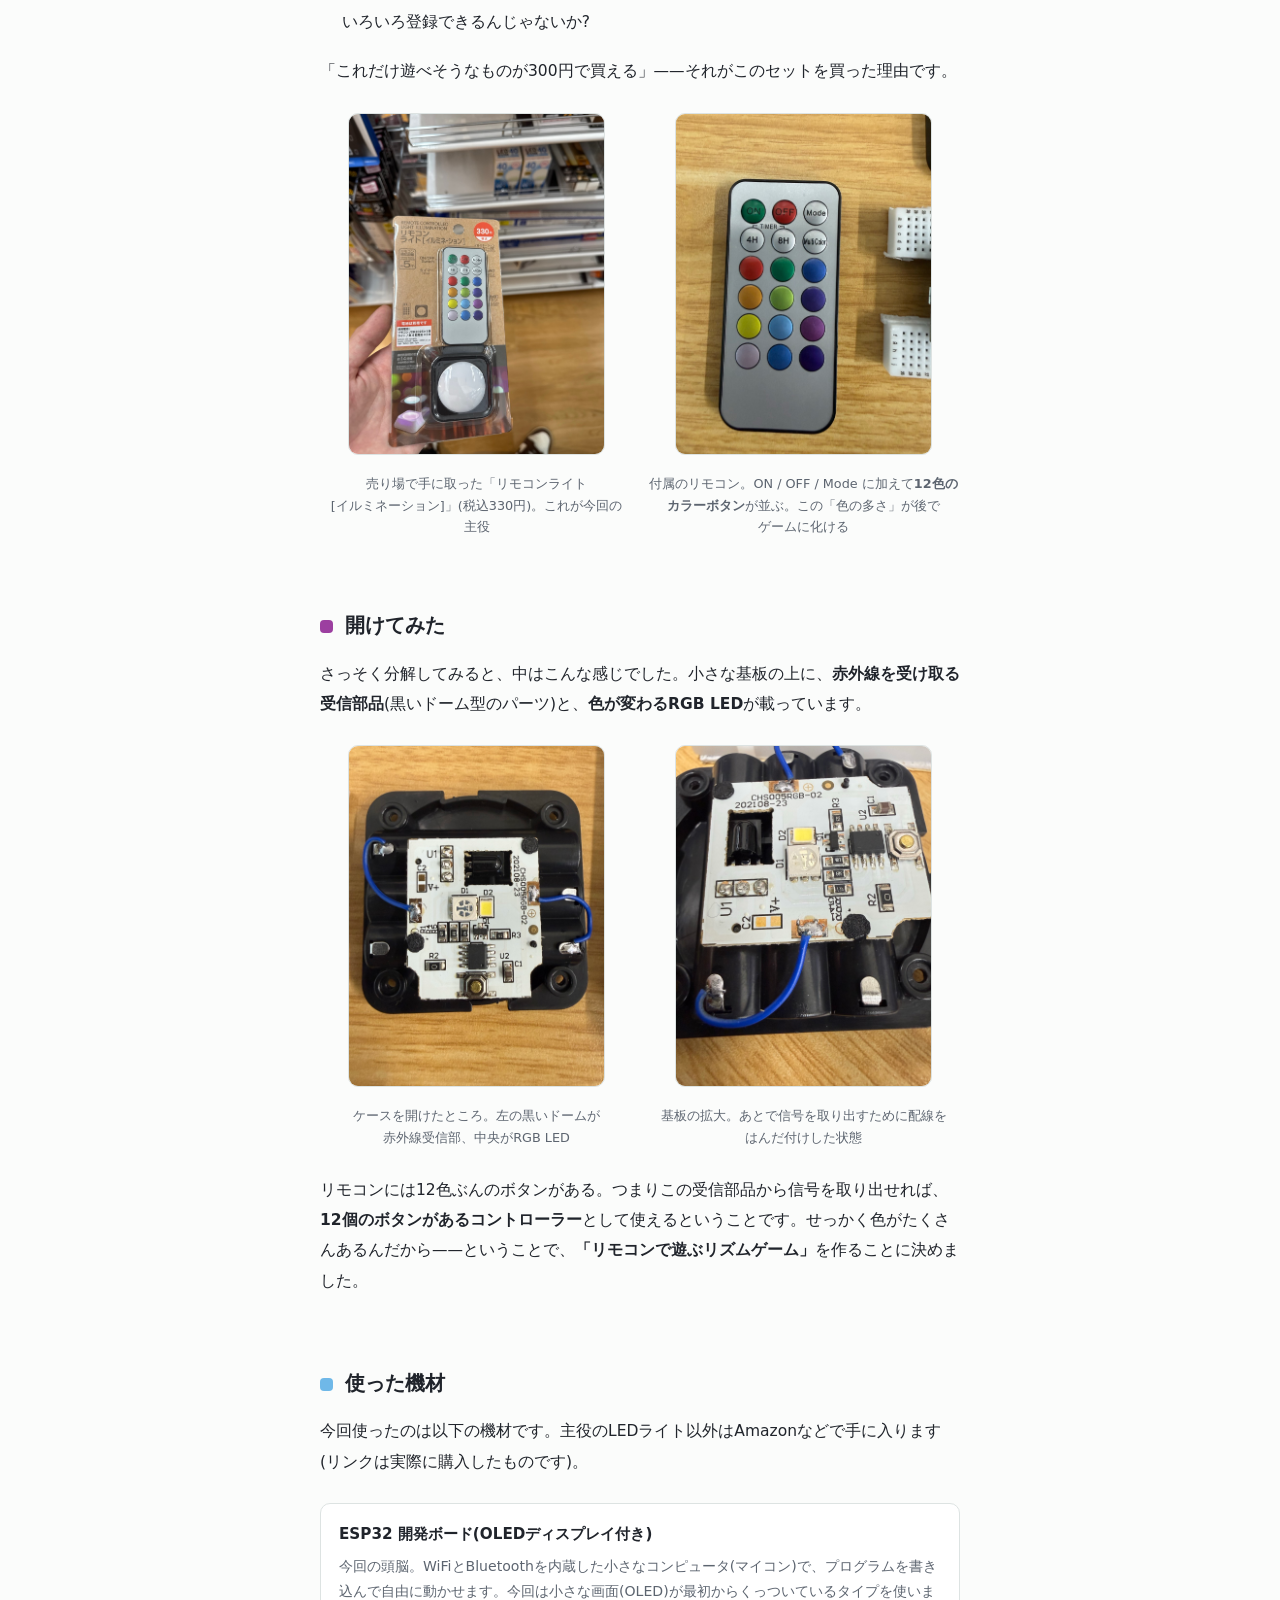
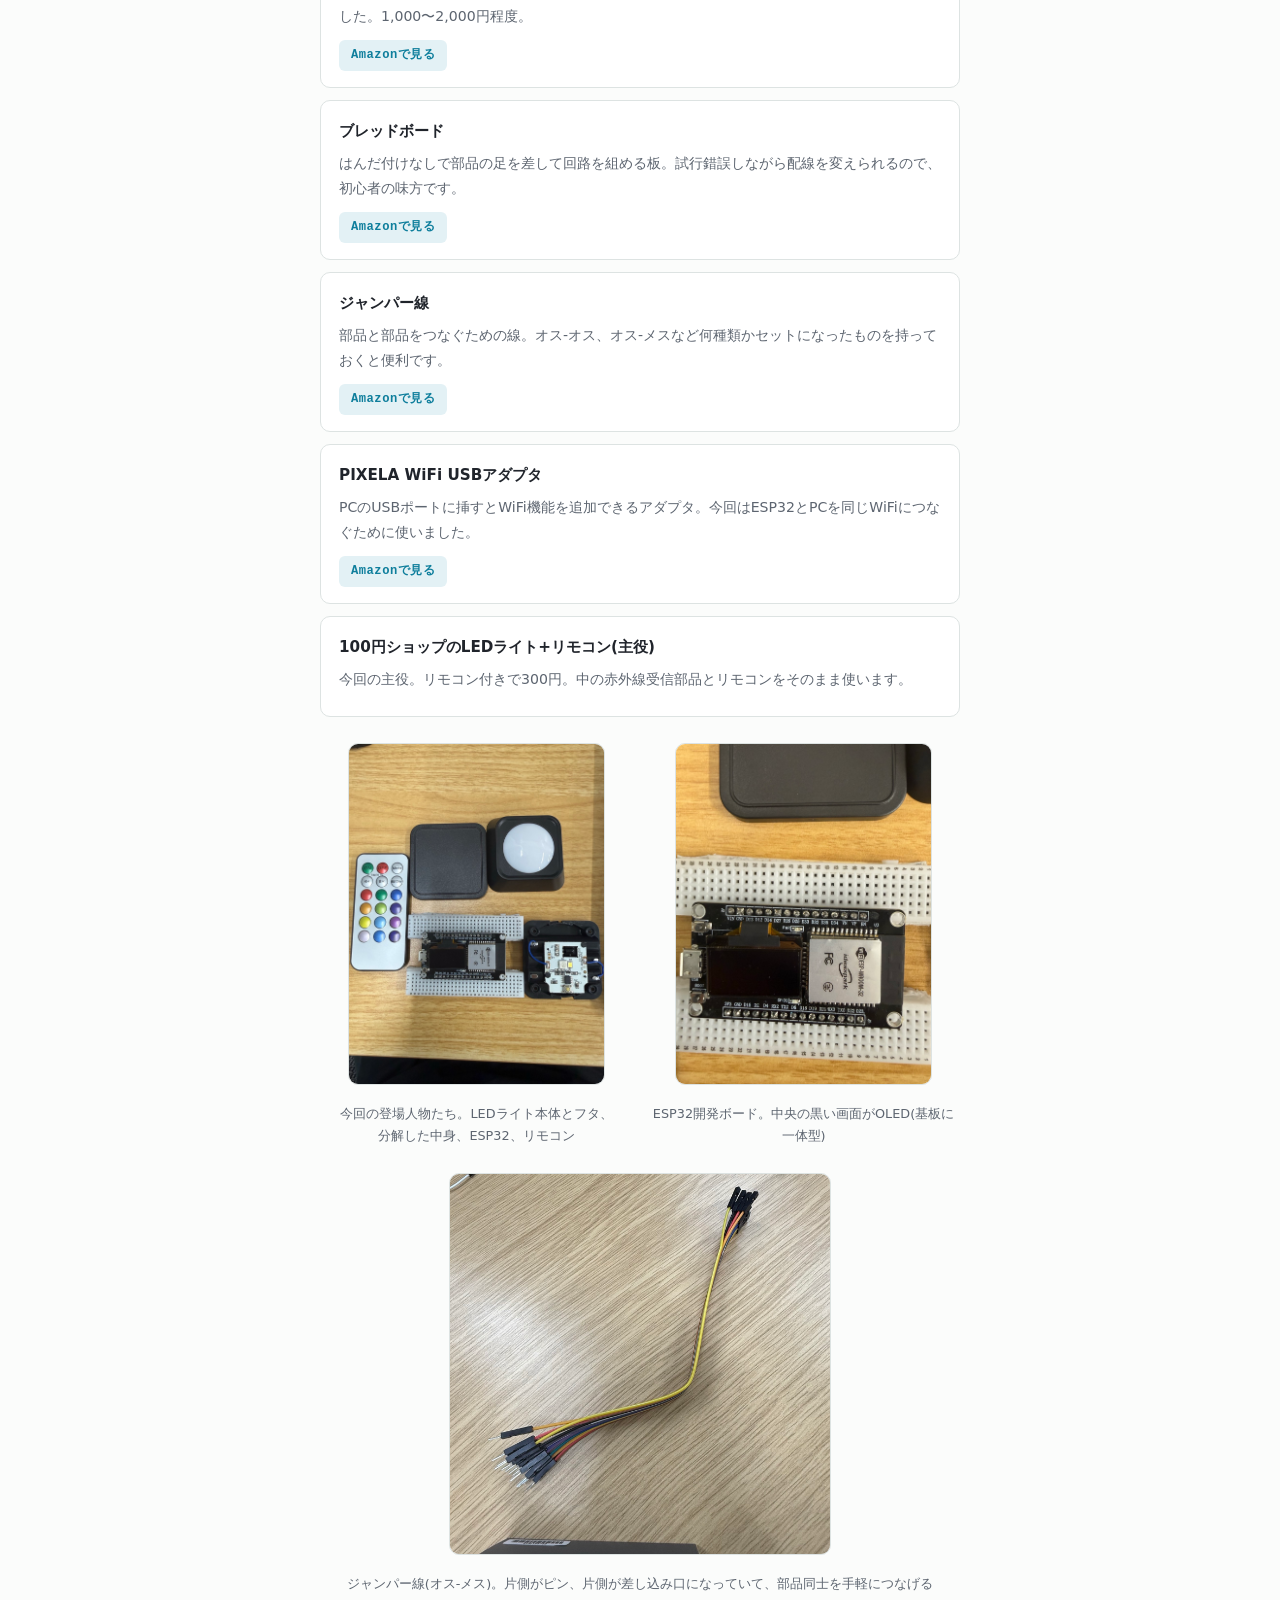
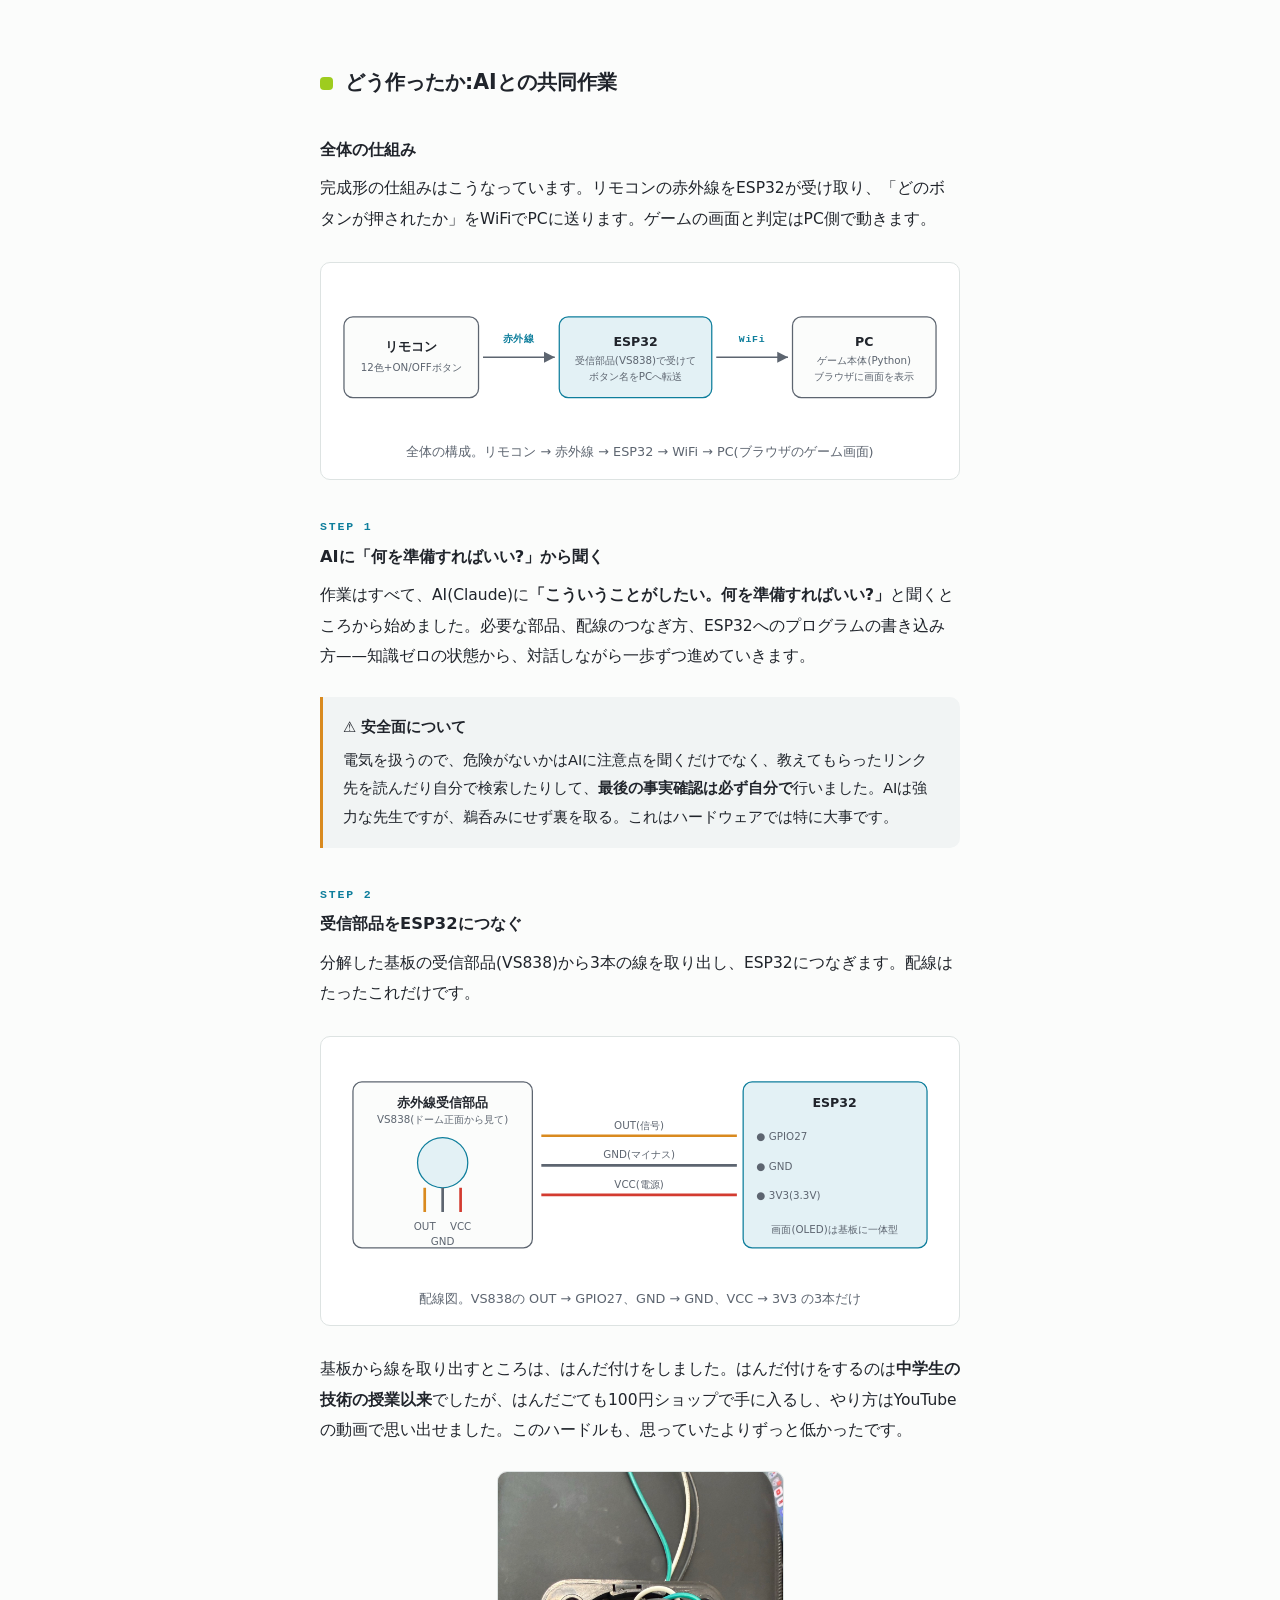
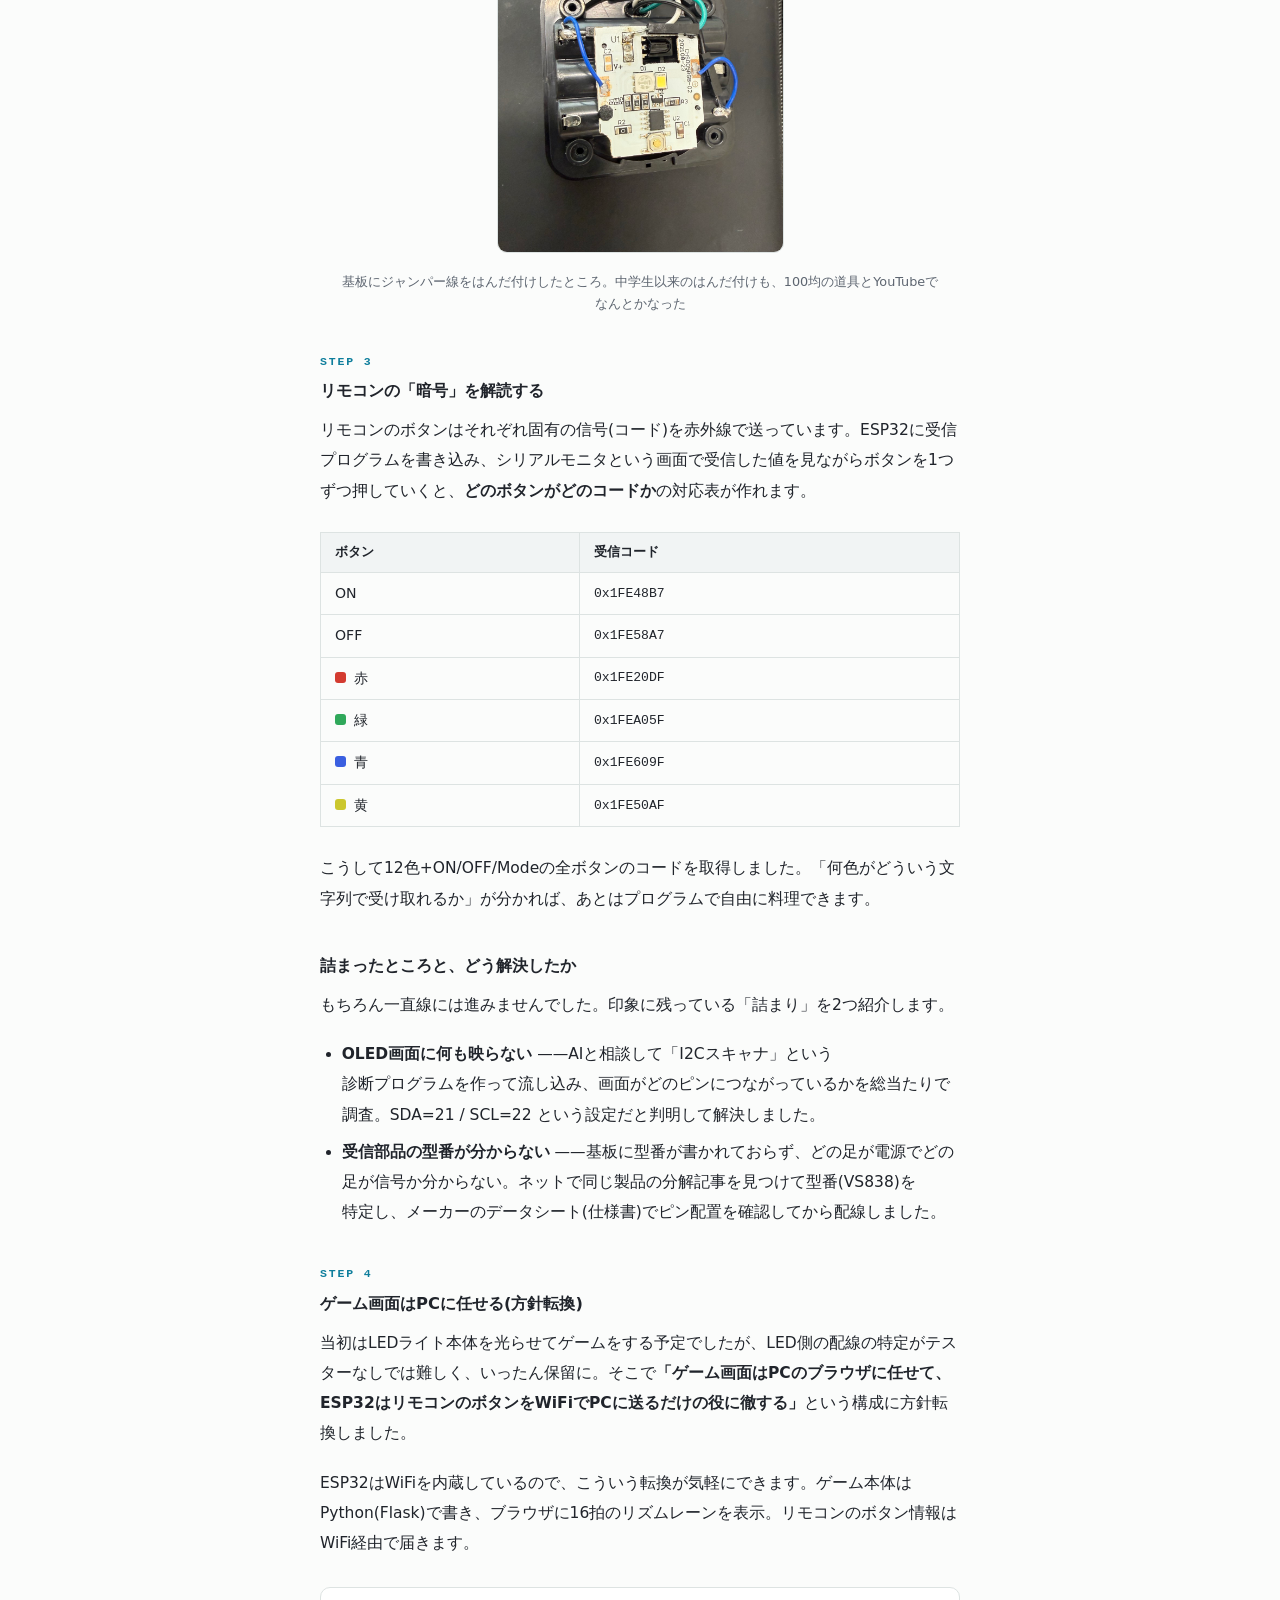
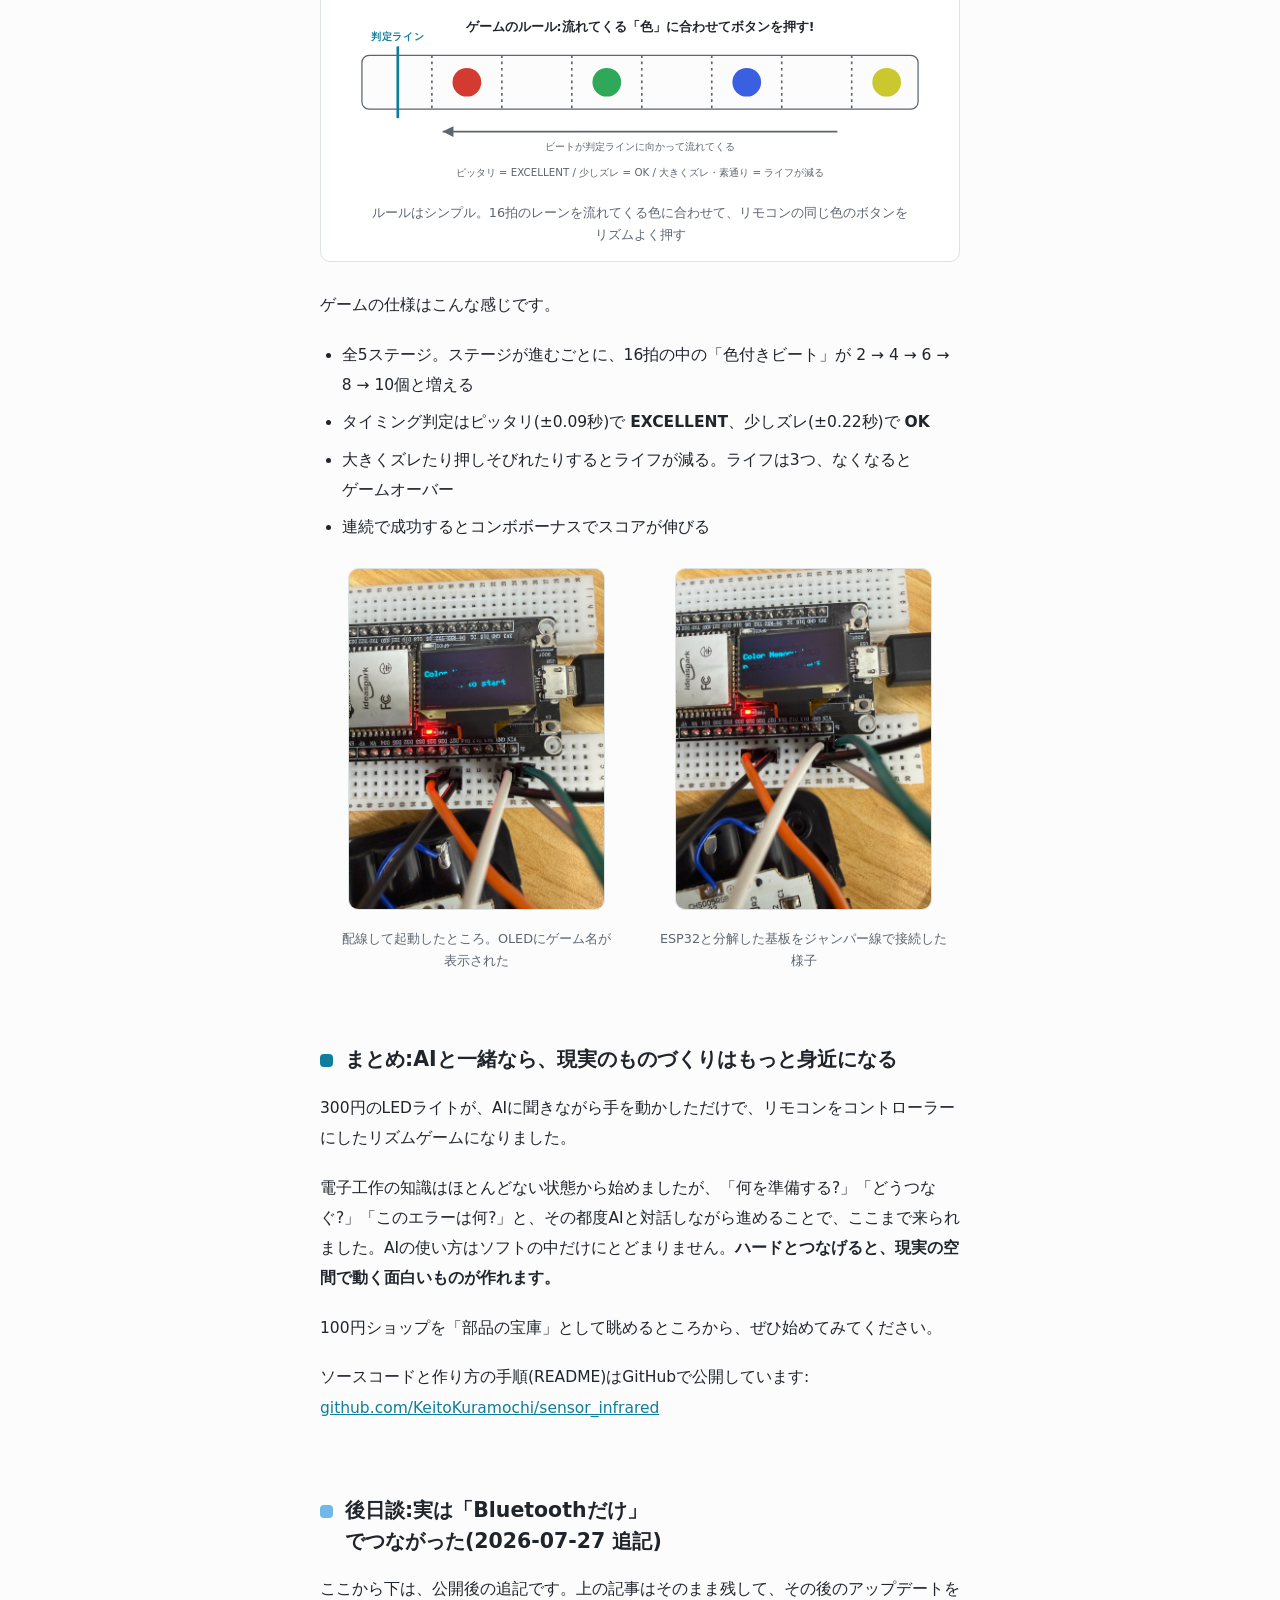
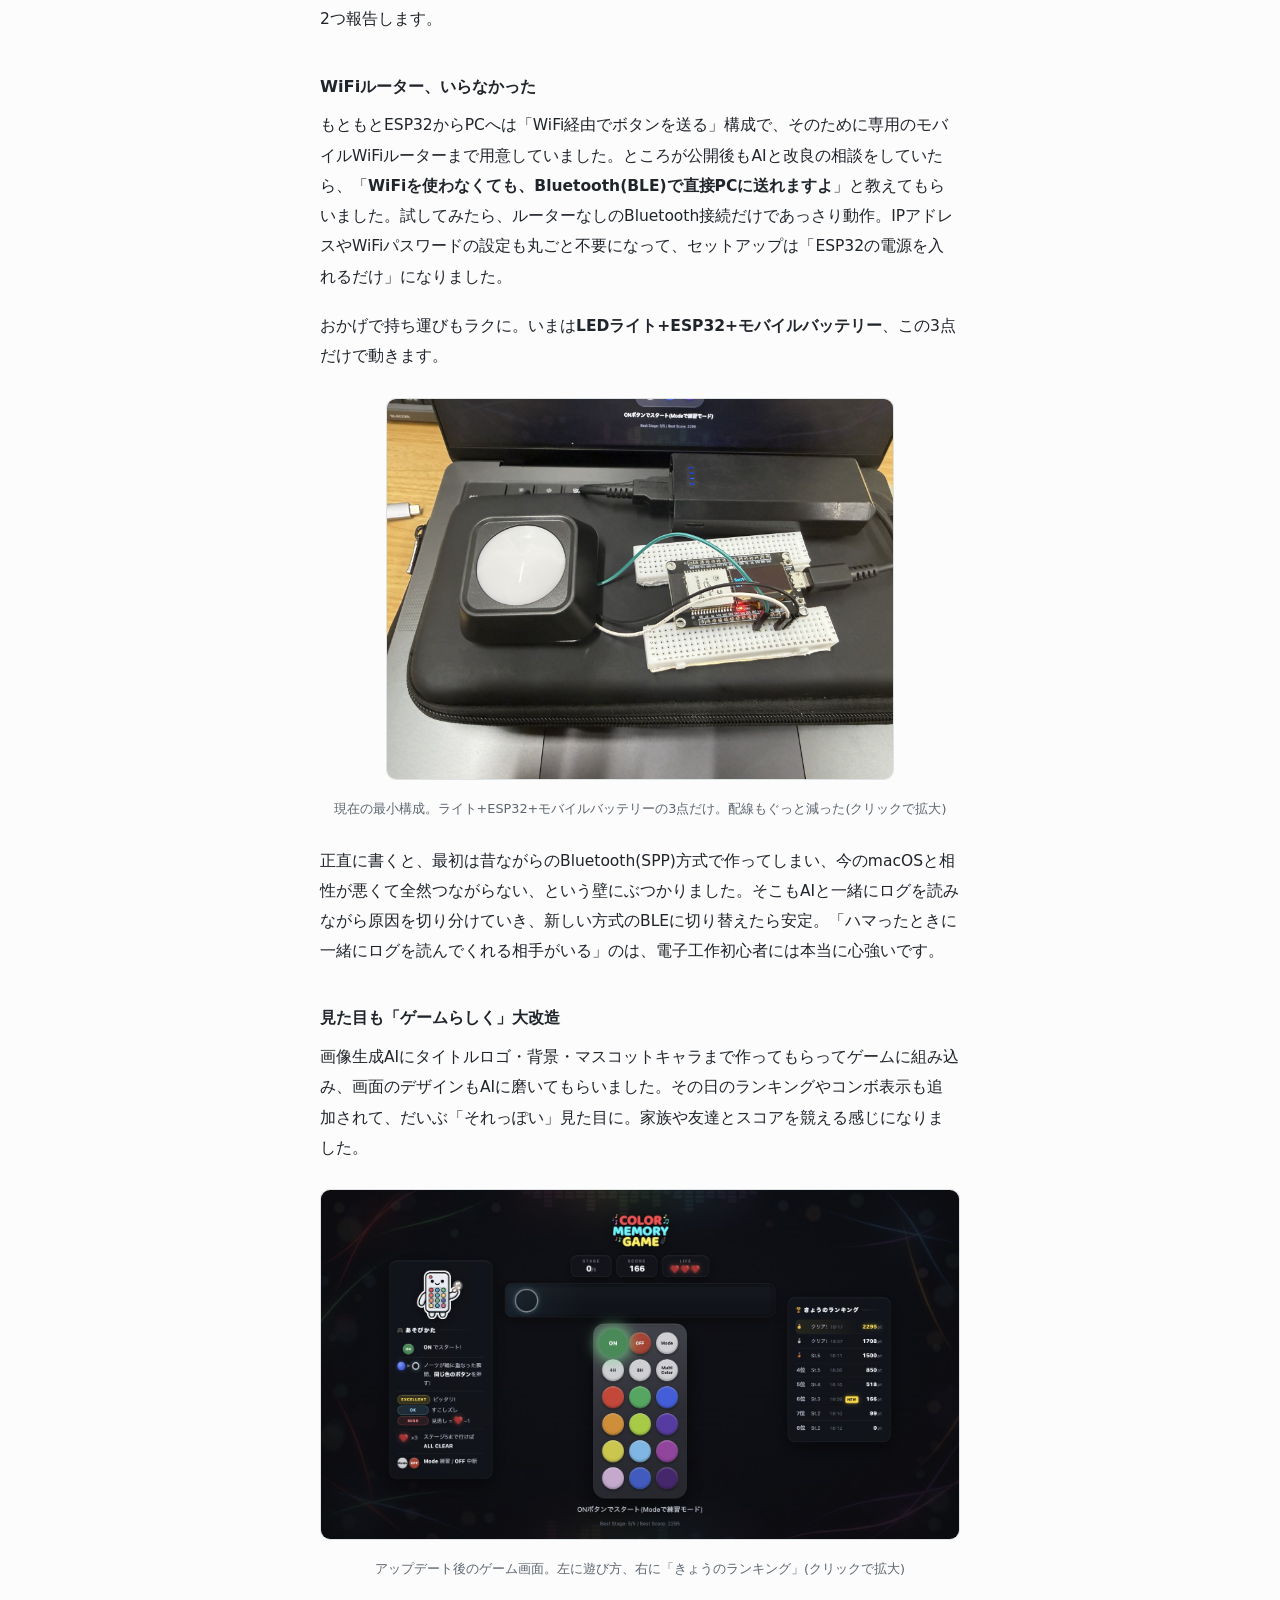
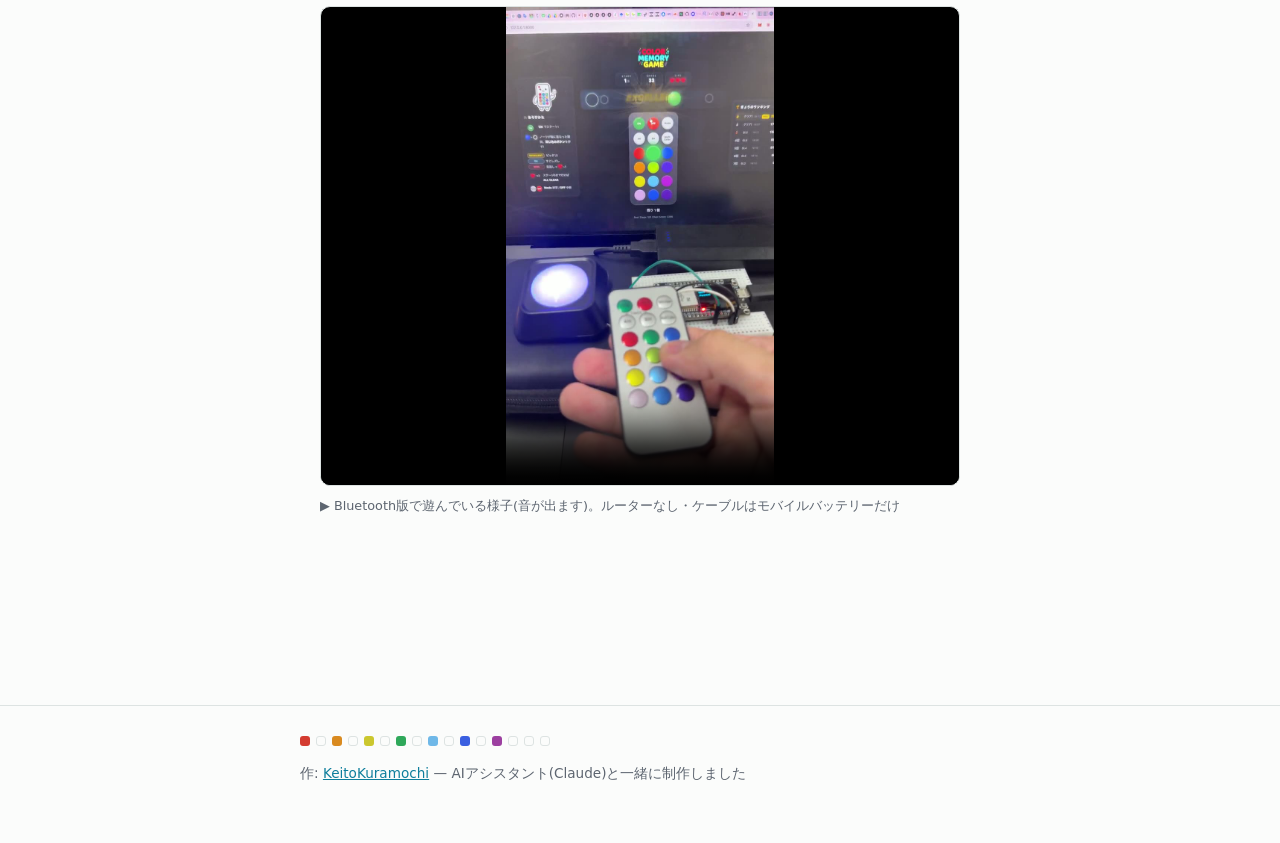
==== commit 61db5546: "Fix squished postscript video and add a floating jump-nav menu The source clip carries a -90 rotatio" ====
--- a/site/index.html
+++ b/site/index.html
@@ -15,6 +15,27 @@
 <link rel="stylesheet" href="style.css">
 </head>
 <body>
+
+<details id="jumpnav">
+  <summary aria-label="目次を開く">
+    <span class="jumpnav-dots" aria-hidden="true">
+      <span style="background:var(--c-red)"></span><span style="background:var(--c-blue)"></span>
+      <span style="background:var(--c-lime)"></span><span style="background:var(--c-purple)"></span>
+    </span>
+  </summary>
+  <nav aria-label="目次">
+    <a href="#demo"><span class="dot" style="background:var(--c-red)"></span>デモ動画</a>
+    <a href="#message"><span class="dot" style="background:var(--c-green)"></span>伝えたいこと</a>
+    <a href="#origin"><span class="dot" style="background:var(--c-orange)"></span>きっかけ</a>
+    <a href="#treasure"><span class="dot" style="background:var(--c-yellow)"></span>100均は部品の宝庫</a>
+    <a href="#why"><span class="dot" style="background:var(--c-blue)"></span>なぜこれを選んだか</a>
+    <a href="#teardown"><span class="dot" style="background:var(--c-purple)"></span>分解</a>
+    <a href="#gear"><span class="dot" style="background:var(--c-sky)"></span>使った機材</a>
+    <a href="#howto"><span class="dot" style="background:var(--c-lime)"></span>作り方(技術)</a>
+    <a href="#summary"><span class="dot" style="background:var(--accent)"></span>まとめ</a>
+    <a href="#postscript"><span class="dot" style="background:var(--c-sky)"></span>後日談(追記)</a>
+  </nav>
+</details>
 
 <header class="hero">
   <div class="hero-inner">
@@ -502,5 +523,13 @@
   </div>
 </footer>
 
+<script>
+  // 目次のリンクをタップしたら、ジャンプ後にメニューを自動で閉じる
+  document.querySelectorAll('#jumpnav nav a').forEach(function (a) {
+    a.addEventListener('click', function () {
+      document.getElementById('jumpnav').removeAttribute('open');
+    });
+  });
+</script>
 </body>
 </html>
--- a/site/style.css
+++ b/site/style.css
@@ -524,3 +524,105 @@
   height: 10px;
   border-radius: 3px;
 }
+
+/* ---------- 目次(フローティング・ジャンプナビ) ---------- */
+
+@media (prefers-reduced-motion: no-preference) {
+  html {
+    scroll-behavior: smooth;
+  }
+}
+
+html {
+  scroll-padding-top: 24px;
+}
+
+#jumpnav {
+  position: fixed;
+  right: 20px;
+  bottom: 20px;
+  z-index: 30;
+}
+
+#jumpnav summary {
+  list-style: none;
+  width: 52px;
+  height: 52px;
+  border-radius: 50%;
+  background: var(--card);
+  border: 1px solid var(--line);
+  box-shadow: 0 6px 20px rgba(0, 0, 0, 0.16);
+  display: flex;
+  align-items: center;
+  justify-content: center;
+  cursor: pointer;
+}
+
+#jumpnav summary::-webkit-details-marker {
+  display: none;
+}
+
+.jumpnav-dots {
+  display: grid;
+  grid-template-columns: repeat(2, 1fr);
+  gap: 4px;
+}
+
+.jumpnav-dots span {
+  width: 8px;
+  height: 8px;
+  border-radius: 2.5px;
+}
+
+#jumpnav nav {
+  position: absolute;
+  right: 0;
+  bottom: 64px;
+  width: 220px;
+  background: var(--card);
+  border: 1px solid var(--line);
+  border-radius: 14px;
+  box-shadow: 0 12px 34px rgba(0, 0, 0, 0.22);
+  padding: 8px;
+  display: flex;
+  flex-direction: column;
+  gap: 1px;
+  animation: jumpnavIn 160ms ease-out;
+}
+
+@keyframes jumpnavIn {
+  0%   { opacity: 0; transform: translateY(6px); }
+  100% { opacity: 1; transform: translateY(0); }
+}
+
+#jumpnav nav a {
+  display: flex;
+  align-items: center;
+  gap: 10px;
+  padding: 8px 10px;
+  border-radius: 8px;
+  color: var(--ink);
+  font-size: 0.85rem;
+  text-decoration: none;
+}
+
+#jumpnav nav a:hover {
+  background: var(--panel);
+}
+
+#jumpnav nav .dot {
+  flex: none;
+  width: 10px;
+  height: 10px;
+  border-radius: 3px;
+}
+
+@media (max-width: 520px) {
+  #jumpnav {
+    right: 14px;
+    bottom: 14px;
+  }
+  #jumpnav nav {
+    width: 200px;
+  }
+}
